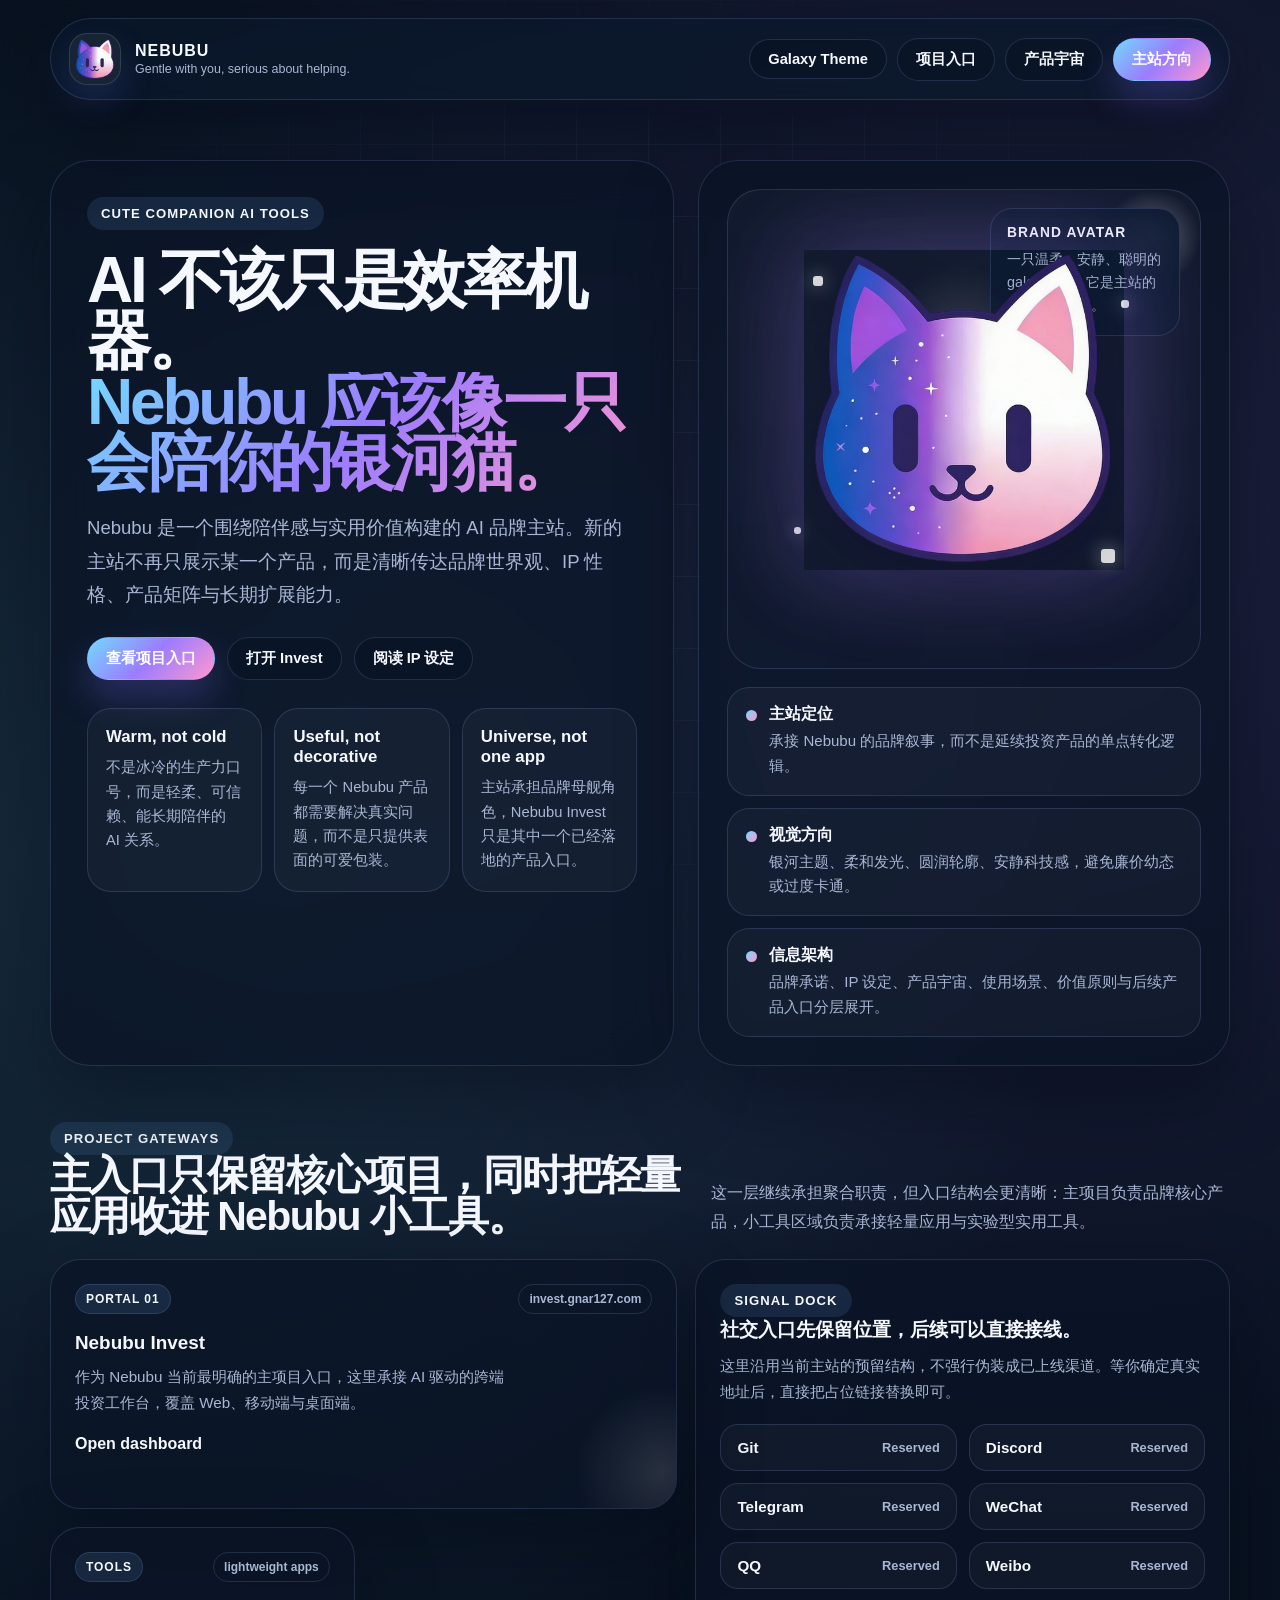
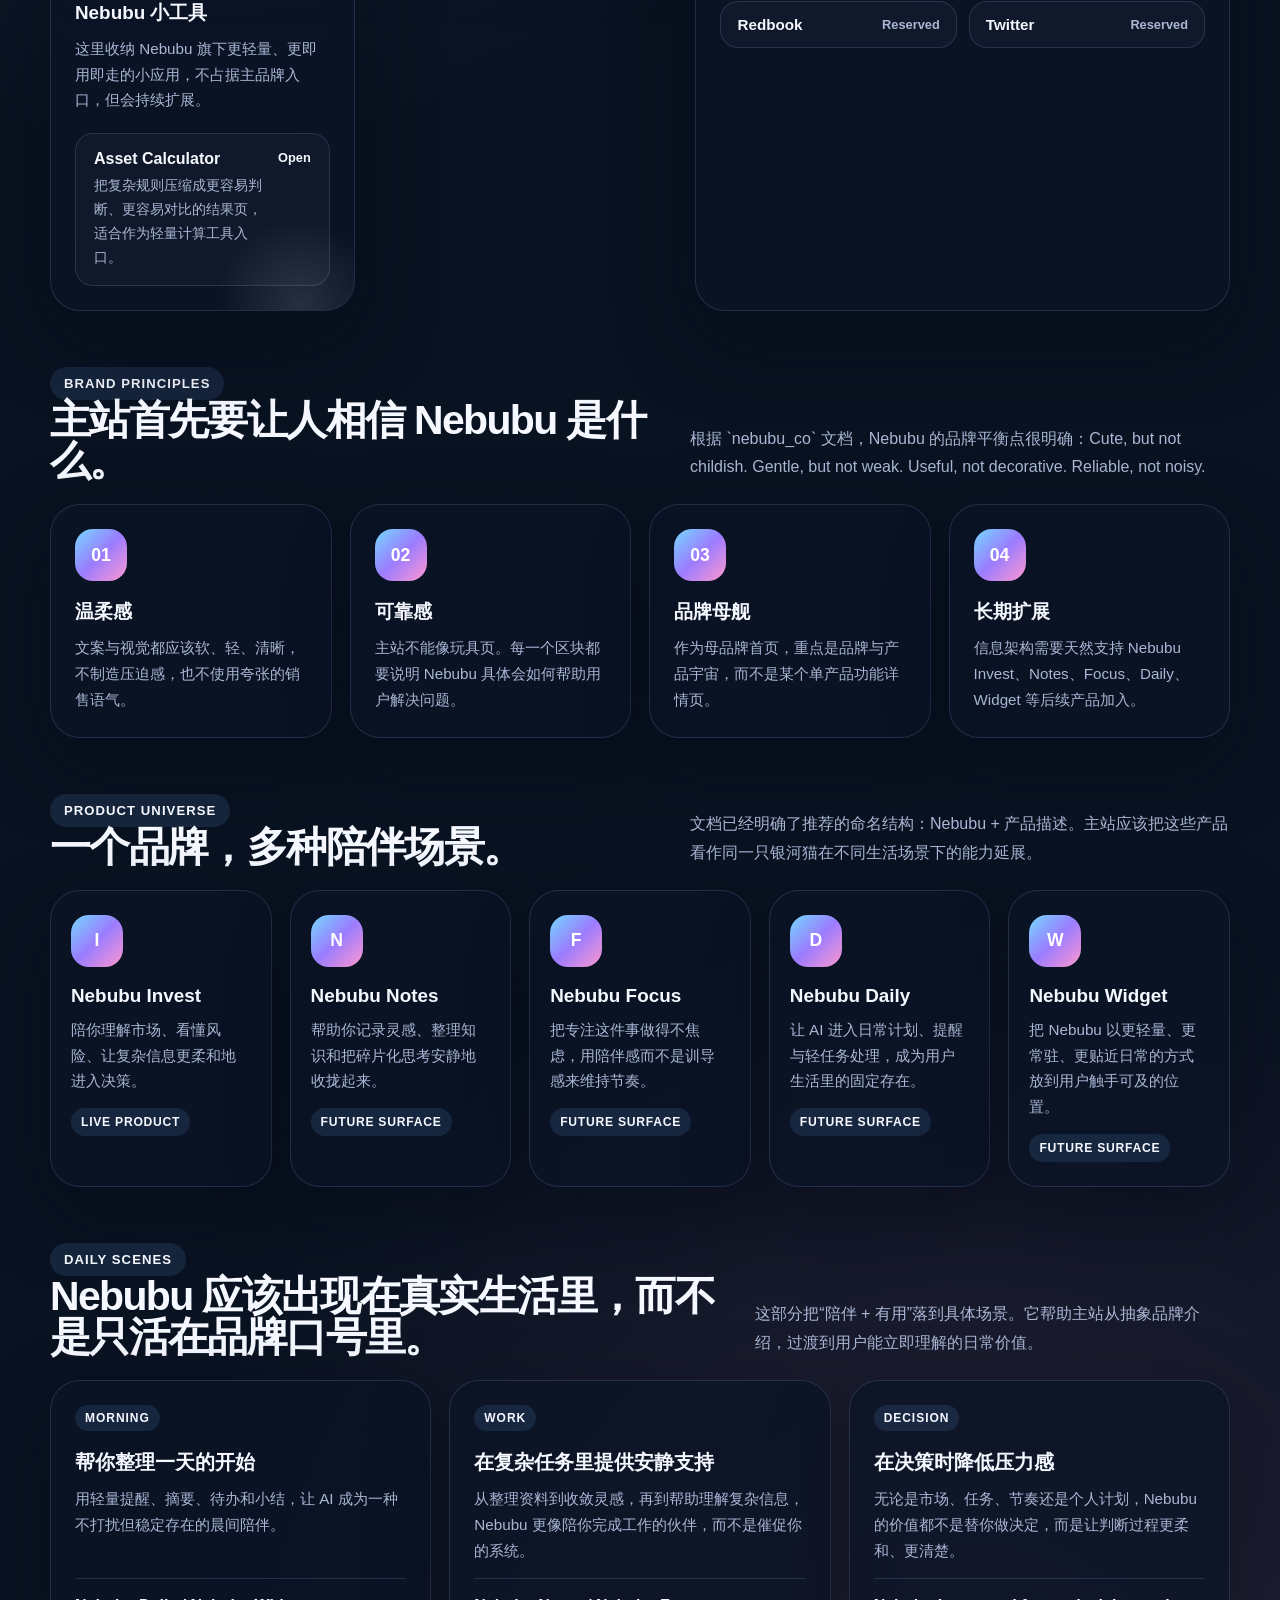
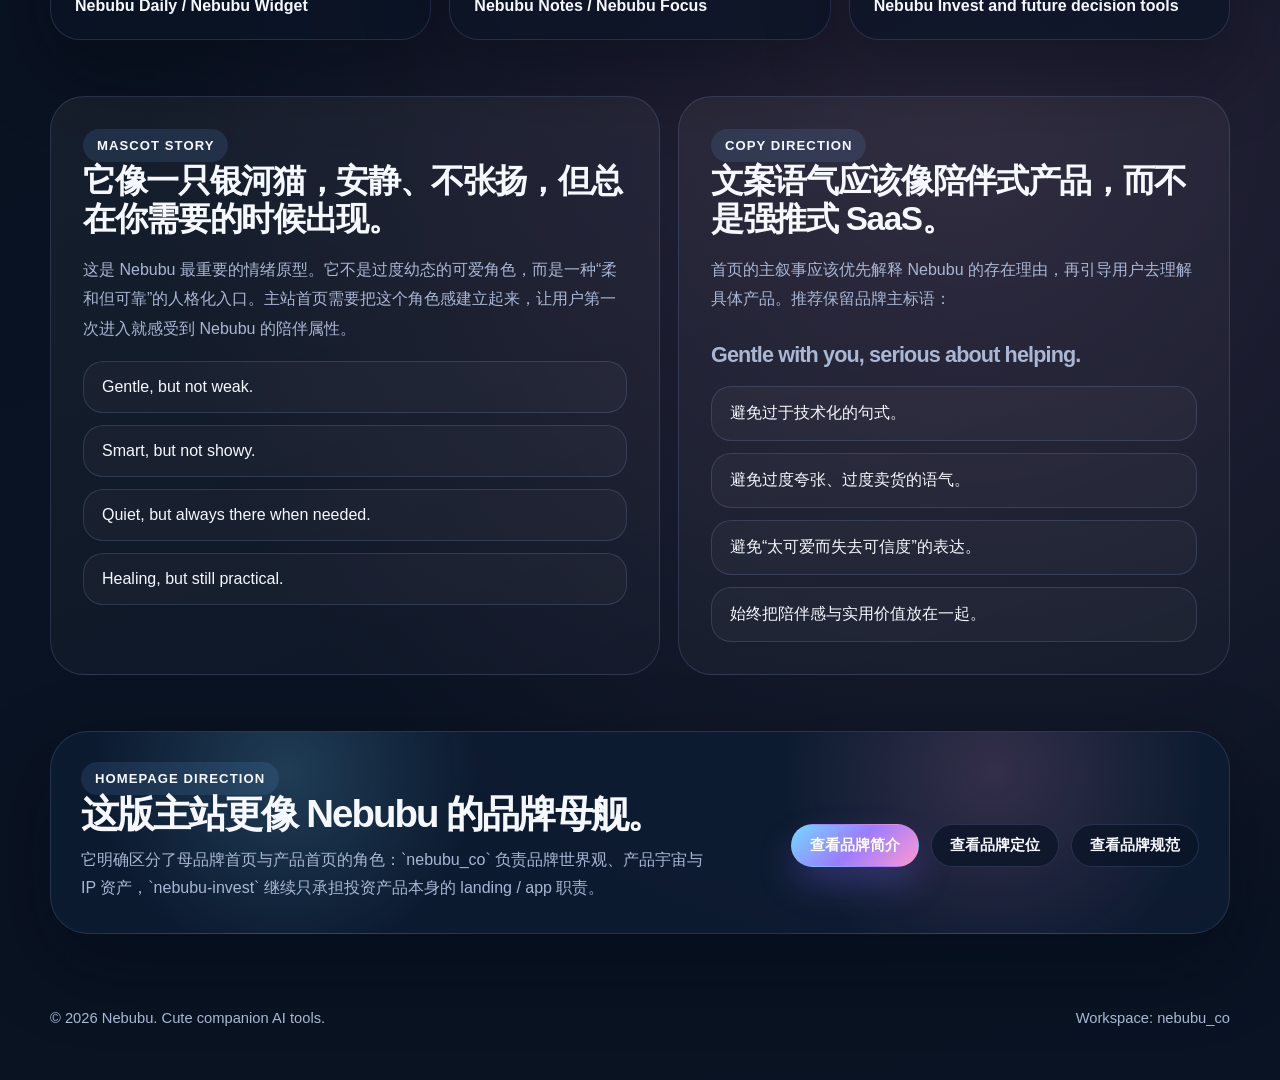
==== index.html @ c93e17b1 "Refine homepage project entry structure" ====
<!doctype html>
<html lang="zh-CN">
  <head>
    <meta charset="UTF-8" />
    <meta name="viewport" content="width=device-width, initial-scale=1.0" />
    <title>Nebubu | Cute Companion AI Tools</title>
    <link rel="icon" type="image/png" href="assets/logo-128.png" />
    <meta
      name="description"
      content="Nebubu 是一个 cute companion AI tools 品牌。我们把温柔、可靠和真正有用的 AI 产品带回日常生活。"
    />
    <style>
      :root {
        --bg: #08111f;
        --bg-soft: rgba(11, 24, 43, 0.72);
        --panel: rgba(10, 20, 38, 0.72);
        --panel-strong: rgba(14, 28, 50, 0.9);
        --text: #f6f8ff;
        --muted: #aab7d4;
        --line: rgba(161, 188, 255, 0.16);
        --accent-a: #74d8ff;
        --accent-b: #9b7cff;
        --accent-c: #ff98cf;
        --accent-d: #7ef0d4;
        --shadow: 0 30px 80px rgba(2, 7, 18, 0.42);
        --hero-grid: rgba(139, 163, 200, 0.09);
        --tag-bg: rgba(117, 179, 255, 0.12);
      }

      body[data-theme="cute"] {
        --bg: #fff7fb;
        --bg-soft: rgba(255, 248, 252, 0.78);
        --panel: rgba(255, 255, 255, 0.78);
        --panel-strong: rgba(255, 255, 255, 0.94);
        --text: #43283d;
        --muted: #7e6681;
        --line: rgba(236, 142, 192, 0.2);
        --accent-a: #ff7fb7;
        --accent-b: #9c73ff;
        --accent-c: #ffb6cf;
        --accent-d: #69ddc2;
        --shadow: 0 24px 60px rgba(223, 150, 201, 0.22);
        --hero-grid: rgba(244, 114, 182, 0.09);
        --tag-bg: rgba(255, 127, 183, 0.12);
      }

      * {
        box-sizing: border-box;
      }

      html {
        scroll-behavior: smooth;
      }

      body {
        margin: 0;
        font-family: "Plus Jakarta Sans", "Noto Sans SC", "Segoe UI", sans-serif;
        background:
          radial-gradient(circle at 15% 20%, rgba(116, 216, 255, 0.14), transparent 25%),
          radial-gradient(circle at 82% 12%, rgba(155, 124, 255, 0.14), transparent 26%),
          radial-gradient(circle at 76% 78%, rgba(255, 152, 207, 0.12), transparent 24%),
          linear-gradient(160deg, var(--bg), color-mix(in srgb, var(--bg) 78%, #0f1b31));
        color: var(--text);
        min-height: 100vh;
      }

      body::before {
        content: "";
        position: fixed;
        inset: 0;
        background-image:
          linear-gradient(var(--hero-grid) 1px, transparent 1px),
          linear-gradient(90deg, var(--hero-grid) 1px, transparent 1px);
        background-size: 72px 72px;
        mask-image: radial-gradient(circle at center, black 30%, transparent 78%);
        pointer-events: none;
        z-index: 0;
      }

      a {
        color: inherit;
        text-decoration: none;
      }

      .page {
        position: relative;
        z-index: 1;
      }

      .container {
        width: min(1180px, calc(100% - 32px));
        margin: 0 auto;
      }

      .topbar {
        position: sticky;
        top: 0;
        z-index: 20;
        padding: 18px 0;
        backdrop-filter: blur(18px);
      }

      .topbar-inner {
        display: flex;
        align-items: center;
        justify-content: space-between;
        gap: 16px;
        padding: 14px 18px;
        border: 1px solid var(--line);
        border-radius: 999px;
        background: var(--bg-soft);
        box-shadow: var(--shadow);
      }

      .brand {
        display: flex;
        align-items: center;
        gap: 14px;
      }

      .brand-mark {
        width: 52px;
        height: 52px;
        border-radius: 18px;
        padding: 4px;
        border: 1px solid rgba(255, 255, 255, 0.12);
        background: rgba(255, 255, 255, 0.06);
        box-shadow: 0 16px 34px rgba(95, 111, 255, 0.18);
        position: relative;
        overflow: hidden;
      }

      .brand-mark img {
        width: 100%;
        height: 100%;
        display: block;
        object-fit: contain;
      }

      .brand-copy strong {
        display: block;
        font-size: 1rem;
        letter-spacing: 0.06em;
      }

      .brand-copy span {
        display: block;
        margin-top: 2px;
        font-size: 0.78rem;
        color: var(--muted);
      }

      .topbar-actions {
        display: flex;
        align-items: center;
        gap: 10px;
      }

      .chip,
      .ghost-btn,
      .primary-btn {
        display: inline-flex;
        align-items: center;
        justify-content: center;
        gap: 8px;
        border-radius: 999px;
        padding: 11px 18px;
        font-size: 0.92rem;
        font-weight: 700;
      }

      .chip,
      .ghost-btn {
        border: 1px solid var(--line);
        background: var(--panel);
        color: var(--text);
      }

      .primary-btn {
        border: 1px solid transparent;
        background: linear-gradient(135deg, var(--accent-a), var(--accent-b), var(--accent-c));
        color: #fff;
        box-shadow: 0 18px 34px rgba(124, 110, 255, 0.26);
      }

      .hero {
        padding: 42px 0 28px;
      }

      .hero-grid {
        display: grid;
        grid-template-columns: minmax(0, 1.08fr) minmax(320px, 0.92fr);
        gap: 24px;
      }

      .hero-card,
      .panel {
        border: 1px solid var(--line);
        background: var(--panel);
        box-shadow: var(--shadow);
        backdrop-filter: blur(20px);
      }

      .hero-card {
        border-radius: 40px;
        padding: 36px;
        position: relative;
        overflow: hidden;
      }

      .hero-card::before {
        content: "";
        position: absolute;
        inset: auto -15% -30% auto;
        width: 280px;
        height: 280px;
        border-radius: 50%;
        background: radial-gradient(circle, rgba(126, 240, 212, 0.22), transparent 66%);
        filter: blur(8px);
      }

      .eyebrow {
        display: inline-flex;
        align-items: center;
        gap: 8px;
        padding: 9px 14px;
        border-radius: 999px;
        background: var(--tag-bg);
        color: var(--text);
        font-size: 0.82rem;
        font-weight: 800;
        letter-spacing: 0.08em;
        text-transform: uppercase;
      }

      h1,
      h2,
      h3,
      p {
        margin: 0;
      }

      .hero-title {
        margin-top: 20px;
        font-size: clamp(2.8rem, 5vw, 5.6rem);
        line-height: 0.95;
        letter-spacing: -0.05em;
      }

      .hero-title .gradient {
        display: block;
        background: linear-gradient(135deg, var(--accent-a), var(--accent-b), var(--accent-c));
        -webkit-background-clip: text;
        background-clip: text;
        color: transparent;
      }

      .hero-subtitle {
        margin-top: 18px;
        max-width: 640px;
        font-size: 1.16rem;
        line-height: 1.8;
        color: var(--muted);
      }

      .hero-actions {
        display: flex;
        flex-wrap: wrap;
        gap: 12px;
        margin-top: 26px;
      }

      .hero-points {
        margin-top: 28px;
        display: grid;
        grid-template-columns: repeat(3, minmax(0, 1fr));
        gap: 12px;
      }

      .mini-card {
        padding: 18px;
        border-radius: 24px;
        border: 1px solid var(--line);
        background: rgba(255, 255, 255, 0.03);
      }

      .mini-card strong {
        display: block;
        font-size: 1.05rem;
        margin-bottom: 8px;
      }

      .mini-card span {
        color: var(--muted);
        font-size: 0.92rem;
        line-height: 1.65;
      }

      .showcase {
        border-radius: 40px;
        padding: 28px;
        position: relative;
        overflow: hidden;
      }

      .showcase::before {
        content: "";
        position: absolute;
        inset: 28px 28px auto auto;
        width: 96px;
        height: 96px;
        border-radius: 50%;
        background: radial-gradient(circle, rgba(255, 255, 255, 0.32), transparent 70%);
      }

      .mascot-zone {
        min-height: 480px;
        border-radius: 34px;
        background:
          radial-gradient(circle at 50% 32%, rgba(255, 255, 255, 0.12), transparent 20%),
          radial-gradient(circle at 50% 60%, rgba(126, 240, 212, 0.18), transparent 24%),
          linear-gradient(180deg, rgba(255, 255, 255, 0.03), rgba(255, 255, 255, 0.01));
        border: 1px solid var(--line);
        position: relative;
        overflow: hidden;
      }

      .hero-logo-wrap {
        position: absolute;
        left: 50%;
        top: 46%;
        width: 320px;
        height: 320px;
        transform: translate(-50%, -50%);
        box-shadow:
          0 0 80px rgba(124, 110, 255, 0.28),
          0 0 120px rgba(255, 152, 207, 0.12);
      }

      .hero-logo-wrap::before {
        content: "";
        position: absolute;
        inset: 8% 8%;
        border-radius: 50%;
        background: radial-gradient(circle, rgba(255, 255, 255, 0.16), transparent 62%);
        filter: blur(12px);
      }

      .hero-logo-wrap img {
        position: absolute;
        inset: 0;
        width: 100%;
        height: 100%;
        object-fit: contain;
        filter: drop-shadow(0 16px 24px rgba(16, 10, 45, 0.32));
      }

      .star {
        position: absolute;
        width: 10px;
        height: 10px;
        border-radius: 3px;
        background: rgba(255, 255, 255, 0.85);
        box-shadow: 0 0 18px rgba(255, 255, 255, 0.5);
      }

      .star.s1 { left: 18%; top: 18%; }
      .star.s2 { right: 15%; top: 23%; width: 8px; height: 8px; }
      .star.s3 { right: 18%; bottom: 22%; width: 14px; height: 14px; }
      .star.s4 { left: 14%; bottom: 28%; width: 7px; height: 7px; }

      .speech {
        position: absolute;
        right: 20px;
        top: 18px;
        width: 190px;
        padding: 16px 16px 18px;
        border-radius: 22px;
        border: 1px solid var(--line);
        background: var(--panel-strong);
      }

      .speech strong {
        display: block;
        font-size: 0.86rem;
        letter-spacing: 0.08em;
        text-transform: uppercase;
        margin-bottom: 8px;
      }

      .speech span {
        color: var(--muted);
        font-size: 0.9rem;
        line-height: 1.6;
      }

      .showcase-notes {
        margin-top: 18px;
        display: grid;
        gap: 12px;
      }

      .showcase-note {
        display: flex;
        gap: 12px;
        align-items: flex-start;
        padding: 16px 18px;
        border-radius: 22px;
        border: 1px solid var(--line);
        background: rgba(255, 255, 255, 0.03);
      }

      .dot {
        width: 11px;
        height: 11px;
        border-radius: 50%;
        margin-top: 6px;
        background: linear-gradient(135deg, var(--accent-a), var(--accent-c));
        flex: 0 0 auto;
      }

      .showcase-note strong {
        display: block;
        margin-bottom: 4px;
      }

      .showcase-note span {
        color: var(--muted);
        line-height: 1.65;
        font-size: 0.94rem;
      }

      .section {
        padding: 28px 0;
      }

      .entry-grid {
        display: grid;
        grid-template-columns: 1.08fr 0.92fr;
        gap: 18px;
      }

      .entry-stack,
      .social-stack {
        display: grid;
        gap: 18px;
      }

      .entry-stack {
        grid-template-columns: repeat(2, minmax(0, 1fr));
      }

      .entry-card {
        min-height: 220px;
        position: relative;
        overflow: hidden;
      }

      .entry-card.featured {
        grid-column: 1 / -1;
        min-height: 250px;
      }

      .entry-card.toolbox {
        min-height: 250px;
      }

      .entry-card::before {
        content: "";
        position: absolute;
        inset: auto -12% -22% auto;
        width: 180px;
        height: 180px;
        border-radius: 50%;
        background: radial-gradient(circle, rgba(255, 255, 255, 0.12), transparent 68%);
      }

      .entry-top {
        display: flex;
        align-items: center;
        justify-content: space-between;
        gap: 12px;
        margin-bottom: 18px;
      }

      .entry-kicker,
      .entry-domain {
        display: inline-flex;
        padding: 7px 10px;
        border-radius: 999px;
        border: 1px solid var(--line);
        font-size: 0.75rem;
        font-weight: 800;
        letter-spacing: 0.08em;
        text-transform: uppercase;
      }

      .entry-kicker {
        background: var(--tag-bg);
      }

      .entry-domain {
        color: var(--muted);
        text-transform: none;
        letter-spacing: 0;
      }

      .entry-card h3 {
        font-size: 1.35rem;
        margin-bottom: 10px;
      }

      .entry-card p {
        max-width: 52ch;
      }

      .entry-cta {
        display: inline-flex;
        margin-top: 20px;
        font-weight: 800;
      }

      .social-panel h3 {
        font-size: 1.3rem;
        margin-bottom: 10px;
      }

      .tool-list {
        display: grid;
        gap: 12px;
        margin-top: 20px;
      }

      .tool-item {
        display: flex;
        align-items: start;
        justify-content: space-between;
        gap: 14px;
        padding: 16px 18px;
        border-radius: 18px;
        border: 1px solid var(--line);
        background: rgba(255, 255, 255, 0.03);
      }

      .tool-item strong {
        display: block;
        margin-bottom: 6px;
      }

      .tool-item span {
        color: var(--muted);
        font-size: 0.9rem;
        line-height: 1.65;
      }

      .tool-item em {
        display: inline-flex;
        align-items: center;
        white-space: nowrap;
        font-style: normal;
        font-size: 0.8rem;
        font-weight: 800;
        color: var(--text);
      }

      .social-grid {
        display: grid;
        grid-template-columns: repeat(2, minmax(0, 1fr));
        gap: 12px;
        margin-top: 20px;
      }

      .social-pill {
        display: flex;
        align-items: center;
        justify-content: space-between;
        gap: 10px;
        padding: 14px 16px;
        border-radius: 18px;
        border: 1px solid var(--line);
        background: rgba(255, 255, 255, 0.03);
      }

      .social-pill strong {
        font-size: 0.95rem;
      }

      .social-pill span {
        color: var(--muted);
        font-size: 0.8rem;
        font-weight: 700;
      }

      .scenario-grid {
        display: grid;
        grid-template-columns: repeat(3, minmax(0, 1fr));
        gap: 18px;
      }

      .scenario-card {
        min-height: 260px;
        display: flex;
        flex-direction: column;
        justify-content: space-between;
        background:
          radial-gradient(circle at top right, rgba(255, 255, 255, 0.08), transparent 26%),
          var(--panel);
      }

      .scenario-tag {
        display: inline-flex;
        width: fit-content;
        padding: 6px 10px;
        border-radius: 999px;
        background: var(--tag-bg);
        font-size: 0.75rem;
        font-weight: 800;
        letter-spacing: 0.08em;
        text-transform: uppercase;
      }

      .scenario-card strong {
        display: block;
        font-size: 1.22rem;
        margin: 18px 0 10px;
      }

      .scenario-footer {
        padding-top: 18px;
        border-top: 1px solid var(--line);
        color: var(--text);
        font-weight: 700;
      }

      .section-head {
        display: flex;
        align-items: end;
        justify-content: space-between;
        gap: 20px;
        margin-bottom: 22px;
      }

      .section-head h2 {
        font-size: clamp(2rem, 3.2vw, 3.3rem);
        line-height: 1;
        letter-spacing: -0.04em;
      }

      .section-head p {
        max-width: 540px;
        color: var(--muted);
        line-height: 1.8;
      }

      .grid-3,
      .grid-4,
      .product-grid {
        display: grid;
        gap: 18px;
      }

      .grid-3 {
        grid-template-columns: repeat(3, minmax(0, 1fr));
      }

      .grid-4 {
        grid-template-columns: repeat(4, minmax(0, 1fr));
      }

      .product-grid {
        grid-template-columns: repeat(5, minmax(0, 1fr));
      }

      .card {
        border-radius: 30px;
        border: 1px solid var(--line);
        background: var(--panel);
        box-shadow: var(--shadow);
        padding: 24px;
      }

      .icon-badge {
        width: 52px;
        height: 52px;
        border-radius: 18px;
        background: linear-gradient(135deg, var(--accent-a), var(--accent-b), var(--accent-c));
        display: grid;
        place-items: center;
        color: #fff;
        font-weight: 900;
        font-size: 1.1rem;
        margin-bottom: 18px;
      }

      .card h3 {
        font-size: 1.18rem;
        margin-bottom: 10px;
      }

      .card p,
      .card li,
      .product-meta {
        color: var(--muted);
        line-height: 1.7;
        font-size: 0.95rem;
      }

      .product-card {
        padding: 24px 20px;
      }

      .product-card .status {
        display: inline-flex;
        margin-top: 14px;
        padding: 7px 10px;
        border-radius: 999px;
        background: var(--tag-bg);
        font-size: 0.76rem;
        font-weight: 800;
        letter-spacing: 0.06em;
        text-transform: uppercase;
      }

      .story-grid {
        display: grid;
        grid-template-columns: 1.05fr 0.95fr;
        gap: 18px;
      }

      .quote {
        padding: 32px;
        border-radius: 34px;
        border: 1px solid var(--line);
        background: linear-gradient(160deg, rgba(255, 255, 255, 0.05), rgba(255, 255, 255, 0.02));
      }

      .quote strong {
        display: block;
        font-size: clamp(1.8rem, 2.6vw, 2.8rem);
        line-height: 1.15;
        letter-spacing: -0.04em;
      }

      .quote p {
        margin-top: 16px;
        color: var(--muted);
        line-height: 1.85;
      }

      .list {
        padding: 0;
        margin: 18px 0 0;
        list-style: none;
        display: grid;
        gap: 12px;
      }

      .list li {
        padding: 16px 18px;
        border-radius: 20px;
        border: 1px solid var(--line);
        background: rgba(255, 255, 255, 0.03);
      }

      .cta {
        padding: 30px;
        border-radius: 38px;
        border: 1px solid var(--line);
        background:
          radial-gradient(circle at 20% 20%, rgba(116, 216, 255, 0.18), transparent 20%),
          radial-gradient(circle at 80% 20%, rgba(255, 152, 207, 0.16), transparent 22%),
          var(--panel-strong);
        box-shadow: var(--shadow);
        display: flex;
        align-items: center;
        justify-content: space-between;
        gap: 24px;
      }

      .cta h2 {
        font-size: clamp(2rem, 3vw, 3.2rem);
        line-height: 1;
        letter-spacing: -0.05em;
        margin-bottom: 12px;
      }

      .cta p {
        color: var(--muted);
        line-height: 1.8;
        max-width: 640px;
      }

      footer {
        padding: 30px 0 54px;
      }

      .footer-box {
        display: flex;
        align-items: center;
        justify-content: space-between;
        gap: 16px;
        padding: 18px 0 0;
        color: var(--muted);
        font-size: 0.92rem;
      }

      @media (max-width: 1080px) {
        .hero-grid,
        .entry-grid,
        .story-grid,
        .scenario-grid,
        .grid-3,
        .grid-4,
        .product-grid,
        .cta {
          grid-template-columns: 1fr;
          display: grid;
        }

        .hero-points {
          grid-template-columns: 1fr;
        }

        .entry-stack,
        .social-grid {
          grid-template-columns: 1fr;
        }

        .section-head,
        .footer-box,
        .cta {
          align-items: start;
          justify-content: start;
        }
      }

      @media (max-width: 720px) {
        .topbar-inner,
        .topbar-actions,
        .hero-actions {
          flex-wrap: wrap;
        }

        .hero-card,
        .showcase,
        .card,
        .quote,
        .cta {
          padding: 22px;
          border-radius: 28px;
        }

        .mascot-zone {
          min-height: 390px;
        }

        .hero-logo-wrap {
          width: 240px;
          height: 240px;
        }

        .speech {
          position: static;
          width: auto;
          margin: 18px;
        }
      }
    </style>
  </head>
  <body data-theme="galaxy">
    <div class="page">
      <header class="topbar">
        <div class="container">
          <div class="topbar-inner">
            <a class="brand" href="#top">
              <div class="brand-mark" aria-hidden="true">
                <img src="assets/logo-128.png" alt="Nebubu logo" />
              </div>
              <div class="brand-copy">
                <strong>NEBUBU</strong>
                <span>Gentle with you, serious about helping.</span>
              </div>
            </a>

            <div class="topbar-actions">
              <button class="chip" id="themeToggle" type="button">Galaxy Theme</button>
              <a class="ghost-btn" href="#entries">项目入口</a>
              <a class="ghost-btn" href="#products">产品宇宙</a>
              <a class="primary-btn" href="#contact">主站方向</a>
            </div>
          </div>
        </div>
      </header>

      <main id="top">
        <section class="hero">
          <div class="container hero-grid">
            <div class="hero-card">
              <div class="eyebrow">Cute Companion AI Tools</div>
              <h1 class="hero-title">
                AI 不该只是效率机器。
                <span class="gradient">Nebubu 应该像一只会陪你的银河猫。</span>
              </h1>
              <p class="hero-subtitle">
                Nebubu 是一个围绕陪伴感与实用价值构建的 AI 品牌主站。新的主站不再只展示某一个产品，而是清晰传达品牌世界观、IP 性格、产品矩阵与长期扩展能力。
              </p>

              <div class="hero-actions">
                <a class="primary-btn" href="#entries">查看项目入口</a>
                <a class="ghost-btn" href="https://invest.gnar127.com/" target="_blank" rel="noreferrer">打开 Invest</a>
                <a class="ghost-btn" href="#story">阅读 IP 设定</a>
              </div>

              <div class="hero-points">
                <div class="mini-card">
                  <strong>Warm, not cold</strong>
                  <span>不是冰冷的生产力口号，而是轻柔、可信赖、能长期陪伴的 AI 关系。</span>
                </div>
                <div class="mini-card">
                  <strong>Useful, not decorative</strong>
                  <span>每一个 Nebubu 产品都需要解决真实问题，而不是只提供表面的可爱包装。</span>
                </div>
                <div class="mini-card">
                  <strong>Universe, not one app</strong>
                  <span>主站承担品牌母舰角色，Nebubu Invest 只是其中一个已经落地的产品入口。</span>
                </div>
              </div>
            </div>

            <aside class="panel showcase">
              <div class="mascot-zone">
                <div class="speech">
                  <strong>Brand Avatar</strong>
                  <span>一只温柔、安静、聪明的 galaxy cat。它是主站的核心情绪锚点。</span>
                </div>
                <div class="star s1"></div>
                <div class="star s2"></div>
                <div class="star s3"></div>
                <div class="star s4"></div>
                <div class="hero-logo-wrap">
                  <img src="assets/logo-full.png" alt="Nebubu galaxy cat logo" />
                </div>
              </div>

              <div class="showcase-notes">
                <div class="showcase-note">
                  <div class="dot"></div>
                  <div>
                    <strong>主站定位</strong>
                    <span>承接 Nebubu 的品牌叙事，而不是延续投资产品的单点转化逻辑。</span>
                  </div>
                </div>
                <div class="showcase-note">
                  <div class="dot"></div>
                  <div>
                    <strong>视觉方向</strong>
                    <span>银河主题、柔和发光、圆润轮廓、安静科技感，避免廉价幼态或过度卡通。</span>
                  </div>
                </div>
                <div class="showcase-note">
                  <div class="dot"></div>
                  <div>
                    <strong>信息架构</strong>
                    <span>品牌承诺、IP 设定、产品宇宙、使用场景、价值原则与后续产品入口分层展开。</span>
                  </div>
                </div>
              </div>
            </aside>
          </div>
        </section>

        <section class="section" id="entries">
          <div class="container">
            <div class="section-head">
              <div>
                <div class="eyebrow">Project Gateways</div>
                <h2>主入口只保留核心项目，同时把轻量应用收进 Nebubu 小工具。</h2>
              </div>
              <p>
                这一层继续承担聚合职责，但入口结构会更清晰：主项目负责品牌核心产品，小工具区域负责承接轻量应用与实验型实用工具。
              </p>
            </div>

            <div class="entry-grid">
              <div class="entry-stack">
                <a class="card entry-card featured" href="https://invest.gnar127.com/" target="_blank" rel="noreferrer">
                  <div class="entry-top">
                    <span class="entry-kicker">Portal 01</span>
                    <span class="entry-domain">invest.gnar127.com</span>
                  </div>
                  <h3>Nebubu Invest</h3>
                  <p>作为 Nebubu 当前最明确的主项目入口，这里承接 AI 驱动的跨端投资工作台，覆盖 Web、移动端与桌面端。</p>
                  <span class="entry-cta">Open dashboard</span>
                </a>

                <div class="card entry-card toolbox">
                  <div class="entry-top">
                    <span class="entry-kicker">Tools</span>
                    <span class="entry-domain">lightweight apps</span>
                  </div>
                  <h3>Nebubu 小工具</h3>
                  <p>这里收纳 Nebubu 旗下更轻量、更即用即走的小应用，不占据主品牌入口，但会持续扩展。</p>
                  <div class="tool-list">
                    <a class="tool-item" href="https://asset.gnar127.com/" target="_blank" rel="noreferrer">
                      <div>
                        <strong>Asset Calculator</strong>
                        <span>把复杂规则压缩成更容易判断、更容易对比的结果页，适合作为轻量计算工具入口。</span>
                      </div>
                      <em>Open</em>
                    </a>
                  </div>
                </div>
              </div>

              <div class="social-stack">
                <div class="card social-panel">
                  <div class="eyebrow">Signal Dock</div>
                  <h3>社交入口先保留位置，后续可以直接接线。</h3>
                  <p>这里沿用当前主站的预留结构，不强行伪装成已上线渠道。等你确定真实地址后，直接把占位链接替换即可。</p>

                  <div class="social-grid">
                    <div class="social-pill"><strong>Git</strong><span>Reserved</span></div>
                    <div class="social-pill"><strong>Discord</strong><span>Reserved</span></div>
                    <div class="social-pill"><strong>Telegram</strong><span>Reserved</span></div>
                    <div class="social-pill"><strong>WeChat</strong><span>Reserved</span></div>
                    <div class="social-pill"><strong>QQ</strong><span>Reserved</span></div>
                    <div class="social-pill"><strong>Weibo</strong><span>Reserved</span></div>
                    <div class="social-pill"><strong>Redbook</strong><span>Reserved</span></div>
                    <div class="social-pill"><strong>Twitter</strong><span>Reserved</span></div>
                  </div>
                </div>
              </div>
            </div>
          </div>
        </section>

        <section class="section" id="principles">
          <div class="container">
            <div class="section-head">
              <div>
                <div class="eyebrow">Brand Principles</div>
                <h2>主站首先要让人相信 Nebubu 是什么。</h2>
              </div>
              <p>
                根据 `nebubu_co` 文档，Nebubu 的品牌平衡点很明确：Cute, but not childish. Gentle, but not weak. Useful, not decorative. Reliable, not noisy.
              </p>
            </div>

            <div class="grid-4">
              <article class="card">
                <div class="icon-badge">01</div>
                <h3>温柔感</h3>
                <p>文案与视觉都应该软、轻、清晰，不制造压迫感，也不使用夸张的销售语气。</p>
              </article>
              <article class="card">
                <div class="icon-badge">02</div>
                <h3>可靠感</h3>
                <p>主站不能像玩具页。每一个区块都要说明 Nebubu 具体会如何帮助用户解决问题。</p>
              </article>
              <article class="card">
                <div class="icon-badge">03</div>
                <h3>品牌母舰</h3>
                <p>作为母品牌首页，重点是品牌与产品宇宙，而不是某个单产品功能详情页。</p>
              </article>
              <article class="card">
                <div class="icon-badge">04</div>
                <h3>长期扩展</h3>
                <p>信息架构需要天然支持 Nebubu Invest、Notes、Focus、Daily、Widget 等后续产品加入。</p>
              </article>
            </div>
          </div>
        </section>

        <section class="section" id="products">
          <div class="container">
            <div class="section-head">
              <div>
                <div class="eyebrow">Product Universe</div>
                <h2>一个品牌，多种陪伴场景。</h2>
              </div>
              <p>
                文档已经明确了推荐的命名结构：Nebubu + 产品描述。主站应该把这些产品看作同一只银河猫在不同生活场景下的能力延展。
              </p>
            </div>

            <div class="product-grid">
              <article class="card product-card">
                <div class="icon-badge">I</div>
                <h3>Nebubu Invest</h3>
                <p class="product-meta">陪你理解市场、看懂风险、让复杂信息更柔和地进入决策。</p>
                <div class="status">Live Product</div>
              </article>
              <article class="card product-card">
                <div class="icon-badge">N</div>
                <h3>Nebubu Notes</h3>
                <p class="product-meta">帮助你记录灵感、整理知识和把碎片化思考安静地收拢起来。</p>
                <div class="status">Future Surface</div>
              </article>
              <article class="card product-card">
                <div class="icon-badge">F</div>
                <h3>Nebubu Focus</h3>
                <p class="product-meta">把专注这件事做得不焦虑，用陪伴感而不是训导感来维持节奏。</p>
                <div class="status">Future Surface</div>
              </article>
              <article class="card product-card">
                <div class="icon-badge">D</div>
                <h3>Nebubu Daily</h3>
                <p class="product-meta">让 AI 进入日常计划、提醒与轻任务处理，成为用户生活里的固定存在。</p>
                <div class="status">Future Surface</div>
              </article>
              <article class="card product-card">
                <div class="icon-badge">W</div>
                <h3>Nebubu Widget</h3>
                <p class="product-meta">把 Nebubu 以更轻量、更常驻、更贴近日常的方式放到用户触手可及的位置。</p>
                <div class="status">Future Surface</div>
              </article>
            </div>
          </div>
        </section>

        <section class="section" id="scenes">
          <div class="container">
            <div class="section-head">
              <div>
                <div class="eyebrow">Daily Scenes</div>
                <h2>Nebubu 应该出现在真实生活里，而不是只活在品牌口号里。</h2>
              </div>
              <p>
                这部分把“陪伴 + 有用”落到具体场景。它帮助主站从抽象品牌介绍，过渡到用户能立即理解的日常价值。
              </p>
            </div>

            <div class="scenario-grid">
              <article class="card scenario-card">
                <div>
                  <span class="scenario-tag">Morning</span>
                  <strong>帮你整理一天的开始</strong>
                  <p>用轻量提醒、摘要、待办和小结，让 AI 成为一种不打扰但稳定存在的晨间陪伴。</p>
                </div>
                <div class="scenario-footer">Nebubu Daily / Nebubu Widget</div>
              </article>
              <article class="card scenario-card">
                <div>
                  <span class="scenario-tag">Work</span>
                  <strong>在复杂任务里提供安静支持</strong>
                  <p>从整理资料到收敛灵感，再到帮助理解复杂信息，Nebubu 更像陪你完成工作的伙伴，而不是催促你的系统。</p>
                </div>
                <div class="scenario-footer">Nebubu Notes / Nebubu Focus</div>
              </article>
              <article class="card scenario-card">
                <div>
                  <span class="scenario-tag">Decision</span>
                  <strong>在决策时降低压力感</strong>
                  <p>无论是市场、任务、节奏还是个人计划，Nebubu 的价值都不是替你做决定，而是让判断过程更柔和、更清楚。</p>
                </div>
                <div class="scenario-footer">Nebubu Invest and future decision tools</div>
              </article>
            </div>
          </div>
        </section>

        <section class="section" id="story">
          <div class="container story-grid">
            <article class="quote">
              <div class="eyebrow">Mascot Story</div>
              <strong>它像一只银河猫，安静、不张扬，但总在你需要的时候出现。</strong>
              <p>
                这是 Nebubu 最重要的情绪原型。它不是过度幼态的可爱角色，而是一种“柔和但可靠”的人格化入口。主站首页需要把这个角色感建立起来，让用户第一次进入就感受到 Nebubu 的陪伴属性。
              </p>
              <ul class="list">
                <li>Gentle, but not weak.</li>
                <li>Smart, but not showy.</li>
                <li>Quiet, but always there when needed.</li>
                <li>Healing, but still practical.</li>
              </ul>
            </article>

            <article class="quote">
              <div class="eyebrow">Copy Direction</div>
              <strong>文案语气应该像陪伴式产品，而不是强推式 SaaS。</strong>
              <p>
                首页的主叙事应该优先解释 Nebubu 的存在理由，再引导用户去理解具体产品。推荐保留品牌主标语：
                <br /><br />
                <strong style="font-size: 1.35rem;">Gentle with you, serious about helping.</strong>
              </p>
              <ul class="list">
                <li>避免过于技术化的句式。</li>
                <li>避免过度夸张、过度卖货的语气。</li>
                <li>避免“太可爱而失去可信度”的表达。</li>
                <li>始终把陪伴感与实用价值放在一起。</li>
              </ul>
            </article>
          </div>
        </section>

        <section class="section" id="contact">
          <div class="container">
            <div class="cta">
              <div>
                <div class="eyebrow">Homepage Direction</div>
                <h2>这版主站更像 Nebubu 的品牌母舰。</h2>
                <p>
                  它明确区分了母品牌首页与产品首页的角色：`nebubu_co` 负责品牌世界观、产品宇宙与 IP 资产，`nebubu-invest` 继续只承担投资产品本身的 landing / app 职责。
                </p>
              </div>
              <div class="hero-actions">
                <a class="primary-btn" href="README.md">查看品牌简介</a>
                <a class="ghost-btn" href="BRAND_POSITIONING.md">查看品牌定位</a>
                <a class="ghost-btn" href="BRAND_GUIDELINES.md">查看品牌规范</a>
              </div>
            </div>
          </div>
        </section>
      </main>

      <footer>
        <div class="container footer-box">
          <span>© 2026 Nebubu. Cute companion AI tools.</span>
          <span>Workspace: nebubu_co</span>
        </div>
      </footer>
    </div>

    <script>
      const themeToggle = document.getElementById("themeToggle");
      const body = document.body;

      themeToggle.addEventListener("click", () => {
        const nextTheme = body.dataset.theme === "galaxy" ? "cute" : "galaxy";
        body.dataset.theme = nextTheme;
        themeToggle.textContent = nextTheme === "galaxy" ? "Galaxy Theme" : "Cute Theme";
      });
    </script>
  </body>
</html>
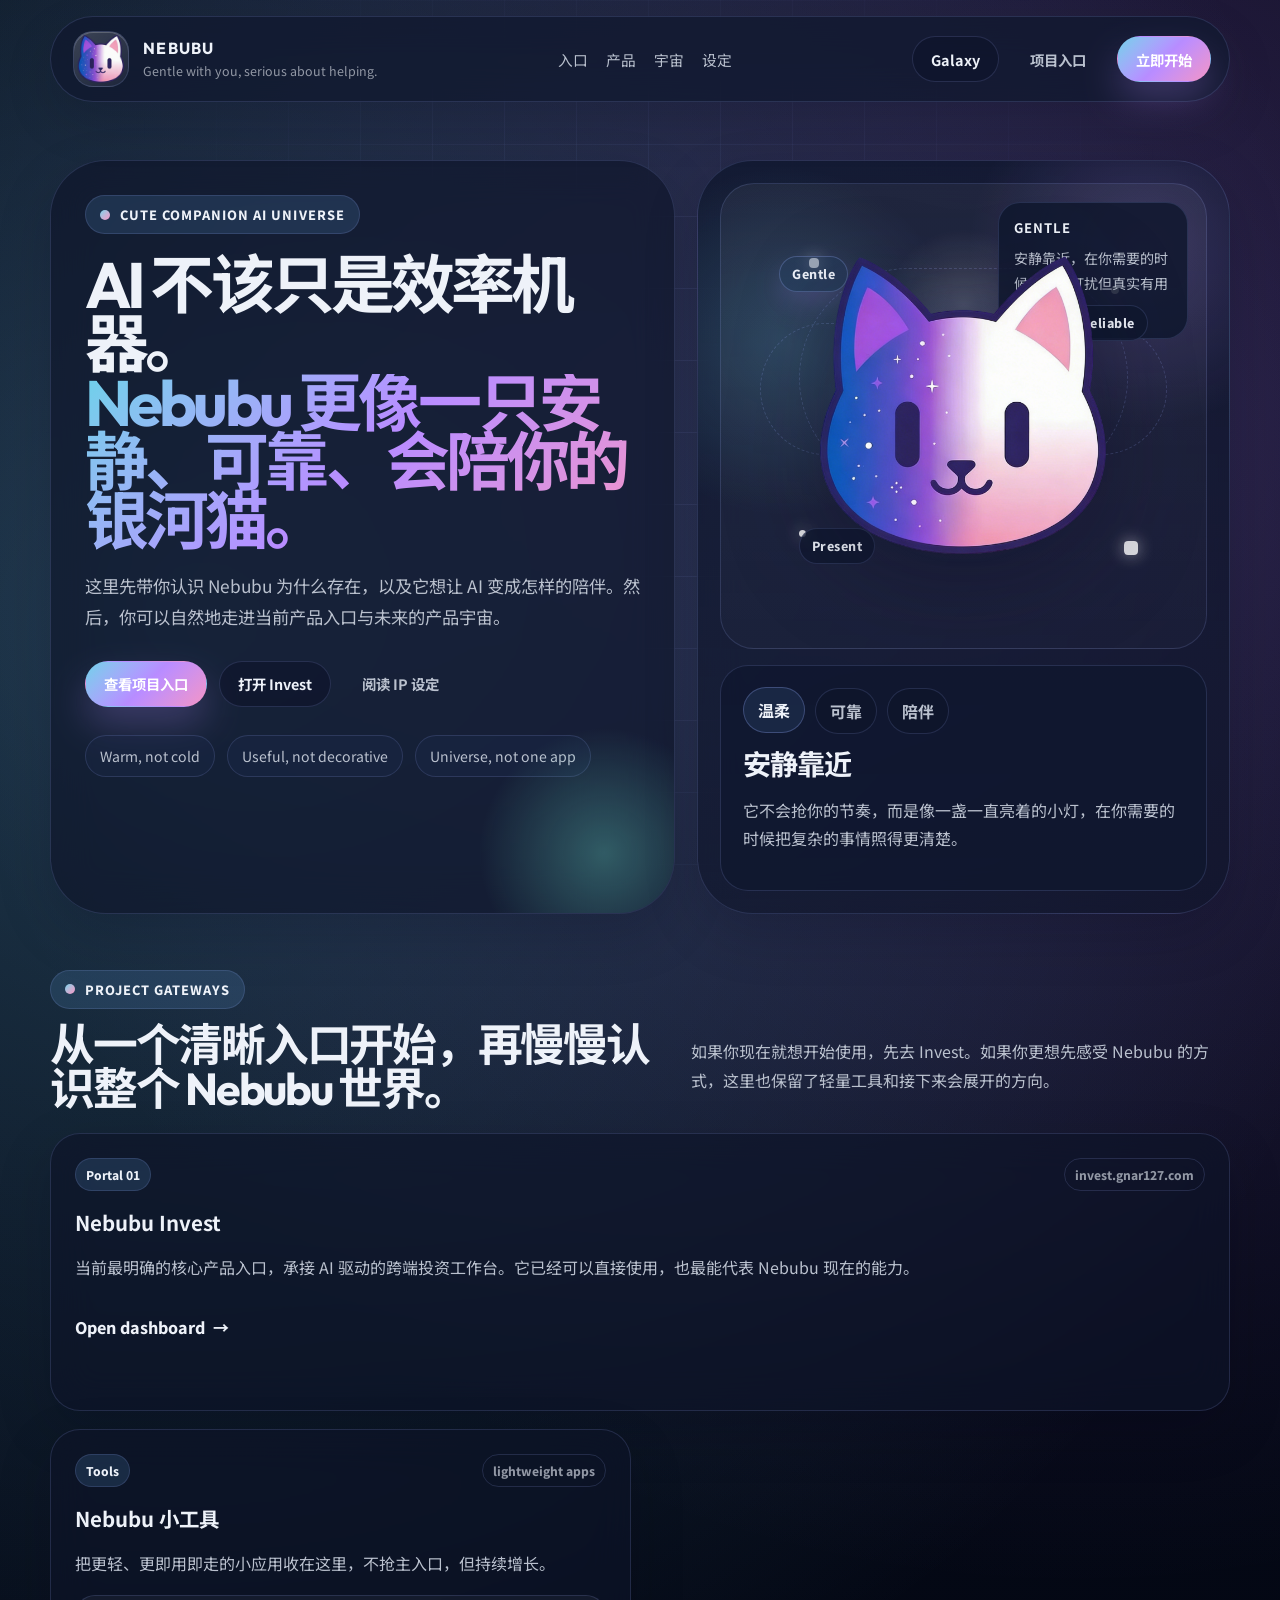
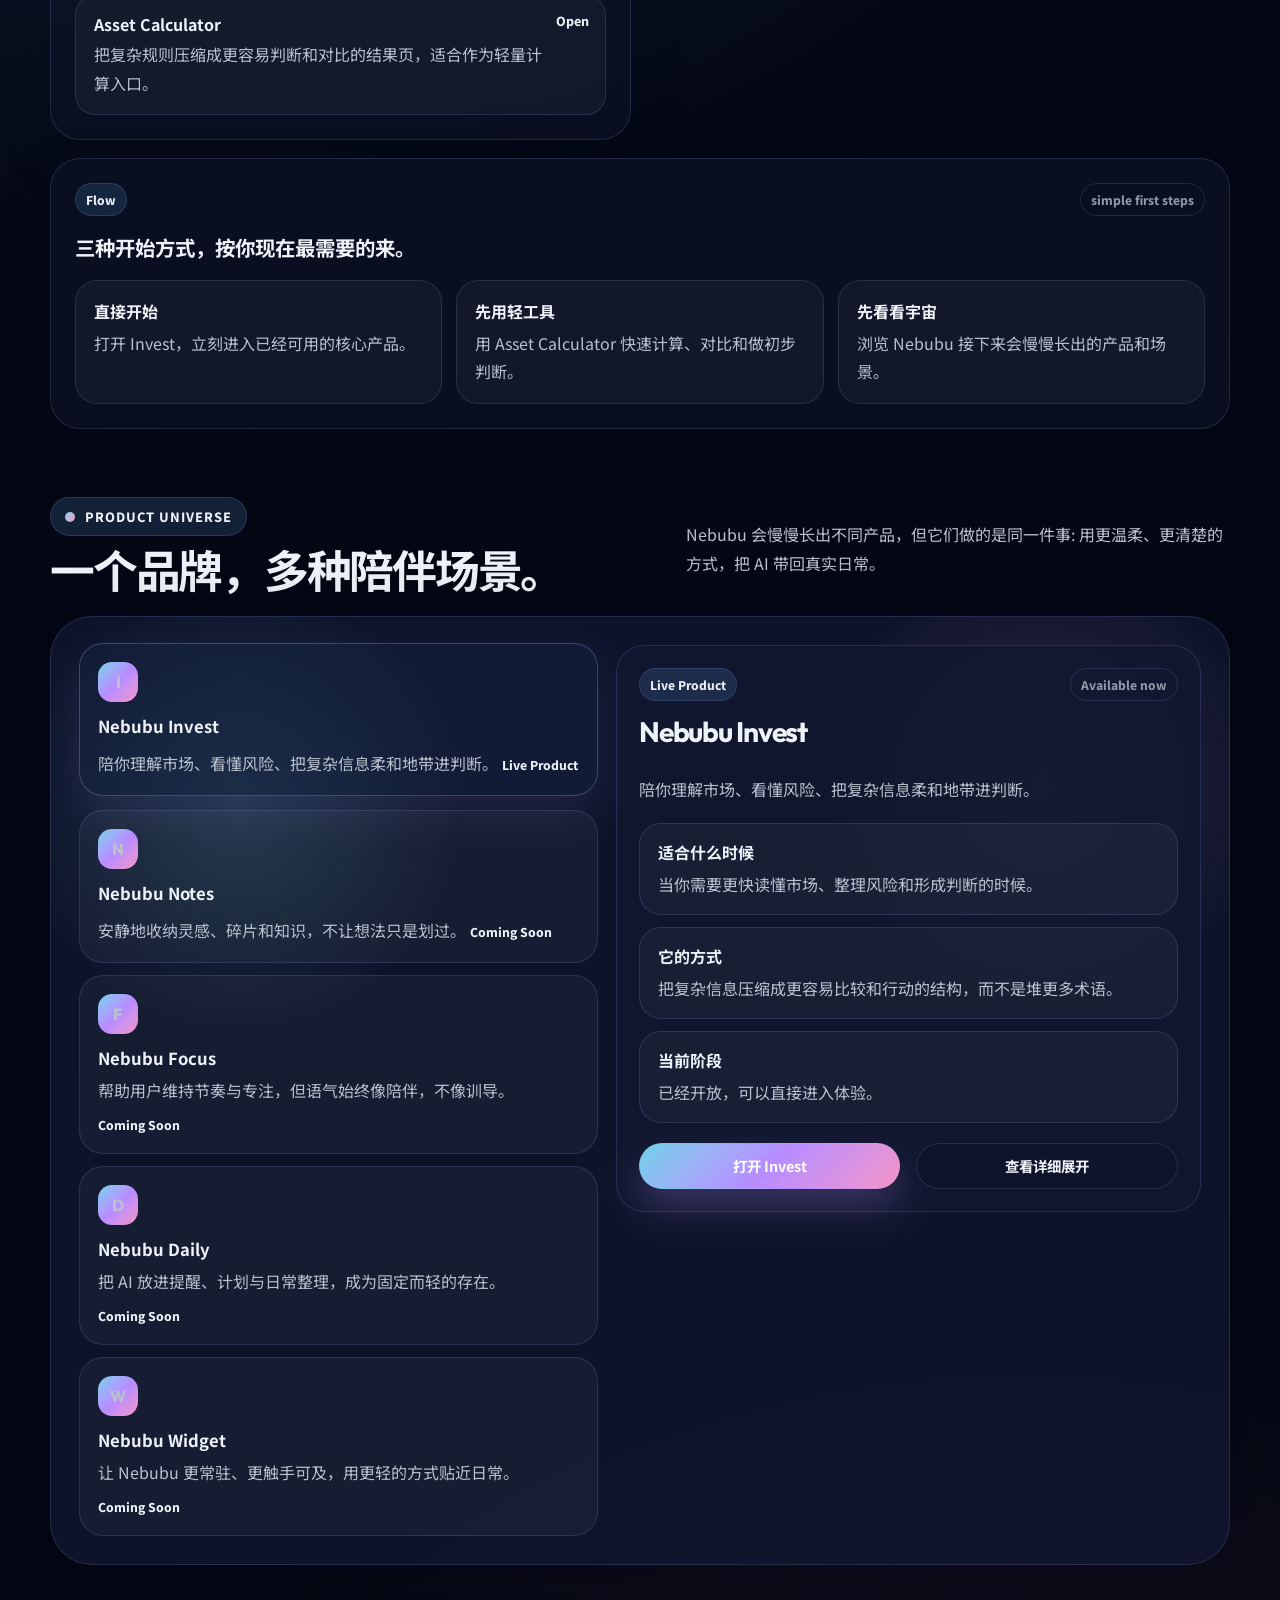
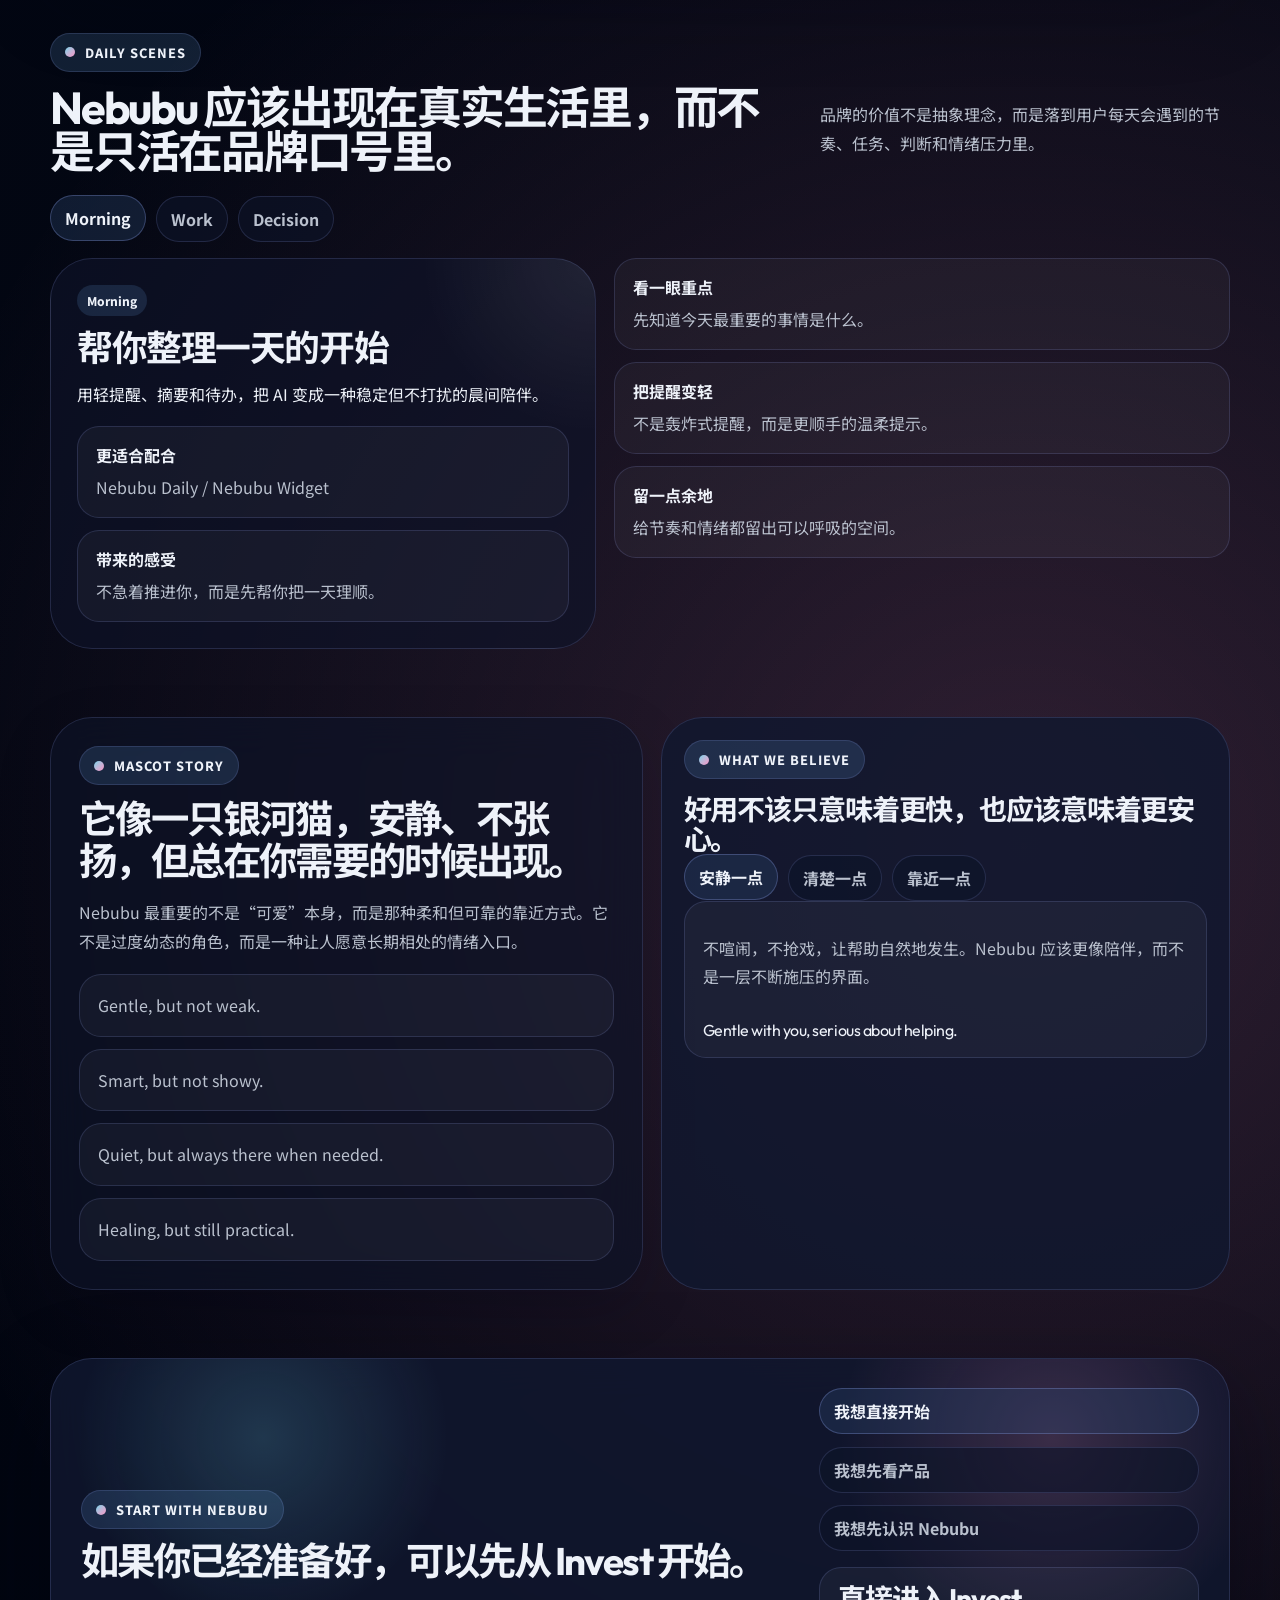
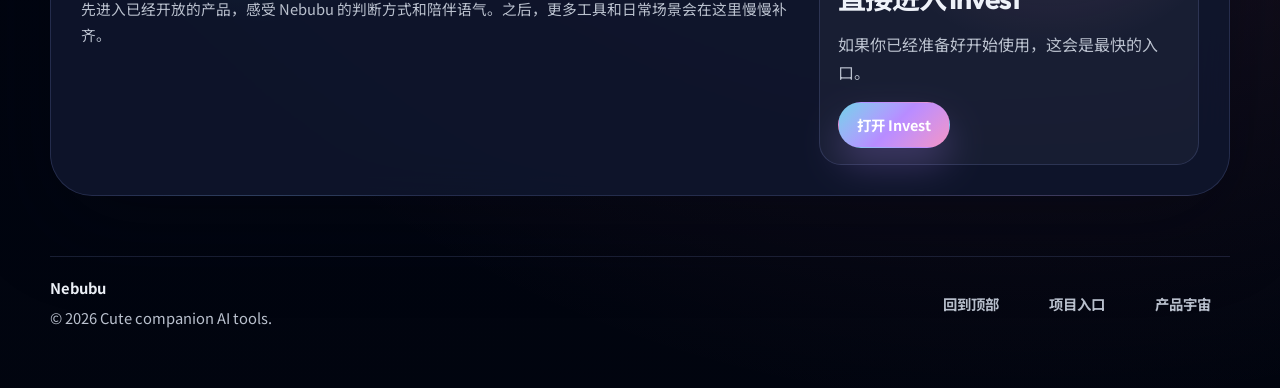
==== commit e4248e2d: "Refine nebubu homepage interactions" ====
--- a/index.html
+++ b/index.html
@@ -1,47 +1,79 @@
 <!doctype html>
-<html lang="zh-CN">
+<html lang="zh-CN" data-theme="galaxy">
   <head>
     <meta charset="UTF-8" />
     <meta name="viewport" content="width=device-width, initial-scale=1.0" />
-    <title>Nebubu | Cute Companion AI Tools</title>
+    <title>Nebubu | Gentle Companion AI Universe</title>
     <link rel="icon" type="image/png" href="assets/logo-128.png" />
     <meta
       name="description"
-      content="Nebubu 是一个 cute companion AI tools 品牌。我们把温柔、可靠和真正有用的 AI 产品带回日常生活。"
+      content="Nebubu 是一个温柔、可靠、带陪伴感的 AI 品牌。在这里认识 Nebubu 的世界，再进入 Invest 与未来产品宇宙。"
+    />
+    <link rel="preconnect" href="https://fonts.googleapis.com" />
+    <link rel="preconnect" href="https://fonts.gstatic.com" crossorigin />
+    <link
+      href="https://fonts.googleapis.com/css2?family=Noto+Sans+SC:wght@400;500;600;700;800&family=Outfit:wght@500;600;700;800&display=swap"
+      rel="stylesheet"
     />
     <style>
       :root {
-        --bg: #08111f;
-        --bg-soft: rgba(11, 24, 43, 0.72);
-        --panel: rgba(10, 20, 38, 0.72);
-        --panel-strong: rgba(14, 28, 50, 0.9);
-        --text: #f6f8ff;
-        --muted: #aab7d4;
-        --line: rgba(161, 188, 255, 0.16);
-        --accent-a: #74d8ff;
-        --accent-b: #9b7cff;
-        --accent-c: #ff98cf;
-        --accent-d: #7ef0d4;
-        --shadow: 0 30px 80px rgba(2, 7, 18, 0.42);
-        --hero-grid: rgba(139, 163, 200, 0.09);
-        --tag-bg: rgba(117, 179, 255, 0.12);
-      }
-
-      body[data-theme="cute"] {
-        --bg: #fff7fb;
-        --bg-soft: rgba(255, 248, 252, 0.78);
-        --panel: rgba(255, 255, 255, 0.78);
-        --panel-strong: rgba(255, 255, 255, 0.94);
-        --text: #43283d;
-        --muted: #7e6681;
-        --line: rgba(236, 142, 192, 0.2);
-        --accent-a: #ff7fb7;
-        --accent-b: #9c73ff;
-        --accent-c: #ffb6cf;
-        --accent-d: #69ddc2;
-        --shadow: 0 24px 60px rgba(223, 150, 201, 0.22);
-        --hero-grid: rgba(244, 114, 182, 0.09);
-        --tag-bg: rgba(255, 127, 183, 0.12);
+        color-scheme: dark;
+        --font-display: "Outfit", "Noto Sans SC", "PingFang SC", sans-serif;
+        --font-body: "Noto Sans SC", "PingFang SC", "Microsoft YaHei", sans-serif;
+        --container: min(1180px, calc(100vw - 28px));
+        --radius-sm: 18px;
+        --radius-md: 30px;
+        --radius-lg: 42px;
+        --radius-xl: 56px;
+        --shadow-hero: 0 28px 90px rgba(5, 7, 20, 0.32);
+        --shadow-card: 0 20px 54px rgba(5, 7, 20, 0.18);
+        --ease: 260ms cubic-bezier(0.16, 1, 0.3, 1);
+        --ease-slow: 620ms cubic-bezier(0.16, 1, 0.3, 1);
+        --cursor-opacity: 0;
+      }
+
+      html[data-theme="galaxy"] {
+        color-scheme: dark;
+        --bg: oklch(0.15 0.03 268);
+        --bg-alt: oklch(0.11 0.03 258);
+        --surface: rgba(14, 20, 41, 0.7);
+        --surface-strong: rgba(16, 24, 47, 0.9);
+        --surface-soft: rgba(30, 41, 74, 0.48);
+        --line: rgba(156, 176, 255, 0.16);
+        --line-strong: rgba(156, 176, 255, 0.28);
+        --text: oklch(0.96 0.01 260);
+        --text-soft: oklch(0.81 0.02 264);
+        --text-mute: oklch(0.68 0.02 264);
+        --accent-a: oklch(0.81 0.1 216);
+        --accent-b: oklch(0.73 0.17 299);
+        --accent-c: oklch(0.78 0.13 348);
+        --accent-d: oklch(0.83 0.11 180);
+        --tag-bg: rgba(117, 185, 255, 0.14);
+        --glow-a: rgba(115, 211, 255, 0.24);
+        --glow-b: rgba(180, 113, 255, 0.22);
+        --glow-c: rgba(255, 147, 202, 0.18);
+      }
+
+      html[data-theme="cute"] {
+        color-scheme: light;
+        --bg: oklch(0.965 0.02 336);
+        --bg-alt: oklch(0.945 0.02 313);
+        --surface: rgba(255, 250, 252, 0.74);
+        --surface-strong: rgba(255, 252, 253, 0.92);
+        --surface-soft: rgba(255, 240, 246, 0.64);
+        --line: rgba(232, 148, 189, 0.22);
+        --line-strong: rgba(226, 115, 175, 0.32);
+        --text: oklch(0.31 0.04 335);
+        --text-soft: oklch(0.47 0.03 332);
+        --text-mute: oklch(0.61 0.02 329);
+        --accent-a: oklch(0.75 0.12 214);
+        --accent-b: oklch(0.71 0.17 317);
+        --accent-c: oklch(0.81 0.1 12);
+        --accent-d: oklch(0.83 0.1 180);
+        --tag-bg: rgba(255, 154, 198, 0.16);
+        --glow-a: rgba(255, 175, 210, 0.24);
+        --glow-b: rgba(146, 194, 255, 0.18);
+        --glow-c: rgba(255, 220, 158, 0.18);
       }
 
       * {
@@ -54,27 +86,46 @@
 
       body {
         margin: 0;
-        font-family: "Plus Jakarta Sans", "Noto Sans SC", "Segoe UI", sans-serif;
+        min-height: 100vh;
+        font-family: var(--font-body);
+        color: var(--text);
         background:
-          radial-gradient(circle at 15% 20%, rgba(116, 216, 255, 0.14), transparent 25%),
-          radial-gradient(circle at 82% 12%, rgba(155, 124, 255, 0.14), transparent 26%),
-          radial-gradient(circle at 76% 78%, rgba(255, 152, 207, 0.12), transparent 24%),
-          linear-gradient(160deg, var(--bg), color-mix(in srgb, var(--bg) 78%, #0f1b31));
-        color: var(--text);
-        min-height: 100vh;
+          radial-gradient(circle at 14% 12%, var(--glow-a), transparent 26%),
+          radial-gradient(circle at 84% 8%, var(--glow-b), transparent 24%),
+          radial-gradient(circle at 80% 78%, var(--glow-c), transparent 28%),
+          linear-gradient(160deg, var(--bg), var(--bg-alt));
+        overflow-x: hidden;
       }
 
       body::before {
         content: "";
         position: fixed;
         inset: 0;
+        z-index: 0;
+        pointer-events: none;
         background-image:
-          linear-gradient(var(--hero-grid) 1px, transparent 1px),
-          linear-gradient(90deg, var(--hero-grid) 1px, transparent 1px);
+          linear-gradient(var(--line) 1px, transparent 1px),
+          linear-gradient(90deg, var(--line) 1px, transparent 1px);
         background-size: 72px 72px;
-        mask-image: radial-gradient(circle at center, black 30%, transparent 78%);
+        mask-image: radial-gradient(circle at center, black 24%, transparent 78%);
+        opacity: 0.55;
+      }
+
+      .cursor-glow-layer {
+        position: fixed;
+        inset: 0;
+        z-index: 4;
         pointer-events: none;
-        z-index: 0;
+        overflow: hidden;
+        opacity: var(--cursor-opacity);
+        transition: opacity var(--ease);
+      }
+
+      .cursor-trail-canvas {
+        width: 100%;
+        height: 100%;
+        display: block;
+        mix-blend-mode: screen;
       }
 
       a {
@@ -82,169 +133,253 @@
         text-decoration: none;
       }
 
+      img {
+        display: block;
+        max-width: 100%;
+      }
+
+      button {
+        font: inherit;
+      }
+
       .page {
         position: relative;
-        z-index: 1;
+        z-index: 3;
       }
 
       .container {
-        width: min(1180px, calc(100% - 32px));
+        width: var(--container);
         margin: 0 auto;
       }
-
       .topbar {
         position: sticky;
         top: 0;
-        z-index: 20;
-        padding: 18px 0;
-        backdrop-filter: blur(18px);
+        z-index: 30;
+        padding: 16px 0;
+        transition: transform var(--ease), padding var(--ease);
+      }
+
+      .topbar.is-scrolled {
+        padding: 10px 0;
       }
 
       .topbar-inner {
         display: flex;
         align-items: center;
         justify-content: space-between;
-        gap: 16px;
-        padding: 14px 18px;
+        gap: 18px;
+        padding: 14px 18px 14px 22px;
+        border-radius: 999px;
         border: 1px solid var(--line);
-        border-radius: 999px;
-        background: var(--bg-soft);
-        box-shadow: var(--shadow);
+        background: color-mix(in srgb, var(--surface-strong) 84%, transparent);
+        backdrop-filter: blur(18px);
+        box-shadow: 0 20px 50px rgba(4, 6, 18, 0.14);
       }
 
       .brand {
         display: flex;
         align-items: center;
         gap: 14px;
+        min-width: 0;
       }
 
       .brand-mark {
-        width: 52px;
-        height: 52px;
-        border-radius: 18px;
-        padding: 4px;
-        border: 1px solid rgba(255, 255, 255, 0.12);
-        background: rgba(255, 255, 255, 0.06);
-        box-shadow: 0 16px 34px rgba(95, 111, 255, 0.18);
         position: relative;
-        overflow: hidden;
+        width: 56px;
+        height: 56px;
+        border-radius: 20px;
+        display: grid;
+        place-items: center;
+        background: linear-gradient(145deg, rgba(255, 255, 255, 0.18), rgba(255, 255, 255, 0.05));
+        border: 1px solid var(--line);
+        box-shadow: inset 0 1px 0 rgba(255, 255, 255, 0.2);
       }
 
       .brand-mark img {
-        width: 100%;
-        height: 100%;
-        display: block;
+        width: 92%;
+        height: 92%;
         object-fit: contain;
       }
 
       .brand-copy strong {
         display: block;
+        font-family: var(--font-display);
         font-size: 1rem;
-        letter-spacing: 0.06em;
+        letter-spacing: 0.08em;
       }
 
       .brand-copy span {
         display: block;
-        margin-top: 2px;
+        margin-top: 4px;
+        color: var(--text-mute);
         font-size: 0.78rem;
-        color: var(--muted);
-      }
-
-      .topbar-actions {
+      }
+
+      .nav-links,
+      .topbar-actions,
+      .hero-actions,
+      .hero-meta,
+      .cta-actions,
+      .footer-links {
         display: flex;
         align-items: center;
-        gap: 10px;
-      }
-
-      .chip,
-      .ghost-btn,
-      .primary-btn {
+        gap: 12px;
+        flex-wrap: wrap;
+      }
+
+      .nav-links {
+        gap: 18px;
+      }
+
+      .nav-links a {
+        position: relative;
+        font-size: 0.92rem;
+        color: var(--text-soft);
+      }
+
+      .nav-links a::after {
+        content: "";
+        position: absolute;
+        left: 0;
+        bottom: -6px;
+        width: 100%;
+        height: 2px;
+        border-radius: 999px;
+        transform: scaleX(0);
+        transform-origin: center;
+        background: linear-gradient(90deg, var(--accent-a), var(--accent-b));
+        transition: transform var(--ease);
+      }
+
+      .nav-links a:hover::after,
+      .nav-links a:focus-visible::after {
+        transform: scaleX(1);
+      }
+
+      .button,
+      .theme-button {
         display: inline-flex;
         align-items: center;
         justify-content: center;
-        gap: 8px;
+        min-height: 46px;
+        padding: 0 18px;
         border-radius: 999px;
-        padding: 11px 18px;
-        font-size: 0.92rem;
+        border: 1px solid transparent;
+        font-size: 0.9rem;
         font-weight: 700;
-      }
-
-      .chip,
-      .ghost-btn {
-        border: 1px solid var(--line);
-        background: var(--panel);
+        cursor: pointer;
+        transition:
+          transform var(--ease),
+          box-shadow var(--ease),
+          border-color var(--ease),
+          background var(--ease),
+          color var(--ease);
+      }
+
+      .button:hover,
+      .theme-button:hover {
+        transform: translateY(-2px);
+      }
+
+      .button.secondary,
+      .theme-button {
+        border-color: var(--line);
+        background: color-mix(in srgb, var(--surface) 84%, transparent);
         color: var(--text);
       }
 
-      .primary-btn {
-        border: 1px solid transparent;
+      .button.primary {
+        color: white;
         background: linear-gradient(135deg, var(--accent-a), var(--accent-b), var(--accent-c));
-        color: #fff;
-        box-shadow: 0 18px 34px rgba(124, 110, 255, 0.26);
+        box-shadow: 0 18px 36px color-mix(in srgb, var(--accent-b) 24%, transparent);
+      }
+
+      .button.ghost {
+        border-color: transparent;
+        background: transparent;
+        color: var(--text-soft);
+      }
+
+      .button.ghost:hover {
+        background: color-mix(in srgb, var(--surface) 72%, transparent);
+        color: var(--text);
       }
 
       .hero {
-        padding: 42px 0 28px;
+        padding: 42px 0 22px;
       }
 
       .hero-grid {
         display: grid;
         grid-template-columns: minmax(0, 1.08fr) minmax(320px, 0.92fr);
-        gap: 24px;
-      }
-
-      .hero-card,
-      .panel {
+        gap: 22px;
+        align-items: stretch;
+      }
+
+      .hero-copy,
+      .hero-visual,
+      .panel,
+      .card,
+      .quote,
+      .cta-shell {
+        position: relative;
         border: 1px solid var(--line);
-        background: var(--panel);
-        box-shadow: var(--shadow);
+        background: color-mix(in srgb, var(--surface) 90%, transparent);
+        box-shadow: var(--shadow-card);
         backdrop-filter: blur(20px);
-      }
-
-      .hero-card {
-        border-radius: 40px;
-        padding: 36px;
-        position: relative;
         overflow: hidden;
       }
 
-      .hero-card::before {
+      .hero-copy,
+      .hero-visual {
+        border-radius: var(--radius-xl);
+      }
+
+      .hero-copy {
+        padding: 34px;
+      }
+
+      .hero-copy::before {
         content: "";
         position: absolute;
-        inset: auto -15% -30% auto;
-        width: 280px;
-        height: 280px;
+        right: -60px;
+        bottom: -70px;
+        width: 260px;
+        height: 260px;
         border-radius: 50%;
-        background: radial-gradient(circle, rgba(126, 240, 212, 0.22), transparent 66%);
-        filter: blur(8px);
+        background: radial-gradient(circle, color-mix(in srgb, var(--accent-d) 38%, transparent), transparent 68%);
+        opacity: 0.85;
       }
 
       .eyebrow {
         display: inline-flex;
         align-items: center;
-        gap: 8px;
+        gap: 10px;
+        width: fit-content;
         padding: 9px 14px;
         border-radius: 999px;
         background: var(--tag-bg);
-        color: var(--text);
-        font-size: 0.82rem;
+        border: 1px solid var(--line);
+        font-size: 0.8rem;
         font-weight: 800;
         letter-spacing: 0.08em;
         text-transform: uppercase;
       }
 
-      h1,
-      h2,
-      h3,
-      p {
-        margin: 0;
+      .eyebrow::before {
+        content: "";
+        width: 10px;
+        height: 10px;
+        border-radius: 50%;
+        background: linear-gradient(135deg, var(--accent-a), var(--accent-c));
       }
 
       .hero-title {
-        margin-top: 20px;
-        font-size: clamp(2.8rem, 5vw, 5.6rem);
-        line-height: 0.95;
-        letter-spacing: -0.05em;
+        margin: 22px 0 0;
+        font-family: var(--font-display);
+        font-size: clamp(3rem, 5vw, 5.8rem);
+        line-height: 0.92;
+        letter-spacing: -0.06em;
       }
 
       .hero-title .gradient {
@@ -255,638 +390,1100 @@
         color: transparent;
       }
 
+      .hero-subtitle,
+      .section-head p,
+      .card p,
+      .quote p,
+      .tool-item span,
+      .social-item span,
+      .product-card p,
+      .scene-card p,
+      .story-list li,
+      .footer-copy {
+        color: var(--text-soft);
+        line-height: 1.8;
+      }
+
       .hero-subtitle {
-        margin-top: 18px;
-        max-width: 640px;
-        font-size: 1.16rem;
-        line-height: 1.8;
-        color: var(--muted);
-      }
-
-      .hero-actions {
-        display: flex;
-        flex-wrap: wrap;
-        gap: 12px;
+        margin-top: 20px;
+        max-width: 40rem;
+        font-size: 1.08rem;
+      }
+
+      .hero-actions,
+      .hero-meta {
+        margin-top: 28px;
+      }
+
+      .meta-pill {
+        padding: 10px 14px;
+        border-radius: 999px;
+        border: 1px solid var(--line);
+        background: color-mix(in srgb, var(--surface-soft) 82%, transparent);
+        color: var(--text-soft);
+        font-size: 0.88rem;
+      }
+      .hero-band {
         margin-top: 26px;
-      }
-
-      .hero-points {
-        margin-top: 28px;
         display: grid;
         grid-template-columns: repeat(3, minmax(0, 1fr));
         gap: 12px;
       }
 
-      .mini-card {
-        padding: 18px;
+      .mini-panel {
+        padding: 16px 16px 18px;
         border-radius: 24px;
         border: 1px solid var(--line);
-        background: rgba(255, 255, 255, 0.03);
-      }
-
-      .mini-card strong {
+        background: rgba(255, 255, 255, 0.04);
+      }
+
+      .mini-panel strong {
         display: block;
-        font-size: 1.05rem;
         margin-bottom: 8px;
-      }
-
-      .mini-card span {
-        color: var(--muted);
-        font-size: 0.92rem;
+        font-size: 1rem;
+      }
+
+      .mini-panel span {
+        color: var(--text-soft);
+        font-size: 0.9rem;
         line-height: 1.65;
       }
 
-      .showcase {
-        border-radius: 40px;
-        padding: 28px;
+      .hero-visual {
+        padding: 22px;
+        display: grid;
+        gap: 16px;
+        background:
+          radial-gradient(circle at 16% 24%, color-mix(in srgb, var(--accent-a) 20%, transparent), transparent 24%),
+          radial-gradient(circle at 84% 12%, color-mix(in srgb, var(--accent-b) 20%, transparent), transparent 22%),
+          linear-gradient(180deg, color-mix(in srgb, var(--surface-strong) 92%, transparent), color-mix(in srgb, var(--surface) 88%, transparent));
+      }
+
+      .visual-stage {
         position: relative;
+        min-height: 466px;
+        border-radius: 34px;
+        border: 1px solid var(--line);
         overflow: hidden;
-      }
-
-      .showcase::before {
-        content: "";
+        background:
+          radial-gradient(circle at 50% 26%, rgba(255, 255, 255, 0.18), transparent 18%),
+          radial-gradient(circle at 50% 60%, color-mix(in srgb, var(--accent-d) 22%, transparent), transparent 24%),
+          linear-gradient(180deg, rgba(255, 255, 255, 0.05), rgba(255, 255, 255, 0.02));
+      }
+
+      .halo {
         position: absolute;
-        inset: 28px 28px auto auto;
-        width: 96px;
-        height: 96px;
+        inset: 50% auto auto 50%;
+        width: 330px;
+        height: 330px;
         border-radius: 50%;
-        background: radial-gradient(circle, rgba(255, 255, 255, 0.32), transparent 70%);
-      }
-
-      .mascot-zone {
-        min-height: 480px;
-        border-radius: 34px;
+        transform: translate(-50%, -50%);
         background:
-          radial-gradient(circle at 50% 32%, rgba(255, 255, 255, 0.12), transparent 20%),
-          radial-gradient(circle at 50% 60%, rgba(126, 240, 212, 0.18), transparent 24%),
-          linear-gradient(180deg, rgba(255, 255, 255, 0.03), rgba(255, 255, 255, 0.01));
-        border: 1px solid var(--line);
-        position: relative;
-        overflow: hidden;
-      }
-
-      .hero-logo-wrap {
+          radial-gradient(circle, color-mix(in srgb, var(--accent-b) 18%, transparent), transparent 58%),
+          radial-gradient(circle, color-mix(in srgb, var(--accent-a) 14%, transparent), transparent 62%);
+        filter: blur(8px);
+      }
+
+      .mascot {
         position: absolute;
         left: 50%;
-        top: 46%;
-        width: 320px;
-        height: 320px;
+        top: 48%;
+        width: min(310px, 78%);
         transform: translate(-50%, -50%);
-        box-shadow:
-          0 0 80px rgba(124, 110, 255, 0.28),
-          0 0 120px rgba(255, 152, 207, 0.12);
-      }
-
-      .hero-logo-wrap::before {
-        content: "";
+        filter: drop-shadow(0 26px 48px rgba(12, 10, 34, 0.34));
+      }
+
+      .orbit {
         position: absolute;
-        inset: 8% 8%;
-        border-radius: 50%;
-        background: radial-gradient(circle, rgba(255, 255, 255, 0.16), transparent 62%);
-        filter: blur(12px);
-      }
-
-      .hero-logo-wrap img {
-        position: absolute;
-        inset: 0;
-        width: 100%;
-        height: 100%;
-        object-fit: contain;
-        filter: drop-shadow(0 16px 24px rgba(16, 10, 45, 0.32));
-      }
-
-      .star {
+        border: 1px dashed color-mix(in srgb, var(--line-strong) 90%, transparent);
+        border-radius: 999px;
+        opacity: 0.8;
+      }
+
+      .orbit.o1 {
+        inset: 18% 16% auto;
+        height: 220px;
+      }
+
+      .orbit.o2 {
+        inset: 30% 8% auto;
+        height: 132px;
+      }
+
+      .spark {
         position: absolute;
         width: 10px;
         height: 10px;
-        border-radius: 3px;
+        border-radius: 4px;
         background: rgba(255, 255, 255, 0.85);
-        box-shadow: 0 0 18px rgba(255, 255, 255, 0.5);
-      }
-
-      .star.s1 { left: 18%; top: 18%; }
-      .star.s2 { right: 15%; top: 23%; width: 8px; height: 8px; }
-      .star.s3 { right: 18%; bottom: 22%; width: 14px; height: 14px; }
-      .star.s4 { left: 14%; bottom: 28%; width: 7px; height: 7px; }
-
-      .speech {
+        box-shadow: 0 0 16px rgba(255, 255, 255, 0.55);
+      }
+
+      .spark.s1 { top: 16%; left: 18%; }
+      .spark.s2 { top: 22%; right: 18%; width: 8px; height: 8px; }
+      .spark.s3 { bottom: 24%; left: 16%; width: 7px; height: 7px; }
+      .spark.s4 { bottom: 20%; right: 14%; width: 14px; height: 14px; }
+
+      .speech-bubble {
         position: absolute;
-        right: 20px;
+        right: 18px;
         top: 18px;
         width: 190px;
-        padding: 16px 16px 18px;
+        padding: 15px 15px 17px;
         border-radius: 22px;
         border: 1px solid var(--line);
-        background: var(--panel-strong);
-      }
-
-      .speech strong {
+        background: color-mix(in srgb, var(--surface-strong) 94%, transparent);
+      }
+
+      .speech-bubble strong {
         display: block;
-        font-size: 0.86rem;
+        margin-bottom: 8px;
+        font-size: 0.82rem;
+        text-transform: uppercase;
         letter-spacing: 0.08em;
-        text-transform: uppercase;
-        margin-bottom: 8px;
-      }
-
-      .speech span {
-        color: var(--muted);
+      }
+
+      .speech-bubble span {
+        color: var(--text-soft);
+        font-size: 0.88rem;
+        line-height: 1.65;
+      }
+
+      .manifest-grid {
+        display: grid;
+        grid-template-columns: repeat(3, minmax(0, 1fr));
+        gap: 12px;
+      }
+
+      .manifest-note {
+        padding: 16px;
+        border-radius: 24px;
+        border: 1px solid var(--line);
+        background: rgba(255, 255, 255, 0.04);
+      }
+
+      .manifest-note strong {
+        display: block;
+        margin-bottom: 6px;
+      }
+
+      .manifest-note span {
+        color: var(--text-soft);
         font-size: 0.9rem;
-        line-height: 1.6;
-      }
-
-      .showcase-notes {
-        margin-top: 18px;
-        display: grid;
-        gap: 12px;
-      }
-
-      .showcase-note {
+        line-height: 1.65;
+      }
+
+      .section {
+        padding: 34px 0;
+      }
+
+      .section-head {
         display: flex;
-        gap: 12px;
-        align-items: flex-start;
-        padding: 16px 18px;
-        border-radius: 22px;
-        border: 1px solid var(--line);
-        background: rgba(255, 255, 255, 0.03);
-      }
-
-      .dot {
-        width: 11px;
-        height: 11px;
-        border-radius: 50%;
-        margin-top: 6px;
-        background: linear-gradient(135deg, var(--accent-a), var(--accent-c));
-        flex: 0 0 auto;
-      }
-
-      .showcase-note strong {
-        display: block;
-        margin-bottom: 4px;
-      }
-
-      .showcase-note span {
-        color: var(--muted);
-        line-height: 1.65;
-        font-size: 0.94rem;
-      }
-
-      .section {
-        padding: 28px 0;
-      }
-
-      .entry-grid {
-        display: grid;
-        grid-template-columns: 1.08fr 0.92fr;
-        gap: 18px;
-      }
-
-      .entry-stack,
-      .social-stack {
+        align-items: end;
+        justify-content: space-between;
+        gap: 24px;
+        margin-bottom: 22px;
+      }
+
+      .section-head h2 {
+        margin: 14px 0 0;
+        font-family: var(--font-display);
+        font-size: clamp(2.1rem, 3.5vw, 3.6rem);
+        line-height: 0.98;
+        letter-spacing: -0.05em;
+      }
+
+      .section-head p {
+        max-width: 34rem;
+      }
+
+      .gateway-grid,
+      .world-grid,
+      .scene-grid,
+      .manifesto-grid {
         display: grid;
         gap: 18px;
       }
 
-      .entry-stack {
-        grid-template-columns: repeat(2, minmax(0, 1fr));
-      }
-
-      .entry-card {
-        min-height: 220px;
-        position: relative;
-        overflow: hidden;
-      }
-
-      .entry-card.featured {
+      .gateway-grid,
+      .world-grid,
+      .manifesto-grid {
+        grid-template-columns: 1.02fr 0.98fr;
+      }
+
+      .gateway-stack,
+      .dock-stack {
+        display: grid;
+        gap: 18px;
+      }
+
+      .gateway-stack {
+        grid-template-columns: 1fr 1fr;
+      }
+
+      .card {
+        border-radius: var(--radius-md);
+        padding: 24px;
+      }
+
+      .card.featured {
         grid-column: 1 / -1;
-        min-height: 250px;
-      }
-
-      .entry-card.toolbox {
-        min-height: 250px;
-      }
-
-      .entry-card::before {
-        content: "";
-        position: absolute;
-        inset: auto -12% -22% auto;
-        width: 180px;
-        height: 180px;
-        border-radius: 50%;
-        background: radial-gradient(circle, rgba(255, 255, 255, 0.12), transparent 68%);
-      }
-
-      .entry-top {
+        min-height: 278px;
+      }
+
+      .card-top {
         display: flex;
         align-items: center;
         justify-content: space-between;
         gap: 12px;
-        margin-bottom: 18px;
-      }
-
-      .entry-kicker,
-      .entry-domain {
+        margin-bottom: 16px;
+      }
+
+      .kicker,
+      .domain,
+      .status-pill {
         display: inline-flex;
+        align-items: center;
         padding: 7px 10px;
         border-radius: 999px;
         border: 1px solid var(--line);
         font-size: 0.75rem;
         font-weight: 800;
-        letter-spacing: 0.08em;
-        text-transform: uppercase;
-      }
-
-      .entry-kicker {
+      }
+
+      .kicker,
+      .status-pill {
         background: var(--tag-bg);
       }
 
-      .entry-domain {
-        color: var(--muted);
-        text-transform: none;
-        letter-spacing: 0;
-      }
-
-      .entry-card h3 {
-        font-size: 1.35rem;
-        margin-bottom: 10px;
-      }
-
-      .entry-card p {
-        max-width: 52ch;
-      }
-
-      .entry-cta {
+      .domain {
+        color: var(--text-mute);
+      }
+
+      .card h3,
+      .product-card h3,
+      .scene-card h3 {
+        margin: 0 0 10px;
+        font-size: 1.28rem;
+      }
+
+      .cta-link {
         display: inline-flex;
-        margin-top: 20px;
+        align-items: center;
+        gap: 8px;
+        margin-top: 18px;
         font-weight: 800;
       }
 
-      .social-panel h3 {
-        font-size: 1.3rem;
-        margin-bottom: 10px;
-      }
-
-      .tool-list {
+      .cta-link::after {
+        content: "→";
+      }
+
+      .tool-list,
+      .social-list,
+      .story-list {
         display: grid;
         gap: 12px;
-        margin-top: 20px;
-      }
-
-      .tool-item {
+        margin-top: 18px;
+      }
+
+      .tool-item,
+      .social-item {
         display: flex;
-        align-items: start;
+        align-items: flex-start;
         justify-content: space-between;
         gap: 14px;
-        padding: 16px 18px;
-        border-radius: 18px;
+        padding: 16px 16px 16px 18px;
+        border-radius: 20px;
         border: 1px solid var(--line);
-        background: rgba(255, 255, 255, 0.03);
-      }
-
-      .tool-item strong {
+        background: rgba(255, 255, 255, 0.04);
+      }
+
+      .tool-item strong,
+      .social-item strong {
         display: block;
-        margin-bottom: 6px;
-      }
-
-      .tool-item span {
-        color: var(--muted);
-        font-size: 0.9rem;
-        line-height: 1.65;
-      }
-
-      .tool-item em {
-        display: inline-flex;
-        align-items: center;
+        margin-bottom: 4px;
+      }
+
+      .tool-item em,
+      .social-item em {
         white-space: nowrap;
         font-style: normal;
-        font-size: 0.8rem;
+        font-size: 0.78rem;
         font-weight: 800;
-        color: var(--text);
-      }
-
-      .social-grid {
+      }
+
+      .quote {
+        border-radius: var(--radius-lg);
+        padding: 28px;
+      }
+
+      .quote strong {
+        display: block;
+        margin-top: 14px;
+        font-family: var(--font-display);
+        font-size: clamp(1.9rem, 3vw, 3rem);
+        line-height: 1.08;
+        letter-spacing: -0.05em;
+      }
+
+      .story-list {
+        margin: 18px 0 0;
+        padding: 0;
+        list-style: none;
+      }
+
+      .story-list li {
+        padding: 16px 18px;
+        border-radius: 22px;
+        border: 1px solid var(--line);
+        background: rgba(255, 255, 255, 0.04);
+      }
+
+      .principle-grid {
         display: grid;
-        grid-template-columns: repeat(2, minmax(0, 1fr));
-        gap: 12px;
-        margin-top: 20px;
-      }
-
-      .social-pill {
-        display: flex;
-        align-items: center;
-        justify-content: space-between;
-        gap: 10px;
-        padding: 14px 16px;
+        grid-template-columns: repeat(4, minmax(0, 1fr));
+        gap: 18px;
+      }
+
+      .principle-card {
+        padding: 22px;
+        border-radius: var(--radius-md);
+        border: 1px solid var(--line);
+        background: color-mix(in srgb, var(--surface-soft) 90%, transparent);
+      }
+
+      .principle-badge,
+      .product-badge {
+        width: 52px;
+        height: 52px;
         border-radius: 18px;
+        display: grid;
+        place-items: center;
+        margin-bottom: 18px;
+        background: linear-gradient(135deg, var(--accent-a), var(--accent-b), var(--accent-c));
+        color: white;
+        font-family: var(--font-display);
+        font-weight: 800;
+      }
+
+      .universe-shell {
+        padding: 28px;
+        border-radius: var(--radius-lg);
         border: 1px solid var(--line);
-        background: rgba(255, 255, 255, 0.03);
-      }
-
-      .social-pill strong {
-        font-size: 0.95rem;
-      }
-
-      .social-pill span {
-        color: var(--muted);
-        font-size: 0.8rem;
-        font-weight: 700;
-      }
-
-      .scenario-grid {
+        background:
+          radial-gradient(circle at 16% 20%, color-mix(in srgb, var(--accent-a) 16%, transparent), transparent 18%),
+          radial-gradient(circle at 84% 18%, color-mix(in srgb, var(--accent-c) 16%, transparent), transparent 18%),
+          color-mix(in srgb, var(--surface-strong) 92%, transparent);
+        box-shadow: var(--shadow-hero);
+      }
+
+      .product-grid {
         display: grid;
+        grid-template-columns: repeat(5, minmax(0, 1fr));
+        gap: 16px;
+        align-items: start;
+      }
+
+      .product-card {
+        padding: 22px 18px;
+        border-radius: 28px;
+        border: 1px solid var(--line);
+        background: rgba(255, 255, 255, 0.05);
+      }
+
+      .product-card:nth-child(2n) {
+        margin-top: 28px;
+      }
+
+      .product-card:nth-child(4) {
+        margin-top: 54px;
+      }
+
+      .status-pill {
+        margin-top: 14px;
+      }
+
+      .scene-grid {
         grid-template-columns: repeat(3, minmax(0, 1fr));
-        gap: 18px;
-      }
-
-      .scenario-card {
-        min-height: 260px;
+      }
+
+      .scene-card {
+        min-height: 310px;
         display: flex;
         flex-direction: column;
         justify-content: space-between;
+        padding: 24px;
+        border-radius: var(--radius-md);
+        border: 1px solid var(--line);
         background:
           radial-gradient(circle at top right, rgba(255, 255, 255, 0.08), transparent 26%),
-          var(--panel);
-      }
-
-      .scenario-tag {
+          color-mix(in srgb, var(--surface) 92%, transparent);
+      }
+
+      .scene-tag {
         display: inline-flex;
         width: fit-content;
-        padding: 6px 10px;
+        padding: 7px 10px;
         border-radius: 999px;
         background: var(--tag-bg);
         font-size: 0.75rem;
         font-weight: 800;
-        letter-spacing: 0.08em;
-        text-transform: uppercase;
-      }
-
-      .scenario-card strong {
-        display: block;
-        font-size: 1.22rem;
-        margin: 18px 0 10px;
-      }
-
-      .scenario-footer {
+      }
+
+      .scene-footer {
         padding-top: 18px;
         border-top: 1px solid var(--line);
         color: var(--text);
         font-weight: 700;
       }
 
-      .section-head {
-        display: flex;
-        align-items: end;
-        justify-content: space-between;
-        gap: 20px;
-        margin-bottom: 22px;
-      }
-
-      .section-head h2 {
-        font-size: clamp(2rem, 3.2vw, 3.3rem);
-        line-height: 1;
-        letter-spacing: -0.04em;
-      }
-
-      .section-head p {
-        max-width: 540px;
-        color: var(--muted);
-        line-height: 1.8;
-      }
-
-      .grid-3,
-      .grid-4,
-      .product-grid {
-        display: grid;
-        gap: 18px;
-      }
-
-      .grid-3 {
-        grid-template-columns: repeat(3, minmax(0, 1fr));
-      }
-
-      .grid-4 {
-        grid-template-columns: repeat(4, minmax(0, 1fr));
-      }
-
-      .product-grid {
-        grid-template-columns: repeat(5, minmax(0, 1fr));
-      }
-
-      .card {
-        border-radius: 30px;
-        border: 1px solid var(--line);
-        background: var(--panel);
-        box-shadow: var(--shadow);
-        padding: 24px;
-      }
-
-      .icon-badge {
-        width: 52px;
-        height: 52px;
-        border-radius: 18px;
-        background: linear-gradient(135deg, var(--accent-a), var(--accent-b), var(--accent-c));
-        display: grid;
-        place-items: center;
-        color: #fff;
-        font-weight: 900;
-        font-size: 1.1rem;
-        margin-bottom: 18px;
-      }
-
-      .card h3 {
-        font-size: 1.18rem;
-        margin-bottom: 10px;
-      }
-
-      .card p,
-      .card li,
-      .product-meta {
-        color: var(--muted);
-        line-height: 1.7;
-        font-size: 0.95rem;
-      }
-
-      .product-card {
-        padding: 24px 20px;
-      }
-
-      .product-card .status {
-        display: inline-flex;
-        margin-top: 14px;
-        padding: 7px 10px;
-        border-radius: 999px;
-        background: var(--tag-bg);
-        font-size: 0.76rem;
-        font-weight: 800;
-        letter-spacing: 0.06em;
-        text-transform: uppercase;
-      }
-
-      .story-grid {
-        display: grid;
-        grid-template-columns: 1.05fr 0.95fr;
-        gap: 18px;
-      }
-
-      .quote {
-        padding: 32px;
-        border-radius: 34px;
-        border: 1px solid var(--line);
-        background: linear-gradient(160deg, rgba(255, 255, 255, 0.05), rgba(255, 255, 255, 0.02));
-      }
-
-      .quote strong {
-        display: block;
-        font-size: clamp(1.8rem, 2.6vw, 2.8rem);
-        line-height: 1.15;
-        letter-spacing: -0.04em;
-      }
-
-      .quote p {
-        margin-top: 16px;
-        color: var(--muted);
-        line-height: 1.85;
-      }
-
-      .list {
-        padding: 0;
-        margin: 18px 0 0;
-        list-style: none;
+      .anti-list {
         display: grid;
         gap: 12px;
-      }
-
-      .list li {
-        padding: 16px 18px;
+        margin-top: 18px;
+      }
+
+      .anti-item {
+        padding: 15px 16px;
         border-radius: 20px;
         border: 1px solid var(--line);
-        background: rgba(255, 255, 255, 0.03);
-      }
-
-      .cta {
+        background: rgba(255, 255, 255, 0.04);
+      }
+
+      .anti-item strong {
+        display: block;
+        margin-bottom: 4px;
+      }
+
+      .cta-shell {
+        border-radius: var(--radius-lg);
         padding: 30px;
-        border-radius: 38px;
-        border: 1px solid var(--line);
         background:
-          radial-gradient(circle at 20% 20%, rgba(116, 216, 255, 0.18), transparent 20%),
-          radial-gradient(circle at 80% 20%, rgba(255, 152, 207, 0.16), transparent 22%),
-          var(--panel-strong);
-        box-shadow: var(--shadow);
+          radial-gradient(circle at 18% 18%, color-mix(in srgb, var(--accent-a) 18%, transparent), transparent 18%),
+          radial-gradient(circle at 85% 18%, color-mix(in srgb, var(--accent-c) 18%, transparent), transparent 20%),
+          color-mix(in srgb, var(--surface-strong) 92%, transparent);
+        box-shadow: var(--shadow-hero);
         display: flex;
         align-items: center;
         justify-content: space-between;
         gap: 24px;
       }
 
-      .cta h2 {
-        font-size: clamp(2rem, 3vw, 3.2rem);
-        line-height: 1;
+      .cta-shell h2 {
+        margin: 14px 0 12px;
+        font-family: var(--font-display);
+        font-size: clamp(2.2rem, 3vw, 3.5rem);
+        line-height: 0.98;
         letter-spacing: -0.05em;
+      }
+
+      .hero-band,
+      .manifest-grid,
+      #principles,
+      #entries .gateway-stack > article.card:last-child,
+      #entries .dock-stack,
+      #products .product-grid,
+      #scenes .scene-grid,
+      #story .world-grid > .quote:last-child,
+      #contact .cta-actions {
+        display: none;
+      }
+
+      #entries .gateway-grid {
+        grid-template-columns: 1fr;
+      }
+
+      .mascot-hotspot {
+        position: absolute;
+        padding: 8px 12px;
+        border-radius: 999px;
+        border: 1px solid var(--line);
+        background: color-mix(in srgb, var(--surface-strong) 88%, transparent);
+        color: var(--text);
+        font: inherit;
+        font-size: 0.78rem;
+        font-weight: 800;
+        letter-spacing: 0.04em;
+        cursor: pointer;
+        transition:
+          transform var(--ease),
+          border-color var(--ease),
+          background var(--ease),
+          box-shadow var(--ease);
+      }
+
+      .mascot-hotspot:hover,
+      .mascot-hotspot[aria-pressed="true"] {
+        transform: translateY(-2px);
+        border-color: var(--line-strong);
+        background: color-mix(in srgb, var(--tag-bg) 70%, var(--surface-strong));
+        box-shadow: 0 12px 26px color-mix(in srgb, var(--accent-b) 18%, transparent);
+      }
+
+      .mascot-hotspot[data-companion="gentle"] {
+        top: 16%;
+        left: 12%;
+      }
+
+      .mascot-hotspot[data-companion="reliable"] {
+        top: 26%;
+        right: 12%;
+      }
+
+      .mascot-hotspot[data-companion="present"] {
+        bottom: 18%;
+        left: 16%;
+      }
+
+      .companion-panel,
+      .belief-panel,
+      .product-panel {
+        padding: 22px;
+        border-radius: 28px;
+        border: 1px solid var(--line);
+        background: color-mix(in srgb, var(--surface-strong) 90%, transparent);
+      }
+
+      .companion-tabs,
+      .belief-pills,
+      .scene-tabs {
+        display: flex;
+        flex-wrap: wrap;
+        gap: 10px;
+      }
+
+      .companion-tab,
+      .belief-pill,
+      .scene-toggle,
+      .cta-choice {
+        border: 1px solid var(--line);
+        background: color-mix(in srgb, var(--surface) 88%, transparent);
+        color: var(--text-soft);
+        border-radius: 999px;
+        padding: 10px 14px;
+        font: inherit;
+        font-weight: 700;
+        cursor: pointer;
+        transition:
+          transform var(--ease),
+          border-color var(--ease),
+          background var(--ease),
+          color var(--ease),
+          box-shadow var(--ease);
+      }
+
+      .companion-tab:hover,
+      .companion-tab.is-active,
+      .belief-pill:hover,
+      .belief-pill.is-active,
+      .scene-toggle:hover,
+      .scene-toggle.is-active,
+      .cta-choice:hover,
+      .cta-choice.is-active {
+        transform: translateY(-1px);
+        border-color: var(--line-strong);
+        background: color-mix(in srgb, var(--tag-bg) 72%, var(--surface-strong));
+        color: var(--text);
+      }
+
+      .companion-panel strong,
+      .belief-panel strong,
+      .product-panel h3,
+      .cta-choice-panel strong {
+        display: block;
+        margin-top: 16px;
+        font-family: var(--font-display);
+        font-size: clamp(1.5rem, 2.2vw, 2.2rem);
+        line-height: 1.06;
+        letter-spacing: -0.04em;
+      }
+
+      .companion-panel p,
+      .belief-stage p,
+      .product-panel p,
+      .cta-choice-panel p,
+      .entry-path span,
+      .product-switch span,
+      .product-panel-item span,
+      .scene-stage-item span,
+      .scene-moment span,
+      .drawer-summary,
+      .drawer-point span {
+        color: var(--text-soft);
+        line-height: 1.75;
+      }
+
+      .entry-guide {
+        margin-top: 18px;
+      }
+
+      .entry-paths {
+        display: grid;
+        grid-template-columns: repeat(3, minmax(0, 1fr));
+        gap: 14px;
+        margin-top: 18px;
+      }
+
+      .entry-path {
+        display: block;
+        padding: 18px;
+        border-radius: 22px;
+        border: 1px solid var(--line);
+        background: rgba(255, 255, 255, 0.04);
+        transition:
+          transform var(--ease),
+          border-color var(--ease),
+          background var(--ease);
+      }
+
+      .entry-path:hover {
+        transform: translateY(-3px);
+        border-color: var(--line-strong);
+        background: color-mix(in srgb, var(--surface-soft) 78%, transparent);
+      }
+
+      .entry-path strong,
+      .product-panel-item strong,
+      .scene-stage-item strong,
+      .scene-moment strong,
+      .drawer-point strong {
+        display: block;
+        margin-bottom: 6px;
+      }
+
+      .product-showcase,
+      .scene-stage {
+        display: grid;
+        grid-template-columns: minmax(0, 0.94fr) minmax(320px, 1.06fr);
+        gap: 18px;
+        align-items: start;
+      }
+
+      .product-selector {
+        display: grid;
+        gap: 12px;
+      }
+
+      .product-switch {
+        width: 100%;
+        padding: 18px;
+        text-align: left;
+        font: inherit;
+        color: inherit;
+        border-radius: 24px;
+        border: 1px solid var(--line);
+        background: rgba(255, 255, 255, 0.04);
+        cursor: pointer;
+        transition:
+          transform var(--ease),
+          border-color var(--ease),
+          background var(--ease),
+          box-shadow var(--ease);
+      }
+
+      .product-switch:hover,
+      .product-switch.is-active {
+        transform: translateY(-2px);
+        border-color: var(--line-strong);
+        background: color-mix(in srgb, var(--surface-soft) 82%, transparent);
+        box-shadow: 0 18px 36px color-mix(in srgb, var(--accent-b) 10%, transparent);
+      }
+
+      .product-switch-badge {
+        width: 40px;
+        height: 40px;
+        display: grid;
+        place-items: center;
+        border-radius: 14px;
         margin-bottom: 12px;
-      }
-
-      .cta p {
-        color: var(--muted);
-        line-height: 1.8;
-        max-width: 640px;
-      }
-
-      footer {
-        padding: 30px 0 54px;
-      }
-
-      .footer-box {
+        background: linear-gradient(135deg, var(--accent-a), var(--accent-b), var(--accent-c));
+        color: white;
+        font-family: var(--font-display);
+        font-weight: 800;
+      }
+
+      .product-switch strong {
+        display: block;
+        margin-bottom: 6px;
+        font-size: 1.04rem;
+        color: var(--text);
+      }
+
+      .product-switch em {
+        display: inline-flex;
+        margin-top: 12px;
+        font-style: normal;
+        font-size: 0.76rem;
+        font-weight: 800;
+        color: var(--text);
+      }
+
+      .product-panel-grid,
+      .scene-stage-list,
+      .drawer-points {
+        display: grid;
+        gap: 12px;
+        margin-top: 20px;
+      }
+
+      .product-panel-item,
+      .scene-stage-item,
+      .scene-moment,
+      .drawer-point,
+      .cta-choice-panel,
+      .belief-stage {
+        padding: 16px 18px;
+        border-radius: 22px;
+        border: 1px solid var(--line);
+        background: rgba(255, 255, 255, 0.04);
+      }
+
+      .product-panel-actions,
+      .cta-interact {
+        display: grid;
+        gap: 16px;
+      }
+
+      .product-panel-actions {
+        margin-top: 20px;
+        grid-template-columns: repeat(2, minmax(0, 1fr));
+      }
+
+      .scene-experience {
+        display: grid;
+        gap: 16px;
+      }
+
+      .scene-stage-copy {
+        padding: 26px;
+        border-radius: var(--radius-lg);
+        border: 1px solid var(--line);
+        background:
+          radial-gradient(circle at top right, rgba(255, 255, 255, 0.08), transparent 26%),
+          color-mix(in srgb, var(--surface) 92%, transparent);
+      }
+
+      .scene-stage-copy h3 {
+        margin: 14px 0 12px;
+        font-family: var(--font-display);
+        font-size: clamp(2rem, 2.8vw, 3rem);
+        line-height: 1.02;
+        letter-spacing: -0.04em;
+      }
+
+      .scene-moments {
+        display: grid;
+        gap: 12px;
+      }
+
+      .belief-panel {
+        border-radius: var(--radius-lg);
+      }
+
+      .belief-signature {
+        display: inline-block;
+        margin-top: 14px;
+        font-family: var(--font-display);
+        letter-spacing: -0.03em;
+        color: var(--text);
+      }
+
+      .cta-interact {
+        min-width: min(380px, 100%);
+      }
+
+      .cta-choice-list {
+        display: grid;
+        gap: 12px;
+      }
+
+      .cta-choice {
+        text-align: left;
+      }
+
+      .cta-choice-panel strong {
+        margin-top: 0;
+      }
+
+      .drawer-scrim {
+        position: fixed;
+        inset: 0;
+        z-index: 36;
+        background: rgba(10, 14, 28, 0.42);
+        backdrop-filter: blur(8px);
+      }
+
+      .product-drawer {
+        position: fixed;
+        top: 18px;
+        right: 18px;
+        bottom: 18px;
+        z-index: 40;
+        width: min(480px, calc(100vw - 36px));
+        padding: 22px;
+        border-radius: 32px;
+        border: 1px solid var(--line);
+        background: color-mix(in srgb, var(--surface-strong) 94%, transparent);
+        box-shadow: var(--shadow-hero);
+        transform: translateX(calc(100% + 40px));
+        opacity: 0;
+        pointer-events: none;
+        transition:
+          transform var(--ease-slow),
+          opacity var(--ease);
+        overflow-y: auto;
+      }
+
+      .product-drawer.is-open {
+        transform: translateX(0);
+        opacity: 1;
+        pointer-events: auto;
+      }
+
+      .drawer-top,
+      .drawer-meta {
         display: flex;
         align-items: center;
         justify-content: space-between;
-        gap: 16px;
-        padding: 18px 0 0;
-        color: var(--muted);
+        gap: 14px;
+      }
+
+      .drawer-top strong {
+        display: block;
+        margin-top: 14px;
+        font-family: var(--font-display);
+        font-size: clamp(1.8rem, 2.6vw, 2.6rem);
+        line-height: 1.04;
+      }
+
+      .drawer-close {
+        width: 42px;
+        height: 42px;
+        border: 1px solid var(--line);
+        border-radius: 999px;
+        background: rgba(255, 255, 255, 0.04);
+        color: var(--text);
+        cursor: pointer;
+      }
+
+      .drawer-summary,
+      .drawer-meta,
+      .drawer-points,
+      .product-drawer .button {
+        margin-top: 18px;
+      }
+
+      footer {
+        padding: 26px 0 56px;
+      }
+
+      .footer-shell {
+        display: flex;
+        align-items: center;
+        justify-content: space-between;
+        gap: 18px;
+        padding-top: 18px;
+        border-top: 1px solid var(--line);
+      }
+
+      .footer-copy {
         font-size: 0.92rem;
       }
 
-      @media (max-width: 1080px) {
+      [data-reveal] {
+        opacity: 0;
+        transform: translateY(28px) scale(0.98);
+        transition:
+          opacity var(--ease-slow),
+          transform var(--ease-slow);
+        transition-delay: var(--delay, 0ms);
+      }
+
+      [data-reveal].is-visible {
+        opacity: 1;
+        transform: translateY(0) scale(1);
+      }
+      @media (max-width: 1120px) {
         .hero-grid,
-        .entry-grid,
-        .story-grid,
-        .scenario-grid,
-        .grid-3,
-        .grid-4,
+        .gateway-grid,
+        .world-grid,
+        .manifesto-grid,
+        .product-showcase,
+        .scene-stage {
+          grid-template-columns: 1fr;
+        }
+
+        .product-grid {
+          grid-template-columns: repeat(3, minmax(0, 1fr));
+        }
+
+        .principle-grid,
+        .scene-grid {
+          grid-template-columns: repeat(2, minmax(0, 1fr));
+        }
+      }
+
+      @media (max-width: 860px) {
+        .topbar-inner {
+          flex-wrap: wrap;
+          justify-content: center;
+          border-radius: 28px;
+        }
+
+        .nav-links,
+        .topbar-actions {
+          justify-content: center;
+        }
+
+        .hero-band,
+        .manifest-grid,
+        .gateway-stack,
+        .principle-grid,
         .product-grid,
-        .cta {
+        .scene-grid,
+        .entry-paths,
+        .product-panel-actions {
           grid-template-columns: 1fr;
+        }
+
+        .product-card:nth-child(2n),
+        .product-card:nth-child(4) {
+          margin-top: 0;
+        }
+
+        .cta-shell,
+        .footer-shell {
+          flex-direction: column;
+          align-items: flex-start;
+        }
+
+        .mascot-hotspot[data-companion="gentle"] {
+          top: 12%;
+          left: 10%;
+        }
+
+        .mascot-hotspot[data-companion="reliable"] {
+          top: 18%;
+          right: 10%;
+        }
+      }
+
+      @media (max-width: 560px) {
+        .container {
+          width: min(100vw - 20px, 1180px);
+        }
+
+        .hero-copy,
+        .hero-visual,
+        .quote,
+        .cta-shell,
+        .universe-shell,
+        .card {
+          padding: 20px;
+        }
+
+        .hero-title,
+        .section-head h2,
+        .cta-shell h2,
+        .quote strong {
+          word-break: break-word;
+        }
+
+        .button,
+        .theme-button {
+          width: 100%;
+        }
+
+        .hero-actions,
+        .cta-actions,
+        .footer-links {
           display: grid;
-        }
-
-        .hero-points {
+          width: 100%;
           grid-template-columns: 1fr;
         }
 
-        .entry-stack,
-        .social-grid {
+        .scene-tabs,
+        .companion-tabs,
+        .belief-pills {
+          display: grid;
           grid-template-columns: 1fr;
         }
 
-        .section-head,
-        .footer-box,
-        .cta {
-          align-items: start;
-          justify-content: start;
-        }
-      }
-
-      @media (max-width: 720px) {
-        .topbar-inner,
-        .topbar-actions,
-        .hero-actions {
-          flex-wrap: wrap;
-        }
-
-        .hero-card,
-        .showcase,
-        .card,
-        .quote,
-        .cta {
-          padding: 22px;
-          border-radius: 28px;
-        }
-
-        .mascot-zone {
+        .product-drawer {
+          inset: 12px;
+          width: auto;
+        }
+
+        .visual-stage {
           min-height: 390px;
         }
 
-        .hero-logo-wrap {
-          width: 240px;
-          height: 240px;
-        }
-
-        .speech {
-          position: static;
-          width: auto;
-          margin: 18px;
+        .speech-bubble {
+          width: 150px;
+        }
+      }
+
+      @media (hover: none), (pointer: coarse) {
+        .cursor-glow-layer {
+          display: none;
+        }
+      }
+
+      @media (prefers-reduced-motion: reduce) {
+        html {
+          scroll-behavior: auto;
+        }
+
+        *,
+        *::before,
+        *::after {
+          animation-duration: 0.01ms !important;
+          animation-iteration-count: 1 !important;
+          transition-duration: 0.01ms !important;
+          scroll-behavior: auto !important;
+        }
+
+        [data-reveal] {
+          opacity: 1;
+          transform: none;
+        }
+
+        .cursor-glow-layer {
+          display: none;
         }
       }
     </style>
   </head>
-  <body data-theme="galaxy">
+  <body>
+    <div class="cursor-glow-layer" aria-hidden="true">
+      <canvas class="cursor-trail-canvas" id="cursorTrailCanvas"></canvas>
+    </div>
     <div class="page">
-      <header class="topbar">
+      <header class="topbar" id="topbar">
         <div class="container">
           <div class="topbar-inner">
             <a class="brand" href="#top">
-              <div class="brand-mark" aria-hidden="true">
+              <span class="brand-mark" aria-hidden="true">
                 <img src="assets/logo-128.png" alt="Nebubu logo" />
-              </div>
-              <div class="brand-copy">
+              </span>
+              <span class="brand-copy">
                 <strong>NEBUBU</strong>
                 <span>Gentle with you, serious about helping.</span>
-              </div>
+              </span>
             </a>
 
+            <nav class="nav-links" aria-label="主导航">
+              <a href="#entries">入口</a>
+              <a href="#products">产品</a>
+              <a href="#products">宇宙</a>
+              <a href="#story">设定</a>
+            </nav>
+
             <div class="topbar-actions">
-              <button class="chip" id="themeToggle" type="button">Galaxy Theme</button>
-              <a class="ghost-btn" href="#entries">项目入口</a>
-              <a class="ghost-btn" href="#products">产品宇宙</a>
-              <a class="primary-btn" href="#contact">主站方向</a>
+              <button class="theme-button" id="themeToggle" type="button">Galaxy</button>
+              <a class="button ghost" href="#entries">项目入口</a>
+              <a class="button primary" href="#contact">立即开始</a>
             </div>
           </div>
         </div>
@@ -895,74 +1492,85 @@
       <main id="top">
         <section class="hero">
           <div class="container hero-grid">
-            <div class="hero-card">
-              <div class="eyebrow">Cute Companion AI Tools</div>
+            <article class="hero-copy" data-reveal>
+              <div class="eyebrow">Cute Companion AI Universe</div>
               <h1 class="hero-title">
                 AI 不该只是效率机器。
-                <span class="gradient">Nebubu 应该像一只会陪你的银河猫。</span>
+                <span class="gradient">Nebubu 更像一只安静、可靠、会陪你的银河猫。</span>
               </h1>
               <p class="hero-subtitle">
-                Nebubu 是一个围绕陪伴感与实用价值构建的 AI 品牌主站。新的主站不再只展示某一个产品，而是清晰传达品牌世界观、IP 性格、产品矩阵与长期扩展能力。
+                这里先带你认识 Nebubu 为什么存在，以及它想让 AI 变成怎样的陪伴。然后，你可以自然地走进当前产品入口与未来的产品宇宙。
               </p>
 
               <div class="hero-actions">
-                <a class="primary-btn" href="#entries">查看项目入口</a>
-                <a class="ghost-btn" href="https://invest.gnar127.com/" target="_blank" rel="noreferrer">打开 Invest</a>
-                <a class="ghost-btn" href="#story">阅读 IP 设定</a>
+                <a class="button primary" href="#entries">查看项目入口</a>
+                <a class="button secondary" href="https://invest.gnar127.com/" target="_blank" rel="noreferrer">打开 Invest</a>
+                <a class="button ghost" href="#story">阅读 IP 设定</a>
               </div>
 
-              <div class="hero-points">
-                <div class="mini-card">
-                  <strong>Warm, not cold</strong>
-                  <span>不是冰冷的生产力口号，而是轻柔、可信赖、能长期陪伴的 AI 关系。</span>
+              <div class="hero-meta">
+                <span class="meta-pill">Warm, not cold</span>
+                <span class="meta-pill">Useful, not decorative</span>
+                <span class="meta-pill">Universe, not one app</span>
+              </div>
+
+              <div class="hero-band">
+                <div class="mini-panel">
+                  <strong>陪伴方式</strong>
+                  <span>不催促，不命令，让 AI 像一个安静但可靠的存在，陪你一起处理真实问题。</span>
                 </div>
-                <div class="mini-card">
-                  <strong>Useful, not decorative</strong>
-                  <span>每一个 Nebubu 产品都需要解决真实问题，而不是只提供表面的可爱包装。</span>
+                <div class="mini-panel">
+                  <strong>使用感受</strong>
+                  <span>温柔、清楚、可信赖。先让你感到被理解，再给出真正有用的帮助。</span>
                 </div>
-                <div class="mini-card">
-                  <strong>Universe, not one app</strong>
-                  <span>主站承担品牌母舰角色，Nebubu Invest 只是其中一个已经落地的产品入口。</span>
+                <div class="mini-panel">
+                  <strong>你会在这里找到</strong>
+                  <span>核心产品入口、轻量工具，以及正在慢慢展开的 Nebubu 产品宇宙。</span>
                 </div>
               </div>
-            </div>
-
-            <aside class="panel showcase">
-              <div class="mascot-zone">
-                <div class="speech">
-                  <strong>Brand Avatar</strong>
-                  <span>一只温柔、安静、聪明的 galaxy cat。它是主站的核心情绪锚点。</span>
+            </article>
+
+            <aside class="hero-visual" data-reveal>
+              <div class="visual-stage">
+                <div class="halo"></div>
+                <div class="orbit o1"></div>
+                <div class="orbit o2"></div>
+                <div class="spark s1"></div>
+                <div class="spark s2"></div>
+                <div class="spark s3"></div>
+                <div class="spark s4"></div>
+                <div class="speech-bubble">
+                  <strong id="companionSpeechLabel">Gentle</strong>
+                  <span id="companionSpeechText">安静靠近，在你需要的时候给出不打扰但真实有用的帮助。</span>
                 </div>
-                <div class="star s1"></div>
-                <div class="star s2"></div>
-                <div class="star s3"></div>
-                <div class="star s4"></div>
-                <div class="hero-logo-wrap">
-                  <img src="assets/logo-full.png" alt="Nebubu galaxy cat logo" />
+                <button class="mascot-hotspot" type="button" data-companion="gentle" aria-pressed="true">Gentle</button>
+                <button class="mascot-hotspot" type="button" data-companion="reliable" aria-pressed="false">Reliable</button>
+                <button class="mascot-hotspot" type="button" data-companion="present" aria-pressed="false">Present</button>
+                <img class="mascot" src="assets/logo-full.png" alt="Nebubu galaxy cat logo" />
+              </div>
+
+              <div class="companion-panel">
+                <div class="companion-tabs" role="tablist" aria-label="Nebubu traits">
+                  <button class="companion-tab is-active" type="button" data-companion-tab="gentle">温柔</button>
+                  <button class="companion-tab" type="button" data-companion-tab="reliable">可靠</button>
+                  <button class="companion-tab" type="button" data-companion-tab="present">陪伴</button>
                 </div>
+                <strong id="companionTitle">安静靠近</strong>
+                <p id="companionBody">它不会抢你的节奏，而是像一盏一直亮着的小灯，在你需要的时候把复杂的事情照得更清楚。</p>
               </div>
 
-              <div class="showcase-notes">
-                <div class="showcase-note">
-                  <div class="dot"></div>
-                  <div>
-                    <strong>主站定位</strong>
-                    <span>承接 Nebubu 的品牌叙事，而不是延续投资产品的单点转化逻辑。</span>
-                  </div>
+              <div class="manifest-grid">
+                <div class="manifest-note">
+                  <strong>现在开始</strong>
+                  <span>从 Invest 出发，先进入已经可以直接使用的核心产品。</span>
                 </div>
-                <div class="showcase-note">
-                  <div class="dot"></div>
-                  <div>
-                    <strong>视觉方向</strong>
-                    <span>银河主题、柔和发光、圆润轮廓、安静科技感，避免廉价幼态或过度卡通。</span>
-                  </div>
+                <div class="manifest-note">
+                  <strong>品牌气质</strong>
+                  <span>柔和、发光、圆润，但始终保持清楚与可信赖，不幼态，也不冷硬。</span>
                 </div>
-                <div class="showcase-note">
-                  <div class="dot"></div>
-                  <div>
-                    <strong>信息架构</strong>
-                    <span>品牌承诺、IP 设定、产品宇宙、使用场景、价值原则与后续产品入口分层展开。</span>
-                  </div>
+                <div class="manifest-note">
+                  <strong>接下来</strong>
+                  <span>Notes、Focus、Daily、Widget 会在同一个世界里继续展开，慢慢长成完整陪伴体系。</span>
                 </div>
               </div>
             </aside>
@@ -971,101 +1579,132 @@
 
         <section class="section" id="entries">
           <div class="container">
-            <div class="section-head">
+            <div class="section-head" data-reveal>
               <div>
                 <div class="eyebrow">Project Gateways</div>
-                <h2>主入口只保留核心项目，同时把轻量应用收进 Nebubu 小工具。</h2>
+                <h2>从一个清晰入口开始，再慢慢认识整个 Nebubu 世界。</h2>
               </div>
               <p>
-                这一层继续承担聚合职责，但入口结构会更清晰：主项目负责品牌核心产品，小工具区域负责承接轻量应用与实验型实用工具。
+                如果你现在就想开始使用，先去 Invest。如果你更想先感受 Nebubu 的方式，这里也保留了轻量工具和接下来会展开的方向。
               </p>
             </div>
 
-            <div class="entry-grid">
-              <div class="entry-stack">
-                <a class="card entry-card featured" href="https://invest.gnar127.com/" target="_blank" rel="noreferrer">
-                  <div class="entry-top">
-                    <span class="entry-kicker">Portal 01</span>
-                    <span class="entry-domain">invest.gnar127.com</span>
+            <div class="gateway-grid">
+              <div class="gateway-stack">
+                <a class="card featured" href="https://invest.gnar127.com/" target="_blank" rel="noreferrer" data-reveal>
+                  <div class="card-top">
+                    <span class="kicker">Portal 01</span>
+                    <span class="domain">invest.gnar127.com</span>
                   </div>
                   <h3>Nebubu Invest</h3>
-                  <p>作为 Nebubu 当前最明确的主项目入口，这里承接 AI 驱动的跨端投资工作台，覆盖 Web、移动端与桌面端。</p>
-                  <span class="entry-cta">Open dashboard</span>
+                  <p>
+                    当前最明确的核心产品入口，承接 AI 驱动的跨端投资工作台。它已经可以直接使用，也最能代表 Nebubu 现在的能力。
+                  </p>
+                  <span class="cta-link">Open dashboard</span>
                 </a>
 
-                <div class="card entry-card toolbox">
-                  <div class="entry-top">
-                    <span class="entry-kicker">Tools</span>
-                    <span class="entry-domain">lightweight apps</span>
+                <article class="card" data-reveal>
+                  <div class="card-top">
+                    <span class="kicker">Tools</span>
+                    <span class="domain">lightweight apps</span>
                   </div>
                   <h3>Nebubu 小工具</h3>
-                  <p>这里收纳 Nebubu 旗下更轻量、更即用即走的小应用，不占据主品牌入口，但会持续扩展。</p>
+                  <p>把更轻、更即用即走的小应用收在这里，不抢主入口，但持续增长。</p>
                   <div class="tool-list">
                     <a class="tool-item" href="https://asset.gnar127.com/" target="_blank" rel="noreferrer">
                       <div>
                         <strong>Asset Calculator</strong>
-                        <span>把复杂规则压缩成更容易判断、更容易对比的结果页，适合作为轻量计算工具入口。</span>
+                        <span>把复杂规则压缩成更容易判断和对比的结果页，适合作为轻量计算入口。</span>
                       </div>
                       <em>Open</em>
                     </a>
                   </div>
-                </div>
+                </article>
+
+                <article class="card" data-reveal>
+                  <div class="card-top">
+                    <span class="kicker">Start Here</span>
+                  </div>
+                  <h3>先从一个已经可用的产品开始，再慢慢认识这个品牌。</h3>
+                  <p>我们不想一上来就把所有东西塞给你。先从清楚的入口开始，等你熟悉之后，再走进更多工具、场景和产品。</p>
+                </article>
               </div>
 
-              <div class="social-stack">
-                <div class="card social-panel">
-                  <div class="eyebrow">Signal Dock</div>
-                  <h3>社交入口先保留位置，后续可以直接接线。</h3>
-                  <p>这里沿用当前主站的预留结构，不强行伪装成已上线渠道。等你确定真实地址后，直接把占位链接替换即可。</p>
-
-                  <div class="social-grid">
-                    <div class="social-pill"><strong>Git</strong><span>Reserved</span></div>
-                    <div class="social-pill"><strong>Discord</strong><span>Reserved</span></div>
-                    <div class="social-pill"><strong>Telegram</strong><span>Reserved</span></div>
-                    <div class="social-pill"><strong>WeChat</strong><span>Reserved</span></div>
-                    <div class="social-pill"><strong>QQ</strong><span>Reserved</span></div>
-                    <div class="social-pill"><strong>Weibo</strong><span>Reserved</span></div>
-                    <div class="social-pill"><strong>Redbook</strong><span>Reserved</span></div>
-                    <div class="social-pill"><strong>Twitter</strong><span>Reserved</span></div>
+              <div class="dock-stack">
+                <article class="card" data-reveal>
+                  <div class="card-top">
+                    <span class="kicker">Next Up</span>
+                    <span class="domain">growing with you</span>
                   </div>
-                </div>
+                  <h3>Nebubu 还在继续长大，但方向已经很清楚。</h3>
+                  <p>你现在可以先使用已经开放的入口，也可以先看看接下来会有哪些能力慢慢加入你的日常。</p>
+
+                  <div class="social-list">
+                    <div class="social-item"><div><strong>Invest</strong><span>已经开放，适合直接开始体验 Nebubu 的判断与陪伴方式。</span></div><em>Now</em></div>
+                    <div class="social-item"><div><strong>Asset Calculator</strong><span>更轻量的工具入口，适合快速计算、对比和做初步判断。</span></div><em>Open</em></div>
+                    <div class="social-item"><div><strong>Notes / Focus</strong><span>会把整理、收纳和专注带进同一个温柔但清楚的工作流里。</span></div><em>Soon</em></div>
+                    <div class="social-item"><div><strong>Daily / Widget</strong><span>会让 Nebubu 更常驻、更贴近日常，变成更轻但更稳定的陪伴。</span></div><em>Soon</em></div>
+                  </div>
+                </article>
               </div>
             </div>
+
+            <article class="card entry-guide" data-reveal>
+              <div class="card-top">
+                <span class="kicker">Flow</span>
+                <span class="domain">simple first steps</span>
+              </div>
+              <h3>三种开始方式，按你现在最需要的来。</h3>
+              <div class="entry-paths">
+                <a class="entry-path" href="https://invest.gnar127.com/" target="_blank" rel="noreferrer">
+                  <strong>直接开始</strong>
+                  <span>打开 Invest，立刻进入已经可用的核心产品。</span>
+                </a>
+                <a class="entry-path" href="https://asset.gnar127.com/" target="_blank" rel="noreferrer">
+                  <strong>先用轻工具</strong>
+                  <span>用 Asset Calculator 快速计算、对比和做初步判断。</span>
+                </a>
+                <a class="entry-path" href="#products">
+                  <strong>先看看宇宙</strong>
+                  <span>浏览 Nebubu 接下来会慢慢长出的产品和场景。</span>
+                </a>
+              </div>
+            </article>
           </div>
         </section>
 
         <section class="section" id="principles">
           <div class="container">
-            <div class="section-head">
+            <div class="section-head" data-reveal>
               <div>
                 <div class="eyebrow">Brand Principles</div>
-                <h2>主站首先要让人相信 Nebubu 是什么。</h2>
+                <h2>先感受到 Nebubu 是什么，再决定从哪里开始。</h2>
               </div>
               <p>
-                根据 `nebubu_co` 文档，Nebubu 的品牌平衡点很明确：Cute, but not childish. Gentle, but not weak. Useful, not decorative. Reliable, not noisy.
+                我们希望每个产品都保持同一套平衡: Cute, but not childish. Gentle, but not weak. Useful, not decorative. Reliable, not noisy.
               </p>
             </div>
 
-            <div class="grid-4">
-              <article class="card">
-                <div class="icon-badge">01</div>
+            <div class="principle-grid">
+              <article class="principle-card" data-reveal>
+                <div class="principle-badge">01</div>
                 <h3>温柔感</h3>
-                <p>文案与视觉都应该软、轻、清晰，不制造压迫感，也不使用夸张的销售语气。</p>
+                <p>不制造焦虑，不用压迫式提示抢注意力，而是用更平静的方式陪你理解问题。</p>
               </article>
-              <article class="card">
-                <div class="icon-badge">02</div>
+              <article class="principle-card" data-reveal>
+                <div class="principle-badge">02</div>
                 <h3>可靠感</h3>
-                <p>主站不能像玩具页。每一个区块都要说明 Nebubu 具体会如何帮助用户解决问题。</p>
+                <p>可爱只是入口，不是全部。真正留下你的，应该是清楚、稳定、能落到日常里的帮助。</p>
               </article>
-              <article class="card">
-                <div class="icon-badge">03</div>
-                <h3>品牌母舰</h3>
-                <p>作为母品牌首页，重点是品牌与产品宇宙，而不是某个单产品功能详情页。</p>
+              <article class="principle-card" data-reveal>
+                <div class="principle-badge">03</div>
+                <h3>母品牌视角</h3>
+                <p>Nebubu 不只是一款工具，而是一整套会逐步展开的陪伴式产品体验。</p>
               </article>
-              <article class="card">
-                <div class="icon-badge">04</div>
+              <article class="principle-card" data-reveal>
+                <div class="principle-badge">04</div>
                 <h3>长期扩展</h3>
-                <p>信息架构需要天然支持 Nebubu Invest、Notes、Focus、Daily、Widget 等后续产品加入。</p>
+                <p>从 Invest 到未来的 Notes、Focus、Daily、Widget，每一步都应该属于同一个世界。</p>
               </article>
             </div>
           </div>
@@ -1073,101 +1712,207 @@
 
         <section class="section" id="products">
           <div class="container">
-            <div class="section-head">
+            <div class="section-head" data-reveal>
               <div>
                 <div class="eyebrow">Product Universe</div>
                 <h2>一个品牌，多种陪伴场景。</h2>
               </div>
               <p>
-                文档已经明确了推荐的命名结构：Nebubu + 产品描述。主站应该把这些产品看作同一只银河猫在不同生活场景下的能力延展。
+                Nebubu 会慢慢长出不同产品，但它们做的是同一件事: 用更温柔、更清楚的方式，把 AI 带回真实日常。
               </p>
             </div>
 
-            <div class="product-grid">
-              <article class="card product-card">
-                <div class="icon-badge">I</div>
-                <h3>Nebubu Invest</h3>
-                <p class="product-meta">陪你理解市场、看懂风险、让复杂信息更柔和地进入决策。</p>
-                <div class="status">Live Product</div>
+            <div class="universe-shell" data-reveal>
+              <div class="product-showcase">
+                <div class="product-selector" role="tablist" aria-label="Nebubu products">
+                  <button class="product-switch is-active" type="button" data-product-key="invest">
+                    <span class="product-switch-badge">I</span>
+                    <strong>Nebubu Invest</strong>
+                    <span>陪你理解市场、看懂风险、把复杂信息柔和地带进判断。</span>
+                    <em>Live Product</em>
+                  </button>
+                  <button class="product-switch" type="button" data-product-key="notes">
+                    <span class="product-switch-badge">N</span>
+                    <strong>Nebubu Notes</strong>
+                    <span>安静地收纳灵感、碎片和知识，不让想法只是划过。</span>
+                    <em>Coming Soon</em>
+                  </button>
+                  <button class="product-switch" type="button" data-product-key="focus">
+                    <span class="product-switch-badge">F</span>
+                    <strong>Nebubu Focus</strong>
+                    <span>帮助用户维持节奏与专注，但语气始终像陪伴，不像训导。</span>
+                    <em>Coming Soon</em>
+                  </button>
+                  <button class="product-switch" type="button" data-product-key="daily">
+                    <span class="product-switch-badge">D</span>
+                    <strong>Nebubu Daily</strong>
+                    <span>把 AI 放进提醒、计划与日常整理，成为固定而轻的存在。</span>
+                    <em>Coming Soon</em>
+                  </button>
+                  <button class="product-switch" type="button" data-product-key="widget">
+                    <span class="product-switch-badge">W</span>
+                    <strong>Nebubu Widget</strong>
+                    <span>让 Nebubu 更常驻、更触手可及，用更轻的方式贴近日常。</span>
+                    <em>Coming Soon</em>
+                  </button>
+                </div>
+
+                <article class="product-panel">
+                  <div class="card-top">
+                    <span class="kicker" id="productPanelState">Live Product</span>
+                    <span class="domain" id="productPanelTime">Available now</span>
+                  </div>
+                  <h3 id="productPanelTitle">Nebubu Invest</h3>
+                  <p id="productPanelSummary">陪你理解市场、看懂风险、把复杂信息柔和地带进判断。</p>
+
+                  <div class="product-panel-grid">
+                    <div class="product-panel-item">
+                      <strong>适合什么时候</strong>
+                      <span id="productPanelUse">当你需要更快读懂市场、整理风险和形成判断的时候。</span>
+                    </div>
+                    <div class="product-panel-item">
+                      <strong>它的方式</strong>
+                      <span id="productPanelMode">把复杂信息压缩成更容易比较和行动的结构，而不是堆更多术语。</span>
+                    </div>
+                    <div class="product-panel-item">
+                      <strong>当前阶段</strong>
+                      <span id="productPanelStage">已经开放，可以直接进入体验。</span>
+                    </div>
+                  </div>
+
+                  <div class="product-panel-actions">
+                    <a class="button primary" id="productPrimaryAction" href="https://invest.gnar127.com/" target="_blank" rel="noreferrer">打开 Invest</a>
+                    <button class="button secondary" id="productDrawerTrigger" type="button">查看详细展开</button>
+                  </div>
+                </article>
+              </div>
+
+              <div class="product-grid">
+                <article class="product-card">
+                  <div class="product-badge">I</div>
+                  <h3>Nebubu Invest</h3>
+                  <p>陪你理解市场、看懂风险、把复杂信息柔和地带进判断。</p>
+                  <div class="status-pill">Live Product</div>
+                </article>
+                <article class="product-card">
+                  <div class="product-badge">N</div>
+                  <h3>Nebubu Notes</h3>
+                  <p>安静地收纳灵感、碎片和知识，不让想法只是划过。</p>
+                  <div class="status-pill">Coming Soon</div>
+                </article>
+                <article class="product-card">
+                  <div class="product-badge">F</div>
+                  <h3>Nebubu Focus</h3>
+                  <p>帮助用户维持节奏与专注，但语气始终像陪伴，不像训导。</p>
+                  <div class="status-pill">Coming Soon</div>
+                </article>
+                <article class="product-card">
+                  <div class="product-badge">D</div>
+                  <h3>Nebubu Daily</h3>
+                  <p>把 AI 放进提醒、计划与日常整理，成为固定而轻的存在。</p>
+                  <div class="status-pill">Coming Soon</div>
+                </article>
+                <article class="product-card">
+                  <div class="product-badge">W</div>
+                  <h3>Nebubu Widget</h3>
+                  <p>让 Nebubu 更常驻、更触手可及，用更轻的方式贴近日常。</p>
+                  <div class="status-pill">Coming Soon</div>
+                </article>
+              </div>
+            </div>
+          </div>
+        </section>
+
+        <section class="section" id="scenes">
+          <div class="container">
+            <div class="section-head" data-reveal>
+              <div>
+                <div class="eyebrow">Daily Scenes</div>
+                <h2>Nebubu 应该出现在真实生活里，而不是只活在品牌口号里。</h2>
+              </div>
+              <p>品牌的价值不是抽象理念，而是落到用户每天会遇到的节奏、任务、判断和情绪压力里。</p>
+            </div>
+
+            <div class="scene-experience" data-reveal>
+              <div class="scene-tabs" role="tablist" aria-label="Daily scenes">
+                <button class="scene-toggle is-active" type="button" data-scene-key="morning">Morning</button>
+                <button class="scene-toggle" type="button" data-scene-key="work">Work</button>
+                <button class="scene-toggle" type="button" data-scene-key="decision">Decision</button>
+              </div>
+
+              <div class="scene-stage">
+                <div class="scene-stage-copy">
+                  <span class="scene-tag" id="sceneStageTag">Morning</span>
+                  <h3 id="sceneStageTitle">帮你整理一天的开始</h3>
+                  <p id="sceneStageBody">用轻提醒、摘要和待办，把 AI 变成一种稳定但不打扰的晨间陪伴。</p>
+
+                  <div class="scene-stage-list">
+                    <div class="scene-stage-item">
+                      <strong>更适合配合</strong>
+                      <span id="sceneStageProducts">Nebubu Daily / Nebubu Widget</span>
+                    </div>
+                    <div class="scene-stage-item">
+                      <strong>带来的感受</strong>
+                      <span id="sceneStageFeeling">不急着推进你，而是先帮你把一天理顺。</span>
+                    </div>
+                  </div>
+                </div>
+
+                <div class="scene-moments" id="sceneMoments">
+                  <div class="scene-moment">
+                    <strong>看一眼重点</strong>
+                    <span>先知道今天最重要的事情是什么。</span>
+                  </div>
+                  <div class="scene-moment">
+                    <strong>把提醒变轻</strong>
+                    <span>不是轰炸式提醒，而是更顺手的温柔提示。</span>
+                  </div>
+                  <div class="scene-moment">
+                    <strong>留一点余地</strong>
+                    <span>给节奏和情绪都留出可以呼吸的空间。</span>
+                  </div>
+                </div>
+              </div>
+            </div>
+
+            <div class="scene-grid">
+              <article class="scene-card" data-reveal>
+                <div>
+                  <span class="scene-tag">Morning</span>
+                  <h3>帮你整理一天的开始</h3>
+                  <p>用轻提醒、摘要和待办，把 AI 变成一种稳定但不打扰的晨间陪伴。</p>
+                </div>
+                <div class="scene-footer">Nebubu Daily / Nebubu Widget</div>
               </article>
-              <article class="card product-card">
-                <div class="icon-badge">N</div>
-                <h3>Nebubu Notes</h3>
-                <p class="product-meta">帮助你记录灵感、整理知识和把碎片化思考安静地收拢起来。</p>
-                <div class="status">Future Surface</div>
+              <article class="scene-card" data-reveal>
+                <div>
+                  <span class="scene-tag">Work</span>
+                  <h3>在复杂任务里提供安静支持</h3>
+                  <p>从整理资料到收纳灵感，再到帮你理解复杂信息，Nebubu 更像同伴，而不是催促系统。</p>
+                </div>
+                <div class="scene-footer">Nebubu Notes / Nebubu Focus</div>
               </article>
-              <article class="card product-card">
-                <div class="icon-badge">F</div>
-                <h3>Nebubu Focus</h3>
-                <p class="product-meta">把专注这件事做得不焦虑，用陪伴感而不是训导感来维持节奏。</p>
-                <div class="status">Future Surface</div>
-              </article>
-              <article class="card product-card">
-                <div class="icon-badge">D</div>
-                <h3>Nebubu Daily</h3>
-                <p class="product-meta">让 AI 进入日常计划、提醒与轻任务处理，成为用户生活里的固定存在。</p>
-                <div class="status">Future Surface</div>
-              </article>
-              <article class="card product-card">
-                <div class="icon-badge">W</div>
-                <h3>Nebubu Widget</h3>
-                <p class="product-meta">把 Nebubu 以更轻量、更常驻、更贴近日常的方式放到用户触手可及的位置。</p>
-                <div class="status">Future Surface</div>
+              <article class="scene-card" data-reveal>
+                <div>
+                  <span class="scene-tag">Decision</span>
+                  <h3>在决策时降低压力感</h3>
+                  <p>无论是市场、计划还是个人节奏，Nebubu 的价值都不是替你决定，而是让判断更柔和、更清楚。</p>
+                </div>
+                <div class="scene-footer">Nebubu Invest and future decision tools</div>
               </article>
             </div>
           </div>
         </section>
 
-        <section class="section" id="scenes">
-          <div class="container">
-            <div class="section-head">
-              <div>
-                <div class="eyebrow">Daily Scenes</div>
-                <h2>Nebubu 应该出现在真实生活里，而不是只活在品牌口号里。</h2>
-              </div>
-              <p>
-                这部分把“陪伴 + 有用”落到具体场景。它帮助主站从抽象品牌介绍，过渡到用户能立即理解的日常价值。
-              </p>
-            </div>
-
-            <div class="scenario-grid">
-              <article class="card scenario-card">
-                <div>
-                  <span class="scenario-tag">Morning</span>
-                  <strong>帮你整理一天的开始</strong>
-                  <p>用轻量提醒、摘要、待办和小结，让 AI 成为一种不打扰但稳定存在的晨间陪伴。</p>
-                </div>
-                <div class="scenario-footer">Nebubu Daily / Nebubu Widget</div>
-              </article>
-              <article class="card scenario-card">
-                <div>
-                  <span class="scenario-tag">Work</span>
-                  <strong>在复杂任务里提供安静支持</strong>
-                  <p>从整理资料到收敛灵感，再到帮助理解复杂信息，Nebubu 更像陪你完成工作的伙伴，而不是催促你的系统。</p>
-                </div>
-                <div class="scenario-footer">Nebubu Notes / Nebubu Focus</div>
-              </article>
-              <article class="card scenario-card">
-                <div>
-                  <span class="scenario-tag">Decision</span>
-                  <strong>在决策时降低压力感</strong>
-                  <p>无论是市场、任务、节奏还是个人计划，Nebubu 的价值都不是替你做决定，而是让判断过程更柔和、更清楚。</p>
-                </div>
-                <div class="scenario-footer">Nebubu Invest and future decision tools</div>
-              </article>
-            </div>
-          </div>
-        </section>
-
         <section class="section" id="story">
-          <div class="container story-grid">
-            <article class="quote">
+          <div class="container world-grid">
+            <article class="quote" data-reveal>
               <div class="eyebrow">Mascot Story</div>
               <strong>它像一只银河猫，安静、不张扬，但总在你需要的时候出现。</strong>
               <p>
-                这是 Nebubu 最重要的情绪原型。它不是过度幼态的可爱角色，而是一种“柔和但可靠”的人格化入口。主站首页需要把这个角色感建立起来，让用户第一次进入就感受到 Nebubu 的陪伴属性。
+                Nebubu 最重要的不是“可爱”本身，而是那种柔和但可靠的靠近方式。它不是过度幼态的角色，而是一种让人愿意长期相处的情绪入口。
               </p>
-              <ul class="list">
+              <ul class="story-list">
                 <li>Gentle, but not weak.</li>
                 <li>Smart, but not showy.</li>
                 <li>Quiet, but always there when needed.</li>
@@ -1175,61 +1920,820 @@
               </ul>
             </article>
 
-            <article class="quote">
-              <div class="eyebrow">Copy Direction</div>
-              <strong>文案语气应该像陪伴式产品，而不是强推式 SaaS。</strong>
+            <article class="belief-panel" data-reveal>
+              <div class="eyebrow">What We Believe</div>
+              <strong>好用不该只意味着更快，也应该意味着更安心。</strong>
+              <div class="belief-pills" role="tablist" aria-label="Nebubu beliefs">
+                <button class="belief-pill is-active" type="button" data-belief-key="quiet">安静一点</button>
+                <button class="belief-pill" type="button" data-belief-key="clear">清楚一点</button>
+                <button class="belief-pill" type="button" data-belief-key="near">靠近一点</button>
+              </div>
+              <div class="belief-stage">
+                <p id="beliefBody">不喧闹，不抢戏，让帮助自然地发生。Nebubu 应该更像陪伴，而不是一层不断施压的界面。</p>
+                <span class="belief-signature">Gentle with you, serious about helping.</span>
+              </div>
+            </article>
+
+            <article class="quote" data-reveal>
+              <div class="eyebrow">What We Believe</div>
+              <strong>好用不该只意味着更快，也应该意味着更安心。</strong>
               <p>
-                首页的主叙事应该优先解释 Nebubu 的存在理由，再引导用户去理解具体产品。推荐保留品牌主标语：
+                我们希望 Nebubu 带来的不是压迫式效率，而是一种更轻、更稳、更愿意每天使用的帮助。它可以聪明，但不必炫耀; 可以可爱，但一定要可靠。
                 <br /><br />
-                <strong style="font-size: 1.35rem;">Gentle with you, serious about helping.</strong>
+                <span style="font-family: var(--font-display); font-size: 1.4rem; letter-spacing: -0.03em; color: var(--text);">
+                  Gentle with you, serious about helping.
+                </span>
               </p>
-              <ul class="list">
-                <li>避免过于技术化的句式。</li>
-                <li>避免过度夸张、过度卖货的语气。</li>
-                <li>避免“太可爱而失去可信度”的表达。</li>
-                <li>始终把陪伴感与实用价值放在一起。</li>
-              </ul>
+              <div class="anti-list">
+                <div class="anti-item">
+                  <strong>安静一点</strong>
+                  <span>不喧闹，不抢戏，让帮助自然地发生。</span>
+                </div>
+                <div class="anti-item">
+                  <strong>清楚一点</strong>
+                  <span>复杂的事情可以被解释得更容易理解，而不是更像黑箱。</span>
+                </div>
+                <div class="anti-item">
+                  <strong>靠近一点</strong>
+                  <span>产品不是冷冰冰的命令界面，而是愿意长期待在你身边的工具。</span>
+                </div>
+              </div>
             </article>
           </div>
         </section>
 
         <section class="section" id="contact">
           <div class="container">
-            <div class="cta">
+            <div class="cta-shell" data-reveal>
               <div>
-                <div class="eyebrow">Homepage Direction</div>
-                <h2>这版主站更像 Nebubu 的品牌母舰。</h2>
-                <p>
-                  它明确区分了母品牌首页与产品首页的角色：`nebubu_co` 负责品牌世界观、产品宇宙与 IP 资产，`nebubu-invest` 继续只承担投资产品本身的 landing / app 职责。
+                <div class="eyebrow">Start With Nebubu</div>
+                <h2 id="ctaHeadline">如果你已经准备好，可以先从 Invest 开始。</h2>
+                <p class="footer-copy" id="ctaBody">
+                  先进入已经开放的产品，感受 Nebubu 的判断方式和陪伴语气。之后，更多工具和日常场景会在这里慢慢补齐。
                 </p>
               </div>
-              <div class="hero-actions">
-                <a class="primary-btn" href="README.md">查看品牌简介</a>
-                <a class="ghost-btn" href="BRAND_POSITIONING.md">查看品牌定位</a>
-                <a class="ghost-btn" href="BRAND_GUIDELINES.md">查看品牌规范</a>
+              <div class="cta-interact">
+                <div class="cta-choice-list" role="tablist" aria-label="Start choices">
+                  <button class="cta-choice is-active" type="button" data-cta-key="start">我想直接开始</button>
+                  <button class="cta-choice" type="button" data-cta-key="products">我想先看产品</button>
+                  <button class="cta-choice" type="button" data-cta-key="story">我想先认识 Nebubu</button>
+                </div>
+
+                <div class="cta-choice-panel">
+                  <strong id="ctaChoiceTitle">直接进入 Invest</strong>
+                  <p id="ctaChoiceBody">如果你已经准备好开始使用，这会是最快的入口。</p>
+                  <a class="button primary" id="ctaChoiceAction" href="https://invest.gnar127.com/" target="_blank" rel="noreferrer">打开 Invest</a>
+                </div>
+              </div>
+              <div class="cta-actions">
+                <a class="button primary" href="https://invest.gnar127.com/" target="_blank" rel="noreferrer">打开 Invest</a>
+                <a class="button secondary" href="#products">查看产品宇宙</a>
+                <a class="button secondary" href="#story">阅读 Nebubu 设定</a>
               </div>
             </div>
           </div>
         </section>
       </main>
 
+      <div class="drawer-scrim" id="drawerScrim" hidden></div>
+      <aside class="product-drawer" id="productDrawer" aria-hidden="true">
+        <div class="drawer-top">
+          <div>
+            <div class="eyebrow">Product Detail</div>
+            <strong id="drawerTitle">Nebubu Invest</strong>
+          </div>
+          <button class="drawer-close" id="drawerClose" type="button" aria-label="Close product detail">Close</button>
+        </div>
+        <p class="drawer-summary" id="drawerSummary">陪你理解市场、看懂风险、把复杂信息柔和地带进判断。</p>
+        <div class="drawer-meta">
+          <span class="status-pill" id="drawerState">Live Product</span>
+          <span class="domain" id="drawerTime">Available now</span>
+        </div>
+        <div class="drawer-points" id="drawerPoints">
+          <div class="drawer-point">
+            <strong>读懂信息</strong>
+            <span>把复杂市场信息整理成更容易比较和判断的结构。</span>
+          </div>
+        </div>
+        <a class="button primary" id="drawerAction" href="https://invest.gnar127.com/" target="_blank" rel="noreferrer">打开 Invest</a>
+      </aside>
+
       <footer>
-        <div class="container footer-box">
-          <span>© 2026 Nebubu. Cute companion AI tools.</span>
-          <span>Workspace: nebubu_co</span>
+        <div class="container footer-shell">
+          <div class="footer-copy">
+            <strong style="display: block; color: var(--text); margin-bottom: 4px;">Nebubu</strong>
+            <span>© <span id="year"></span> Cute companion AI tools.</span>
+          </div>
+          <div class="footer-links">
+            <a class="button ghost" href="#top">回到顶部</a>
+            <a class="button ghost" href="#entries">项目入口</a>
+            <a class="button ghost" href="#products">产品宇宙</a>
+          </div>
         </div>
       </footer>
     </div>
 
     <script>
+      const root = document.documentElement;
+      const topbar = document.getElementById("topbar");
       const themeToggle = document.getElementById("themeToggle");
-      const body = document.body;
-
-      themeToggle.addEventListener("click", () => {
-        const nextTheme = body.dataset.theme === "galaxy" ? "cute" : "galaxy";
-        body.dataset.theme = nextTheme;
-        themeToggle.textContent = nextTheme === "galaxy" ? "Galaxy Theme" : "Cute Theme";
-      });
+      const yearEl = document.getElementById("year");
+      const revealTargets = document.querySelectorAll("[data-reveal]");
+      const storageKey = "nebubu-home-theme";
+      const reduceMotion = window.matchMedia("(prefers-reduced-motion: reduce)").matches;
+      const finePointer = window.matchMedia("(hover: hover) and (pointer: fine)").matches;
+      const cursorLayer = document.querySelector(".cursor-glow-layer");
+      const cursorTrailCanvas = document.getElementById("cursorTrailCanvas");
+      const companionSpeechLabel = document.getElementById("companionSpeechLabel");
+      const companionSpeechText = document.getElementById("companionSpeechText");
+      const companionTitle = document.getElementById("companionTitle");
+      const companionBody = document.getElementById("companionBody");
+      const companionHotspots = document.querySelectorAll("[data-companion]");
+      const companionTabs = document.querySelectorAll("[data-companion-tab]");
+      const productSwitches = document.querySelectorAll("[data-product-key]");
+      const productPanelState = document.getElementById("productPanelState");
+      const productPanelTime = document.getElementById("productPanelTime");
+      const productPanelTitle = document.getElementById("productPanelTitle");
+      const productPanelSummary = document.getElementById("productPanelSummary");
+      const productPanelUse = document.getElementById("productPanelUse");
+      const productPanelMode = document.getElementById("productPanelMode");
+      const productPanelStage = document.getElementById("productPanelStage");
+      const productPrimaryAction = document.getElementById("productPrimaryAction");
+      const productDrawerTrigger = document.getElementById("productDrawerTrigger");
+      const drawerScrim = document.getElementById("drawerScrim");
+      const productDrawer = document.getElementById("productDrawer");
+      const drawerTitle = document.getElementById("drawerTitle");
+      const drawerSummary = document.getElementById("drawerSummary");
+      const drawerState = document.getElementById("drawerState");
+      const drawerTime = document.getElementById("drawerTime");
+      const drawerPoints = document.getElementById("drawerPoints");
+      const drawerAction = document.getElementById("drawerAction");
+      const drawerClose = document.getElementById("drawerClose");
+      const sceneToggles = document.querySelectorAll("[data-scene-key]");
+      const sceneStageTag = document.getElementById("sceneStageTag");
+      const sceneStageTitle = document.getElementById("sceneStageTitle");
+      const sceneStageBody = document.getElementById("sceneStageBody");
+      const sceneStageProducts = document.getElementById("sceneStageProducts");
+      const sceneStageFeeling = document.getElementById("sceneStageFeeling");
+      const sceneMoments = document.getElementById("sceneMoments");
+      const beliefPills = document.querySelectorAll("[data-belief-key]");
+      const beliefBody = document.getElementById("beliefBody");
+      const ctaChoices = document.querySelectorAll("[data-cta-key]");
+      const ctaHeadline = document.getElementById("ctaHeadline");
+      const ctaBody = document.getElementById("ctaBody");
+      const ctaChoiceTitle = document.getElementById("ctaChoiceTitle");
+      const ctaChoiceBody = document.getElementById("ctaChoiceBody");
+      const ctaChoiceAction = document.getElementById("ctaChoiceAction");
+
+      const companionStates = {
+        gentle: {
+          speechLabel: "Gentle",
+          speechText: "安静靠近，在你需要的时候给出不打扰但真实有用的帮助。",
+          title: "安静靠近",
+          body: "它不会抢你的节奏，而是像一盏一直亮着的小灯，在你需要的时候把复杂的事情照得更清楚。"
+        },
+        reliable: {
+          speechLabel: "Reliable",
+          speechText: "可爱只是入口，真正留下你的应该是清楚、稳定和可信赖。",
+          title: "清楚而稳定",
+          body: "Nebubu 不靠大声证明自己，而是用更稳定的反馈、更容易理解的结构和更长期的陪伴感建立信任。"
+        },
+        present: {
+          speechLabel: "Present",
+          speechText: "不是偶尔闪现的工具，而是能慢慢贴近日常的一种存在。",
+          title: "始终在身边",
+          body: "从 Invest 到未来的 Daily 和 Widget，Nebubu 想成为一种更轻但更常驻的陪伴，而不是一次性的炫技界面。"
+        }
+      };
+
+      const productData = {
+        invest: {
+          state: "Live Product",
+          time: "Available now",
+          title: "Nebubu Invest",
+          summary: "陪你理解市场、看懂风险、把复杂信息柔和地带进判断。",
+          use: "当你需要更快读懂市场、整理风险和形成判断的时候。",
+          mode: "把复杂信息压缩成更容易比较和行动的结构，而不是堆更多术语。",
+          stage: "已经开放，可以直接进入体验。",
+          actionLabel: "打开 Invest",
+          actionHref: "https://invest.gnar127.com/",
+          actionExternal: true,
+          details: [
+            { title: "读懂信息", body: "把复杂市场信息整理成更容易比较和判断的结构。" },
+            { title: "降低压力", body: "不替你做决定，而是让判断过程更柔和、更清楚。" },
+            { title: "直接开始", body: "现在就可以进入，是整个 Nebubu 宇宙最成熟的入口。" }
+          ]
+        },
+        notes: {
+          state: "Coming Soon",
+          time: "In progress",
+          title: "Nebubu Notes",
+          summary: "安静地收纳灵感、碎片和知识，不让想法只是划过。",
+          use: "当你的灵感、阅读和想法需要一个更轻、更舒服的收纳空间时。",
+          mode: "先把信息安静地放好，再慢慢帮助你看见结构和连接。",
+          stage: "正在形成中，会作为日常记录与整理的核心入口出现。",
+          actionLabel: "先看品牌故事",
+          actionHref: "#story",
+          actionExternal: false,
+          details: [
+            { title: "收纳碎片", body: "让零散灵感和笔记不再只是在屏幕上划过。" },
+            { title: "保留上下文", body: "重要的不是记住一条信息，而是知道它为什么值得留下。" },
+            { title: "更轻的记录感", body: "不会把记录变成负担，而是变成更自然的日常动作。" }
+          ]
+        },
+        focus: {
+          state: "Coming Soon",
+          time: "In progress",
+          title: "Nebubu Focus",
+          summary: "帮助用户维持节奏与专注，但语气始终像陪伴，不像训导。",
+          use: "当你需要回到当前任务，而不是被更多通知和焦虑牵着走的时候。",
+          mode: "不靠强压式倒计时，而是用更温柔的方式帮你重新回到节奏里。",
+          stage: "处于规划与成形阶段，会优先服务于工作和学习场景。",
+          actionLabel: "查看产品宇宙",
+          actionHref: "#products",
+          actionExternal: false,
+          details: [
+            { title: "找回节奏", body: "帮助你知道现在最值得做的是什么，而不是逼你全都做。" },
+            { title: "减少噪声", body: "把注意力从外部噪音里拉回来，而不是再叠一层压力。" },
+            { title: "陪伴式专注", body: "专注可以被温柔地维持，而不是被命令式地管理。" }
+          ]
+        },
+        daily: {
+          state: "Coming Soon",
+          time: "Future surface",
+          title: "Nebubu Daily",
+          summary: "把 AI 放进提醒、计划与日常整理，成为固定而轻的存在。",
+          use: "适合每天反复出现的提醒、整理、节奏安排和生活管理。",
+          mode: "把提醒做得更轻，把计划做得更顺手，让它更像一种陪伴而不是督促。",
+          stage: "会是 Nebubu 走向高频日常使用的重要一环。",
+          actionLabel: "看看日常场景",
+          actionHref: "#scenes",
+          actionExternal: false,
+          details: [
+            { title: "晨间节奏", body: "用更平静的方式帮助你整理一天的开始。" },
+            { title: "日常轻整理", body: "让提醒、计划和待办变得更自然，不那么打扰。" },
+            { title: "长期陪伴", body: "它应该是你每天会遇到的小帮手，而不是偶尔才打开的工具。" }
+          ]
+        },
+        widget: {
+          state: "Coming Soon",
+          time: "Future surface",
+          title: "Nebubu Widget",
+          summary: "让 Nebubu 更常驻、更触手可及，用更轻的方式贴近日常。",
+          use: "当你希望帮助更快出现，不用每次都完整打开一套产品的时候。",
+          mode: "把陪伴感拆成更轻的小入口，随时可见，但不过度打扰。",
+          stage: "会和 Daily 一起，承担 Nebubu 更高频、更轻量的常驻体验。",
+          actionLabel: "认识 Nebubu",
+          actionHref: "#contact",
+          actionExternal: false,
+          details: [
+            { title: "常驻但轻", body: "更像贴在生活边缘的一层柔和提示，而不是新的负担。" },
+            { title: "更快触达", body: "不需要切换完整工作流，也能拿到当下最需要的帮助。" },
+            { title: "保持存在感", body: "让 Nebubu 真正走进日常，而不是只停留在产品页面里。" }
+          ]
+        }
+      };
+
+      const sceneData = {
+        morning: {
+          tag: "Morning",
+          title: "帮你整理一天的开始",
+          body: "用轻提醒、摘要和待办，把 AI 变成一种稳定但不打扰的晨间陪伴。",
+          products: "Nebubu Daily / Nebubu Widget",
+          feeling: "不急着推进你，而是先帮你把一天理顺。",
+          moments: [
+            { title: "看一眼重点", body: "先知道今天最重要的事情是什么。" },
+            { title: "把提醒变轻", body: "不是轰炸式提醒，而是更顺手的温柔提示。" },
+            { title: "留一点余地", body: "给节奏和情绪都留出可以呼吸的空间。" }
+          ]
+        },
+        work: {
+          tag: "Work",
+          title: "在复杂任务里提供安静支持",
+          body: "从整理资料到收纳灵感，再到帮你理解复杂信息，Nebubu 更像同伴，而不是催促系统。",
+          products: "Nebubu Notes / Nebubu Focus",
+          feeling: "不是继续加速，而是先让复杂的事变得更容易处理。",
+          moments: [
+            { title: "收住信息", body: "先把散乱的资料和想法放到更容易理解的位置。" },
+            { title: "帮你看清", body: "把复杂内容压成能快速比较和行动的结构。" },
+            { title: "把节奏扶稳", body: "不大声催促，只在你要偏离的时候轻轻拉回来。" }
+          ]
+        },
+        decision: {
+          tag: "Decision",
+          title: "在决策时降低压力感",
+          body: "无论是市场、计划还是个人节奏，Nebubu 的价值都不是替你决定，而是让判断更柔和、更清楚。",
+          products: "Nebubu Invest and future decision tools",
+          feeling: "把压力从你身上拿掉一点，让你更容易看见真正重要的事情。",
+          moments: [
+            { title: "先看清局面", body: "把变量摊开，而不是把焦虑继续叠高。" },
+            { title: "再形成判断", body: "让信息、风险和选择之间的关系更容易理解。" },
+            { title: "最后才行动", body: "Nebubu 想陪你判断，而不是替你下命令。" }
+          ]
+        }
+      };
+
+      const beliefData = {
+        quiet: "不喧闹，不抢戏，让帮助自然地发生。Nebubu 应该更像陪伴，而不是一层不断施压的界面。",
+        clear: "复杂的事情可以被解释得更容易理解，而不是被包装成更像黑箱的聪明感。",
+        near: "产品不应该像冷冰冰的命令系统，而应该像愿意长期待在你身边的工具。"
+      };
+
+      const ctaData = {
+        start: {
+          headline: "如果你已经准备好，可以先从 Invest 开始。",
+          body: "先进入已经开放的产品，感受 Nebubu 的判断方式和陪伴语气。之后，更多工具和日常场景会在这里慢慢补齐。",
+          choiceTitle: "直接进入 Invest",
+          choiceBody: "如果你已经准备好开始使用，这会是最快的入口。",
+          actionLabel: "打开 Invest",
+          actionHref: "https://invest.gnar127.com/",
+          actionExternal: true
+        },
+        products: {
+          headline: "如果你更想先看全貌，就先浏览产品宇宙。",
+          body: "Nebubu 不只是一款工具。先看产品方向，再决定从哪个入口进入，会更适合想先理解整体的人。",
+          choiceTitle: "先看产品宇宙",
+          choiceBody: "从 Invest、Notes、Focus、Daily、Widget 的关系开始，理解这个世界会长成什么样。",
+          actionLabel: "查看产品宇宙",
+          actionHref: "#products",
+          actionExternal: false
+        },
+        story: {
+          headline: "如果你想先认识 Nebubu，就先从它的故事开始。",
+          body: "比起参数和术语，Nebubu 更想先让你感受到它的气质: 温柔、可靠、安静，但总在身边。",
+          choiceTitle: "阅读 Nebubu 设定",
+          choiceBody: "去看看这只银河猫为什么会成为整个品牌最重要的情绪入口。",
+          actionLabel: "阅读 IP 设定",
+          actionHref: "#story",
+          actionExternal: false
+        }
+      };
+
+      let trailCtx = null;
+      let trailParticles = [];
+      let lastPointer = null;
+      let pointerActive = false;
+      let trailFrame = null;
+      let pointerDistance = 0;
+
+      const maxTrailParticles = 180;
+      const maxTrailDistance = 240;
+      const trailSampleDistance = 18;
+
+      function syncThemeLabel(theme) {
+        themeToggle.textContent = theme === "cute" ? "Cute" : "Galaxy";
+      }
+
+      function applyTheme(theme) {
+        const nextTheme = theme === "cute" ? "cute" : "galaxy";
+        root.dataset.theme = nextTheme;
+        syncThemeLabel(nextTheme);
+        try {
+          localStorage.setItem(storageKey, nextTheme);
+        } catch (error) {
+          void error;
+        }
+      }
+
+      function initTheme() {
+        let storedTheme = "galaxy";
+        try {
+          storedTheme = localStorage.getItem(storageKey) || storedTheme;
+        } catch (error) {
+          void error;
+        }
+        applyTheme(storedTheme);
+        themeToggle.addEventListener("click", () => {
+          applyTheme(root.dataset.theme === "galaxy" ? "cute" : "galaxy");
+        });
+      }
+
+      function initScrollState() {
+        const sync = () => {
+          topbar.classList.toggle("is-scrolled", window.scrollY > 16);
+        };
+        sync();
+        window.addEventListener("scroll", sync, { passive: true });
+      }
+
+      function initReveal() {
+        if (reduceMotion) {
+          revealTargets.forEach((el) => el.classList.add("is-visible"));
+          return;
+        }
+
+        const observer = new IntersectionObserver(
+          (entries) => {
+            entries.forEach((entry) => {
+              if (entry.isIntersecting) {
+                entry.target.classList.add("is-visible");
+                observer.unobserve(entry.target);
+              }
+            });
+          },
+          {
+            threshold: 0.16,
+            rootMargin: "0px 0px -8% 0px"
+          }
+        );
+
+        revealTargets.forEach((el, index) => {
+          el.style.setProperty("--delay", `${Math.min(index * 55, 320)}ms`);
+          observer.observe(el);
+        });
+      }
+
+      function syncActionLink(link, href, label, external = false) {
+        if (!link) return;
+        link.textContent = label;
+        link.href = href;
+        if (external) {
+          link.target = "_blank";
+          link.rel = "noreferrer";
+        } else {
+          link.removeAttribute("target");
+          link.removeAttribute("rel");
+        }
+      }
+
+      function setCompanionState(key) {
+        const next = companionStates[key] || companionStates.gentle;
+        if (companionSpeechLabel) companionSpeechLabel.textContent = next.speechLabel;
+        if (companionSpeechText) companionSpeechText.textContent = next.speechText;
+        if (companionTitle) companionTitle.textContent = next.title;
+        if (companionBody) companionBody.textContent = next.body;
+
+        companionHotspots.forEach((button) => {
+          const active = button.dataset.companion === key;
+          button.setAttribute("aria-pressed", String(active));
+        });
+
+        companionTabs.forEach((button) => {
+          button.classList.toggle("is-active", button.dataset.companionTab === key);
+        });
+      }
+
+      let activeProductKey = "invest";
+
+      function renderDrawerDetails(details) {
+        if (!drawerPoints) return;
+        drawerPoints.innerHTML = details
+          .map(
+            (item) => `
+              <div class="drawer-point">
+                <strong>${item.title}</strong>
+                <span>${item.body}</span>
+              </div>
+            `
+          )
+          .join("");
+      }
+
+      function setProductState(key) {
+        const next = productData[key] || productData.invest;
+        activeProductKey = key in productData ? key : "invest";
+
+        productSwitches.forEach((button) => {
+          button.classList.toggle("is-active", button.dataset.productKey === activeProductKey);
+        });
+
+        if (productPanelState) productPanelState.textContent = next.state;
+        if (productPanelTime) productPanelTime.textContent = next.time;
+        if (productPanelTitle) productPanelTitle.textContent = next.title;
+        if (productPanelSummary) productPanelSummary.textContent = next.summary;
+        if (productPanelUse) productPanelUse.textContent = next.use;
+        if (productPanelMode) productPanelMode.textContent = next.mode;
+        if (productPanelStage) productPanelStage.textContent = next.stage;
+        syncActionLink(productPrimaryAction, next.actionHref, next.actionLabel, next.actionExternal);
+
+        if (drawerTitle) drawerTitle.textContent = next.title;
+        if (drawerSummary) drawerSummary.textContent = next.summary;
+        if (drawerState) drawerState.textContent = next.state;
+        if (drawerTime) drawerTime.textContent = next.time;
+        syncActionLink(drawerAction, next.actionHref, next.actionLabel, next.actionExternal);
+        renderDrawerDetails(next.details);
+      }
+
+      function openDrawer() {
+        if (!productDrawer || !drawerScrim) return;
+        productDrawer.classList.add("is-open");
+        productDrawer.setAttribute("aria-hidden", "false");
+        drawerScrim.hidden = false;
+        document.body.style.overflow = "hidden";
+      }
+
+      function closeDrawer() {
+        if (!productDrawer || !drawerScrim) return;
+        productDrawer.classList.remove("is-open");
+        productDrawer.setAttribute("aria-hidden", "true");
+        drawerScrim.hidden = true;
+        document.body.style.overflow = "";
+      }
+
+      function setSceneState(key) {
+        const next = sceneData[key] || sceneData.morning;
+
+        sceneToggles.forEach((button) => {
+          button.classList.toggle("is-active", button.dataset.sceneKey === key);
+        });
+
+        if (sceneStageTag) sceneStageTag.textContent = next.tag;
+        if (sceneStageTitle) sceneStageTitle.textContent = next.title;
+        if (sceneStageBody) sceneStageBody.textContent = next.body;
+        if (sceneStageProducts) sceneStageProducts.textContent = next.products;
+        if (sceneStageFeeling) sceneStageFeeling.textContent = next.feeling;
+
+        if (sceneMoments) {
+          sceneMoments.innerHTML = next.moments
+            .map(
+              (item) => `
+                <div class="scene-moment">
+                  <strong>${item.title}</strong>
+                  <span>${item.body}</span>
+                </div>
+              `
+            )
+            .join("");
+        }
+      }
+
+      function setBeliefState(key) {
+        const next = beliefData[key] || beliefData.quiet;
+        if (beliefBody) beliefBody.textContent = next;
+        beliefPills.forEach((button) => {
+          button.classList.toggle("is-active", button.dataset.beliefKey === key);
+        });
+      }
+
+      function setCtaState(key) {
+        const next = ctaData[key] || ctaData.start;
+        if (ctaHeadline) ctaHeadline.textContent = next.headline;
+        if (ctaBody) ctaBody.textContent = next.body;
+        if (ctaChoiceTitle) ctaChoiceTitle.textContent = next.choiceTitle;
+        if (ctaChoiceBody) ctaChoiceBody.textContent = next.choiceBody;
+        syncActionLink(ctaChoiceAction, next.actionHref, next.actionLabel, next.actionExternal);
+        ctaChoices.forEach((button) => {
+          button.classList.toggle("is-active", button.dataset.ctaKey === key);
+        });
+      }
+
+      function initInteractivePanels() {
+        companionHotspots.forEach((button) => {
+          button.addEventListener("click", () => setCompanionState(button.dataset.companion));
+        });
+
+        companionTabs.forEach((button) => {
+          button.addEventListener("click", () => setCompanionState(button.dataset.companionTab));
+        });
+
+        productSwitches.forEach((button) => {
+          button.addEventListener("click", () => setProductState(button.dataset.productKey));
+        });
+
+        if (productDrawerTrigger) {
+          productDrawerTrigger.addEventListener("click", openDrawer);
+        }
+
+        if (drawerClose) {
+          drawerClose.addEventListener("click", closeDrawer);
+        }
+
+        if (drawerScrim) {
+          drawerScrim.addEventListener("click", closeDrawer);
+        }
+
+        window.addEventListener("keydown", (event) => {
+          if (event.key === "Escape") {
+            closeDrawer();
+          }
+        });
+
+        sceneToggles.forEach((button) => {
+          button.addEventListener("click", () => setSceneState(button.dataset.sceneKey));
+        });
+
+        beliefPills.forEach((button) => {
+          button.addEventListener("click", () => setBeliefState(button.dataset.beliefKey));
+        });
+
+        ctaChoices.forEach((button) => {
+          button.addEventListener("click", () => setCtaState(button.dataset.ctaKey));
+        });
+
+        setCompanionState("gentle");
+        setProductState(activeProductKey);
+        setSceneState("morning");
+        setBeliefState("quiet");
+        setCtaState("start");
+      }
+
+      function ensureTrailCanvasSize() {
+        if (!cursorTrailCanvas) return;
+        const dpr = window.devicePixelRatio || 1;
+        const width = window.innerWidth;
+        const height = window.innerHeight;
+
+        cursorTrailCanvas.width = Math.floor(width * dpr);
+        cursorTrailCanvas.height = Math.floor(height * dpr);
+        cursorTrailCanvas.style.width = `${width}px`;
+        cursorTrailCanvas.style.height = `${height}px`;
+
+        trailCtx = cursorTrailCanvas.getContext("2d");
+        trailCtx.setTransform(dpr, 0, 0, dpr, 0, 0);
+      }
+
+      function getTrailStyle() {
+        return root.dataset.theme === "cute"
+          ? {
+              fill: "255, 236, 245",
+              glow: "255, 173, 209",
+              stroke: "255, 252, 255",
+              fragmentStroke: "255, 214, 231",
+              fragmentStrokeAlpha: 0.38
+            }
+          : {
+              fill: "232, 228, 255",
+              glow: "160, 173, 255",
+              stroke: "244, 240, 255",
+              fragmentStroke: "205, 216, 255",
+              fragmentStrokeAlpha: 0.16
+            };
+      }
+
+      function pushTrailParticle(particle) {
+        trailParticles.push(particle);
+        if (trailParticles.length > maxTrailParticles) {
+          trailParticles.splice(0, trailParticles.length - maxTrailParticles);
+        }
+      }
+
+      function emitParticleCluster(x, y, intensity = 1, pathDistance = pointerDistance) {
+        const baseSize = 7.4 + Math.random() * 3.6 * intensity;
+        pushTrailParticle({
+          x,
+          y,
+          vx: (Math.random() - 0.5) * 0.22,
+          vy: (Math.random() - 0.5) * 0.22,
+          size: baseSize,
+          rotation: Math.random() * Math.PI * 2,
+          spin: (Math.random() - 0.5) * 0.02,
+          life: 1,
+          decay: 0.944 + Math.random() * 0.012,
+          opacity: 0.21 + Math.random() * 0.05,
+          glowOpacity: 0.11 + Math.random() * 0.04,
+          pathDistance,
+          isFragment: false
+        });
+
+        const fragmentCount = intensity > 1.15 ? 4 : 3;
+        for (let index = 0; index < fragmentCount; index += 1) {
+          const angle = Math.random() * Math.PI * 2;
+          const speed = 0.28 + Math.random() * (0.5 + intensity * 0.18);
+          pushTrailParticle({
+            x,
+            y,
+            vx: Math.cos(angle) * speed,
+            vy: Math.sin(angle) * speed,
+            size: 2.8 + Math.random() * 4.2,
+            rotation: Math.random() * Math.PI * 2,
+            spin: (Math.random() - 0.5) * 0.06,
+            life: 0.92 + Math.random() * 0.08,
+            decay: 0.914 + Math.random() * 0.024,
+            opacity: 0.16 + Math.random() * 0.05,
+            glowOpacity: 0.07 + Math.random() * 0.03,
+            pathDistance,
+            isFragment: true
+          });
+        }
+      }
+
+      function addTrailParticles(from, to, startDistance) {
+        const dx = to.x - from.x;
+        const dy = to.y - from.y;
+        const distance = Math.hypot(dx, dy);
+        const steps = Math.min(5, Math.max(1, Math.ceil(distance / trailSampleDistance)));
+        const intensity = Math.min(1.4, 0.92 + distance / 140);
+
+        for (let index = 1; index <= steps; index += 1) {
+          const ratio = index / steps;
+          emitParticleCluster(
+            from.x + dx * ratio,
+            from.y + dy * ratio,
+            intensity,
+            startDistance + distance * ratio
+          );
+        }
+      }
+
+      function drawTrail() {
+        if (!trailCtx || !cursorTrailCanvas) return;
+
+        trailCtx.clearRect(0, 0, window.innerWidth, window.innerHeight);
+
+        trailParticles = trailParticles
+          .map((particle) => ({
+            ...particle,
+            x: particle.x + particle.vx,
+            y: particle.y + particle.vy,
+            vx: particle.vx * 0.987,
+            vy: particle.vy * 0.987,
+            rotation: particle.rotation + particle.spin,
+            life: particle.life * particle.decay
+          }))
+          .filter((particle) => particle.life > 0.035 && pointerDistance - particle.pathDistance <= maxTrailDistance);
+
+        if (trailParticles.length > 0) {
+          const { fill, glow, stroke, fragmentStroke, fragmentStrokeAlpha } = getTrailStyle();
+
+          trailCtx.save();
+          trailCtx.globalCompositeOperation = "screen";
+
+          for (const particle of trailParticles) {
+            const size = particle.size * (0.82 + particle.life * 0.22);
+            const glowSize = size * (particle.isFragment ? 1.28 : 1.62);
+            const alpha = particle.opacity * particle.life;
+            const glowAlpha = particle.glowOpacity * particle.life;
+
+            trailCtx.save();
+            trailCtx.translate(particle.x, particle.y);
+            trailCtx.rotate(particle.rotation);
+            trailCtx.shadowBlur = particle.isFragment ? size * 0.95 : size * 1.3;
+            trailCtx.shadowColor = `rgba(${glow}, ${glowAlpha})`;
+
+            trailCtx.fillStyle = `rgba(${glow}, ${glowAlpha * 0.7})`;
+            trailCtx.fillRect(-glowSize / 2, -glowSize / 2, glowSize, glowSize);
+
+            trailCtx.fillStyle = `rgba(${fill}, ${alpha})`;
+            trailCtx.fillRect(-size / 2, -size / 2, size, size);
+
+            if (particle.isFragment) {
+              trailCtx.lineWidth = 1;
+              trailCtx.strokeStyle = `rgba(${fragmentStroke}, ${particle.life * fragmentStrokeAlpha})`;
+              trailCtx.strokeRect(-size / 2, -size / 2, size, size);
+            } else {
+              trailCtx.lineWidth = 0.8;
+              trailCtx.strokeStyle = `rgba(${stroke}, ${particle.life * 0.08})`;
+              trailCtx.strokeRect(-size / 2, -size / 2, size, size);
+            }
+            trailCtx.restore();
+          }
+
+          trailCtx.restore();
+        }
+
+        if (trailParticles.length > 0 || pointerActive) {
+          trailFrame = window.requestAnimationFrame(drawTrail);
+        } else {
+          root.style.setProperty("--cursor-opacity", "0");
+          trailFrame = null;
+        }
+      }
+
+      function wakeTrailLoop() {
+        if (trailFrame !== null) return;
+        trailFrame = window.requestAnimationFrame(drawTrail);
+      }
+
+      function initCursorGlow() {
+        if (!cursorLayer || reduceMotion || !finePointer) return;
+        ensureTrailCanvasSize();
+
+        const showGlow = () => {
+          root.style.setProperty("--cursor-opacity", "1");
+          pointerActive = true;
+          wakeTrailLoop();
+        };
+
+        const hideGlow = () => {
+          pointerActive = false;
+          lastPointer = null;
+        };
+
+        window.addEventListener("mousemove", (event) => {
+          const nextPoint = { x: event.clientX, y: event.clientY };
+          if (lastPointer) {
+            const segmentDistance = Math.hypot(nextPoint.x - lastPointer.x, nextPoint.y - lastPointer.y);
+            const startDistance = pointerDistance;
+            pointerDistance += segmentDistance;
+            addTrailParticles(lastPointer, nextPoint, startDistance);
+          } else {
+            emitParticleCluster(nextPoint.x, nextPoint.y, 1, pointerDistance);
+          }
+          lastPointer = nextPoint;
+          showGlow();
+        }, { passive: true });
+
+        window.addEventListener("mouseleave", hideGlow);
+        window.addEventListener("blur", hideGlow);
+        window.addEventListener("resize", ensureTrailCanvasSize, { passive: true });
+      }
+
+      yearEl.textContent = String(new Date().getFullYear());
+      initTheme();
+      initScrollState();
+      initReveal();
+      initInteractivePanels();
+      initCursorGlow();
     </script>
   </body>
 </html>
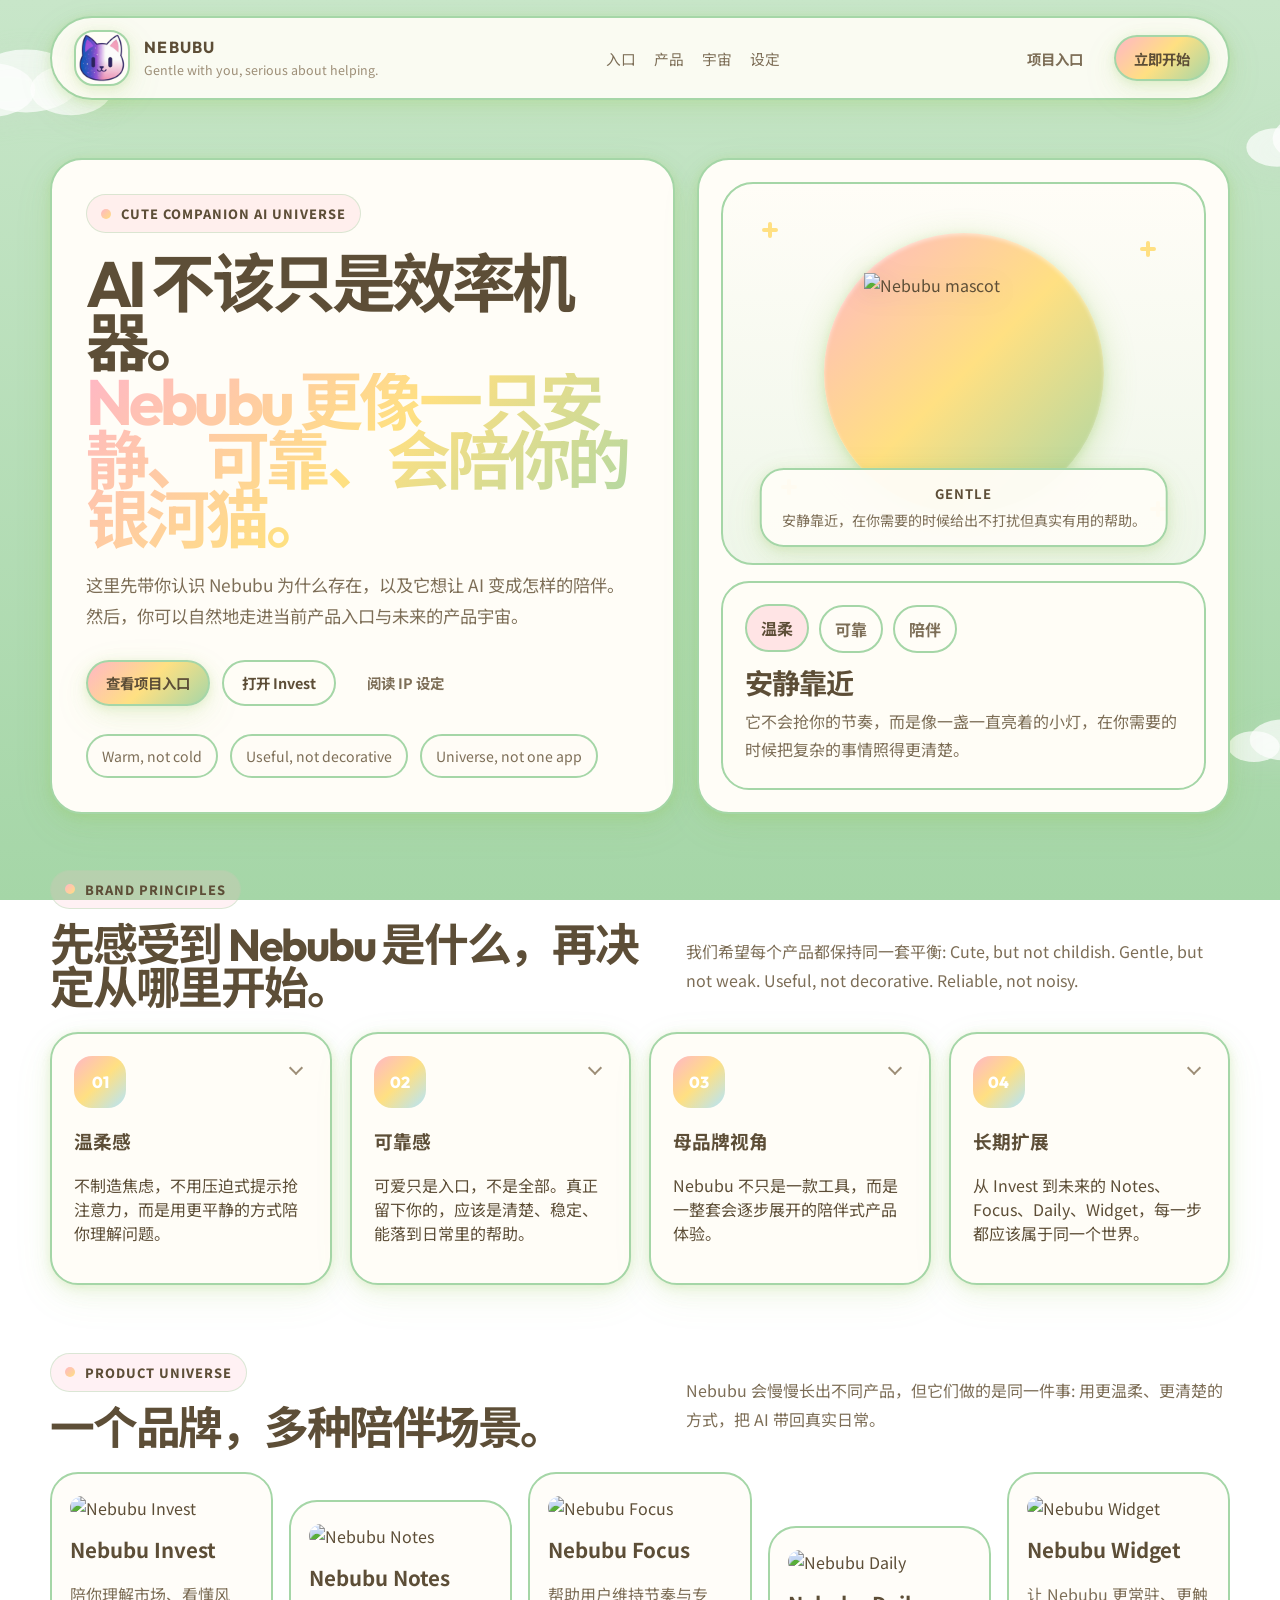
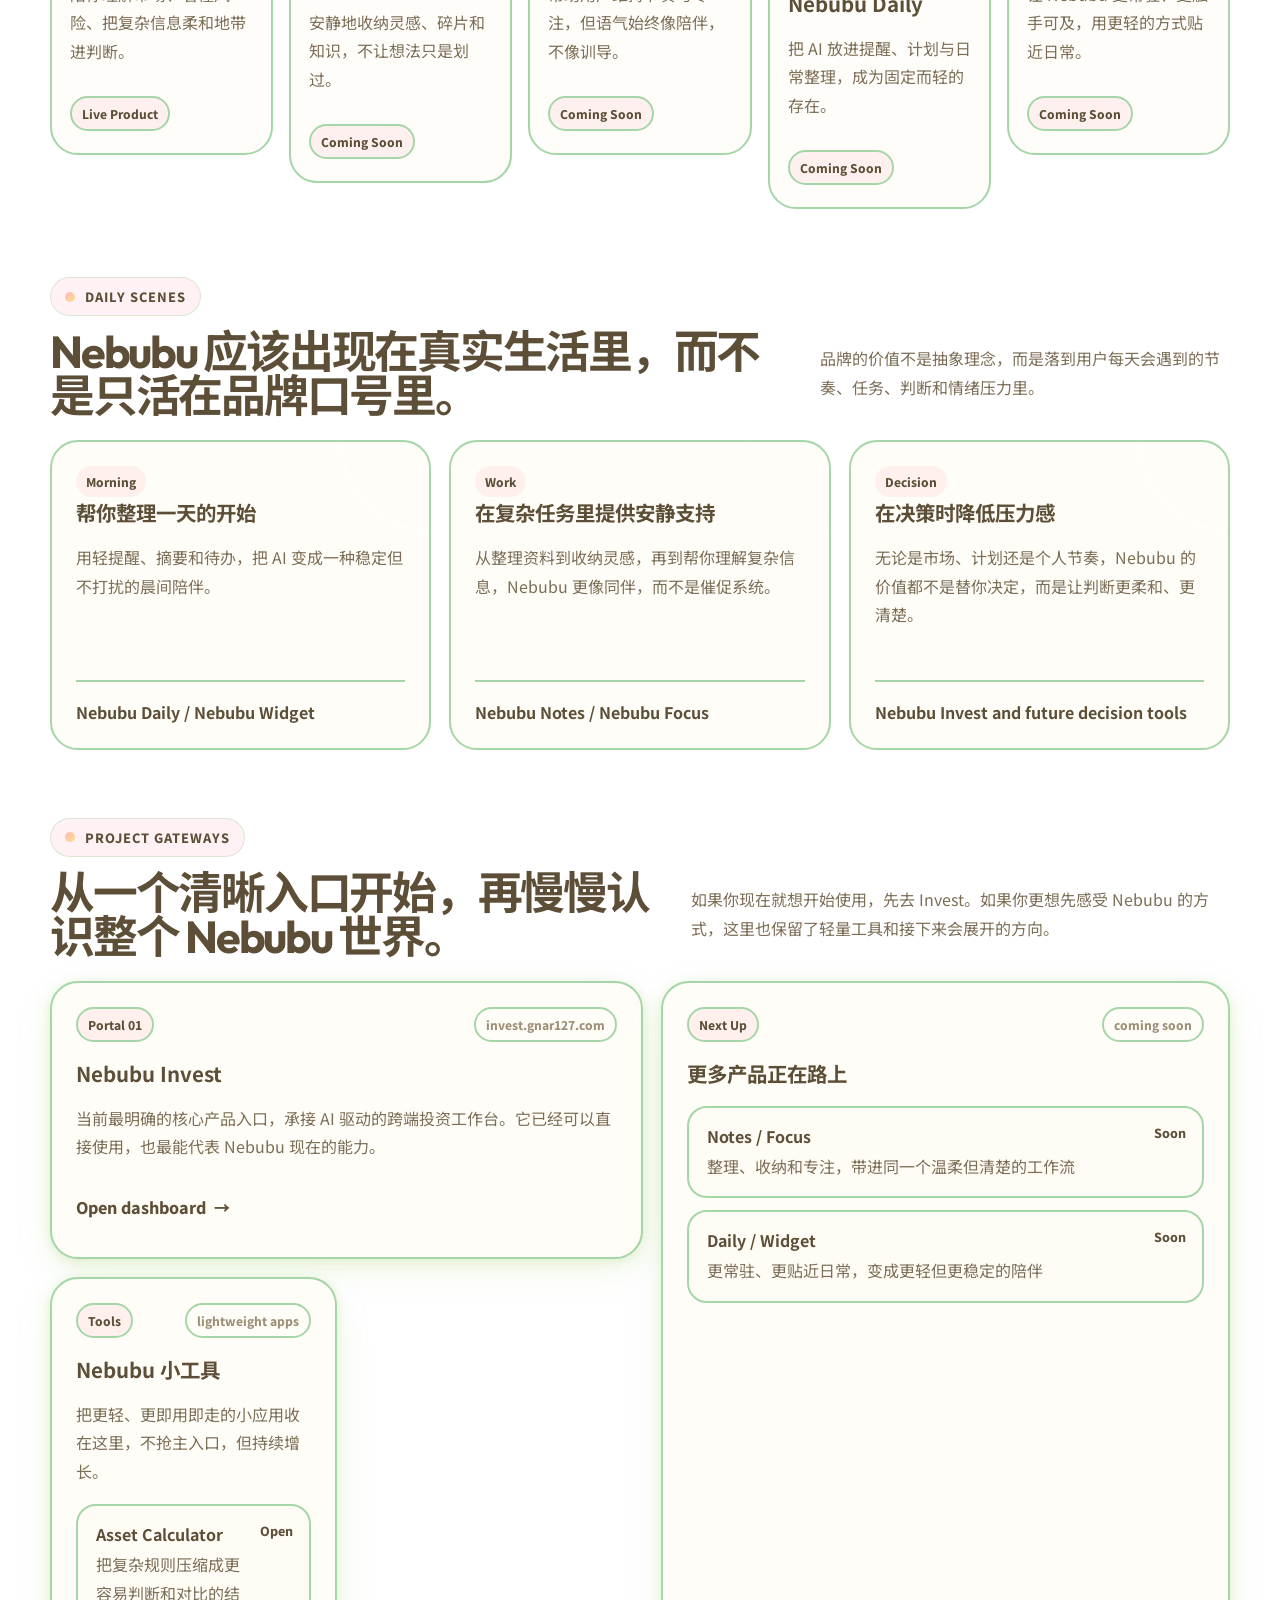
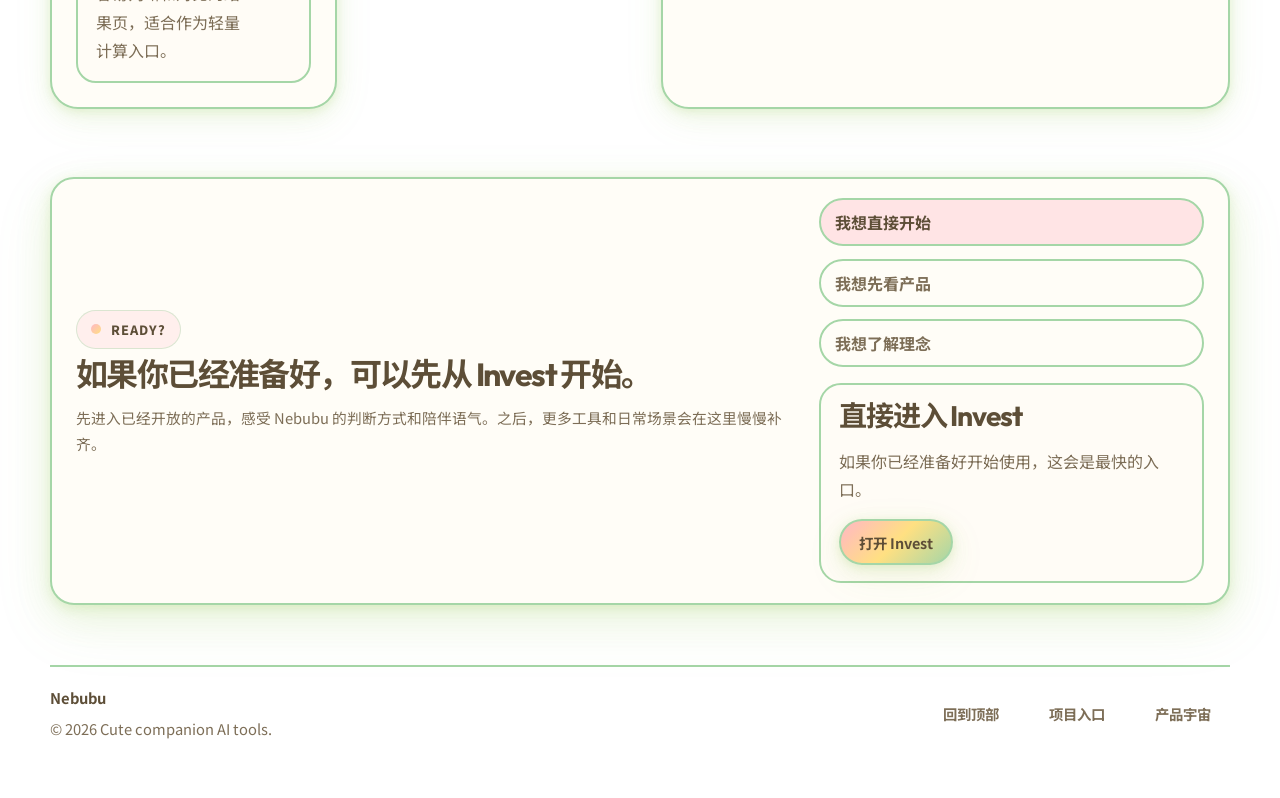
==== commit 264b74e5: "Animal Crossing style redesign - Nebubu Co brand page" ====
--- a/index.html
+++ b/index.html
@@ -1,5 +1,5 @@
 <!doctype html>
-<html lang="zh-CN" data-theme="galaxy">
+<html lang="zh-CN">
   <head>
     <meta charset="UTF-8" />
     <meta name="viewport" content="width=device-width, initial-scale=1.0" />
@@ -17,63 +17,45 @@
     />
     <style>
       :root {
-        color-scheme: dark;
+        color-scheme: light;
         --font-display: "Outfit", "Noto Sans SC", "PingFang SC", sans-serif;
         --font-body: "Noto Sans SC", "PingFang SC", "Microsoft YaHei", sans-serif;
         --container: min(1180px, calc(100vw - 28px));
-        --radius-sm: 18px;
-        --radius-md: 30px;
-        --radius-lg: 42px;
-        --radius-xl: 56px;
-        --shadow-hero: 0 28px 90px rgba(5, 7, 20, 0.32);
-        --shadow-card: 0 20px 54px rgba(5, 7, 20, 0.18);
-        --ease: 260ms cubic-bezier(0.16, 1, 0.3, 1);
-        --ease-slow: 620ms cubic-bezier(0.16, 1, 0.3, 1);
-        --cursor-opacity: 0;
-      }
-
-      html[data-theme="galaxy"] {
-        color-scheme: dark;
-        --bg: oklch(0.15 0.03 268);
-        --bg-alt: oklch(0.11 0.03 258);
-        --surface: rgba(14, 20, 41, 0.7);
-        --surface-strong: rgba(16, 24, 47, 0.9);
-        --surface-soft: rgba(30, 41, 74, 0.48);
-        --line: rgba(156, 176, 255, 0.16);
-        --line-strong: rgba(156, 176, 255, 0.28);
-        --text: oklch(0.96 0.01 260);
-        --text-soft: oklch(0.81 0.02 264);
-        --text-mute: oklch(0.68 0.02 264);
-        --accent-a: oklch(0.81 0.1 216);
-        --accent-b: oklch(0.73 0.17 299);
-        --accent-c: oklch(0.78 0.13 348);
-        --accent-d: oklch(0.83 0.11 180);
-        --tag-bg: rgba(117, 185, 255, 0.14);
-        --glow-a: rgba(115, 211, 255, 0.24);
-        --glow-b: rgba(180, 113, 255, 0.22);
-        --glow-c: rgba(255, 147, 202, 0.18);
-      }
-
-      html[data-theme="cute"] {
-        color-scheme: light;
-        --bg: oklch(0.965 0.02 336);
-        --bg-alt: oklch(0.945 0.02 313);
-        --surface: rgba(255, 250, 252, 0.74);
-        --surface-strong: rgba(255, 252, 253, 0.92);
-        --surface-soft: rgba(255, 240, 246, 0.64);
-        --line: rgba(232, 148, 189, 0.22);
-        --line-strong: rgba(226, 115, 175, 0.32);
-        --text: oklch(0.31 0.04 335);
-        --text-soft: oklch(0.47 0.03 332);
-        --text-mute: oklch(0.61 0.02 329);
-        --accent-a: oklch(0.75 0.12 214);
-        --accent-b: oklch(0.71 0.17 317);
-        --accent-c: oklch(0.81 0.1 12);
-        --accent-d: oklch(0.83 0.1 180);
-        --tag-bg: rgba(255, 154, 198, 0.16);
-        --glow-a: rgba(255, 175, 210, 0.24);
-        --glow-b: rgba(146, 194, 255, 0.18);
-        --glow-c: rgba(255, 220, 158, 0.18);
+        --radius-sm: 24px;
+        --radius-md: 28px;
+        --radius-lg: 32px;
+        --bg-top: #C8E6C9;
+        --bg-bottom: #A5D6A7;
+        --bg: linear-gradient(180deg, var(--bg-top) 0%, var(--bg-bottom) 100%);
+        --card-bg: #FFFDF7;
+        --card-border: #A5D6A7;
+        --card-border-width: 2px;
+        --text: #5D4E37;
+        --text-soft: #7D6E57;
+        --text-mute: #9D8E77;
+        --accent-pink: #FFB7C5;
+        --accent-yellow: #FFE082;
+        --accent-blue: #B3E5FC;
+        --accent-green: #A5D6A7;
+        --accent-orange: #FFCC80;
+        --tag-bg: rgba(255, 183, 197, 0.2);
+        --tag-border: rgba(165, 214, 169, 0.4);
+        --shadow-card:
+          0 2px 8px rgba(139, 195, 74, 0.15),
+          0 6px 20px rgba(139, 195, 74, 0.12),
+          0 12px 40px rgba(139, 195, 74, 0.08);
+        --shadow-card-hover:
+          0 4px 12px rgba(139, 195, 74, 0.2),
+          0 10px 30px rgba(139, 195, 74, 0.15),
+          0 18px 50px rgba(139, 195, 74, 0.1);
+        --shadow-hero:
+          0 4px 12px rgba(139, 195, 74, 0.18),
+          0 10px 36px rgba(139, 195, 74, 0.14),
+          0 20px 60px rgba(139, 195, 74, 0.1);
+        --ease: 300ms cubic-bezier(0.34, 1.56, 0.64, 1);
+        --ease-slow: 500ms cubic-bezier(0.16, 1, 0.3, 1);
+        --cloud-color: rgba(255, 255, 255, 0.7);
+        --cloud-shadow: rgba(200, 220, 200, 0.3);
       }
 
       * {
@@ -89,43 +71,34 @@
         min-height: 100vh;
         font-family: var(--font-body);
         color: var(--text);
-        background:
-          radial-gradient(circle at 14% 12%, var(--glow-a), transparent 26%),
-          radial-gradient(circle at 84% 8%, var(--glow-b), transparent 24%),
-          radial-gradient(circle at 80% 78%, var(--glow-c), transparent 28%),
-          linear-gradient(160deg, var(--bg), var(--bg-alt));
+        background: var(--bg);
+        background-attachment: fixed;
         overflow-x: hidden;
       }
 
-      body::before {
-        content: "";
+      .clouds-layer {
         position: fixed;
         inset: 0;
+        pointer-events: none;
         z-index: 0;
-        pointer-events: none;
-        background-image:
-          linear-gradient(var(--line) 1px, transparent 1px),
-          linear-gradient(90deg, var(--line) 1px, transparent 1px);
-        background-size: 72px 72px;
-        mask-image: radial-gradient(circle at center, black 24%, transparent 78%);
-        opacity: 0.55;
-      }
-
-      .cursor-glow-layer {
-        position: fixed;
-        inset: 0;
-        z-index: 4;
-        pointer-events: none;
         overflow: hidden;
-        opacity: var(--cursor-opacity);
-        transition: opacity var(--ease);
-      }
-
-      .cursor-trail-canvas {
-        width: 100%;
-        height: 100%;
-        display: block;
-        mix-blend-mode: screen;
+      }
+
+      .cloud {
+        position: absolute;
+        filter: drop-shadow(0 4px 12px var(--cloud-shadow));
+      }
+
+      .cloud-1 { top: 5%; left: -5%; animation: cloud-drift 25s ease-in-out infinite; }
+      .cloud-2 { top: 12%; right: -8%; animation: cloud-drift 30s ease-in-out infinite 5s; }
+      .cloud-3 { top: 35%; left: 30%; opacity: 0.5; animation: cloud-drift 35s ease-in-out infinite 10s; }
+      .cloud-4 { bottom: 15%; right: -5%; animation: cloud-drift 22s ease-in-out infinite 3s; }
+
+      @keyframes cloud-drift {
+        0%, 100% { transform: translateX(0) translateY(0); }
+        25% { transform: translateX(15px) translateY(-8px); }
+        50% { transform: translateX(8px) translateY(-12px); }
+        75% { transform: translateX(20px) translateY(-5px); }
       }
 
       a {
@@ -144,7 +117,7 @@
 
       .page {
         position: relative;
-        z-index: 3;
+        z-index: 1;
       }
 
       .container {
@@ -160,7 +133,7 @@
       }
 
       .topbar.is-scrolled {
-        padding: 10px 0;
+        padding: 8px 0;
       }
 
       .topbar-inner {
@@ -168,12 +141,12 @@
         align-items: center;
         justify-content: space-between;
         gap: 18px;
-        padding: 14px 18px 14px 22px;
+        padding: 12px 18px 12px 22px;
         border-radius: 999px;
-        border: 1px solid var(--line);
-        background: color-mix(in srgb, var(--surface-strong) 84%, transparent);
-        backdrop-filter: blur(18px);
-        box-shadow: 0 20px 50px rgba(4, 6, 18, 0.14);
+        border: 2px solid var(--card-border);
+        background: rgba(255, 253, 247, 0.9);
+        backdrop-filter: blur(16px);
+        box-shadow: var(--shadow-card);
       }
 
       .brand {
@@ -190,9 +163,9 @@
         border-radius: 20px;
         display: grid;
         place-items: center;
-        background: linear-gradient(145deg, rgba(255, 255, 255, 0.18), rgba(255, 255, 255, 0.05));
-        border: 1px solid var(--line);
-        box-shadow: inset 0 1px 0 rgba(255, 255, 255, 0.2);
+        background: var(--card-bg);
+        border: 2px solid var(--card-border);
+        box-shadow: var(--shadow-card);
       }
 
       .brand-mark img {
@@ -247,7 +220,7 @@
         border-radius: 999px;
         transform: scaleX(0);
         transform-origin: center;
-        background: linear-gradient(90deg, var(--accent-a), var(--accent-b));
+        background: linear-gradient(90deg, var(--accent-pink), var(--accent-yellow), var(--accent-green));
         transition: transform var(--ease);
       }
 
@@ -278,20 +251,26 @@
 
       .button:hover,
       .theme-button:hover {
-        transform: translateY(-2px);
-      }
-
-      .button.secondary,
-      .theme-button {
-        border-color: var(--line);
-        background: color-mix(in srgb, var(--surface) 84%, transparent);
+        transform: translateY(-3px) scale(1.02);
+        box-shadow: var(--shadow-card-hover);
+      }
+
+      .button:active,
+      .theme-button:active {
+        transform: translateY(-1px) scale(0.98);
+      }
+
+      .button.primary {
         color: var(--text);
-      }
-
-      .button.primary {
-        color: white;
-        background: linear-gradient(135deg, var(--accent-a), var(--accent-b), var(--accent-c));
-        box-shadow: 0 18px 36px color-mix(in srgb, var(--accent-b) 24%, transparent);
+        background: linear-gradient(135deg, var(--accent-pink), var(--accent-yellow), var(--accent-green));
+        border: 2px solid var(--card-border);
+        box-shadow: var(--shadow-card);
+      }
+
+      .button.secondary {
+        border: 2px solid var(--card-border);
+        background: rgba(255, 253, 247, 0.9);
+        color: var(--text);
       }
 
       .button.ghost {
@@ -301,7 +280,7 @@
       }
 
       .button.ghost:hover {
-        background: color-mix(in srgb, var(--surface) 72%, transparent);
+        background: rgba(255, 253, 247, 0.7);
         color: var(--text);
       }
 
@@ -323,32 +302,19 @@
       .quote,
       .cta-shell {
         position: relative;
-        border: 1px solid var(--line);
-        background: color-mix(in srgb, var(--surface) 90%, transparent);
+        border: var(--card-border-width) solid var(--card-border);
+        background: var(--card-bg);
         box-shadow: var(--shadow-card);
-        backdrop-filter: blur(20px);
         overflow: hidden;
       }
 
       .hero-copy,
       .hero-visual {
-        border-radius: var(--radius-xl);
+        border-radius: var(--radius-lg);
       }
 
       .hero-copy {
         padding: 34px;
-      }
-
-      .hero-copy::before {
-        content: "";
-        position: absolute;
-        right: -60px;
-        bottom: -70px;
-        width: 260px;
-        height: 260px;
-        border-radius: 50%;
-        background: radial-gradient(circle, color-mix(in srgb, var(--accent-d) 38%, transparent), transparent 68%);
-        opacity: 0.85;
       }
 
       .eyebrow {
@@ -359,7 +325,7 @@
         padding: 9px 14px;
         border-radius: 999px;
         background: var(--tag-bg);
-        border: 1px solid var(--line);
+        border: 1px solid var(--tag-border);
         font-size: 0.8rem;
         font-weight: 800;
         letter-spacing: 0.08em;
@@ -371,7 +337,7 @@
         width: 10px;
         height: 10px;
         border-radius: 50%;
-        background: linear-gradient(135deg, var(--accent-a), var(--accent-c));
+        background: linear-gradient(135deg, var(--accent-pink), var(--accent-yellow));
       }
 
       .hero-title {
@@ -384,7 +350,7 @@
 
       .hero-title .gradient {
         display: block;
-        background: linear-gradient(135deg, var(--accent-a), var(--accent-b), var(--accent-c));
+        background: linear-gradient(135deg, var(--accent-pink), var(--accent-yellow), var(--accent-green));
         -webkit-background-clip: text;
         background-clip: text;
         color: transparent;
@@ -418,11 +384,12 @@
       .meta-pill {
         padding: 10px 14px;
         border-radius: 999px;
-        border: 1px solid var(--line);
-        background: color-mix(in srgb, var(--surface-soft) 82%, transparent);
+        border: 2px solid var(--card-border);
+        background: rgba(255, 253, 247, 0.8);
         color: var(--text-soft);
         font-size: 0.88rem;
       }
+
       .hero-band {
         margin-top: 26px;
         display: grid;
@@ -432,9 +399,9 @@
 
       .mini-panel {
         padding: 16px 16px 18px;
-        border-radius: 24px;
-        border: 1px solid var(--line);
-        background: rgba(255, 255, 255, 0.04);
+        border-radius: var(--radius-sm);
+        border: var(--card-border-width) solid var(--card-border);
+        background: rgba(255, 253, 247, 0.7);
       }
 
       .mini-panel strong {
@@ -453,100 +420,161 @@
         padding: 22px;
         display: grid;
         gap: 16px;
-        background:
-          radial-gradient(circle at 16% 24%, color-mix(in srgb, var(--accent-a) 20%, transparent), transparent 24%),
-          radial-gradient(circle at 84% 12%, color-mix(in srgb, var(--accent-b) 20%, transparent), transparent 22%),
-          linear-gradient(180deg, color-mix(in srgb, var(--surface-strong) 92%, transparent), color-mix(in srgb, var(--surface) 88%, transparent));
+        background: var(--card-bg);
       }
 
       .visual-stage {
         position: relative;
-        min-height: 466px;
-        border-radius: 34px;
-        border: 1px solid var(--line);
+        min-height: 380px;
+        border-radius: var(--radius-lg);
+        border: var(--card-border-width) solid var(--card-border);
         overflow: hidden;
-        background:
-          radial-gradient(circle at 50% 26%, rgba(255, 255, 255, 0.18), transparent 18%),
-          radial-gradient(circle at 50% 60%, color-mix(in srgb, var(--accent-d) 22%, transparent), transparent 24%),
-          linear-gradient(180deg, rgba(255, 255, 255, 0.05), rgba(255, 255, 255, 0.02));
-      }
-
-      .halo {
+        background: linear-gradient(180deg, rgba(255, 253, 247, 0.9), rgba(200, 230, 201, 0.3));
+        display: flex;
+        align-items: center;
+        justify-content: center;
+      }
+
+      .mascot-circle {
+        position: relative;
+        width: 280px;
+        height: 280px;
+        border-radius: 50%;
+        background: linear-gradient(135deg, var(--accent-pink), var(--accent-yellow), var(--accent-green));
+        display: flex;
+        align-items: center;
+        justify-content: center;
+        box-shadow:
+          0 8px 32px rgba(139, 195, 74, 0.3),
+          0 2px 8px rgba(139, 195, 74, 0.2),
+          inset 0 2px 4px rgba(255, 255, 255, 0.5);
+        animation: gentle-bounce 4s ease-in-out infinite;
+      }
+
+      @keyframes gentle-bounce {
+        0%, 100% { transform: translateY(0); }
+        50% { transform: translateY(-8px); }
+      }
+
+      .mascot-circle img {
+        width: 200px;
+        height: 200px;
+        object-fit: contain;
+        filter: drop-shadow(0 4px 12px rgba(93, 78, 55, 0.15));
+      }
+
+      .sparkle {
         position: absolute;
-        inset: 50% auto auto 50%;
-        width: 330px;
-        height: 330px;
-        border-radius: 50%;
-        transform: translate(-50%, -50%);
-        background:
-          radial-gradient(circle, color-mix(in srgb, var(--accent-b) 18%, transparent), transparent 58%),
-          radial-gradient(circle, color-mix(in srgb, var(--accent-a) 14%, transparent), transparent 62%);
-        filter: blur(8px);
-      }
-
-      .mascot {
+        width: 16px;
+        height: 16px;
+        animation: sparkle-twinkle 3s ease-in-out infinite;
+      }
+
+      .sparkle::before,
+      .sparkle::after {
+        content: "";
         position: absolute;
+        background: var(--accent-yellow);
+      }
+
+      .sparkle::before {
+        width: 4px;
+        height: 16px;
+        left: 6px;
+        border-radius: 2px;
+      }
+
+      .sparkle::after {
+        width: 16px;
+        height: 4px;
+        top: 6px;
+        border-radius: 2px;
+      }
+
+      .sparkle.sp1 { top: 10%; left: 8%; animation-delay: 0s; }
+      .sparkle.sp2 { top: 15%; right: 10%; animation-delay: 0.8s; }
+      .sparkle.sp3 { bottom: 18%; left: 12%; animation-delay: 1.5s; }
+      .sparkle.sp4 { bottom: 12%; right: 8%; animation-delay: 2.2s; }
+
+      @keyframes sparkle-twinkle {
+        0%, 100% { opacity: 0.4; transform: scale(0.8) rotate(0deg); }
+        50% { opacity: 1; transform: scale(1.2) rotate(45deg); }
+      }
+
+      .hero-speech {
+        position: absolute;
+        bottom: 16px;
         left: 50%;
-        top: 48%;
-        width: min(310px, 78%);
-        transform: translate(-50%, -50%);
-        filter: drop-shadow(0 26px 48px rgba(12, 10, 34, 0.34));
-      }
-
-      .orbit {
-        position: absolute;
-        border: 1px dashed color-mix(in srgb, var(--line-strong) 90%, transparent);
-        border-radius: 999px;
-        opacity: 0.8;
-      }
-
-      .orbit.o1 {
-        inset: 18% 16% auto;
-        height: 220px;
-      }
-
-      .orbit.o2 {
-        inset: 30% 8% auto;
-        height: 132px;
-      }
-
-      .spark {
-        position: absolute;
-        width: 10px;
-        height: 10px;
-        border-radius: 4px;
-        background: rgba(255, 255, 255, 0.85);
-        box-shadow: 0 0 16px rgba(255, 255, 255, 0.55);
-      }
-
-      .spark.s1 { top: 16%; left: 18%; }
-      .spark.s2 { top: 22%; right: 18%; width: 8px; height: 8px; }
-      .spark.s3 { bottom: 24%; left: 16%; width: 7px; height: 7px; }
-      .spark.s4 { bottom: 20%; right: 14%; width: 14px; height: 14px; }
-
-      .speech-bubble {
-        position: absolute;
-        right: 18px;
-        top: 18px;
-        width: 190px;
-        padding: 15px 15px 17px;
-        border-radius: 22px;
-        border: 1px solid var(--line);
-        background: color-mix(in srgb, var(--surface-strong) 94%, transparent);
-      }
-
-      .speech-bubble strong {
+        transform: translateX(-50%);
+        width: 85%;
+        padding: 14px 18px;
+        border-radius: var(--radius-sm);
+        border: var(--card-border-width) solid var(--card-border);
+        background: rgba(255, 253, 247, 0.95);
+        text-align: center;
+        box-shadow: var(--shadow-card);
+      }
+
+      .hero-speech strong {
         display: block;
-        margin-bottom: 8px;
+        margin-bottom: 4px;
         font-size: 0.82rem;
         text-transform: uppercase;
         letter-spacing: 0.08em;
       }
 
-      .speech-bubble span {
+      .hero-speech span {
         color: var(--text-soft);
         font-size: 0.88rem;
-        line-height: 1.65;
+        line-height: 1.5;
+      }
+
+      .companion-panel {
+        padding: 22px;
+        border-radius: var(--radius-md);
+        border: var(--card-border-width) solid var(--card-border);
+        background: var(--card-bg);
+      }
+
+      .companion-tabs {
+        display: flex;
+        flex-wrap: wrap;
+        gap: 10px;
+      }
+
+      .companion-tab {
+        border: var(--card-border-width) solid var(--card-border);
+        background: rgba(255, 253, 247, 0.8);
+        color: var(--text-soft);
+        border-radius: 999px;
+        padding: 10px 14px;
+        font: inherit;
+        font-weight: 700;
+        cursor: pointer;
+        transition: transform var(--ease), border-color var(--ease), background var(--ease), color var(--ease);
+      }
+
+      .companion-tab:hover,
+      .companion-tab.is-active {
+        transform: translateY(-1px);
+        border-color: var(--accent-pink);
+        background: rgba(255, 183, 197, 0.2);
+        color: var(--text);
+      }
+
+      .companion-panel strong {
+        display: block;
+        margin-top: 16px;
+        font-family: var(--font-display);
+        font-size: 1.4rem;
+        letter-spacing: -0.03em;
+        color: var(--text);
+      }
+
+      .companion-panel p {
+        color: var(--text-soft);
+        line-height: 1.75;
+        margin: 8px 0 0;
       }
 
       .manifest-grid {
@@ -557,9 +585,9 @@
 
       .manifest-note {
         padding: 16px;
-        border-radius: 24px;
-        border: 1px solid var(--line);
-        background: rgba(255, 255, 255, 0.04);
+        border-radius: var(--radius-sm);
+        border: var(--card-border-width) solid var(--card-border);
+        background: rgba(255, 253, 247, 0.7);
       }
 
       .manifest-note strong {
@@ -571,6 +599,14 @@
         color: var(--text-soft);
         font-size: 0.9rem;
         line-height: 1.65;
+      }
+
+      .mascot-hotspot {
+        display: none;
+      }
+
+      .orbit {
+        display: none;
       }
 
       .section {
@@ -646,7 +682,7 @@
         align-items: center;
         padding: 7px 10px;
         border-radius: 999px;
-        border: 1px solid var(--line);
+        border: var(--card-border-width) solid var(--card-border);
         font-size: 0.75rem;
         font-weight: 800;
       }
@@ -695,8 +731,8 @@
         gap: 14px;
         padding: 16px 16px 16px 18px;
         border-radius: 20px;
-        border: 1px solid var(--line);
-        background: rgba(255, 255, 255, 0.04);
+        border: var(--card-border-width) solid var(--card-border);
+        background: rgba(255, 253, 247, 0.7);
       }
 
       .tool-item strong,
@@ -736,8 +772,8 @@
       .story-list li {
         padding: 16px 18px;
         border-radius: 22px;
-        border: 1px solid var(--line);
-        background: rgba(255, 255, 255, 0.04);
+        border: var(--card-border-width) solid var(--card-border);
+        background: rgba(255, 253, 247, 0.7);
       }
 
       .principle-grid {
@@ -747,10 +783,76 @@
       }
 
       .principle-card {
+        position: relative;
         padding: 22px;
         border-radius: var(--radius-md);
-        border: 1px solid var(--line);
-        background: color-mix(in srgb, var(--surface-soft) 90%, transparent);
+        border: var(--card-border-width) solid var(--card-border);
+        background: var(--card-bg);
+        box-shadow: var(--shadow-card);
+        cursor: pointer;
+        overflow: hidden;
+        transition: box-shadow var(--ease), transform var(--ease);
+      }
+
+      .principle-card:hover {
+        box-shadow: var(--shadow-card-hover);
+        transform: translateY(-2px);
+      }
+
+      .principle-card[data-expanded="true"] {
+        grid-column: span 2;
+      }
+
+      .principle-preview {
+        transition: opacity var(--ease);
+      }
+
+      .principle-card:not([data-expanded="true"]) .principle-full {
+        display: none;
+      }
+
+      .principle-card[data-expanded="true"] .principle-preview {
+        opacity: 0.6;
+      }
+
+      .principle-full {
+        margin-top: 14px;
+        padding-top: 14px;
+        border-top: var(--card-border-width) solid var(--card-border);
+        opacity: 0;
+        max-height: 0;
+        overflow: hidden;
+        transition: opacity var(--ease-slow), max-height var(--ease-slow);
+      }
+
+      .principle-card[data-expanded="true"] .principle-full {
+        opacity: 1;
+        max-height: 300px;
+      }
+
+      .principle-arrow {
+        position: absolute;
+        top: 22px;
+        right: 22px;
+        width: 24px;
+        height: 24px;
+        display: flex;
+        align-items: center;
+        justify-content: center;
+        transition: transform var(--ease);
+      }
+
+      .principle-arrow::before {
+        content: "";
+        width: 8px;
+        height: 8px;
+        border-right: 2px solid var(--text-mute);
+        border-bottom: 2px solid var(--text-mute);
+        transform: rotate(45deg);
+      }
+
+      .principle-card[data-expanded="true"] .principle-arrow {
+        transform: rotate(180deg);
       }
 
       .principle-badge,
@@ -761,21 +863,10 @@
         display: grid;
         place-items: center;
         margin-bottom: 18px;
-        background: linear-gradient(135deg, var(--accent-a), var(--accent-b), var(--accent-c));
+        background: linear-gradient(135deg, var(--accent-pink), var(--accent-yellow), var(--accent-blue));
         color: white;
         font-family: var(--font-display);
         font-weight: 800;
-      }
-
-      .universe-shell {
-        padding: 28px;
-        border-radius: var(--radius-lg);
-        border: 1px solid var(--line);
-        background:
-          radial-gradient(circle at 16% 20%, color-mix(in srgb, var(--accent-a) 16%, transparent), transparent 18%),
-          radial-gradient(circle at 84% 18%, color-mix(in srgb, var(--accent-c) 16%, transparent), transparent 18%),
-          color-mix(in srgb, var(--surface-strong) 92%, transparent);
-        box-shadow: var(--shadow-hero);
       }
 
       .product-grid {
@@ -788,8 +879,8 @@
       .product-card {
         padding: 22px 18px;
         border-radius: 28px;
-        border: 1px solid var(--line);
-        background: rgba(255, 255, 255, 0.05);
+        border: var(--card-border-width) solid var(--card-border);
+        background: rgba(255, 253, 247, 0.7);
       }
 
       .product-card:nth-child(2n) {
@@ -798,6 +889,14 @@
 
       .product-card:nth-child(4) {
         margin-top: 54px;
+      }
+
+      .product-art {
+        width: 100%;
+        height: auto;
+        border-radius: var(--radius-sm);
+        margin-bottom: 14px;
+        object-fit: contain;
       }
 
       .status-pill {
@@ -815,10 +914,10 @@
         justify-content: space-between;
         padding: 24px;
         border-radius: var(--radius-md);
-        border: 1px solid var(--line);
+        border: var(--card-border-width) solid var(--card-border);
         background:
           radial-gradient(circle at top right, rgba(255, 255, 255, 0.08), transparent 26%),
-          color-mix(in srgb, var(--surface) 92%, transparent);
+          rgba(255, 253, 247, 0.92);
       }
 
       .scene-tag {
@@ -833,7 +932,7 @@
 
       .scene-footer {
         padding-top: 18px;
-        border-top: 1px solid var(--line);
+        border-top: var(--card-border-width) solid var(--card-border);
         color: var(--text);
         font-weight: 700;
       }
@@ -847,8 +946,8 @@
       .anti-item {
         padding: 15px 16px;
         border-radius: 20px;
-        border: 1px solid var(--line);
-        background: rgba(255, 255, 255, 0.04);
+        border: var(--card-border-width) solid var(--card-border);
+        background: rgba(255, 253, 247, 0.7);
       }
 
       .anti-item strong {
@@ -857,49 +956,38 @@
       }
 
       .cta-shell {
-        border-radius: var(--radius-lg);
-        padding: 30px;
-        background:
-          radial-gradient(circle at 18% 18%, color-mix(in srgb, var(--accent-a) 18%, transparent), transparent 18%),
-          radial-gradient(circle at 85% 18%, color-mix(in srgb, var(--accent-c) 18%, transparent), transparent 20%),
-          color-mix(in srgb, var(--surface-strong) 92%, transparent);
-        box-shadow: var(--shadow-hero);
+        border-radius: 24px;
+        padding: 20px 24px;
+        border: 2px solid #A5D6A7;
+        background-color: #FFFDF7;
+        background-image: none;
+        box-shadow: 0 4px 12px rgba(139, 195, 74, 0.18), 0 10px 36px rgba(139, 195, 74, 0.14), 0 20px 60px rgba(139, 195, 74, 0.1);
         display: flex;
         align-items: center;
         justify-content: space-between;
-        gap: 24px;
+        gap: 20px;
       }
 
       .cta-shell h2 {
-        margin: 14px 0 12px;
+        margin: 10px 0 8px;
         font-family: var(--font-display);
-        font-size: clamp(2.2rem, 3vw, 3.5rem);
+        font-size: clamp(1.6rem, 2.5vw, 2.4rem);
         line-height: 0.98;
         letter-spacing: -0.05em;
       }
 
       .hero-band,
       .manifest-grid,
-      #principles,
-      #entries .gateway-stack > article.card:last-child,
-      #entries .dock-stack,
-      #products .product-grid,
-      #scenes .scene-grid,
-      #story .world-grid > .quote:last-child,
       #contact .cta-actions {
         display: none;
-      }
-
-      #entries .gateway-grid {
-        grid-template-columns: 1fr;
       }
 
       .mascot-hotspot {
         position: absolute;
         padding: 8px 12px;
         border-radius: 999px;
-        border: 1px solid var(--line);
-        background: color-mix(in srgb, var(--surface-strong) 88%, transparent);
+        border: var(--card-border-width) solid var(--card-border);
+        background: rgba(255, 253, 247, 0.88);
         color: var(--text);
         font: inherit;
         font-size: 0.78rem;
@@ -915,10 +1003,10 @@
 
       .mascot-hotspot:hover,
       .mascot-hotspot[aria-pressed="true"] {
-        transform: translateY(-2px);
-        border-color: var(--line-strong);
-        background: color-mix(in srgb, var(--tag-bg) 70%, var(--surface-strong));
-        box-shadow: 0 12px 26px color-mix(in srgb, var(--accent-b) 18%, transparent);
+        transform: translateY(-3px) scale(1.05);
+        border-color: var(--card-border);
+        background: rgba(255, 183, 197, 0.35);
+        box-shadow: 0 12px 28px rgba(139, 195, 74, 0.22);
       }
 
       .mascot-hotspot[data-companion="gentle"] {
@@ -941,13 +1029,12 @@
       .product-panel {
         padding: 22px;
         border-radius: 28px;
-        border: 1px solid var(--line);
-        background: color-mix(in srgb, var(--surface-strong) 90%, transparent);
+        border: var(--card-border-width) solid var(--card-border);
+        background: rgba(255, 253, 247, 0.9);
       }
 
       .companion-tabs,
-      .belief-pills,
-      .scene-tabs {
+      .belief-pills {
         display: flex;
         flex-wrap: wrap;
         gap: 10px;
@@ -957,8 +1044,8 @@
       .belief-pill,
       .scene-toggle,
       .cta-choice {
-        border: 1px solid var(--line);
-        background: color-mix(in srgb, var(--surface) 88%, transparent);
+        border: var(--card-border-width) solid var(--card-border);
+        background: rgba(255, 253, 247, 0.88);
         color: var(--text-soft);
         border-radius: 999px;
         padding: 10px 14px;
@@ -982,8 +1069,8 @@
       .cta-choice:hover,
       .cta-choice.is-active {
         transform: translateY(-1px);
-        border-color: var(--line-strong);
-        background: color-mix(in srgb, var(--tag-bg) 72%, var(--surface-strong));
+        border-color: var(--card-border);
+        background: rgba(255, 183, 197, 0.36);
         color: var(--text);
       }
 
@@ -1004,10 +1091,7 @@
       .product-panel p,
       .cta-choice-panel p,
       .entry-path span,
-      .product-switch span,
       .product-panel-item span,
-      .scene-stage-item span,
-      .scene-moment span,
       .drawer-summary,
       .drawer-point span {
         color: var(--text-soft);
@@ -1029,8 +1113,8 @@
         display: block;
         padding: 18px;
         border-radius: 22px;
-        border: 1px solid var(--line);
-        background: rgba(255, 255, 255, 0.04);
+        border: var(--card-border-width) solid var(--card-border);
+        background: rgba(255, 253, 247, 0.7);
         transition:
           transform var(--ease),
           border-color var(--ease),
@@ -1038,105 +1122,106 @@
       }
 
       .entry-path:hover {
-        transform: translateY(-3px);
-        border-color: var(--line-strong);
-        background: color-mix(in srgb, var(--surface-soft) 78%, transparent);
+        transform: translateY(-4px) scale(1.01);
+        border-color: var(--card-border);
+        background: rgba(255, 253, 247, 0.78);
+        box-shadow: 0 12px 32px rgba(139, 195, 74, 0.15);
       }
 
       .entry-path strong,
       .product-panel-item strong,
-      .scene-stage-item strong,
-      .scene-moment strong,
       .drawer-point strong {
         display: block;
         margin-bottom: 6px;
       }
 
-      .product-showcase,
-      .scene-stage {
-        display: grid;
-        grid-template-columns: minmax(0, 0.94fr) minmax(320px, 1.06fr);
-        gap: 18px;
-        align-items: start;
-      }
-
-      .product-selector {
-        display: grid;
-        gap: 12px;
-      }
-
-      .product-switch {
-        width: 100%;
-        padding: 18px;
-        text-align: left;
-        font: inherit;
-        color: inherit;
-        border-radius: 24px;
-        border: 1px solid var(--line);
-        background: rgba(255, 255, 255, 0.04);
-        cursor: pointer;
-        transition:
-          transform var(--ease),
-          border-color var(--ease),
-          background var(--ease),
-          box-shadow var(--ease);
-      }
-
-      .product-switch:hover,
-      .product-switch.is-active {
-        transform: translateY(-2px);
-        border-color: var(--line-strong);
-        background: color-mix(in srgb, var(--surface-soft) 82%, transparent);
-        box-shadow: 0 18px 36px color-mix(in srgb, var(--accent-b) 10%, transparent);
-      }
-
-      .product-switch-badge {
-        width: 40px;
-        height: 40px;
-        display: grid;
-        place-items: center;
-        border-radius: 14px;
-        margin-bottom: 12px;
-        background: linear-gradient(135deg, var(--accent-a), var(--accent-b), var(--accent-c));
-        color: white;
-        font-family: var(--font-display);
-        font-weight: 800;
-      }
-
-      .product-switch strong {
-        display: block;
-        margin-bottom: 6px;
-        font-size: 1.04rem;
-        color: var(--text);
-      }
-
-      .product-switch em {
-        display: inline-flex;
-        margin-top: 12px;
-        font-style: normal;
-        font-size: 0.76rem;
-        font-weight: 800;
-        color: var(--text);
-      }
-
       .product-panel-grid,
-      .scene-stage-list,
       .drawer-points {
         display: grid;
         gap: 12px;
         margin-top: 20px;
       }
 
+      .product-panel {
+        display: grid;
+        gap: 18px;
+      }
+
+      .product-art-shell {
+        display: grid;
+        gap: 0;
+      }
+
+      .product-art-stage {
+        --product-glow-a: rgba(255, 183, 197, 0.28);
+        --product-glow-b: rgba(179, 229, 252, 0.22);
+        position: relative;
+        min-height: 340px;
+        padding: 10px 14px 0;
+        border-radius: 30px;
+        overflow: hidden;
+        background:
+          radial-gradient(circle at 24% 24%, var(--product-glow-a), transparent 30%),
+          radial-gradient(circle at 78% 18%, var(--product-glow-b), transparent 26%),
+          linear-gradient(180deg, rgba(255, 255, 255, 0.06), rgba(255, 255, 255, 0));
+      }
+
+      .product-art-stage::after {
+        content: "";
+        position: absolute;
+        inset: auto 16% 4% 16%;
+        height: 18%;
+        border-radius: 999px;
+        background: radial-gradient(circle, rgba(139, 195, 74, 0.3), transparent 72%);
+        filter: blur(20px);
+      }
+
+      .product-panel-art {
+        position: relative;
+        z-index: 1;
+        width: 100%;
+        max-height: 320px;
+        margin: 0 auto;
+        object-fit: contain;
+        transform: translateY(12px);
+        filter: drop-shadow(0 30px 54px rgba(139, 195, 74, 0.25));
+      }
+
+      .product-art-meta {
+        position: absolute;
+        left: 16px;
+        right: 16px;
+        top: 14px;
+        display: flex;
+        align-items: center;
+        justify-content: space-between;
+        gap: 12px;
+        flex-wrap: wrap;
+        z-index: 2;
+      }
+
+      .product-art-tag,
+      .product-art-palette {
+        display: inline-flex;
+        align-items: center;
+        min-height: 34px;
+        padding: 8px 12px;
+        border-radius: 999px;
+        border: 1px solid rgba(165, 214, 169, 0.92);
+        background: rgba(255, 253, 247, 0.74);
+        color: var(--text);
+        font-size: 0.8rem;
+        backdrop-filter: blur(14px);
+      }
+
       .product-panel-item,
-      .scene-stage-item,
-      .scene-moment,
       .drawer-point,
       .cta-choice-panel,
       .belief-stage {
         padding: 16px 18px;
         border-radius: 22px;
-        border: 1px solid var(--line);
-        background: rgba(255, 255, 255, 0.04);
+        border: var(--card-border-width) solid var(--card-border);
+        background: rgba(255, 253, 247, 0.7);
       }
 
       .product-panel-actions,
@@ -1148,33 +1233,6 @@
       .product-panel-actions {
         margin-top: 20px;
         grid-template-columns: repeat(2, minmax(0, 1fr));
-      }
-
-      .scene-experience {
-        display: grid;
-        gap: 16px;
-      }
-
-      .scene-stage-copy {
-        padding: 26px;
-        border-radius: var(--radius-lg);
-        border: 1px solid var(--line);
-        background:
-          radial-gradient(circle at top right, rgba(255, 255, 255, 0.08), transparent 26%),
-          color-mix(in srgb, var(--surface) 92%, transparent);
-      }
-
-      .scene-stage-copy h3 {
-        margin: 14px 0 12px;
-        font-family: var(--font-display);
-        font-size: clamp(2rem, 2.8vw, 3rem);
-        line-height: 1.02;
-        letter-spacing: -0.04em;
-      }
-
-      .scene-moments {
-        display: grid;
-        gap: 12px;
       }
 
       .belief-panel {
@@ -1195,11 +1253,16 @@
 
       .cta-choice-list {
         display: grid;
+        grid-template-columns: 1fr;
         gap: 12px;
       }
 
       .cta-choice {
         text-align: left;
+        width: 100%;
+        display: block;
+        box-sizing: border-box;
+        white-space: nowrap;
       }
 
       .cta-choice-panel strong {
@@ -1210,7 +1273,7 @@
         position: fixed;
         inset: 0;
         z-index: 36;
-        background: rgba(10, 14, 28, 0.42);
+        background: rgba(139, 195, 74, 0.35);
         backdrop-filter: blur(8px);
       }
 
@@ -1223,8 +1286,8 @@
         width: min(480px, calc(100vw - 36px));
         padding: 22px;
         border-radius: 32px;
-        border: 1px solid var(--line);
-        background: color-mix(in srgb, var(--surface-strong) 94%, transparent);
+        border: var(--card-border-width) solid var(--card-border);
+        background: rgba(255, 253, 247, 0.94);
         box-shadow: var(--shadow-hero);
         transform: translateX(calc(100% + 40px));
         opacity: 0;
@@ -1260,9 +1323,9 @@
       .drawer-close {
         width: 42px;
         height: 42px;
-        border: 1px solid var(--line);
+        border: var(--card-border-width) solid var(--card-border);
         border-radius: 999px;
-        background: rgba(255, 255, 255, 0.04);
+        background: rgba(255, 253, 247, 0.7);
         color: var(--text);
         cursor: pointer;
       }
@@ -1284,7 +1347,7 @@
         justify-content: space-between;
         gap: 18px;
         padding-top: 18px;
-        border-top: 1px solid var(--line);
+        border-top: var(--card-border-width) solid var(--card-border);
       }
 
       .footer-copy {
@@ -1308,9 +1371,7 @@
         .hero-grid,
         .gateway-grid,
         .world-grid,
-        .manifesto-grid,
-        .product-showcase,
-        .scene-stage {
+        .manifesto-grid {
           grid-template-columns: 1fr;
         }
 
@@ -1357,16 +1418,6 @@
           flex-direction: column;
           align-items: flex-start;
         }
-
-        .mascot-hotspot[data-companion="gentle"] {
-          top: 12%;
-          left: 10%;
-        }
-
-        .mascot-hotspot[data-companion="reliable"] {
-          top: 18%;
-          right: 10%;
-        }
       }
 
       @media (max-width: 560px) {
@@ -1378,7 +1429,6 @@
         .hero-visual,
         .quote,
         .cta-shell,
-        .universe-shell,
         .card {
           padding: 20px;
         }
@@ -1403,8 +1453,7 @@
           grid-template-columns: 1fr;
         }
 
-        .scene-tabs,
-        .companion-tabs,
+          .companion-tabs,
         .belief-pills {
           display: grid;
           grid-template-columns: 1fr;
@@ -1416,17 +1465,15 @@
         }
 
         .visual-stage {
-          min-height: 390px;
-        }
-
-        .speech-bubble {
-          width: 150px;
-        }
-      }
-
-      @media (hover: none), (pointer: coarse) {
-        .cursor-glow-layer {
-          display: none;
+          min-height: 320px;
+        }
+
+        .product-art-stage {
+          min-height: 260px;
+        }
+
+        .product-panel-art {
+          max-height: 220px;
         }
       }
 
@@ -1448,16 +1495,32 @@
           opacity: 1;
           transform: none;
         }
-
-        .cursor-glow-layer {
-          display: none;
-        }
       }
     </style>
   </head>
   <body>
-    <div class="cursor-glow-layer" aria-hidden="true">
-      <canvas class="cursor-trail-canvas" id="cursorTrailCanvas"></canvas>
+    <!-- Cloud Layer -->
+    <div class="clouds-layer" aria-hidden="true">
+      <svg class="cloud cloud-1" viewBox="0 0 200 80" width="180">
+        <ellipse cx="60" cy="50" rx="50" ry="30" fill="var(--cloud-color)"/>
+        <ellipse cx="100" cy="40" rx="60" ry="35" fill="var(--cloud-color)"/>
+        <ellipse cx="150" cy="50" rx="45" ry="28" fill="var(--cloud-color)"/>
+      </svg>
+      <svg class="cloud cloud-2" viewBox="0 0 160 70" width="140">
+        <ellipse cx="40" cy="45" rx="35" ry="22" fill="var(--cloud-color)"/>
+        <ellipse cx="80" cy="35" rx="45" ry="28" fill="var(--cloud-color)"/>
+        <ellipse cx="120" cy="45" rx="38" ry="24" fill="var(--cloud-color)"/>
+      </svg>
+      <svg class="cloud cloud-3" viewBox="0 0 220 90" width="200">
+        <ellipse cx="70" cy="55" rx="55" ry="32" fill="var(--cloud-color)" opacity="0.6"/>
+        <ellipse cx="120" cy="42" rx="65" ry="38" fill="var(--cloud-color)" opacity="0.6"/>
+        <ellipse cx="175" cy="55" rx="50" ry="30" fill="var(--cloud-color)" opacity="0.6"/>
+      </svg>
+      <svg class="cloud cloud-4" viewBox="0 0 140 60" width="120">
+        <ellipse cx="35" cy="38" rx="30" ry="18" fill="var(--cloud-color)"/>
+        <ellipse cx="70" cy="30" rx="40" ry="24" fill="var(--cloud-color)"/>
+        <ellipse cx="105" cy="38" rx="32" ry="20" fill="var(--cloud-color)"/>
+      </svg>
     </div>
     <div class="page">
       <header class="topbar" id="topbar">
@@ -1481,7 +1544,6 @@
             </nav>
 
             <div class="topbar-actions">
-              <button class="theme-button" id="themeToggle" type="button">Galaxy</button>
               <a class="button ghost" href="#entries">项目入口</a>
               <a class="button primary" href="#contact">立即开始</a>
             </div>
@@ -1532,21 +1594,17 @@
 
             <aside class="hero-visual" data-reveal>
               <div class="visual-stage">
-                <div class="halo"></div>
-                <div class="orbit o1"></div>
-                <div class="orbit o2"></div>
-                <div class="spark s1"></div>
-                <div class="spark s2"></div>
-                <div class="spark s3"></div>
-                <div class="spark s4"></div>
-                <div class="speech-bubble">
+                <div class="mascot-circle">
+                  <img src="nebubu-animate/main.png" alt="Nebubu mascot" />
+                </div>
+                <div class="sparkle sp1"></div>
+                <div class="sparkle sp2"></div>
+                <div class="sparkle sp3"></div>
+                <div class="sparkle sp4"></div>
+                <div class="hero-speech">
                   <strong id="companionSpeechLabel">Gentle</strong>
                   <span id="companionSpeechText">安静靠近，在你需要的时候给出不打扰但真实有用的帮助。</span>
                 </div>
-                <button class="mascot-hotspot" type="button" data-companion="gentle" aria-pressed="true">Gentle</button>
-                <button class="mascot-hotspot" type="button" data-companion="reliable" aria-pressed="false">Reliable</button>
-                <button class="mascot-hotspot" type="button" data-companion="present" aria-pressed="false">Present</button>
-                <img class="mascot" src="assets/logo-full.png" alt="Nebubu galaxy cat logo" />
               </div>
 
               <div class="companion-panel">
@@ -1577,102 +1635,6 @@
           </div>
         </section>
 
-        <section class="section" id="entries">
-          <div class="container">
-            <div class="section-head" data-reveal>
-              <div>
-                <div class="eyebrow">Project Gateways</div>
-                <h2>从一个清晰入口开始，再慢慢认识整个 Nebubu 世界。</h2>
-              </div>
-              <p>
-                如果你现在就想开始使用，先去 Invest。如果你更想先感受 Nebubu 的方式，这里也保留了轻量工具和接下来会展开的方向。
-              </p>
-            </div>
-
-            <div class="gateway-grid">
-              <div class="gateway-stack">
-                <a class="card featured" href="https://invest.gnar127.com/" target="_blank" rel="noreferrer" data-reveal>
-                  <div class="card-top">
-                    <span class="kicker">Portal 01</span>
-                    <span class="domain">invest.gnar127.com</span>
-                  </div>
-                  <h3>Nebubu Invest</h3>
-                  <p>
-                    当前最明确的核心产品入口，承接 AI 驱动的跨端投资工作台。它已经可以直接使用，也最能代表 Nebubu 现在的能力。
-                  </p>
-                  <span class="cta-link">Open dashboard</span>
-                </a>
-
-                <article class="card" data-reveal>
-                  <div class="card-top">
-                    <span class="kicker">Tools</span>
-                    <span class="domain">lightweight apps</span>
-                  </div>
-                  <h3>Nebubu 小工具</h3>
-                  <p>把更轻、更即用即走的小应用收在这里，不抢主入口，但持续增长。</p>
-                  <div class="tool-list">
-                    <a class="tool-item" href="https://asset.gnar127.com/" target="_blank" rel="noreferrer">
-                      <div>
-                        <strong>Asset Calculator</strong>
-                        <span>把复杂规则压缩成更容易判断和对比的结果页，适合作为轻量计算入口。</span>
-                      </div>
-                      <em>Open</em>
-                    </a>
-                  </div>
-                </article>
-
-                <article class="card" data-reveal>
-                  <div class="card-top">
-                    <span class="kicker">Start Here</span>
-                  </div>
-                  <h3>先从一个已经可用的产品开始，再慢慢认识这个品牌。</h3>
-                  <p>我们不想一上来就把所有东西塞给你。先从清楚的入口开始，等你熟悉之后，再走进更多工具、场景和产品。</p>
-                </article>
-              </div>
-
-              <div class="dock-stack">
-                <article class="card" data-reveal>
-                  <div class="card-top">
-                    <span class="kicker">Next Up</span>
-                    <span class="domain">growing with you</span>
-                  </div>
-                  <h3>Nebubu 还在继续长大，但方向已经很清楚。</h3>
-                  <p>你现在可以先使用已经开放的入口，也可以先看看接下来会有哪些能力慢慢加入你的日常。</p>
-
-                  <div class="social-list">
-                    <div class="social-item"><div><strong>Invest</strong><span>已经开放，适合直接开始体验 Nebubu 的判断与陪伴方式。</span></div><em>Now</em></div>
-                    <div class="social-item"><div><strong>Asset Calculator</strong><span>更轻量的工具入口，适合快速计算、对比和做初步判断。</span></div><em>Open</em></div>
-                    <div class="social-item"><div><strong>Notes / Focus</strong><span>会把整理、收纳和专注带进同一个温柔但清楚的工作流里。</span></div><em>Soon</em></div>
-                    <div class="social-item"><div><strong>Daily / Widget</strong><span>会让 Nebubu 更常驻、更贴近日常，变成更轻但更稳定的陪伴。</span></div><em>Soon</em></div>
-                  </div>
-                </article>
-              </div>
-            </div>
-
-            <article class="card entry-guide" data-reveal>
-              <div class="card-top">
-                <span class="kicker">Flow</span>
-                <span class="domain">simple first steps</span>
-              </div>
-              <h3>三种开始方式，按你现在最需要的来。</h3>
-              <div class="entry-paths">
-                <a class="entry-path" href="https://invest.gnar127.com/" target="_blank" rel="noreferrer">
-                  <strong>直接开始</strong>
-                  <span>打开 Invest，立刻进入已经可用的核心产品。</span>
-                </a>
-                <a class="entry-path" href="https://asset.gnar127.com/" target="_blank" rel="noreferrer">
-                  <strong>先用轻工具</strong>
-                  <span>用 Asset Calculator 快速计算、对比和做初步判断。</span>
-                </a>
-                <a class="entry-path" href="#products">
-                  <strong>先看看宇宙</strong>
-                  <span>浏览 Nebubu 接下来会慢慢长出的产品和场景。</span>
-                </a>
-              </div>
-            </article>
-          </div>
-        </section>
-
         <section class="section" id="principles">
           <div class="container">
             <div class="section-head" data-reveal>
@@ -1686,25 +1648,49 @@
             </div>
 
             <div class="principle-grid">
-              <article class="principle-card" data-reveal>
+              <article class="principle-card" data-reveal data-expanded="false">
                 <div class="principle-badge">01</div>
-                <h3>温柔感</h3>
-                <p>不制造焦虑，不用压迫式提示抢注意力，而是用更平静的方式陪你理解问题。</p>
+                <div class="principle-preview">
+                  <h3>温柔感</h3>
+                  <p>不制造焦虑，不用压迫式提示抢注意力，而是用更平静的方式陪你理解问题。</p>
+                </div>
+                <div class="principle-full">
+                  <p>在每个产品的细节里，我们选择用更安静的方式呈现帮助——不催促，不施压，让用户感受到被理解而不是被驱动。</p>
+                </div>
+                <div class="principle-arrow"></div>
               </article>
-              <article class="principle-card" data-reveal>
+              <article class="principle-card" data-reveal data-expanded="false">
                 <div class="principle-badge">02</div>
-                <h3>可靠感</h3>
-                <p>可爱只是入口，不是全部。真正留下你的，应该是清楚、稳定、能落到日常里的帮助。</p>
+                <div class="principle-preview">
+                  <h3>可靠感</h3>
+                  <p>可爱只是入口，不是全部。真正留下你的，应该是清楚、稳定、能落到日常里的帮助。</p>
+                </div>
+                <div class="principle-full">
+                  <p>Nebubu 的可靠感来自于稳定的反馈、长期一致的品牌体验，以及每个功能都认真对待的设计态度。可靠不是口号，而是每天都在发生的事实。</p>
+                </div>
+                <div class="principle-arrow"></div>
               </article>
-              <article class="principle-card" data-reveal>
+              <article class="principle-card" data-reveal data-expanded="false">
                 <div class="principle-badge">03</div>
-                <h3>母品牌视角</h3>
-                <p>Nebubu 不只是一款工具，而是一整套会逐步展开的陪伴式产品体验。</p>
+                <div class="principle-preview">
+                  <h3>母品牌视角</h3>
+                  <p>Nebubu 不只是一款工具，而是一整套会逐步展开的陪伴式产品体验。</p>
+                </div>
+                <div class="principle-full">
+                  <p>从 Invest 到 Notes、Focus、Daily、Widget，每一步都是在同一个世界观下的自然延伸。我们不是在做一个工具，而是在构建一个会长期陪伴你的世界。</p>
+                </div>
+                <div class="principle-arrow"></div>
               </article>
-              <article class="principle-card" data-reveal>
+              <article class="principle-card" data-reveal data-expanded="false">
                 <div class="principle-badge">04</div>
-                <h3>长期扩展</h3>
-                <p>从 Invest 到未来的 Notes、Focus、Daily、Widget，每一步都应该属于同一个世界。</p>
+                <div class="principle-preview">
+                  <h3>长期扩展</h3>
+                  <p>从 Invest 到未来的 Notes、Focus、Daily、Widget，每一步都应该属于同一个世界。</p>
+                </div>
+                <div class="principle-full">
+                  <p>我们不追求一次性发布所有产品，而是让每个产品都先在自己的场景里打磨好，再自然地与已有产品产生连接，形成更大的使用体验网络。</p>
+                </div>
+                <div class="principle-arrow"></div>
               </article>
             </div>
           </div>
@@ -1722,103 +1708,37 @@
               </p>
             </div>
 
-            <div class="universe-shell" data-reveal>
-              <div class="product-showcase">
-                <div class="product-selector" role="tablist" aria-label="Nebubu products">
-                  <button class="product-switch is-active" type="button" data-product-key="invest">
-                    <span class="product-switch-badge">I</span>
-                    <strong>Nebubu Invest</strong>
-                    <span>陪你理解市场、看懂风险、把复杂信息柔和地带进判断。</span>
-                    <em>Live Product</em>
-                  </button>
-                  <button class="product-switch" type="button" data-product-key="notes">
-                    <span class="product-switch-badge">N</span>
-                    <strong>Nebubu Notes</strong>
-                    <span>安静地收纳灵感、碎片和知识，不让想法只是划过。</span>
-                    <em>Coming Soon</em>
-                  </button>
-                  <button class="product-switch" type="button" data-product-key="focus">
-                    <span class="product-switch-badge">F</span>
-                    <strong>Nebubu Focus</strong>
-                    <span>帮助用户维持节奏与专注，但语气始终像陪伴，不像训导。</span>
-                    <em>Coming Soon</em>
-                  </button>
-                  <button class="product-switch" type="button" data-product-key="daily">
-                    <span class="product-switch-badge">D</span>
-                    <strong>Nebubu Daily</strong>
-                    <span>把 AI 放进提醒、计划与日常整理，成为固定而轻的存在。</span>
-                    <em>Coming Soon</em>
-                  </button>
-                  <button class="product-switch" type="button" data-product-key="widget">
-                    <span class="product-switch-badge">W</span>
-                    <strong>Nebubu Widget</strong>
-                    <span>让 Nebubu 更常驻、更触手可及，用更轻的方式贴近日常。</span>
-                    <em>Coming Soon</em>
-                  </button>
-                </div>
-
-                <article class="product-panel">
-                  <div class="card-top">
-                    <span class="kicker" id="productPanelState">Live Product</span>
-                    <span class="domain" id="productPanelTime">Available now</span>
-                  </div>
-                  <h3 id="productPanelTitle">Nebubu Invest</h3>
-                  <p id="productPanelSummary">陪你理解市场、看懂风险、把复杂信息柔和地带进判断。</p>
-
-                  <div class="product-panel-grid">
-                    <div class="product-panel-item">
-                      <strong>适合什么时候</strong>
-                      <span id="productPanelUse">当你需要更快读懂市场、整理风险和形成判断的时候。</span>
-                    </div>
-                    <div class="product-panel-item">
-                      <strong>它的方式</strong>
-                      <span id="productPanelMode">把复杂信息压缩成更容易比较和行动的结构，而不是堆更多术语。</span>
-                    </div>
-                    <div class="product-panel-item">
-                      <strong>当前阶段</strong>
-                      <span id="productPanelStage">已经开放，可以直接进入体验。</span>
-                    </div>
-                  </div>
-
-                  <div class="product-panel-actions">
-                    <a class="button primary" id="productPrimaryAction" href="https://invest.gnar127.com/" target="_blank" rel="noreferrer">打开 Invest</a>
-                    <button class="button secondary" id="productDrawerTrigger" type="button">查看详细展开</button>
-                  </div>
-                </article>
-              </div>
-
-              <div class="product-grid">
-                <article class="product-card">
-                  <div class="product-badge">I</div>
-                  <h3>Nebubu Invest</h3>
-                  <p>陪你理解市场、看懂风险、把复杂信息柔和地带进判断。</p>
-                  <div class="status-pill">Live Product</div>
-                </article>
-                <article class="product-card">
-                  <div class="product-badge">N</div>
-                  <h3>Nebubu Notes</h3>
-                  <p>安静地收纳灵感、碎片和知识，不让想法只是划过。</p>
-                  <div class="status-pill">Coming Soon</div>
-                </article>
-                <article class="product-card">
-                  <div class="product-badge">F</div>
-                  <h3>Nebubu Focus</h3>
-                  <p>帮助用户维持节奏与专注，但语气始终像陪伴，不像训导。</p>
-                  <div class="status-pill">Coming Soon</div>
-                </article>
-                <article class="product-card">
-                  <div class="product-badge">D</div>
-                  <h3>Nebubu Daily</h3>
-                  <p>把 AI 放进提醒、计划与日常整理，成为固定而轻的存在。</p>
-                  <div class="status-pill">Coming Soon</div>
-                </article>
-                <article class="product-card">
-                  <div class="product-badge">W</div>
-                  <h3>Nebubu Widget</h3>
-                  <p>让 Nebubu 更常驻、更触手可及，用更轻的方式贴近日常。</p>
-                  <div class="status-pill">Coming Soon</div>
-                </article>
-              </div>
+            <div class="product-grid" data-reveal>
+              <article class="product-card">
+                <img class="product-art" src="nebubu-animate/nebubu-invest-key.png" alt="Nebubu Invest" />
+                <h3>Nebubu Invest</h3>
+                <p>陪你理解市场、看懂风险、把复杂信息柔和地带进判断。</p>
+                <div class="status-pill">Live Product</div>
+              </article>
+              <article class="product-card">
+                <img class="product-art" src="nebubu-animate/nebubu-notes-key.png" alt="Nebubu Notes" />
+                <h3>Nebubu Notes</h3>
+                <p>安静地收纳灵感、碎片和知识，不让想法只是划过。</p>
+                <div class="status-pill">Coming Soon</div>
+              </article>
+              <article class="product-card">
+                <img class="product-art" src="nebubu-animate/nebubu-focus-key.png" alt="Nebubu Focus" />
+                <h3>Nebubu Focus</h3>
+                <p>帮助用户维持节奏与专注，但语气始终像陪伴，不像训导。</p>
+                <div class="status-pill">Coming Soon</div>
+              </article>
+              <article class="product-card">
+                <img class="product-art" src="nebubu-animate/nebubu-daily-key.png" alt="Nebubu Daily" />
+                <h3>Nebubu Daily</h3>
+                <p>把 AI 放进提醒、计划与日常整理，成为固定而轻的存在。</p>
+                <div class="status-pill">Coming Soon</div>
+              </article>
+              <article class="product-card">
+                <img class="product-art" src="nebubu-animate/nebubu-widget-key.png" alt="Nebubu Widget" />
+                <h3>Nebubu Widget</h3>
+                <p>让 Nebubu 更常驻、更触手可及，用更轻的方式贴近日常。</p>
+                <div class="status-pill">Coming Soon</div>
+              </article>
             </div>
           </div>
         </section>
@@ -1831,48 +1751,6 @@
                 <h2>Nebubu 应该出现在真实生活里，而不是只活在品牌口号里。</h2>
               </div>
               <p>品牌的价值不是抽象理念，而是落到用户每天会遇到的节奏、任务、判断和情绪压力里。</p>
-            </div>
-
-            <div class="scene-experience" data-reveal>
-              <div class="scene-tabs" role="tablist" aria-label="Daily scenes">
-                <button class="scene-toggle is-active" type="button" data-scene-key="morning">Morning</button>
-                <button class="scene-toggle" type="button" data-scene-key="work">Work</button>
-                <button class="scene-toggle" type="button" data-scene-key="decision">Decision</button>
-              </div>
-
-              <div class="scene-stage">
-                <div class="scene-stage-copy">
-                  <span class="scene-tag" id="sceneStageTag">Morning</span>
-                  <h3 id="sceneStageTitle">帮你整理一天的开始</h3>
-                  <p id="sceneStageBody">用轻提醒、摘要和待办，把 AI 变成一种稳定但不打扰的晨间陪伴。</p>
-
-                  <div class="scene-stage-list">
-                    <div class="scene-stage-item">
-                      <strong>更适合配合</strong>
-                      <span id="sceneStageProducts">Nebubu Daily / Nebubu Widget</span>
-                    </div>
-                    <div class="scene-stage-item">
-                      <strong>带来的感受</strong>
-                      <span id="sceneStageFeeling">不急着推进你，而是先帮你把一天理顺。</span>
-                    </div>
-                  </div>
-                </div>
-
-                <div class="scene-moments" id="sceneMoments">
-                  <div class="scene-moment">
-                    <strong>看一眼重点</strong>
-                    <span>先知道今天最重要的事情是什么。</span>
-                  </div>
-                  <div class="scene-moment">
-                    <strong>把提醒变轻</strong>
-                    <span>不是轰炸式提醒，而是更顺手的温柔提示。</span>
-                  </div>
-                  <div class="scene-moment">
-                    <strong>留一点余地</strong>
-                    <span>给节奏和情绪都留出可以呼吸的空间。</span>
-                  </div>
-                </div>
-              </div>
             </div>
 
             <div class="scene-grid">
@@ -1904,69 +1782,73 @@
           </div>
         </section>
 
-        <section class="section" id="story">
-          <div class="container world-grid">
-            <article class="quote" data-reveal>
-              <div class="eyebrow">Mascot Story</div>
-              <strong>它像一只银河猫，安静、不张扬，但总在你需要的时候出现。</strong>
+        <section class="section" id="entries">
+          <div class="container">
+            <div class="section-head" data-reveal>
+              <div>
+                <div class="eyebrow">Project Gateways</div>
+                <h2>从一个清晰入口开始，再慢慢认识整个 Nebubu 世界。</h2>
+              </div>
               <p>
-                Nebubu 最重要的不是“可爱”本身，而是那种柔和但可靠的靠近方式。它不是过度幼态的角色，而是一种让人愿意长期相处的情绪入口。
+                如果你现在就想开始使用，先去 Invest。如果你更想先感受 Nebubu 的方式，这里也保留了轻量工具和接下来会展开的方向。
               </p>
-              <ul class="story-list">
-                <li>Gentle, but not weak.</li>
-                <li>Smart, but not showy.</li>
-                <li>Quiet, but always there when needed.</li>
-                <li>Healing, but still practical.</li>
-              </ul>
-            </article>
-
-            <article class="belief-panel" data-reveal>
-              <div class="eyebrow">What We Believe</div>
-              <strong>好用不该只意味着更快，也应该意味着更安心。</strong>
-              <div class="belief-pills" role="tablist" aria-label="Nebubu beliefs">
-                <button class="belief-pill is-active" type="button" data-belief-key="quiet">安静一点</button>
-                <button class="belief-pill" type="button" data-belief-key="clear">清楚一点</button>
-                <button class="belief-pill" type="button" data-belief-key="near">靠近一点</button>
+            </div>
+
+            <div class="gateway-grid">
+              <div class="gateway-stack">
+                <a class="card featured" href="https://invest.gnar127.com/" target="_blank" rel="noreferrer" data-reveal>
+                  <div class="card-top">
+                    <span class="kicker">Portal 01</span>
+                    <span class="domain">invest.gnar127.com</span>
+                  </div>
+                  <h3>Nebubu Invest</h3>
+                  <p>
+                    当前最明确的核心产品入口，承接 AI 驱动的跨端投资工作台。它已经可以直接使用，也最能代表 Nebubu 现在的能力。
+                  </p>
+                  <span class="cta-link">Open dashboard</span>
+                </a>
+
+                <article class="card" data-reveal>
+                  <div class="card-top">
+                    <span class="kicker">Tools</span>
+                    <span class="domain">lightweight apps</span>
+                  </div>
+                  <h3>Nebubu 小工具</h3>
+                  <p>把更轻、更即用即走的小应用收在这里，不抢主入口，但持续增长。</p>
+                  <div class="tool-list">
+                    <a class="tool-item" href="https://asset.gnar127.com/" target="_blank" rel="noreferrer">
+                      <div>
+                        <strong>Asset Calculator</strong>
+                        <span>把复杂规则压缩成更容易判断和对比的结果页，适合作为轻量计算入口。</span>
+                      </div>
+                      <em>Open</em>
+                    </a>
+                  </div>
+                </article>
               </div>
-              <div class="belief-stage">
-                <p id="beliefBody">不喧闹，不抢戏，让帮助自然地发生。Nebubu 应该更像陪伴，而不是一层不断施压的界面。</p>
-                <span class="belief-signature">Gentle with you, serious about helping.</span>
+
+              <div class="dock-stack">
+                <article class="card" data-reveal>
+                  <div class="card-top">
+                    <span class="kicker">Next Up</span>
+                    <span class="domain">coming soon</span>
+                  </div>
+                  <h3>更多产品正在路上</h3>
+                  <div class="social-list">
+                    <div class="social-item"><div><strong>Notes / Focus</strong><span>整理、收纳和专注，带进同一个温柔但清楚的工作流</span></div><em>Soon</em></div>
+                    <div class="social-item"><div><strong>Daily / Widget</strong><span>更常驻、更贴近日常，变成更轻但更稳定的陪伴</span></div><em>Soon</em></div>
+                  </div>
+                </article>
               </div>
-            </article>
-
-            <article class="quote" data-reveal>
-              <div class="eyebrow">What We Believe</div>
-              <strong>好用不该只意味着更快，也应该意味着更安心。</strong>
-              <p>
-                我们希望 Nebubu 带来的不是压迫式效率，而是一种更轻、更稳、更愿意每天使用的帮助。它可以聪明，但不必炫耀; 可以可爱，但一定要可靠。
-                <br /><br />
-                <span style="font-family: var(--font-display); font-size: 1.4rem; letter-spacing: -0.03em; color: var(--text);">
-                  Gentle with you, serious about helping.
-                </span>
-              </p>
-              <div class="anti-list">
-                <div class="anti-item">
-                  <strong>安静一点</strong>
-                  <span>不喧闹，不抢戏，让帮助自然地发生。</span>
-                </div>
-                <div class="anti-item">
-                  <strong>清楚一点</strong>
-                  <span>复杂的事情可以被解释得更容易理解，而不是更像黑箱。</span>
-                </div>
-                <div class="anti-item">
-                  <strong>靠近一点</strong>
-                  <span>产品不是冷冰冰的命令界面，而是愿意长期待在你身边的工具。</span>
-                </div>
-              </div>
-            </article>
+            </div>
           </div>
         </section>
 
         <section class="section" id="contact">
           <div class="container">
-            <div class="cta-shell" data-reveal>
+            <div class="cta-shell">
               <div>
-                <div class="eyebrow">Start With Nebubu</div>
+                <div class="eyebrow">Ready?</div>
                 <h2 id="ctaHeadline">如果你已经准备好，可以先从 Invest 开始。</h2>
                 <p class="footer-copy" id="ctaBody">
                   先进入已经开放的产品，感受 Nebubu 的判断方式和陪伴语气。之后，更多工具和日常场景会在这里慢慢补齐。
@@ -1976,7 +1858,7 @@
                 <div class="cta-choice-list" role="tablist" aria-label="Start choices">
                   <button class="cta-choice is-active" type="button" data-cta-key="start">我想直接开始</button>
                   <button class="cta-choice" type="button" data-cta-key="products">我想先看产品</button>
-                  <button class="cta-choice" type="button" data-cta-key="story">我想先认识 Nebubu</button>
+                  <button class="cta-choice" type="button" data-cta-key="principles">我想了解理念</button>
                 </div>
 
                 <div class="cta-choice-panel">
@@ -1987,8 +1869,8 @@
               </div>
               <div class="cta-actions">
                 <a class="button primary" href="https://invest.gnar127.com/" target="_blank" rel="noreferrer">打开 Invest</a>
-                <a class="button secondary" href="#products">查看产品宇宙</a>
-                <a class="button secondary" href="#story">阅读 Nebubu 设定</a>
+                <a class="button secondary" href="#products">查看产品</a>
+                <a class="button secondary" href="#principles">了解理念</a>
               </div>
             </div>
           </div>
@@ -2036,10 +1918,8 @@
     <script>
       const root = document.documentElement;
       const topbar = document.getElementById("topbar");
-      const themeToggle = document.getElementById("themeToggle");
       const yearEl = document.getElementById("year");
       const revealTargets = document.querySelectorAll("[data-reveal]");
-      const storageKey = "nebubu-home-theme";
       const reduceMotion = window.matchMedia("(prefers-reduced-motion: reduce)").matches;
       const finePointer = window.matchMedia("(hover: hover) and (pointer: fine)").matches;
       const cursorLayer = document.querySelector(".cursor-glow-layer");
@@ -2048,7 +1928,6 @@
       const companionSpeechText = document.getElementById("companionSpeechText");
       const companionTitle = document.getElementById("companionTitle");
       const companionBody = document.getElementById("companionBody");
-      const companionHotspots = document.querySelectorAll("[data-companion]");
       const companionTabs = document.querySelectorAll("[data-companion-tab]");
       const productSwitches = document.querySelectorAll("[data-product-key]");
       const productPanelState = document.getElementById("productPanelState");
@@ -2058,6 +1937,10 @@
       const productPanelUse = document.getElementById("productPanelUse");
       const productPanelMode = document.getElementById("productPanelMode");
       const productPanelStage = document.getElementById("productPanelStage");
+      const productArtStage = document.getElementById("productArtStage");
+      const productPanelArt = document.getElementById("productPanelArt");
+      const productArtTag = document.getElementById("productArtTag");
+      const productArtPalette = document.getElementById("productArtPalette");
       const productPrimaryAction = document.getElementById("productPrimaryAction");
       const productDrawerTrigger = document.getElementById("productDrawerTrigger");
       const drawerScrim = document.getElementById("drawerScrim");
@@ -2069,13 +1952,6 @@
       const drawerPoints = document.getElementById("drawerPoints");
       const drawerAction = document.getElementById("drawerAction");
       const drawerClose = document.getElementById("drawerClose");
-      const sceneToggles = document.querySelectorAll("[data-scene-key]");
-      const sceneStageTag = document.getElementById("sceneStageTag");
-      const sceneStageTitle = document.getElementById("sceneStageTitle");
-      const sceneStageBody = document.getElementById("sceneStageBody");
-      const sceneStageProducts = document.getElementById("sceneStageProducts");
-      const sceneStageFeeling = document.getElementById("sceneStageFeeling");
-      const sceneMoments = document.getElementById("sceneMoments");
       const beliefPills = document.querySelectorAll("[data-belief-key]");
       const beliefBody = document.getElementById("beliefBody");
       const ctaChoices = document.querySelectorAll("[data-cta-key]");
@@ -2084,6 +1960,7 @@
       const ctaChoiceTitle = document.getElementById("ctaChoiceTitle");
       const ctaChoiceBody = document.getElementById("ctaChoiceBody");
       const ctaChoiceAction = document.getElementById("ctaChoiceAction");
+      const principleCards = document.querySelectorAll(".principle-card");
 
       const companionStates = {
         gentle: {
@@ -2118,6 +1995,12 @@
           actionLabel: "打开 Invest",
           actionHref: "https://invest.gnar127.com/",
           actionExternal: true,
+          artSrc: "nebubu-animate/nebubu-invest-key.png",
+          artAlt: "Nebubu Invest product mascot",
+          artTag: "Invest 形态",
+          artPalette: "Deep navy / silver / ice blue",
+          artGlowA: "rgba(125, 169, 255, 0.28)",
+          artGlowB: "rgba(191, 229, 255, 0.18)",
           details: [
             { title: "读懂信息", body: "把复杂市场信息整理成更容易比较和判断的结构。" },
             { title: "降低压力", body: "不替你做决定，而是让判断过程更柔和、更清楚。" },
@@ -2135,6 +2018,12 @@
           actionLabel: "先看品牌故事",
           actionHref: "#story",
           actionExternal: false,
+          artSrc: "nebubu-animate/nebubu-notes-key.png",
+          artAlt: "Nebubu Notes product mascot",
+          artTag: "Notes 形态",
+          artPalette: "Paper white / sky blue / soft yellow",
+          artGlowA: "rgba(164, 217, 255, 0.26)",
+          artGlowB: "rgba(255, 228, 162, 0.18)",
           details: [
             { title: "收纳碎片", body: "让零散灵感和笔记不再只是在屏幕上划过。" },
             { title: "保留上下文", body: "重要的不是记住一条信息，而是知道它为什么值得留下。" },
@@ -2152,6 +2041,12 @@
           actionLabel: "查看产品宇宙",
           actionHref: "#products",
           actionExternal: false,
+          artSrc: "nebubu-animate/nebubu-focus-key.png",
+          artAlt: "Nebubu Focus product mascot",
+          artTag: "Focus 形态",
+          artPalette: "Midnight blue / muted teal / soft cyan",
+          artGlowA: "rgba(105, 177, 196, 0.24)",
+          artGlowB: "rgba(114, 222, 230, 0.16)",
           details: [
             { title: "找回节奏", body: "帮助你知道现在最值得做的是什么，而不是逼你全都做。" },
             { title: "减少噪声", body: "把注意力从外部噪音里拉回来，而不是再叠一层压力。" },
@@ -2169,6 +2064,12 @@
           actionLabel: "看看日常场景",
           actionHref: "#scenes",
           actionExternal: false,
+          artSrc: "nebubu-animate/nebubu-daily-key.png",
+          artAlt: "Nebubu Daily product mascot",
+          artTag: "Daily 形态",
+          artPalette: "Warm cream / sunrise peach / pale blue",
+          artGlowA: "rgba(255, 191, 166, 0.24)",
+          artGlowB: "rgba(255, 229, 169, 0.18)",
           details: [
             { title: "晨间节奏", body: "用更平静的方式帮助你整理一天的开始。" },
             { title: "日常轻整理", body: "让提醒、计划和待办变得更自然，不那么打扰。" },
@@ -2186,49 +2087,16 @@
           actionLabel: "认识 Nebubu",
           actionHref: "#contact",
           actionExternal: false,
+          artSrc: "nebubu-animate/nebubu-widget-key.png",
+          artAlt: "Nebubu Widget product mascot",
+          artTag: "Widget 形态",
+          artPalette: "Clean white / crisp blue / mint",
+          artGlowA: "rgba(162, 220, 255, 0.22)",
+          artGlowB: "rgba(166, 249, 232, 0.16)",
           details: [
             { title: "常驻但轻", body: "更像贴在生活边缘的一层柔和提示，而不是新的负担。" },
             { title: "更快触达", body: "不需要切换完整工作流，也能拿到当下最需要的帮助。" },
             { title: "保持存在感", body: "让 Nebubu 真正走进日常，而不是只停留在产品页面里。" }
-          ]
-        }
-      };
-
-      const sceneData = {
-        morning: {
-          tag: "Morning",
-          title: "帮你整理一天的开始",
-          body: "用轻提醒、摘要和待办，把 AI 变成一种稳定但不打扰的晨间陪伴。",
-          products: "Nebubu Daily / Nebubu Widget",
-          feeling: "不急着推进你，而是先帮你把一天理顺。",
-          moments: [
-            { title: "看一眼重点", body: "先知道今天最重要的事情是什么。" },
-            { title: "把提醒变轻", body: "不是轰炸式提醒，而是更顺手的温柔提示。" },
-            { title: "留一点余地", body: "给节奏和情绪都留出可以呼吸的空间。" }
-          ]
-        },
-        work: {
-          tag: "Work",
-          title: "在复杂任务里提供安静支持",
-          body: "从整理资料到收纳灵感，再到帮你理解复杂信息，Nebubu 更像同伴，而不是催促系统。",
-          products: "Nebubu Notes / Nebubu Focus",
-          feeling: "不是继续加速，而是先让复杂的事变得更容易处理。",
-          moments: [
-            { title: "收住信息", body: "先把散乱的资料和想法放到更容易理解的位置。" },
-            { title: "帮你看清", body: "把复杂内容压成能快速比较和行动的结构。" },
-            { title: "把节奏扶稳", body: "不大声催促，只在你要偏离的时候轻轻拉回来。" }
-          ]
-        },
-        decision: {
-          tag: "Decision",
-          title: "在决策时降低压力感",
-          body: "无论是市场、计划还是个人节奏，Nebubu 的价值都不是替你决定，而是让判断更柔和、更清楚。",
-          products: "Nebubu Invest and future decision tools",
-          feeling: "把压力从你身上拿掉一点，让你更容易看见真正重要的事情。",
-          moments: [
-            { title: "先看清局面", body: "把变量摊开，而不是把焦虑继续叠高。" },
-            { title: "再形成判断", body: "让信息、风险和选择之间的关系更容易理解。" },
-            { title: "最后才行动", body: "Nebubu 想陪你判断，而不是替你下命令。" }
           ]
         }
       };
@@ -2258,13 +2126,13 @@
           actionHref: "#products",
           actionExternal: false
         },
-        story: {
-          headline: "如果你想先认识 Nebubu，就先从它的故事开始。",
-          body: "比起参数和术语，Nebubu 更想先让你感受到它的气质: 温柔、可靠、安静，但总在身边。",
-          choiceTitle: "阅读 Nebubu 设定",
-          choiceBody: "去看看这只银河猫为什么会成为整个品牌最重要的情绪入口。",
-          actionLabel: "阅读 IP 设定",
-          actionHref: "#story",
+        principles: {
+          headline: "如果你想先了解 Nebubu 的理念，就先看看 Brand Principles。",
+          body: "Nebubu 的核心价值: 安静一点、清楚一点、靠近一点、温暖陪伴。",
+          choiceTitle: "了解 Brand Principles",
+          choiceBody: "先感受 Nebubu 是什么，再决定从哪里开始。",
+          actionLabel: "查看理念",
+          actionHref: "#principles",
           actionExternal: false
         }
       };
@@ -2279,34 +2147,6 @@
       const maxTrailParticles = 180;
       const maxTrailDistance = 240;
       const trailSampleDistance = 18;
-
-      function syncThemeLabel(theme) {
-        themeToggle.textContent = theme === "cute" ? "Cute" : "Galaxy";
-      }
-
-      function applyTheme(theme) {
-        const nextTheme = theme === "cute" ? "cute" : "galaxy";
-        root.dataset.theme = nextTheme;
-        syncThemeLabel(nextTheme);
-        try {
-          localStorage.setItem(storageKey, nextTheme);
-        } catch (error) {
-          void error;
-        }
-      }
-
-      function initTheme() {
-        let storedTheme = "galaxy";
-        try {
-          storedTheme = localStorage.getItem(storageKey) || storedTheme;
-        } catch (error) {
-          void error;
-        }
-        applyTheme(storedTheme);
-        themeToggle.addEventListener("click", () => {
-          applyTheme(root.dataset.theme === "galaxy" ? "cute" : "galaxy");
-        });
-      }
 
       function initScrollState() {
         const sync = () => {
@@ -2363,11 +2203,6 @@
         if (companionTitle) companionTitle.textContent = next.title;
         if (companionBody) companionBody.textContent = next.body;
 
-        companionHotspots.forEach((button) => {
-          const active = button.dataset.companion === key;
-          button.setAttribute("aria-pressed", String(active));
-        });
-
         companionTabs.forEach((button) => {
           button.classList.toggle("is-active", button.dataset.companionTab === key);
         });
@@ -2404,6 +2239,16 @@
         if (productPanelUse) productPanelUse.textContent = next.use;
         if (productPanelMode) productPanelMode.textContent = next.mode;
         if (productPanelStage) productPanelStage.textContent = next.stage;
+        if (productPanelArt) {
+          productPanelArt.src = next.artSrc;
+          productPanelArt.alt = next.artAlt;
+        }
+        if (productArtTag) productArtTag.textContent = next.artTag;
+        if (productArtPalette) productArtPalette.textContent = next.artPalette;
+        if (productArtStage) {
+          productArtStage.style.setProperty("--product-glow-a", next.artGlowA);
+          productArtStage.style.setProperty("--product-glow-b", next.artGlowB);
+        }
         syncActionLink(productPrimaryAction, next.actionHref, next.actionLabel, next.actionExternal);
 
         if (drawerTitle) drawerTitle.textContent = next.title;
@@ -2428,33 +2273,6 @@
         productDrawer.setAttribute("aria-hidden", "true");
         drawerScrim.hidden = true;
         document.body.style.overflow = "";
-      }
-
-      function setSceneState(key) {
-        const next = sceneData[key] || sceneData.morning;
-
-        sceneToggles.forEach((button) => {
-          button.classList.toggle("is-active", button.dataset.sceneKey === key);
-        });
-
-        if (sceneStageTag) sceneStageTag.textContent = next.tag;
-        if (sceneStageTitle) sceneStageTitle.textContent = next.title;
-        if (sceneStageBody) sceneStageBody.textContent = next.body;
-        if (sceneStageProducts) sceneStageProducts.textContent = next.products;
-        if (sceneStageFeeling) sceneStageFeeling.textContent = next.feeling;
-
-        if (sceneMoments) {
-          sceneMoments.innerHTML = next.moments
-            .map(
-              (item) => `
-                <div class="scene-moment">
-                  <strong>${item.title}</strong>
-                  <span>${item.body}</span>
-                </div>
-              `
-            )
-            .join("");
-        }
       }
 
       function setBeliefState(key) {
@@ -2478,8 +2296,14 @@
       }
 
       function initInteractivePanels() {
-        companionHotspots.forEach((button) => {
-          button.addEventListener("click", () => setCompanionState(button.dataset.companion));
+        principleCards.forEach((card) => {
+          card.addEventListener("click", () => {
+            const expanded = card.dataset.expanded === "true";
+            principleCards.forEach((c) => (c.dataset.expanded = "false"));
+            if (!expanded) {
+              card.dataset.expanded = "true";
+            }
+          });
         });
 
         companionTabs.forEach((button) => {
@@ -2508,10 +2332,6 @@
           }
         });
 
-        sceneToggles.forEach((button) => {
-          button.addEventListener("click", () => setSceneState(button.dataset.sceneKey));
-        });
-
         beliefPills.forEach((button) => {
           button.addEventListener("click", () => setBeliefState(button.dataset.beliefKey));
         });
@@ -2522,7 +2342,6 @@
 
         setCompanionState("gentle");
         setProductState(activeProductKey);
-        setSceneState("morning");
         setBeliefState("quiet");
         setCtaState("start");
       }
@@ -2543,21 +2362,13 @@
       }
 
       function getTrailStyle() {
-        return root.dataset.theme === "cute"
-          ? {
-              fill: "255, 236, 245",
-              glow: "255, 173, 209",
-              stroke: "255, 252, 255",
-              fragmentStroke: "255, 214, 231",
-              fragmentStrokeAlpha: 0.38
-            }
-          : {
-              fill: "232, 228, 255",
-              glow: "160, 173, 255",
-              stroke: "244, 240, 255",
-              fragmentStroke: "205, 216, 255",
-              fragmentStrokeAlpha: 0.16
-            };
+        return {
+          fill: "255, 236, 245",
+          glow: "255, 173, 209",
+          stroke: "255, 252, 255",
+          fragmentStroke: "255, 214, 231",
+          fragmentStrokeAlpha: 0.38
+        };
       }
 
       function pushTrailParticle(particle) {
@@ -2729,11 +2540,9 @@
       }
 
       yearEl.textContent = String(new Date().getFullYear());
-      initTheme();
       initScrollState();
       initReveal();
       initInteractivePanels();
-      initCursorGlow();
     </script>
   </body>
 </html>
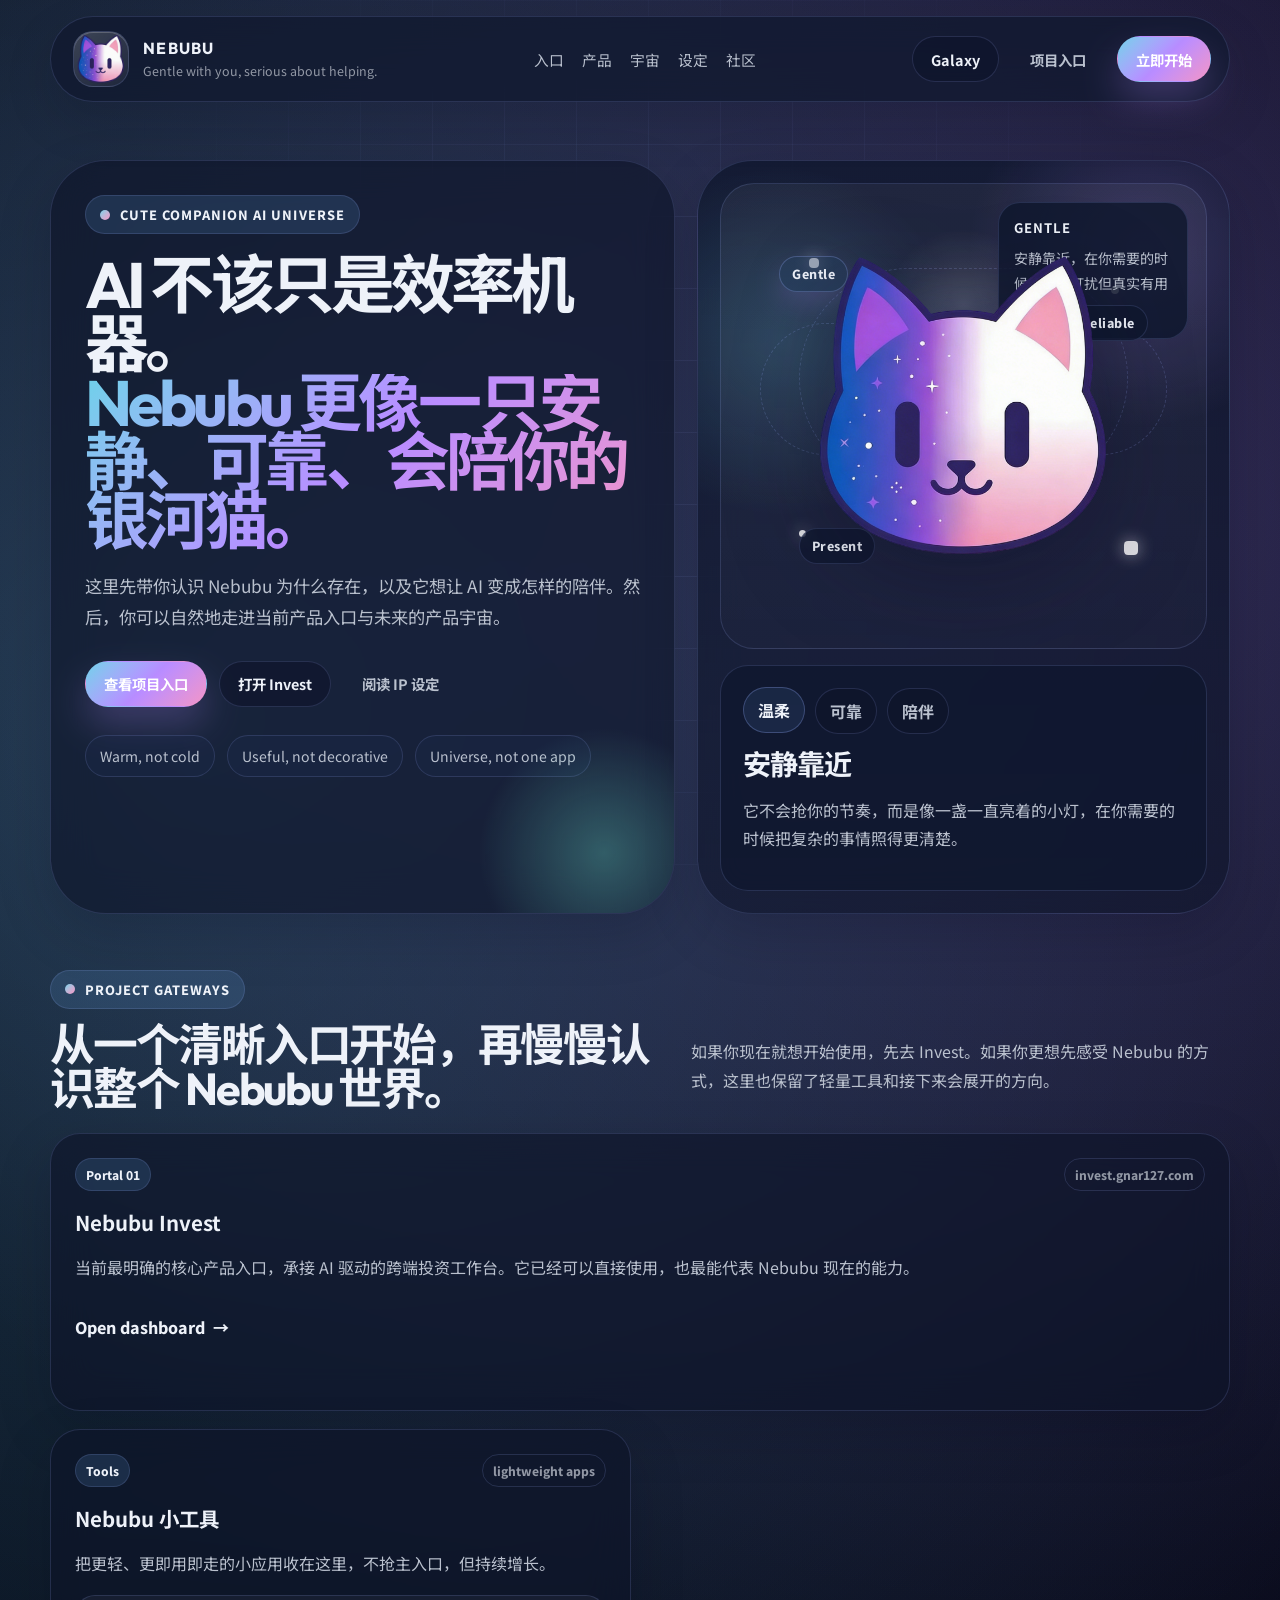
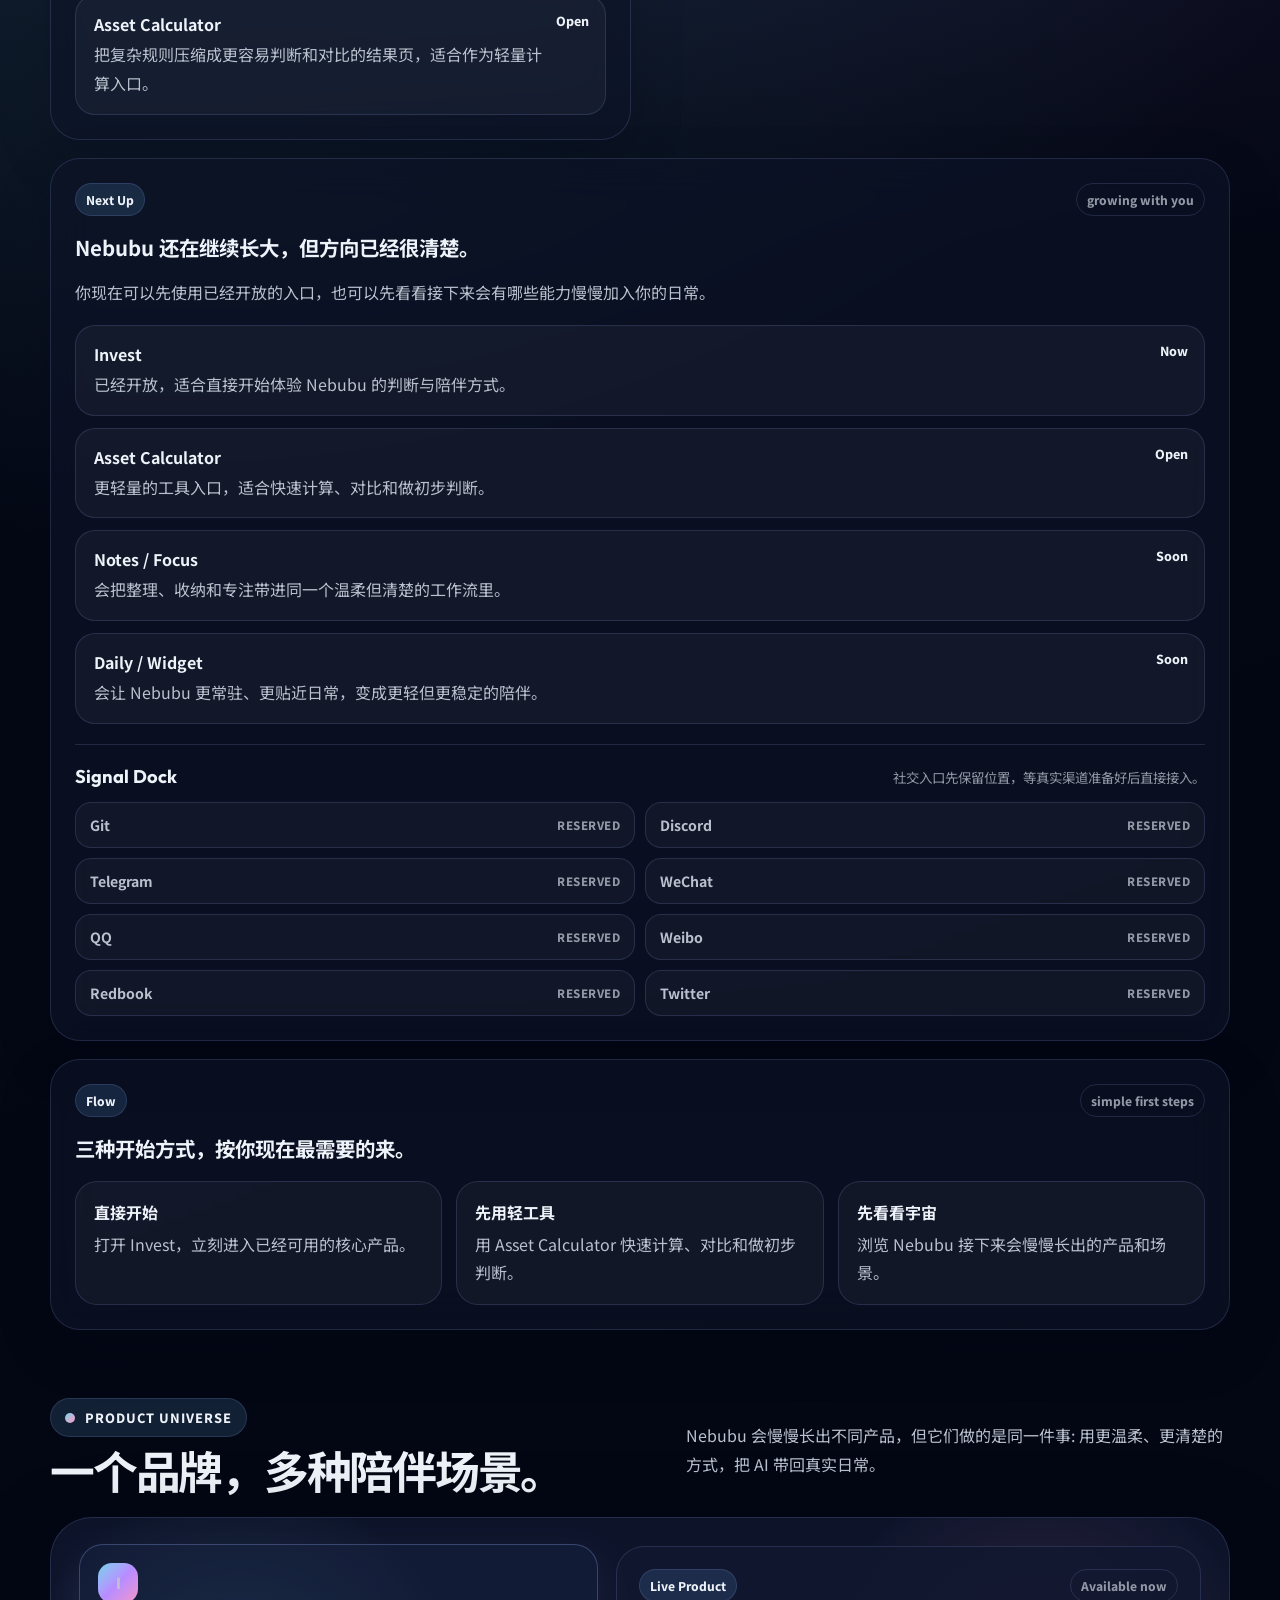
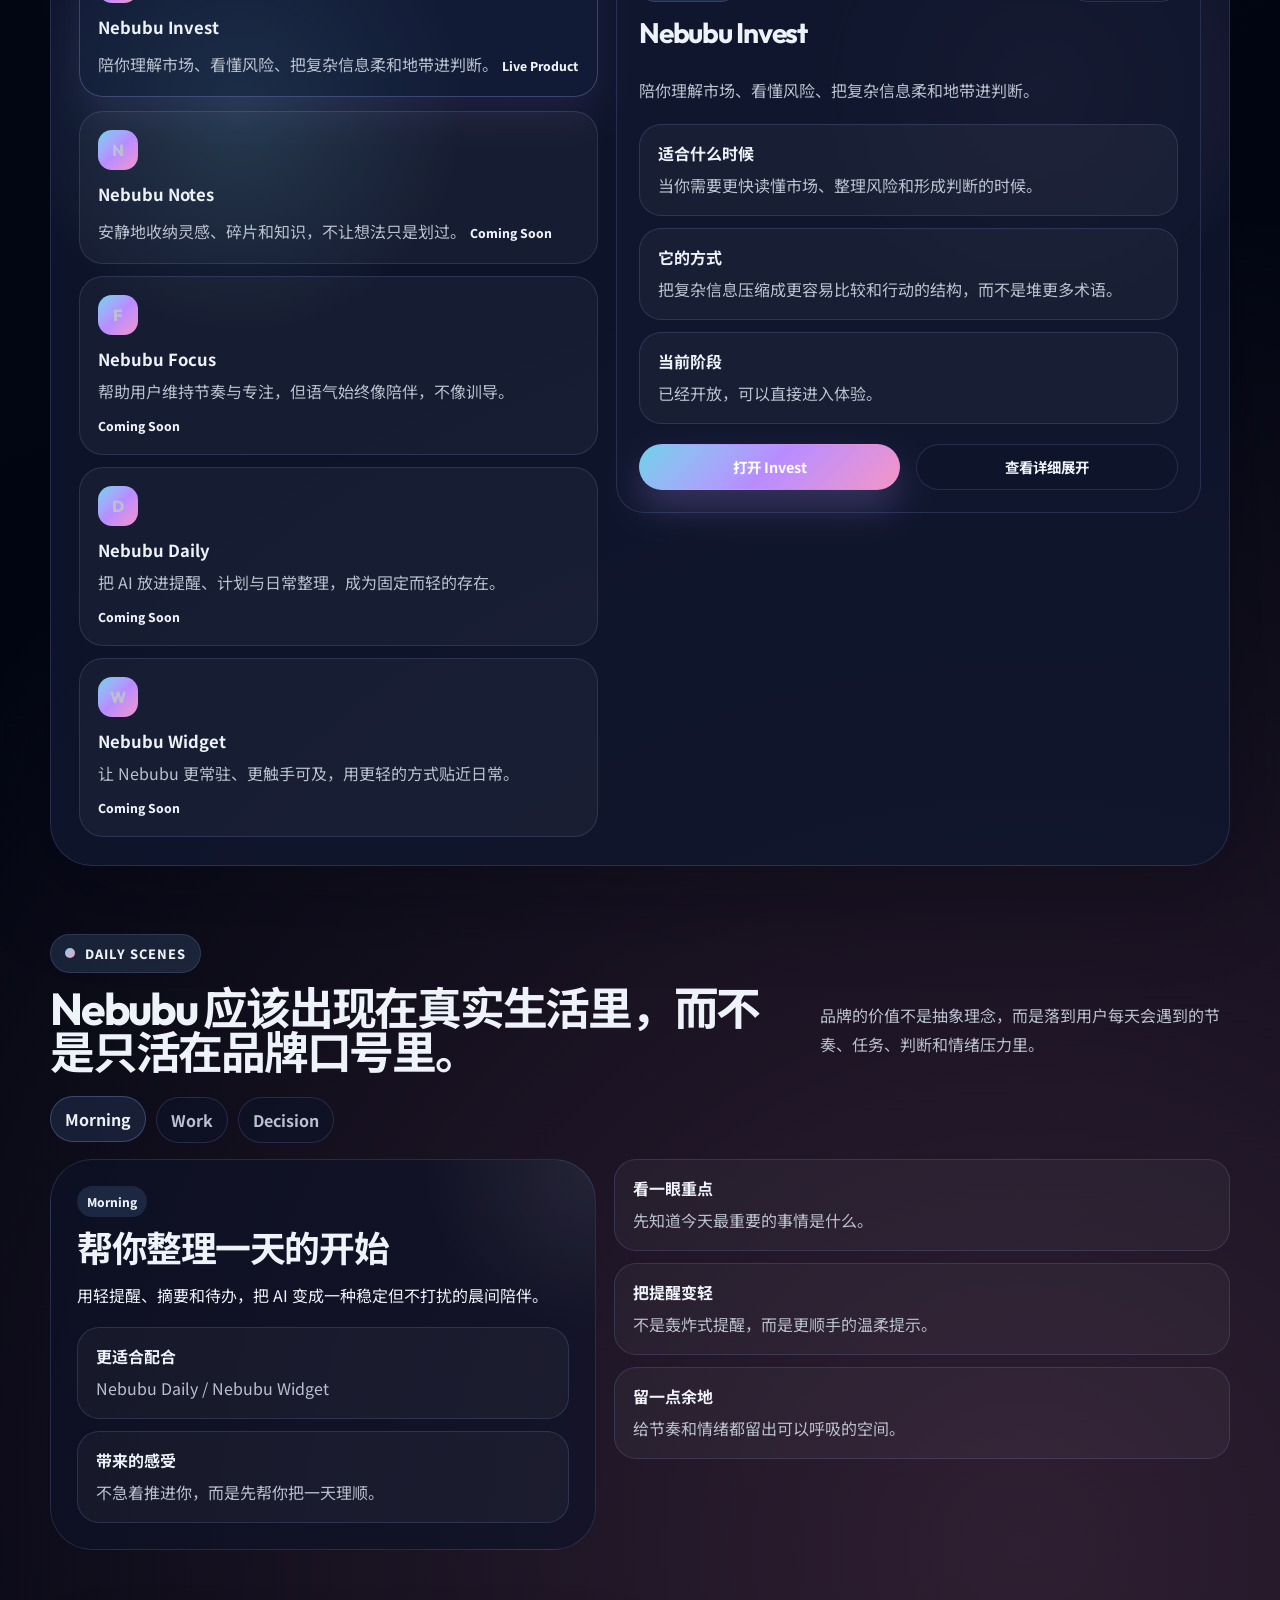
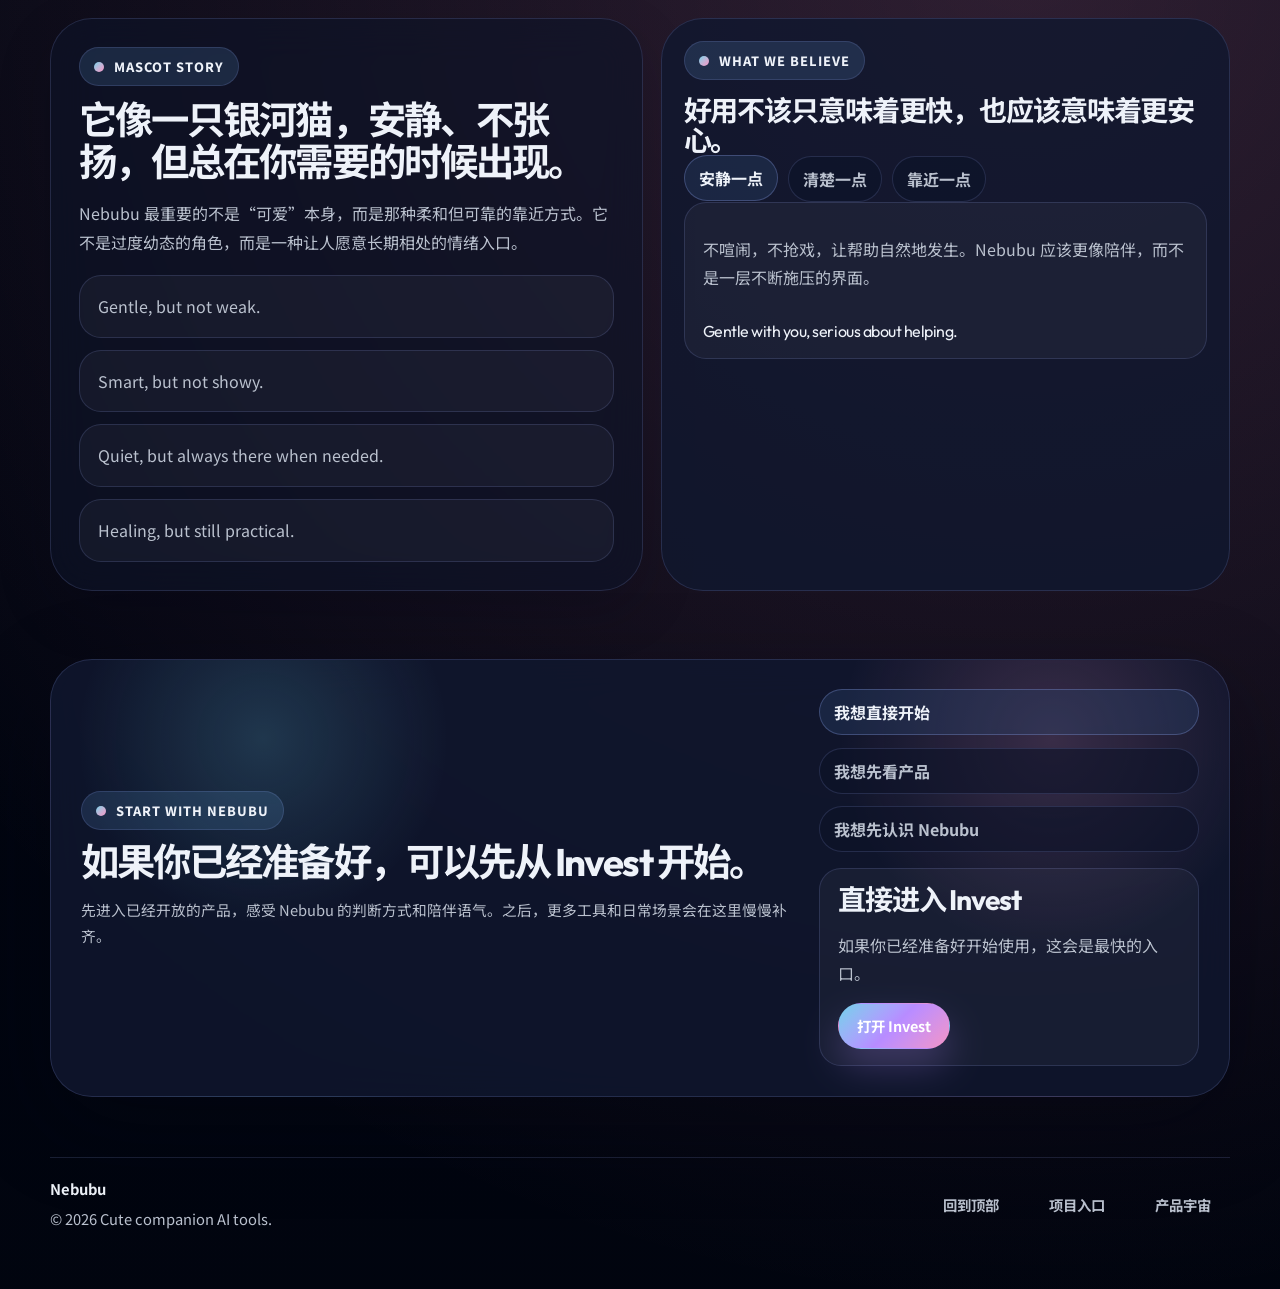
==== commit 87d7cd46: "Polish responsive navigation and social dock" ====
--- a/index.html
+++ b/index.html
@@ -1,5 +1,5 @@
 <!doctype html>
-<html lang="zh-CN">
+<html lang="zh-CN" data-theme="galaxy">
   <head>
     <meta charset="UTF-8" />
     <meta name="viewport" content="width=device-width, initial-scale=1.0" />
@@ -17,45 +17,63 @@
     />
     <style>
       :root {
-        color-scheme: light;
+        color-scheme: dark;
         --font-display: "Outfit", "Noto Sans SC", "PingFang SC", sans-serif;
         --font-body: "Noto Sans SC", "PingFang SC", "Microsoft YaHei", sans-serif;
         --container: min(1180px, calc(100vw - 28px));
-        --radius-sm: 24px;
-        --radius-md: 28px;
-        --radius-lg: 32px;
-        --bg-top: #C8E6C9;
-        --bg-bottom: #A5D6A7;
-        --bg: linear-gradient(180deg, var(--bg-top) 0%, var(--bg-bottom) 100%);
-        --card-bg: #FFFDF7;
-        --card-border: #A5D6A7;
-        --card-border-width: 2px;
-        --text: #5D4E37;
-        --text-soft: #7D6E57;
-        --text-mute: #9D8E77;
-        --accent-pink: #FFB7C5;
-        --accent-yellow: #FFE082;
-        --accent-blue: #B3E5FC;
-        --accent-green: #A5D6A7;
-        --accent-orange: #FFCC80;
-        --tag-bg: rgba(255, 183, 197, 0.2);
-        --tag-border: rgba(165, 214, 169, 0.4);
-        --shadow-card:
-          0 2px 8px rgba(139, 195, 74, 0.15),
-          0 6px 20px rgba(139, 195, 74, 0.12),
-          0 12px 40px rgba(139, 195, 74, 0.08);
-        --shadow-card-hover:
-          0 4px 12px rgba(139, 195, 74, 0.2),
-          0 10px 30px rgba(139, 195, 74, 0.15),
-          0 18px 50px rgba(139, 195, 74, 0.1);
-        --shadow-hero:
-          0 4px 12px rgba(139, 195, 74, 0.18),
-          0 10px 36px rgba(139, 195, 74, 0.14),
-          0 20px 60px rgba(139, 195, 74, 0.1);
-        --ease: 300ms cubic-bezier(0.34, 1.56, 0.64, 1);
-        --ease-slow: 500ms cubic-bezier(0.16, 1, 0.3, 1);
-        --cloud-color: rgba(255, 255, 255, 0.7);
-        --cloud-shadow: rgba(200, 220, 200, 0.3);
+        --radius-sm: 18px;
+        --radius-md: 30px;
+        --radius-lg: 42px;
+        --radius-xl: 56px;
+        --shadow-hero: 0 28px 90px rgba(5, 7, 20, 0.32);
+        --shadow-card: 0 20px 54px rgba(5, 7, 20, 0.18);
+        --ease: 260ms cubic-bezier(0.16, 1, 0.3, 1);
+        --ease-slow: 620ms cubic-bezier(0.16, 1, 0.3, 1);
+        --cursor-opacity: 0;
+      }
+
+      html[data-theme="galaxy"] {
+        color-scheme: dark;
+        --bg: oklch(0.15 0.03 268);
+        --bg-alt: oklch(0.11 0.03 258);
+        --surface: rgba(14, 20, 41, 0.7);
+        --surface-strong: rgba(16, 24, 47, 0.9);
+        --surface-soft: rgba(30, 41, 74, 0.48);
+        --line: rgba(156, 176, 255, 0.16);
+        --line-strong: rgba(156, 176, 255, 0.28);
+        --text: oklch(0.96 0.01 260);
+        --text-soft: oklch(0.81 0.02 264);
+        --text-mute: oklch(0.68 0.02 264);
+        --accent-a: oklch(0.81 0.1 216);
+        --accent-b: oklch(0.73 0.17 299);
+        --accent-c: oklch(0.78 0.13 348);
+        --accent-d: oklch(0.83 0.11 180);
+        --tag-bg: rgba(117, 185, 255, 0.14);
+        --glow-a: rgba(115, 211, 255, 0.24);
+        --glow-b: rgba(180, 113, 255, 0.22);
+        --glow-c: rgba(255, 147, 202, 0.18);
+      }
+
+      html[data-theme="cute"] {
+        color-scheme: light;
+        --bg: oklch(0.965 0.02 336);
+        --bg-alt: oklch(0.945 0.02 313);
+        --surface: rgba(255, 250, 252, 0.74);
+        --surface-strong: rgba(255, 252, 253, 0.92);
+        --surface-soft: rgba(255, 240, 246, 0.64);
+        --line: rgba(232, 148, 189, 0.22);
+        --line-strong: rgba(226, 115, 175, 0.32);
+        --text: oklch(0.31 0.04 335);
+        --text-soft: oklch(0.47 0.03 332);
+        --text-mute: oklch(0.61 0.02 329);
+        --accent-a: oklch(0.75 0.12 214);
+        --accent-b: oklch(0.71 0.17 317);
+        --accent-c: oklch(0.81 0.1 12);
+        --accent-d: oklch(0.83 0.1 180);
+        --tag-bg: rgba(255, 154, 198, 0.16);
+        --glow-a: rgba(255, 175, 210, 0.24);
+        --glow-b: rgba(146, 194, 255, 0.18);
+        --glow-c: rgba(255, 220, 158, 0.18);
       }
 
       * {
@@ -71,34 +89,43 @@
         min-height: 100vh;
         font-family: var(--font-body);
         color: var(--text);
-        background: var(--bg);
-        background-attachment: fixed;
+        background:
+          radial-gradient(circle at 14% 12%, var(--glow-a), transparent 26%),
+          radial-gradient(circle at 84% 8%, var(--glow-b), transparent 24%),
+          radial-gradient(circle at 80% 78%, var(--glow-c), transparent 28%),
+          linear-gradient(160deg, var(--bg), var(--bg-alt));
         overflow-x: hidden;
       }
 
-      .clouds-layer {
+      body::before {
+        content: "";
         position: fixed;
         inset: 0;
+        z-index: 0;
         pointer-events: none;
-        z-index: 0;
+        background-image:
+          linear-gradient(var(--line) 1px, transparent 1px),
+          linear-gradient(90deg, var(--line) 1px, transparent 1px);
+        background-size: 72px 72px;
+        mask-image: radial-gradient(circle at center, black 24%, transparent 78%);
+        opacity: 0.55;
+      }
+
+      .cursor-glow-layer {
+        position: fixed;
+        inset: 0;
+        z-index: 4;
+        pointer-events: none;
         overflow: hidden;
-      }
-
-      .cloud {
-        position: absolute;
-        filter: drop-shadow(0 4px 12px var(--cloud-shadow));
-      }
-
-      .cloud-1 { top: 5%; left: -5%; animation: cloud-drift 25s ease-in-out infinite; }
-      .cloud-2 { top: 12%; right: -8%; animation: cloud-drift 30s ease-in-out infinite 5s; }
-      .cloud-3 { top: 35%; left: 30%; opacity: 0.5; animation: cloud-drift 35s ease-in-out infinite 10s; }
-      .cloud-4 { bottom: 15%; right: -5%; animation: cloud-drift 22s ease-in-out infinite 3s; }
-
-      @keyframes cloud-drift {
-        0%, 100% { transform: translateX(0) translateY(0); }
-        25% { transform: translateX(15px) translateY(-8px); }
-        50% { transform: translateX(8px) translateY(-12px); }
-        75% { transform: translateX(20px) translateY(-5px); }
+        opacity: var(--cursor-opacity);
+        transition: opacity var(--ease);
+      }
+
+      .cursor-trail-canvas {
+        width: 100%;
+        height: 100%;
+        display: block;
+        mix-blend-mode: screen;
       }
 
       a {
@@ -117,7 +144,7 @@
 
       .page {
         position: relative;
-        z-index: 1;
+        z-index: 3;
       }
 
       .container {
@@ -133,7 +160,7 @@
       }
 
       .topbar.is-scrolled {
-        padding: 8px 0;
+        padding: 10px 0;
       }
 
       .topbar-inner {
@@ -141,12 +168,12 @@
         align-items: center;
         justify-content: space-between;
         gap: 18px;
-        padding: 12px 18px 12px 22px;
+        padding: 14px 18px 14px 22px;
         border-radius: 999px;
-        border: 2px solid var(--card-border);
-        background: rgba(255, 253, 247, 0.9);
-        backdrop-filter: blur(16px);
-        box-shadow: var(--shadow-card);
+        border: 1px solid var(--line);
+        background: color-mix(in srgb, var(--surface-strong) 84%, transparent);
+        backdrop-filter: blur(18px);
+        box-shadow: 0 20px 50px rgba(4, 6, 18, 0.14);
       }
 
       .brand {
@@ -163,9 +190,9 @@
         border-radius: 20px;
         display: grid;
         place-items: center;
-        background: var(--card-bg);
-        border: 2px solid var(--card-border);
-        box-shadow: var(--shadow-card);
+        background: linear-gradient(145deg, rgba(255, 255, 255, 0.18), rgba(255, 255, 255, 0.05));
+        border: 1px solid var(--line);
+        box-shadow: inset 0 1px 0 rgba(255, 255, 255, 0.2);
       }
 
       .brand-mark img {
@@ -220,7 +247,7 @@
         border-radius: 999px;
         transform: scaleX(0);
         transform-origin: center;
-        background: linear-gradient(90deg, var(--accent-pink), var(--accent-yellow), var(--accent-green));
+        background: linear-gradient(90deg, var(--accent-a), var(--accent-b));
         transition: transform var(--ease);
       }
 
@@ -251,26 +278,20 @@
 
       .button:hover,
       .theme-button:hover {
-        transform: translateY(-3px) scale(1.02);
-        box-shadow: var(--shadow-card-hover);
-      }
-
-      .button:active,
-      .theme-button:active {
-        transform: translateY(-1px) scale(0.98);
+        transform: translateY(-2px);
+      }
+
+      .button.secondary,
+      .theme-button {
+        border-color: var(--line);
+        background: color-mix(in srgb, var(--surface) 84%, transparent);
+        color: var(--text);
       }
 
       .button.primary {
-        color: var(--text);
-        background: linear-gradient(135deg, var(--accent-pink), var(--accent-yellow), var(--accent-green));
-        border: 2px solid var(--card-border);
-        box-shadow: var(--shadow-card);
-      }
-
-      .button.secondary {
-        border: 2px solid var(--card-border);
-        background: rgba(255, 253, 247, 0.9);
-        color: var(--text);
+        color: white;
+        background: linear-gradient(135deg, var(--accent-a), var(--accent-b), var(--accent-c));
+        box-shadow: 0 18px 36px color-mix(in srgb, var(--accent-b) 24%, transparent);
       }
 
       .button.ghost {
@@ -280,7 +301,7 @@
       }
 
       .button.ghost:hover {
-        background: rgba(255, 253, 247, 0.7);
+        background: color-mix(in srgb, var(--surface) 72%, transparent);
         color: var(--text);
       }
 
@@ -302,19 +323,32 @@
       .quote,
       .cta-shell {
         position: relative;
-        border: var(--card-border-width) solid var(--card-border);
-        background: var(--card-bg);
+        border: 1px solid var(--line);
+        background: color-mix(in srgb, var(--surface) 90%, transparent);
         box-shadow: var(--shadow-card);
+        backdrop-filter: blur(20px);
         overflow: hidden;
       }
 
       .hero-copy,
       .hero-visual {
-        border-radius: var(--radius-lg);
+        border-radius: var(--radius-xl);
       }
 
       .hero-copy {
         padding: 34px;
+      }
+
+      .hero-copy::before {
+        content: "";
+        position: absolute;
+        right: -60px;
+        bottom: -70px;
+        width: 260px;
+        height: 260px;
+        border-radius: 50%;
+        background: radial-gradient(circle, color-mix(in srgb, var(--accent-d) 38%, transparent), transparent 68%);
+        opacity: 0.85;
       }
 
       .eyebrow {
@@ -325,7 +359,7 @@
         padding: 9px 14px;
         border-radius: 999px;
         background: var(--tag-bg);
-        border: 1px solid var(--tag-border);
+        border: 1px solid var(--line);
         font-size: 0.8rem;
         font-weight: 800;
         letter-spacing: 0.08em;
@@ -337,7 +371,7 @@
         width: 10px;
         height: 10px;
         border-radius: 50%;
-        background: linear-gradient(135deg, var(--accent-pink), var(--accent-yellow));
+        background: linear-gradient(135deg, var(--accent-a), var(--accent-c));
       }
 
       .hero-title {
@@ -350,7 +384,7 @@
 
       .hero-title .gradient {
         display: block;
-        background: linear-gradient(135deg, var(--accent-pink), var(--accent-yellow), var(--accent-green));
+        background: linear-gradient(135deg, var(--accent-a), var(--accent-b), var(--accent-c));
         -webkit-background-clip: text;
         background-clip: text;
         color: transparent;
@@ -384,12 +418,11 @@
       .meta-pill {
         padding: 10px 14px;
         border-radius: 999px;
-        border: 2px solid var(--card-border);
-        background: rgba(255, 253, 247, 0.8);
+        border: 1px solid var(--line);
+        background: color-mix(in srgb, var(--surface-soft) 82%, transparent);
         color: var(--text-soft);
         font-size: 0.88rem;
       }
-
       .hero-band {
         margin-top: 26px;
         display: grid;
@@ -399,9 +432,9 @@
 
       .mini-panel {
         padding: 16px 16px 18px;
-        border-radius: var(--radius-sm);
-        border: var(--card-border-width) solid var(--card-border);
-        background: rgba(255, 253, 247, 0.7);
+        border-radius: 24px;
+        border: 1px solid var(--line);
+        background: rgba(255, 255, 255, 0.04);
       }
 
       .mini-panel strong {
@@ -420,161 +453,100 @@
         padding: 22px;
         display: grid;
         gap: 16px;
-        background: var(--card-bg);
+        background:
+          radial-gradient(circle at 16% 24%, color-mix(in srgb, var(--accent-a) 20%, transparent), transparent 24%),
+          radial-gradient(circle at 84% 12%, color-mix(in srgb, var(--accent-b) 20%, transparent), transparent 22%),
+          linear-gradient(180deg, color-mix(in srgb, var(--surface-strong) 92%, transparent), color-mix(in srgb, var(--surface) 88%, transparent));
       }
 
       .visual-stage {
         position: relative;
-        min-height: 380px;
-        border-radius: var(--radius-lg);
-        border: var(--card-border-width) solid var(--card-border);
+        min-height: 466px;
+        border-radius: 34px;
+        border: 1px solid var(--line);
         overflow: hidden;
-        background: linear-gradient(180deg, rgba(255, 253, 247, 0.9), rgba(200, 230, 201, 0.3));
-        display: flex;
-        align-items: center;
-        justify-content: center;
-      }
-
-      .mascot-circle {
-        position: relative;
-        width: 280px;
-        height: 280px;
+        background:
+          radial-gradient(circle at 50% 26%, rgba(255, 255, 255, 0.18), transparent 18%),
+          radial-gradient(circle at 50% 60%, color-mix(in srgb, var(--accent-d) 22%, transparent), transparent 24%),
+          linear-gradient(180deg, rgba(255, 255, 255, 0.05), rgba(255, 255, 255, 0.02));
+      }
+
+      .halo {
+        position: absolute;
+        inset: 50% auto auto 50%;
+        width: 330px;
+        height: 330px;
         border-radius: 50%;
-        background: linear-gradient(135deg, var(--accent-pink), var(--accent-yellow), var(--accent-green));
-        display: flex;
-        align-items: center;
-        justify-content: center;
-        box-shadow:
-          0 8px 32px rgba(139, 195, 74, 0.3),
-          0 2px 8px rgba(139, 195, 74, 0.2),
-          inset 0 2px 4px rgba(255, 255, 255, 0.5);
-        animation: gentle-bounce 4s ease-in-out infinite;
-      }
-
-      @keyframes gentle-bounce {
-        0%, 100% { transform: translateY(0); }
-        50% { transform: translateY(-8px); }
-      }
-
-      .mascot-circle img {
-        width: 200px;
-        height: 200px;
-        object-fit: contain;
-        filter: drop-shadow(0 4px 12px rgba(93, 78, 55, 0.15));
-      }
-
-      .sparkle {
+        transform: translate(-50%, -50%);
+        background:
+          radial-gradient(circle, color-mix(in srgb, var(--accent-b) 18%, transparent), transparent 58%),
+          radial-gradient(circle, color-mix(in srgb, var(--accent-a) 14%, transparent), transparent 62%);
+        filter: blur(8px);
+      }
+
+      .mascot {
         position: absolute;
-        width: 16px;
-        height: 16px;
-        animation: sparkle-twinkle 3s ease-in-out infinite;
-      }
-
-      .sparkle::before,
-      .sparkle::after {
-        content: "";
+        left: 50%;
+        top: 48%;
+        width: min(310px, 78%);
+        transform: translate(-50%, -50%);
+        filter: drop-shadow(0 26px 48px rgba(12, 10, 34, 0.34));
+      }
+
+      .orbit {
         position: absolute;
-        background: var(--accent-yellow);
-      }
-
-      .sparkle::before {
-        width: 4px;
-        height: 16px;
-        left: 6px;
-        border-radius: 2px;
-      }
-
-      .sparkle::after {
-        width: 16px;
-        height: 4px;
-        top: 6px;
-        border-radius: 2px;
-      }
-
-      .sparkle.sp1 { top: 10%; left: 8%; animation-delay: 0s; }
-      .sparkle.sp2 { top: 15%; right: 10%; animation-delay: 0.8s; }
-      .sparkle.sp3 { bottom: 18%; left: 12%; animation-delay: 1.5s; }
-      .sparkle.sp4 { bottom: 12%; right: 8%; animation-delay: 2.2s; }
-
-      @keyframes sparkle-twinkle {
-        0%, 100% { opacity: 0.4; transform: scale(0.8) rotate(0deg); }
-        50% { opacity: 1; transform: scale(1.2) rotate(45deg); }
-      }
-
-      .hero-speech {
+        border: 1px dashed color-mix(in srgb, var(--line-strong) 90%, transparent);
+        border-radius: 999px;
+        opacity: 0.8;
+      }
+
+      .orbit.o1 {
+        inset: 18% 16% auto;
+        height: 220px;
+      }
+
+      .orbit.o2 {
+        inset: 30% 8% auto;
+        height: 132px;
+      }
+
+      .spark {
         position: absolute;
-        bottom: 16px;
-        left: 50%;
-        transform: translateX(-50%);
-        width: 85%;
-        padding: 14px 18px;
-        border-radius: var(--radius-sm);
-        border: var(--card-border-width) solid var(--card-border);
-        background: rgba(255, 253, 247, 0.95);
-        text-align: center;
-        box-shadow: var(--shadow-card);
-      }
-
-      .hero-speech strong {
+        width: 10px;
+        height: 10px;
+        border-radius: 4px;
+        background: rgba(255, 255, 255, 0.85);
+        box-shadow: 0 0 16px rgba(255, 255, 255, 0.55);
+      }
+
+      .spark.s1 { top: 16%; left: 18%; }
+      .spark.s2 { top: 22%; right: 18%; width: 8px; height: 8px; }
+      .spark.s3 { bottom: 24%; left: 16%; width: 7px; height: 7px; }
+      .spark.s4 { bottom: 20%; right: 14%; width: 14px; height: 14px; }
+
+      .speech-bubble {
+        position: absolute;
+        right: 18px;
+        top: 18px;
+        width: 190px;
+        padding: 15px 15px 17px;
+        border-radius: 22px;
+        border: 1px solid var(--line);
+        background: color-mix(in srgb, var(--surface-strong) 94%, transparent);
+      }
+
+      .speech-bubble strong {
         display: block;
-        margin-bottom: 4px;
+        margin-bottom: 8px;
         font-size: 0.82rem;
         text-transform: uppercase;
         letter-spacing: 0.08em;
       }
 
-      .hero-speech span {
+      .speech-bubble span {
         color: var(--text-soft);
         font-size: 0.88rem;
-        line-height: 1.5;
-      }
-
-      .companion-panel {
-        padding: 22px;
-        border-radius: var(--radius-md);
-        border: var(--card-border-width) solid var(--card-border);
-        background: var(--card-bg);
-      }
-
-      .companion-tabs {
-        display: flex;
-        flex-wrap: wrap;
-        gap: 10px;
-      }
-
-      .companion-tab {
-        border: var(--card-border-width) solid var(--card-border);
-        background: rgba(255, 253, 247, 0.8);
-        color: var(--text-soft);
-        border-radius: 999px;
-        padding: 10px 14px;
-        font: inherit;
-        font-weight: 700;
-        cursor: pointer;
-        transition: transform var(--ease), border-color var(--ease), background var(--ease), color var(--ease);
-      }
-
-      .companion-tab:hover,
-      .companion-tab.is-active {
-        transform: translateY(-1px);
-        border-color: var(--accent-pink);
-        background: rgba(255, 183, 197, 0.2);
-        color: var(--text);
-      }
-
-      .companion-panel strong {
-        display: block;
-        margin-top: 16px;
-        font-family: var(--font-display);
-        font-size: 1.4rem;
-        letter-spacing: -0.03em;
-        color: var(--text);
-      }
-
-      .companion-panel p {
-        color: var(--text-soft);
-        line-height: 1.75;
-        margin: 8px 0 0;
+        line-height: 1.65;
       }
 
       .manifest-grid {
@@ -585,9 +557,9 @@
 
       .manifest-note {
         padding: 16px;
-        border-radius: var(--radius-sm);
-        border: var(--card-border-width) solid var(--card-border);
-        background: rgba(255, 253, 247, 0.7);
+        border-radius: 24px;
+        border: 1px solid var(--line);
+        background: rgba(255, 255, 255, 0.04);
       }
 
       .manifest-note strong {
@@ -599,14 +571,6 @@
         color: var(--text-soft);
         font-size: 0.9rem;
         line-height: 1.65;
-      }
-
-      .mascot-hotspot {
-        display: none;
-      }
-
-      .orbit {
-        display: none;
       }
 
       .section {
@@ -682,7 +646,7 @@
         align-items: center;
         padding: 7px 10px;
         border-radius: 999px;
-        border: var(--card-border-width) solid var(--card-border);
+        border: 1px solid var(--line);
         font-size: 0.75rem;
         font-weight: 800;
       }
@@ -731,8 +695,8 @@
         gap: 14px;
         padding: 16px 16px 16px 18px;
         border-radius: 20px;
-        border: var(--card-border-width) solid var(--card-border);
-        background: rgba(255, 253, 247, 0.7);
+        border: 1px solid var(--line);
+        background: rgba(255, 255, 255, 0.04);
       }
 
       .tool-item strong,
@@ -747,6 +711,61 @@
         font-style: normal;
         font-size: 0.78rem;
         font-weight: 800;
+      }
+
+      .signal-dock {
+        margin-top: 20px;
+        padding-top: 20px;
+        border-top: 1px solid var(--line);
+      }
+
+      .signal-dock-head {
+        display: flex;
+        align-items: end;
+        justify-content: space-between;
+        gap: 14px;
+      }
+
+      .signal-dock-head strong {
+        font-family: var(--font-display);
+        font-size: 1.15rem;
+      }
+
+      .signal-dock-head span {
+        max-width: 22rem;
+        color: var(--text-mute);
+        font-size: 0.84rem;
+        line-height: 1.6;
+        text-align: right;
+      }
+
+      .signal-grid {
+        display: grid;
+        grid-template-columns: repeat(2, minmax(0, 1fr));
+        gap: 10px;
+        margin-top: 14px;
+      }
+
+      .signal-item {
+        display: flex;
+        align-items: center;
+        justify-content: space-between;
+        gap: 10px;
+        padding: 12px 14px;
+        border: 1px solid var(--line);
+        border-radius: 16px;
+        background: rgba(255, 255, 255, 0.035);
+        color: var(--text-soft);
+        font-size: 0.88rem;
+      }
+
+      .signal-item em {
+        color: var(--text-mute);
+        font-size: 0.72rem;
+        font-style: normal;
+        font-weight: 800;
+        letter-spacing: 0.04em;
+        text-transform: uppercase;
       }
 
       .quote {
@@ -772,8 +791,8 @@
       .story-list li {
         padding: 16px 18px;
         border-radius: 22px;
-        border: var(--card-border-width) solid var(--card-border);
-        background: rgba(255, 253, 247, 0.7);
+        border: 1px solid var(--line);
+        background: rgba(255, 255, 255, 0.04);
       }
 
       .principle-grid {
@@ -783,76 +802,10 @@
       }
 
       .principle-card {
-        position: relative;
         padding: 22px;
         border-radius: var(--radius-md);
-        border: var(--card-border-width) solid var(--card-border);
-        background: var(--card-bg);
-        box-shadow: var(--shadow-card);
-        cursor: pointer;
-        overflow: hidden;
-        transition: box-shadow var(--ease), transform var(--ease);
-      }
-
-      .principle-card:hover {
-        box-shadow: var(--shadow-card-hover);
-        transform: translateY(-2px);
-      }
-
-      .principle-card[data-expanded="true"] {
-        grid-column: span 2;
-      }
-
-      .principle-preview {
-        transition: opacity var(--ease);
-      }
-
-      .principle-card:not([data-expanded="true"]) .principle-full {
-        display: none;
-      }
-
-      .principle-card[data-expanded="true"] .principle-preview {
-        opacity: 0.6;
-      }
-
-      .principle-full {
-        margin-top: 14px;
-        padding-top: 14px;
-        border-top: var(--card-border-width) solid var(--card-border);
-        opacity: 0;
-        max-height: 0;
-        overflow: hidden;
-        transition: opacity var(--ease-slow), max-height var(--ease-slow);
-      }
-
-      .principle-card[data-expanded="true"] .principle-full {
-        opacity: 1;
-        max-height: 300px;
-      }
-
-      .principle-arrow {
-        position: absolute;
-        top: 22px;
-        right: 22px;
-        width: 24px;
-        height: 24px;
-        display: flex;
-        align-items: center;
-        justify-content: center;
-        transition: transform var(--ease);
-      }
-
-      .principle-arrow::before {
-        content: "";
-        width: 8px;
-        height: 8px;
-        border-right: 2px solid var(--text-mute);
-        border-bottom: 2px solid var(--text-mute);
-        transform: rotate(45deg);
-      }
-
-      .principle-card[data-expanded="true"] .principle-arrow {
-        transform: rotate(180deg);
+        border: 1px solid var(--line);
+        background: color-mix(in srgb, var(--surface-soft) 90%, transparent);
       }
 
       .principle-badge,
@@ -863,10 +816,21 @@
         display: grid;
         place-items: center;
         margin-bottom: 18px;
-        background: linear-gradient(135deg, var(--accent-pink), var(--accent-yellow), var(--accent-blue));
+        background: linear-gradient(135deg, var(--accent-a), var(--accent-b), var(--accent-c));
         color: white;
         font-family: var(--font-display);
         font-weight: 800;
+      }
+
+      .universe-shell {
+        padding: 28px;
+        border-radius: var(--radius-lg);
+        border: 1px solid var(--line);
+        background:
+          radial-gradient(circle at 16% 20%, color-mix(in srgb, var(--accent-a) 16%, transparent), transparent 18%),
+          radial-gradient(circle at 84% 18%, color-mix(in srgb, var(--accent-c) 16%, transparent), transparent 18%),
+          color-mix(in srgb, var(--surface-strong) 92%, transparent);
+        box-shadow: var(--shadow-hero);
       }
 
       .product-grid {
@@ -879,8 +843,8 @@
       .product-card {
         padding: 22px 18px;
         border-radius: 28px;
-        border: var(--card-border-width) solid var(--card-border);
-        background: rgba(255, 253, 247, 0.7);
+        border: 1px solid var(--line);
+        background: rgba(255, 255, 255, 0.05);
       }
 
       .product-card:nth-child(2n) {
@@ -889,14 +853,6 @@
 
       .product-card:nth-child(4) {
         margin-top: 54px;
-      }
-
-      .product-art {
-        width: 100%;
-        height: auto;
-        border-radius: var(--radius-sm);
-        margin-bottom: 14px;
-        object-fit: contain;
       }
 
       .status-pill {
@@ -914,10 +870,10 @@
         justify-content: space-between;
         padding: 24px;
         border-radius: var(--radius-md);
-        border: var(--card-border-width) solid var(--card-border);
+        border: 1px solid var(--line);
         background:
           radial-gradient(circle at top right, rgba(255, 255, 255, 0.08), transparent 26%),
-          rgba(255, 253, 247, 0.92);
+          color-mix(in srgb, var(--surface) 92%, transparent);
       }
 
       .scene-tag {
@@ -932,7 +888,7 @@
 
       .scene-footer {
         padding-top: 18px;
-        border-top: var(--card-border-width) solid var(--card-border);
+        border-top: 1px solid var(--line);
         color: var(--text);
         font-weight: 700;
       }
@@ -946,8 +902,8 @@
       .anti-item {
         padding: 15px 16px;
         border-radius: 20px;
-        border: var(--card-border-width) solid var(--card-border);
-        background: rgba(255, 253, 247, 0.7);
+        border: 1px solid var(--line);
+        background: rgba(255, 255, 255, 0.04);
       }
 
       .anti-item strong {
@@ -956,38 +912,48 @@
       }
 
       .cta-shell {
-        border-radius: 24px;
-        padding: 20px 24px;
-        border: 2px solid #A5D6A7;
-        background-color: #FFFDF7;
-        background-image: none;
-        box-shadow: 0 4px 12px rgba(139, 195, 74, 0.18), 0 10px 36px rgba(139, 195, 74, 0.14), 0 20px 60px rgba(139, 195, 74, 0.1);
+        border-radius: var(--radius-lg);
+        padding: 30px;
+        background:
+          radial-gradient(circle at 18% 18%, color-mix(in srgb, var(--accent-a) 18%, transparent), transparent 18%),
+          radial-gradient(circle at 85% 18%, color-mix(in srgb, var(--accent-c) 18%, transparent), transparent 20%),
+          color-mix(in srgb, var(--surface-strong) 92%, transparent);
+        box-shadow: var(--shadow-hero);
         display: flex;
         align-items: center;
         justify-content: space-between;
-        gap: 20px;
+        gap: 24px;
       }
 
       .cta-shell h2 {
-        margin: 10px 0 8px;
+        margin: 14px 0 12px;
         font-family: var(--font-display);
-        font-size: clamp(1.6rem, 2.5vw, 2.4rem);
+        font-size: clamp(2.2rem, 3vw, 3.5rem);
         line-height: 0.98;
         letter-spacing: -0.05em;
       }
 
       .hero-band,
       .manifest-grid,
+      #principles,
+      #entries .gateway-stack > article.card:last-child,
+      #products .product-grid,
+      #scenes .scene-grid,
+      #story .world-grid > .quote:last-child,
       #contact .cta-actions {
         display: none;
+      }
+
+      #entries .gateway-grid {
+        grid-template-columns: 1fr;
       }
 
       .mascot-hotspot {
         position: absolute;
         padding: 8px 12px;
         border-radius: 999px;
-        border: var(--card-border-width) solid var(--card-border);
-        background: rgba(255, 253, 247, 0.88);
+        border: 1px solid var(--line);
+        background: color-mix(in srgb, var(--surface-strong) 88%, transparent);
         color: var(--text);
         font: inherit;
         font-size: 0.78rem;
@@ -1003,10 +969,10 @@
 
       .mascot-hotspot:hover,
       .mascot-hotspot[aria-pressed="true"] {
-        transform: translateY(-3px) scale(1.05);
-        border-color: var(--card-border);
-        background: rgba(255, 183, 197, 0.35);
-        box-shadow: 0 12px 28px rgba(139, 195, 74, 0.22);
+        transform: translateY(-2px);
+        border-color: var(--line-strong);
+        background: color-mix(in srgb, var(--tag-bg) 70%, var(--surface-strong));
+        box-shadow: 0 12px 26px color-mix(in srgb, var(--accent-b) 18%, transparent);
       }
 
       .mascot-hotspot[data-companion="gentle"] {
@@ -1029,12 +995,13 @@
       .product-panel {
         padding: 22px;
         border-radius: 28px;
-        border: var(--card-border-width) solid var(--card-border);
-        background: rgba(255, 253, 247, 0.9);
+        border: 1px solid var(--line);
+        background: color-mix(in srgb, var(--surface-strong) 90%, transparent);
       }
 
       .companion-tabs,
-      .belief-pills {
+      .belief-pills,
+      .scene-tabs {
         display: flex;
         flex-wrap: wrap;
         gap: 10px;
@@ -1044,8 +1011,8 @@
       .belief-pill,
       .scene-toggle,
       .cta-choice {
-        border: var(--card-border-width) solid var(--card-border);
-        background: rgba(255, 253, 247, 0.88);
+        border: 1px solid var(--line);
+        background: color-mix(in srgb, var(--surface) 88%, transparent);
         color: var(--text-soft);
         border-radius: 999px;
         padding: 10px 14px;
@@ -1069,8 +1036,8 @@
       .cta-choice:hover,
       .cta-choice.is-active {
         transform: translateY(-1px);
-        border-color: var(--card-border);
-        background: rgba(255, 183, 197, 0.36);
+        border-color: var(--line-strong);
+        background: color-mix(in srgb, var(--tag-bg) 72%, var(--surface-strong));
         color: var(--text);
       }
 
@@ -1091,7 +1058,10 @@
       .product-panel p,
       .cta-choice-panel p,
       .entry-path span,
+      .product-switch span,
       .product-panel-item span,
+      .scene-stage-item span,
+      .scene-moment span,
       .drawer-summary,
       .drawer-point span {
         color: var(--text-soft);
@@ -1113,8 +1083,8 @@
         display: block;
         padding: 18px;
         border-radius: 22px;
-        border: var(--card-border-width) solid var(--card-border);
-        background: rgba(255, 253, 247, 0.7);
+        border: 1px solid var(--line);
+        background: rgba(255, 255, 255, 0.04);
         transition:
           transform var(--ease),
           border-color var(--ease),
@@ -1122,106 +1092,105 @@
       }
 
       .entry-path:hover {
-        transform: translateY(-4px) scale(1.01);
-        border-color: var(--card-border);
-        background: rgba(255, 253, 247, 0.78);
-        box-shadow: 0 12px 32px rgba(139, 195, 74, 0.15);
+        transform: translateY(-3px);
+        border-color: var(--line-strong);
+        background: color-mix(in srgb, var(--surface-soft) 78%, transparent);
       }
 
       .entry-path strong,
       .product-panel-item strong,
+      .scene-stage-item strong,
+      .scene-moment strong,
       .drawer-point strong {
         display: block;
         margin-bottom: 6px;
       }
 
+      .product-showcase,
+      .scene-stage {
+        display: grid;
+        grid-template-columns: minmax(0, 0.94fr) minmax(320px, 1.06fr);
+        gap: 18px;
+        align-items: start;
+      }
+
+      .product-selector {
+        display: grid;
+        gap: 12px;
+      }
+
+      .product-switch {
+        width: 100%;
+        padding: 18px;
+        text-align: left;
+        font: inherit;
+        color: inherit;
+        border-radius: 24px;
+        border: 1px solid var(--line);
+        background: rgba(255, 255, 255, 0.04);
+        cursor: pointer;
+        transition:
+          transform var(--ease),
+          border-color var(--ease),
+          background var(--ease),
+          box-shadow var(--ease);
+      }
+
+      .product-switch:hover,
+      .product-switch.is-active {
+        transform: translateY(-2px);
+        border-color: var(--line-strong);
+        background: color-mix(in srgb, var(--surface-soft) 82%, transparent);
+        box-shadow: 0 18px 36px color-mix(in srgb, var(--accent-b) 10%, transparent);
+      }
+
+      .product-switch-badge {
+        width: 40px;
+        height: 40px;
+        display: grid;
+        place-items: center;
+        border-radius: 14px;
+        margin-bottom: 12px;
+        background: linear-gradient(135deg, var(--accent-a), var(--accent-b), var(--accent-c));
+        color: white;
+        font-family: var(--font-display);
+        font-weight: 800;
+      }
+
+      .product-switch strong {
+        display: block;
+        margin-bottom: 6px;
+        font-size: 1.04rem;
+        color: var(--text);
+      }
+
+      .product-switch em {
+        display: inline-flex;
+        margin-top: 12px;
+        font-style: normal;
+        font-size: 0.76rem;
+        font-weight: 800;
+        color: var(--text);
+      }
+
       .product-panel-grid,
+      .scene-stage-list,
       .drawer-points {
         display: grid;
         gap: 12px;
         margin-top: 20px;
       }
 
-      .product-panel {
-        display: grid;
-        gap: 18px;
-      }
-
-      .product-art-shell {
-        display: grid;
-        gap: 0;
-      }
-
-      .product-art-stage {
-        --product-glow-a: rgba(255, 183, 197, 0.28);
-        --product-glow-b: rgba(179, 229, 252, 0.22);
-        position: relative;
-        min-height: 340px;
-        padding: 10px 14px 0;
-        border-radius: 30px;
-        overflow: hidden;
-        background:
-          radial-gradient(circle at 24% 24%, var(--product-glow-a), transparent 30%),
-          radial-gradient(circle at 78% 18%, var(--product-glow-b), transparent 26%),
-          linear-gradient(180deg, rgba(255, 255, 255, 0.06), rgba(255, 255, 255, 0));
-      }
-
-      .product-art-stage::after {
-        content: "";
-        position: absolute;
-        inset: auto 16% 4% 16%;
-        height: 18%;
-        border-radius: 999px;
-        background: radial-gradient(circle, rgba(139, 195, 74, 0.3), transparent 72%);
-        filter: blur(20px);
-      }
-
-      .product-panel-art {
-        position: relative;
-        z-index: 1;
-        width: 100%;
-        max-height: 320px;
-        margin: 0 auto;
-        object-fit: contain;
-        transform: translateY(12px);
-        filter: drop-shadow(0 30px 54px rgba(139, 195, 74, 0.25));
-      }
-
-      .product-art-meta {
-        position: absolute;
-        left: 16px;
-        right: 16px;
-        top: 14px;
-        display: flex;
-        align-items: center;
-        justify-content: space-between;
-        gap: 12px;
-        flex-wrap: wrap;
-        z-index: 2;
-      }
-
-      .product-art-tag,
-      .product-art-palette {
-        display: inline-flex;
-        align-items: center;
-        min-height: 34px;
-        padding: 8px 12px;
-        border-radius: 999px;
-        border: 1px solid rgba(165, 214, 169, 0.92);
-        background: rgba(255, 253, 247, 0.74);
-        color: var(--text);
-        font-size: 0.8rem;
-        backdrop-filter: blur(14px);
-      }
-
       .product-panel-item,
+      .scene-stage-item,
+      .scene-moment,
       .drawer-point,
       .cta-choice-panel,
       .belief-stage {
         padding: 16px 18px;
         border-radius: 22px;
-        border: var(--card-border-width) solid var(--card-border);
-        background: rgba(255, 253, 247, 0.7);
+        border: 1px solid var(--line);
+        background: rgba(255, 255, 255, 0.04);
       }
 
       .product-panel-actions,
@@ -1233,6 +1202,33 @@
       .product-panel-actions {
         margin-top: 20px;
         grid-template-columns: repeat(2, minmax(0, 1fr));
+      }
+
+      .scene-experience {
+        display: grid;
+        gap: 16px;
+      }
+
+      .scene-stage-copy {
+        padding: 26px;
+        border-radius: var(--radius-lg);
+        border: 1px solid var(--line);
+        background:
+          radial-gradient(circle at top right, rgba(255, 255, 255, 0.08), transparent 26%),
+          color-mix(in srgb, var(--surface) 92%, transparent);
+      }
+
+      .scene-stage-copy h3 {
+        margin: 14px 0 12px;
+        font-family: var(--font-display);
+        font-size: clamp(2rem, 2.8vw, 3rem);
+        line-height: 1.02;
+        letter-spacing: -0.04em;
+      }
+
+      .scene-moments {
+        display: grid;
+        gap: 12px;
       }
 
       .belief-panel {
@@ -1253,16 +1249,11 @@
 
       .cta-choice-list {
         display: grid;
-        grid-template-columns: 1fr;
         gap: 12px;
       }
 
       .cta-choice {
         text-align: left;
-        width: 100%;
-        display: block;
-        box-sizing: border-box;
-        white-space: nowrap;
       }
 
       .cta-choice-panel strong {
@@ -1273,7 +1264,7 @@
         position: fixed;
         inset: 0;
         z-index: 36;
-        background: rgba(139, 195, 74, 0.35);
+        background: rgba(10, 14, 28, 0.42);
         backdrop-filter: blur(8px);
       }
 
@@ -1286,8 +1277,8 @@
         width: min(480px, calc(100vw - 36px));
         padding: 22px;
         border-radius: 32px;
-        border: var(--card-border-width) solid var(--card-border);
-        background: rgba(255, 253, 247, 0.94);
+        border: 1px solid var(--line);
+        background: color-mix(in srgb, var(--surface-strong) 94%, transparent);
         box-shadow: var(--shadow-hero);
         transform: translateX(calc(100% + 40px));
         opacity: 0;
@@ -1323,9 +1314,9 @@
       .drawer-close {
         width: 42px;
         height: 42px;
-        border: var(--card-border-width) solid var(--card-border);
+        border: 1px solid var(--line);
         border-radius: 999px;
-        background: rgba(255, 253, 247, 0.7);
+        background: rgba(255, 255, 255, 0.04);
         color: var(--text);
         cursor: pointer;
       }
@@ -1347,7 +1338,7 @@
         justify-content: space-between;
         gap: 18px;
         padding-top: 18px;
-        border-top: var(--card-border-width) solid var(--card-border);
+        border-top: 1px solid var(--line);
       }
 
       .footer-copy {
@@ -1371,7 +1362,9 @@
         .hero-grid,
         .gateway-grid,
         .world-grid,
-        .manifesto-grid {
+        .manifesto-grid,
+        .product-showcase,
+        .scene-stage {
           grid-template-columns: 1fr;
         }
 
@@ -1387,14 +1380,22 @@
 
       @media (max-width: 860px) {
         .topbar-inner {
-          flex-wrap: wrap;
-          justify-content: center;
+          flex-wrap: nowrap;
+          justify-content: space-between;
           border-radius: 28px;
         }
 
-        .nav-links,
+        .nav-links {
+          display: none;
+        }
+
         .topbar-actions {
-          justify-content: center;
+          justify-content: flex-end;
+          margin-left: auto;
+        }
+
+        .topbar-actions .button.ghost {
+          display: none;
         }
 
         .hero-band,
@@ -1418,6 +1419,16 @@
           flex-direction: column;
           align-items: flex-start;
         }
+
+        .mascot-hotspot[data-companion="gentle"] {
+          top: 12%;
+          left: 10%;
+        }
+
+        .mascot-hotspot[data-companion="reliable"] {
+          top: 18%;
+          right: 10%;
+        }
       }
 
       @media (max-width: 560px) {
@@ -1429,8 +1440,48 @@
         .hero-visual,
         .quote,
         .cta-shell,
+        .universe-shell,
         .card {
           padding: 20px;
+        }
+
+        .topbar {
+          padding: 10px 0;
+        }
+
+        .topbar-inner {
+          gap: 8px;
+          padding: 10px 12px;
+        }
+
+        .brand {
+          gap: 8px;
+        }
+
+        .brand-mark {
+          width: 44px;
+          height: 44px;
+          border-radius: 15px;
+        }
+
+        .brand-copy strong {
+          font-size: 0.9rem;
+        }
+
+        .brand-copy span {
+          display: none;
+        }
+
+        .topbar-actions {
+          gap: 6px;
+        }
+
+        .topbar-actions .theme-button,
+        .topbar-actions .button.primary {
+          width: auto;
+          min-height: 38px;
+          padding: 0 12px;
+          font-size: 0.78rem;
         }
 
         .hero-title,
@@ -1443,6 +1494,11 @@
         .button,
         .theme-button {
           width: 100%;
+        }
+
+        .topbar-actions .button,
+        .topbar-actions .theme-button {
+          width: auto;
         }
 
         .hero-actions,
@@ -1453,7 +1509,8 @@
           grid-template-columns: 1fr;
         }
 
-          .companion-tabs,
+        .scene-tabs,
+        .companion-tabs,
         .belief-pills {
           display: grid;
           grid-template-columns: 1fr;
@@ -1465,15 +1522,31 @@
         }
 
         .visual-stage {
-          min-height: 320px;
-        }
-
-        .product-art-stage {
-          min-height: 260px;
-        }
-
-        .product-panel-art {
-          max-height: 220px;
+          min-height: 390px;
+        }
+
+        .speech-bubble {
+          width: 150px;
+        }
+
+        .signal-dock-head {
+          display: block;
+        }
+
+        .signal-dock-head span {
+          display: block;
+          margin-top: 6px;
+          text-align: left;
+        }
+
+        .signal-grid {
+          grid-template-columns: 1fr;
+        }
+      }
+
+      @media (hover: none), (pointer: coarse) {
+        .cursor-glow-layer {
+          display: none;
         }
       }
 
@@ -1495,32 +1568,16 @@
           opacity: 1;
           transform: none;
         }
+
+        .cursor-glow-layer {
+          display: none;
+        }
       }
     </style>
   </head>
   <body>
-    <!-- Cloud Layer -->
-    <div class="clouds-layer" aria-hidden="true">
-      <svg class="cloud cloud-1" viewBox="0 0 200 80" width="180">
-        <ellipse cx="60" cy="50" rx="50" ry="30" fill="var(--cloud-color)"/>
-        <ellipse cx="100" cy="40" rx="60" ry="35" fill="var(--cloud-color)"/>
-        <ellipse cx="150" cy="50" rx="45" ry="28" fill="var(--cloud-color)"/>
-      </svg>
-      <svg class="cloud cloud-2" viewBox="0 0 160 70" width="140">
-        <ellipse cx="40" cy="45" rx="35" ry="22" fill="var(--cloud-color)"/>
-        <ellipse cx="80" cy="35" rx="45" ry="28" fill="var(--cloud-color)"/>
-        <ellipse cx="120" cy="45" rx="38" ry="24" fill="var(--cloud-color)"/>
-      </svg>
-      <svg class="cloud cloud-3" viewBox="0 0 220 90" width="200">
-        <ellipse cx="70" cy="55" rx="55" ry="32" fill="var(--cloud-color)" opacity="0.6"/>
-        <ellipse cx="120" cy="42" rx="65" ry="38" fill="var(--cloud-color)" opacity="0.6"/>
-        <ellipse cx="175" cy="55" rx="50" ry="30" fill="var(--cloud-color)" opacity="0.6"/>
-      </svg>
-      <svg class="cloud cloud-4" viewBox="0 0 140 60" width="120">
-        <ellipse cx="35" cy="38" rx="30" ry="18" fill="var(--cloud-color)"/>
-        <ellipse cx="70" cy="30" rx="40" ry="24" fill="var(--cloud-color)"/>
-        <ellipse cx="105" cy="38" rx="32" ry="20" fill="var(--cloud-color)"/>
-      </svg>
+    <div class="cursor-glow-layer" aria-hidden="true">
+      <canvas class="cursor-trail-canvas" id="cursorTrailCanvas"></canvas>
     </div>
     <div class="page">
       <header class="topbar" id="topbar">
@@ -1541,9 +1598,11 @@
               <a href="#products">产品</a>
               <a href="#products">宇宙</a>
               <a href="#story">设定</a>
+              <a href="#social">社区</a>
             </nav>
 
             <div class="topbar-actions">
+              <button class="theme-button" id="themeToggle" type="button">Galaxy</button>
               <a class="button ghost" href="#entries">项目入口</a>
               <a class="button primary" href="#contact">立即开始</a>
             </div>
@@ -1594,17 +1653,21 @@
 
             <aside class="hero-visual" data-reveal>
               <div class="visual-stage">
-                <div class="mascot-circle">
-                  <img src="nebubu-animate/main.png" alt="Nebubu mascot" />
-                </div>
-                <div class="sparkle sp1"></div>
-                <div class="sparkle sp2"></div>
-                <div class="sparkle sp3"></div>
-                <div class="sparkle sp4"></div>
-                <div class="hero-speech">
+                <div class="halo"></div>
+                <div class="orbit o1"></div>
+                <div class="orbit o2"></div>
+                <div class="spark s1"></div>
+                <div class="spark s2"></div>
+                <div class="spark s3"></div>
+                <div class="spark s4"></div>
+                <div class="speech-bubble">
                   <strong id="companionSpeechLabel">Gentle</strong>
                   <span id="companionSpeechText">安静靠近，在你需要的时候给出不打扰但真实有用的帮助。</span>
                 </div>
+                <button class="mascot-hotspot" type="button" data-companion="gentle" aria-pressed="true">Gentle</button>
+                <button class="mascot-hotspot" type="button" data-companion="reliable" aria-pressed="false">Reliable</button>
+                <button class="mascot-hotspot" type="button" data-companion="present" aria-pressed="false">Present</button>
+                <img class="mascot" src="assets/logo-full.png" alt="Nebubu galaxy cat logo" />
               </div>
 
               <div class="companion-panel">
@@ -1635,6 +1698,119 @@
           </div>
         </section>
 
+        <section class="section" id="entries">
+          <div class="container">
+            <div class="section-head" data-reveal>
+              <div>
+                <div class="eyebrow">Project Gateways</div>
+                <h2>从一个清晰入口开始，再慢慢认识整个 Nebubu 世界。</h2>
+              </div>
+              <p>
+                如果你现在就想开始使用，先去 Invest。如果你更想先感受 Nebubu 的方式，这里也保留了轻量工具和接下来会展开的方向。
+              </p>
+            </div>
+
+            <div class="gateway-grid">
+              <div class="gateway-stack">
+                <a class="card featured" href="https://invest.gnar127.com/" target="_blank" rel="noreferrer" data-reveal>
+                  <div class="card-top">
+                    <span class="kicker">Portal 01</span>
+                    <span class="domain">invest.gnar127.com</span>
+                  </div>
+                  <h3>Nebubu Invest</h3>
+                  <p>
+                    当前最明确的核心产品入口，承接 AI 驱动的跨端投资工作台。它已经可以直接使用，也最能代表 Nebubu 现在的能力。
+                  </p>
+                  <span class="cta-link">Open dashboard</span>
+                </a>
+
+                <article class="card" data-reveal>
+                  <div class="card-top">
+                    <span class="kicker">Tools</span>
+                    <span class="domain">lightweight apps</span>
+                  </div>
+                  <h3>Nebubu 小工具</h3>
+                  <p>把更轻、更即用即走的小应用收在这里，不抢主入口，但持续增长。</p>
+                  <div class="tool-list">
+                    <a class="tool-item" href="https://asset.gnar127.com/" target="_blank" rel="noreferrer">
+                      <div>
+                        <strong>Asset Calculator</strong>
+                        <span>把复杂规则压缩成更容易判断和对比的结果页，适合作为轻量计算入口。</span>
+                      </div>
+                      <em>Open</em>
+                    </a>
+                  </div>
+                </article>
+
+                <article class="card" data-reveal>
+                  <div class="card-top">
+                    <span class="kicker">Start Here</span>
+                  </div>
+                  <h3>先从一个已经可用的产品开始，再慢慢认识这个品牌。</h3>
+                  <p>我们不想一上来就把所有东西塞给你。先从清楚的入口开始，等你熟悉之后，再走进更多工具、场景和产品。</p>
+                </article>
+              </div>
+
+              <div class="dock-stack">
+                <article class="card" data-reveal>
+                  <div class="card-top">
+                    <span class="kicker">Next Up</span>
+                    <span class="domain">growing with you</span>
+                  </div>
+                  <h3>Nebubu 还在继续长大，但方向已经很清楚。</h3>
+                  <p>你现在可以先使用已经开放的入口，也可以先看看接下来会有哪些能力慢慢加入你的日常。</p>
+
+                  <div class="social-list">
+                    <div class="social-item"><div><strong>Invest</strong><span>已经开放，适合直接开始体验 Nebubu 的判断与陪伴方式。</span></div><em>Now</em></div>
+                    <div class="social-item"><div><strong>Asset Calculator</strong><span>更轻量的工具入口，适合快速计算、对比和做初步判断。</span></div><em>Open</em></div>
+                    <div class="social-item"><div><strong>Notes / Focus</strong><span>会把整理、收纳和专注带进同一个温柔但清楚的工作流里。</span></div><em>Soon</em></div>
+                    <div class="social-item"><div><strong>Daily / Widget</strong><span>会让 Nebubu 更常驻、更贴近日常，变成更轻但更稳定的陪伴。</span></div><em>Soon</em></div>
+                  </div>
+
+                  <div class="signal-dock" id="social">
+                    <div class="signal-dock-head">
+                      <strong>Signal Dock</strong>
+                      <span>社交入口先保留位置，等真实渠道准备好后直接接入。</span>
+                    </div>
+                    <div class="signal-grid" aria-label="社交入口预留位">
+                      <div class="signal-item"><strong>Git</strong><em>Reserved</em></div>
+                      <div class="signal-item"><strong>Discord</strong><em>Reserved</em></div>
+                      <div class="signal-item"><strong>Telegram</strong><em>Reserved</em></div>
+                      <div class="signal-item"><strong>WeChat</strong><em>Reserved</em></div>
+                      <div class="signal-item"><strong>QQ</strong><em>Reserved</em></div>
+                      <div class="signal-item"><strong>Weibo</strong><em>Reserved</em></div>
+                      <div class="signal-item"><strong>Redbook</strong><em>Reserved</em></div>
+                      <div class="signal-item"><strong>Twitter</strong><em>Reserved</em></div>
+                    </div>
+                  </div>
+                </article>
+              </div>
+            </div>
+
+            <article class="card entry-guide" data-reveal>
+              <div class="card-top">
+                <span class="kicker">Flow</span>
+                <span class="domain">simple first steps</span>
+              </div>
+              <h3>三种开始方式，按你现在最需要的来。</h3>
+              <div class="entry-paths">
+                <a class="entry-path" href="https://invest.gnar127.com/" target="_blank" rel="noreferrer">
+                  <strong>直接开始</strong>
+                  <span>打开 Invest，立刻进入已经可用的核心产品。</span>
+                </a>
+                <a class="entry-path" href="https://asset.gnar127.com/" target="_blank" rel="noreferrer">
+                  <strong>先用轻工具</strong>
+                  <span>用 Asset Calculator 快速计算、对比和做初步判断。</span>
+                </a>
+                <a class="entry-path" href="#products">
+                  <strong>先看看宇宙</strong>
+                  <span>浏览 Nebubu 接下来会慢慢长出的产品和场景。</span>
+                </a>
+              </div>
+            </article>
+          </div>
+        </section>
+
         <section class="section" id="principles">
           <div class="container">
             <div class="section-head" data-reveal>
@@ -1648,49 +1824,25 @@
             </div>
 
             <div class="principle-grid">
-              <article class="principle-card" data-reveal data-expanded="false">
+              <article class="principle-card" data-reveal>
                 <div class="principle-badge">01</div>
-                <div class="principle-preview">
-                  <h3>温柔感</h3>
-                  <p>不制造焦虑，不用压迫式提示抢注意力，而是用更平静的方式陪你理解问题。</p>
-                </div>
-                <div class="principle-full">
-                  <p>在每个产品的细节里，我们选择用更安静的方式呈现帮助——不催促，不施压，让用户感受到被理解而不是被驱动。</p>
-                </div>
-                <div class="principle-arrow"></div>
+                <h3>温柔感</h3>
+                <p>不制造焦虑，不用压迫式提示抢注意力，而是用更平静的方式陪你理解问题。</p>
               </article>
-              <article class="principle-card" data-reveal data-expanded="false">
+              <article class="principle-card" data-reveal>
                 <div class="principle-badge">02</div>
-                <div class="principle-preview">
-                  <h3>可靠感</h3>
-                  <p>可爱只是入口，不是全部。真正留下你的，应该是清楚、稳定、能落到日常里的帮助。</p>
-                </div>
-                <div class="principle-full">
-                  <p>Nebubu 的可靠感来自于稳定的反馈、长期一致的品牌体验，以及每个功能都认真对待的设计态度。可靠不是口号，而是每天都在发生的事实。</p>
-                </div>
-                <div class="principle-arrow"></div>
+                <h3>可靠感</h3>
+                <p>可爱只是入口，不是全部。真正留下你的，应该是清楚、稳定、能落到日常里的帮助。</p>
               </article>
-              <article class="principle-card" data-reveal data-expanded="false">
+              <article class="principle-card" data-reveal>
                 <div class="principle-badge">03</div>
-                <div class="principle-preview">
-                  <h3>母品牌视角</h3>
-                  <p>Nebubu 不只是一款工具，而是一整套会逐步展开的陪伴式产品体验。</p>
-                </div>
-                <div class="principle-full">
-                  <p>从 Invest 到 Notes、Focus、Daily、Widget，每一步都是在同一个世界观下的自然延伸。我们不是在做一个工具，而是在构建一个会长期陪伴你的世界。</p>
-                </div>
-                <div class="principle-arrow"></div>
+                <h3>母品牌视角</h3>
+                <p>Nebubu 不只是一款工具，而是一整套会逐步展开的陪伴式产品体验。</p>
               </article>
-              <article class="principle-card" data-reveal data-expanded="false">
+              <article class="principle-card" data-reveal>
                 <div class="principle-badge">04</div>
-                <div class="principle-preview">
-                  <h3>长期扩展</h3>
-                  <p>从 Invest 到未来的 Notes、Focus、Daily、Widget，每一步都应该属于同一个世界。</p>
-                </div>
-                <div class="principle-full">
-                  <p>我们不追求一次性发布所有产品，而是让每个产品都先在自己的场景里打磨好，再自然地与已有产品产生连接，形成更大的使用体验网络。</p>
-                </div>
-                <div class="principle-arrow"></div>
+                <h3>长期扩展</h3>
+                <p>从 Invest 到未来的 Notes、Focus、Daily、Widget，每一步都应该属于同一个世界。</p>
               </article>
             </div>
           </div>
@@ -1708,37 +1860,103 @@
               </p>
             </div>
 
-            <div class="product-grid" data-reveal>
-              <article class="product-card">
-                <img class="product-art" src="nebubu-animate/nebubu-invest-key.png" alt="Nebubu Invest" />
-                <h3>Nebubu Invest</h3>
-                <p>陪你理解市场、看懂风险、把复杂信息柔和地带进判断。</p>
-                <div class="status-pill">Live Product</div>
-              </article>
-              <article class="product-card">
-                <img class="product-art" src="nebubu-animate/nebubu-notes-key.png" alt="Nebubu Notes" />
-                <h3>Nebubu Notes</h3>
-                <p>安静地收纳灵感、碎片和知识，不让想法只是划过。</p>
-                <div class="status-pill">Coming Soon</div>
-              </article>
-              <article class="product-card">
-                <img class="product-art" src="nebubu-animate/nebubu-focus-key.png" alt="Nebubu Focus" />
-                <h3>Nebubu Focus</h3>
-                <p>帮助用户维持节奏与专注，但语气始终像陪伴，不像训导。</p>
-                <div class="status-pill">Coming Soon</div>
-              </article>
-              <article class="product-card">
-                <img class="product-art" src="nebubu-animate/nebubu-daily-key.png" alt="Nebubu Daily" />
-                <h3>Nebubu Daily</h3>
-                <p>把 AI 放进提醒、计划与日常整理，成为固定而轻的存在。</p>
-                <div class="status-pill">Coming Soon</div>
-              </article>
-              <article class="product-card">
-                <img class="product-art" src="nebubu-animate/nebubu-widget-key.png" alt="Nebubu Widget" />
-                <h3>Nebubu Widget</h3>
-                <p>让 Nebubu 更常驻、更触手可及，用更轻的方式贴近日常。</p>
-                <div class="status-pill">Coming Soon</div>
-              </article>
+            <div class="universe-shell" data-reveal>
+              <div class="product-showcase">
+                <div class="product-selector" role="tablist" aria-label="Nebubu products">
+                  <button class="product-switch is-active" type="button" data-product-key="invest">
+                    <span class="product-switch-badge">I</span>
+                    <strong>Nebubu Invest</strong>
+                    <span>陪你理解市场、看懂风险、把复杂信息柔和地带进判断。</span>
+                    <em>Live Product</em>
+                  </button>
+                  <button class="product-switch" type="button" data-product-key="notes">
+                    <span class="product-switch-badge">N</span>
+                    <strong>Nebubu Notes</strong>
+                    <span>安静地收纳灵感、碎片和知识，不让想法只是划过。</span>
+                    <em>Coming Soon</em>
+                  </button>
+                  <button class="product-switch" type="button" data-product-key="focus">
+                    <span class="product-switch-badge">F</span>
+                    <strong>Nebubu Focus</strong>
+                    <span>帮助用户维持节奏与专注，但语气始终像陪伴，不像训导。</span>
+                    <em>Coming Soon</em>
+                  </button>
+                  <button class="product-switch" type="button" data-product-key="daily">
+                    <span class="product-switch-badge">D</span>
+                    <strong>Nebubu Daily</strong>
+                    <span>把 AI 放进提醒、计划与日常整理，成为固定而轻的存在。</span>
+                    <em>Coming Soon</em>
+                  </button>
+                  <button class="product-switch" type="button" data-product-key="widget">
+                    <span class="product-switch-badge">W</span>
+                    <strong>Nebubu Widget</strong>
+                    <span>让 Nebubu 更常驻、更触手可及，用更轻的方式贴近日常。</span>
+                    <em>Coming Soon</em>
+                  </button>
+                </div>
+
+                <article class="product-panel">
+                  <div class="card-top">
+                    <span class="kicker" id="productPanelState">Live Product</span>
+                    <span class="domain" id="productPanelTime">Available now</span>
+                  </div>
+                  <h3 id="productPanelTitle">Nebubu Invest</h3>
+                  <p id="productPanelSummary">陪你理解市场、看懂风险、把复杂信息柔和地带进判断。</p>
+
+                  <div class="product-panel-grid">
+                    <div class="product-panel-item">
+                      <strong>适合什么时候</strong>
+                      <span id="productPanelUse">当你需要更快读懂市场、整理风险和形成判断的时候。</span>
+                    </div>
+                    <div class="product-panel-item">
+                      <strong>它的方式</strong>
+                      <span id="productPanelMode">把复杂信息压缩成更容易比较和行动的结构，而不是堆更多术语。</span>
+                    </div>
+                    <div class="product-panel-item">
+                      <strong>当前阶段</strong>
+                      <span id="productPanelStage">已经开放，可以直接进入体验。</span>
+                    </div>
+                  </div>
+
+                  <div class="product-panel-actions">
+                    <a class="button primary" id="productPrimaryAction" href="https://invest.gnar127.com/" target="_blank" rel="noreferrer">打开 Invest</a>
+                    <button class="button secondary" id="productDrawerTrigger" type="button">查看详细展开</button>
+                  </div>
+                </article>
+              </div>
+
+              <div class="product-grid">
+                <article class="product-card">
+                  <div class="product-badge">I</div>
+                  <h3>Nebubu Invest</h3>
+                  <p>陪你理解市场、看懂风险、把复杂信息柔和地带进判断。</p>
+                  <div class="status-pill">Live Product</div>
+                </article>
+                <article class="product-card">
+                  <div class="product-badge">N</div>
+                  <h3>Nebubu Notes</h3>
+                  <p>安静地收纳灵感、碎片和知识，不让想法只是划过。</p>
+                  <div class="status-pill">Coming Soon</div>
+                </article>
+                <article class="product-card">
+                  <div class="product-badge">F</div>
+                  <h3>Nebubu Focus</h3>
+                  <p>帮助用户维持节奏与专注，但语气始终像陪伴，不像训导。</p>
+                  <div class="status-pill">Coming Soon</div>
+                </article>
+                <article class="product-card">
+                  <div class="product-badge">D</div>
+                  <h3>Nebubu Daily</h3>
+                  <p>把 AI 放进提醒、计划与日常整理，成为固定而轻的存在。</p>
+                  <div class="status-pill">Coming Soon</div>
+                </article>
+                <article class="product-card">
+                  <div class="product-badge">W</div>
+                  <h3>Nebubu Widget</h3>
+                  <p>让 Nebubu 更常驻、更触手可及，用更轻的方式贴近日常。</p>
+                  <div class="status-pill">Coming Soon</div>
+                </article>
+              </div>
             </div>
           </div>
         </section>
@@ -1751,6 +1969,48 @@
                 <h2>Nebubu 应该出现在真实生活里，而不是只活在品牌口号里。</h2>
               </div>
               <p>品牌的价值不是抽象理念，而是落到用户每天会遇到的节奏、任务、判断和情绪压力里。</p>
+            </div>
+
+            <div class="scene-experience" data-reveal>
+              <div class="scene-tabs" role="tablist" aria-label="Daily scenes">
+                <button class="scene-toggle is-active" type="button" data-scene-key="morning">Morning</button>
+                <button class="scene-toggle" type="button" data-scene-key="work">Work</button>
+                <button class="scene-toggle" type="button" data-scene-key="decision">Decision</button>
+              </div>
+
+              <div class="scene-stage">
+                <div class="scene-stage-copy">
+                  <span class="scene-tag" id="sceneStageTag">Morning</span>
+                  <h3 id="sceneStageTitle">帮你整理一天的开始</h3>
+                  <p id="sceneStageBody">用轻提醒、摘要和待办，把 AI 变成一种稳定但不打扰的晨间陪伴。</p>
+
+                  <div class="scene-stage-list">
+                    <div class="scene-stage-item">
+                      <strong>更适合配合</strong>
+                      <span id="sceneStageProducts">Nebubu Daily / Nebubu Widget</span>
+                    </div>
+                    <div class="scene-stage-item">
+                      <strong>带来的感受</strong>
+                      <span id="sceneStageFeeling">不急着推进你，而是先帮你把一天理顺。</span>
+                    </div>
+                  </div>
+                </div>
+
+                <div class="scene-moments" id="sceneMoments">
+                  <div class="scene-moment">
+                    <strong>看一眼重点</strong>
+                    <span>先知道今天最重要的事情是什么。</span>
+                  </div>
+                  <div class="scene-moment">
+                    <strong>把提醒变轻</strong>
+                    <span>不是轰炸式提醒，而是更顺手的温柔提示。</span>
+                  </div>
+                  <div class="scene-moment">
+                    <strong>留一点余地</strong>
+                    <span>给节奏和情绪都留出可以呼吸的空间。</span>
+                  </div>
+                </div>
+              </div>
             </div>
 
             <div class="scene-grid">
@@ -1782,73 +2042,69 @@
           </div>
         </section>
 
-        <section class="section" id="entries">
-          <div class="container">
-            <div class="section-head" data-reveal>
-              <div>
-                <div class="eyebrow">Project Gateways</div>
-                <h2>从一个清晰入口开始，再慢慢认识整个 Nebubu 世界。</h2>
+        <section class="section" id="story">
+          <div class="container world-grid">
+            <article class="quote" data-reveal>
+              <div class="eyebrow">Mascot Story</div>
+              <strong>它像一只银河猫，安静、不张扬，但总在你需要的时候出现。</strong>
+              <p>
+                Nebubu 最重要的不是“可爱”本身，而是那种柔和但可靠的靠近方式。它不是过度幼态的角色，而是一种让人愿意长期相处的情绪入口。
+              </p>
+              <ul class="story-list">
+                <li>Gentle, but not weak.</li>
+                <li>Smart, but not showy.</li>
+                <li>Quiet, but always there when needed.</li>
+                <li>Healing, but still practical.</li>
+              </ul>
+            </article>
+
+            <article class="belief-panel" data-reveal>
+              <div class="eyebrow">What We Believe</div>
+              <strong>好用不该只意味着更快，也应该意味着更安心。</strong>
+              <div class="belief-pills" role="tablist" aria-label="Nebubu beliefs">
+                <button class="belief-pill is-active" type="button" data-belief-key="quiet">安静一点</button>
+                <button class="belief-pill" type="button" data-belief-key="clear">清楚一点</button>
+                <button class="belief-pill" type="button" data-belief-key="near">靠近一点</button>
               </div>
+              <div class="belief-stage">
+                <p id="beliefBody">不喧闹，不抢戏，让帮助自然地发生。Nebubu 应该更像陪伴，而不是一层不断施压的界面。</p>
+                <span class="belief-signature">Gentle with you, serious about helping.</span>
+              </div>
+            </article>
+
+            <article class="quote" data-reveal>
+              <div class="eyebrow">What We Believe</div>
+              <strong>好用不该只意味着更快，也应该意味着更安心。</strong>
               <p>
-                如果你现在就想开始使用，先去 Invest。如果你更想先感受 Nebubu 的方式，这里也保留了轻量工具和接下来会展开的方向。
+                我们希望 Nebubu 带来的不是压迫式效率，而是一种更轻、更稳、更愿意每天使用的帮助。它可以聪明，但不必炫耀; 可以可爱，但一定要可靠。
+                <br /><br />
+                <span style="font-family: var(--font-display); font-size: 1.4rem; letter-spacing: -0.03em; color: var(--text);">
+                  Gentle with you, serious about helping.
+                </span>
               </p>
-            </div>
-
-            <div class="gateway-grid">
-              <div class="gateway-stack">
-                <a class="card featured" href="https://invest.gnar127.com/" target="_blank" rel="noreferrer" data-reveal>
-                  <div class="card-top">
-                    <span class="kicker">Portal 01</span>
-                    <span class="domain">invest.gnar127.com</span>
-                  </div>
-                  <h3>Nebubu Invest</h3>
-                  <p>
-                    当前最明确的核心产品入口，承接 AI 驱动的跨端投资工作台。它已经可以直接使用，也最能代表 Nebubu 现在的能力。
-                  </p>
-                  <span class="cta-link">Open dashboard</span>
-                </a>
-
-                <article class="card" data-reveal>
-                  <div class="card-top">
-                    <span class="kicker">Tools</span>
-                    <span class="domain">lightweight apps</span>
-                  </div>
-                  <h3>Nebubu 小工具</h3>
-                  <p>把更轻、更即用即走的小应用收在这里，不抢主入口，但持续增长。</p>
-                  <div class="tool-list">
-                    <a class="tool-item" href="https://asset.gnar127.com/" target="_blank" rel="noreferrer">
-                      <div>
-                        <strong>Asset Calculator</strong>
-                        <span>把复杂规则压缩成更容易判断和对比的结果页，适合作为轻量计算入口。</span>
-                      </div>
-                      <em>Open</em>
-                    </a>
-                  </div>
-                </article>
+              <div class="anti-list">
+                <div class="anti-item">
+                  <strong>安静一点</strong>
+                  <span>不喧闹，不抢戏，让帮助自然地发生。</span>
+                </div>
+                <div class="anti-item">
+                  <strong>清楚一点</strong>
+                  <span>复杂的事情可以被解释得更容易理解，而不是更像黑箱。</span>
+                </div>
+                <div class="anti-item">
+                  <strong>靠近一点</strong>
+                  <span>产品不是冷冰冰的命令界面，而是愿意长期待在你身边的工具。</span>
+                </div>
               </div>
-
-              <div class="dock-stack">
-                <article class="card" data-reveal>
-                  <div class="card-top">
-                    <span class="kicker">Next Up</span>
-                    <span class="domain">coming soon</span>
-                  </div>
-                  <h3>更多产品正在路上</h3>
-                  <div class="social-list">
-                    <div class="social-item"><div><strong>Notes / Focus</strong><span>整理、收纳和专注，带进同一个温柔但清楚的工作流</span></div><em>Soon</em></div>
-                    <div class="social-item"><div><strong>Daily / Widget</strong><span>更常驻、更贴近日常，变成更轻但更稳定的陪伴</span></div><em>Soon</em></div>
-                  </div>
-                </article>
-              </div>
-            </div>
+            </article>
           </div>
         </section>
 
         <section class="section" id="contact">
           <div class="container">
-            <div class="cta-shell">
+            <div class="cta-shell" data-reveal>
               <div>
-                <div class="eyebrow">Ready?</div>
+                <div class="eyebrow">Start With Nebubu</div>
                 <h2 id="ctaHeadline">如果你已经准备好，可以先从 Invest 开始。</h2>
                 <p class="footer-copy" id="ctaBody">
                   先进入已经开放的产品，感受 Nebubu 的判断方式和陪伴语气。之后，更多工具和日常场景会在这里慢慢补齐。
@@ -1858,7 +2114,7 @@
                 <div class="cta-choice-list" role="tablist" aria-label="Start choices">
                   <button class="cta-choice is-active" type="button" data-cta-key="start">我想直接开始</button>
                   <button class="cta-choice" type="button" data-cta-key="products">我想先看产品</button>
-                  <button class="cta-choice" type="button" data-cta-key="principles">我想了解理念</button>
+                  <button class="cta-choice" type="button" data-cta-key="story">我想先认识 Nebubu</button>
                 </div>
 
                 <div class="cta-choice-panel">
@@ -1869,8 +2125,8 @@
               </div>
               <div class="cta-actions">
                 <a class="button primary" href="https://invest.gnar127.com/" target="_blank" rel="noreferrer">打开 Invest</a>
-                <a class="button secondary" href="#products">查看产品</a>
-                <a class="button secondary" href="#principles">了解理念</a>
+                <a class="button secondary" href="#products">查看产品宇宙</a>
+                <a class="button secondary" href="#story">阅读 Nebubu 设定</a>
               </div>
             </div>
           </div>
@@ -1918,8 +2174,10 @@
     <script>
       const root = document.documentElement;
       const topbar = document.getElementById("topbar");
+      const themeToggle = document.getElementById("themeToggle");
       const yearEl = document.getElementById("year");
       const revealTargets = document.querySelectorAll("[data-reveal]");
+      const storageKey = "nebubu-home-theme";
       const reduceMotion = window.matchMedia("(prefers-reduced-motion: reduce)").matches;
       const finePointer = window.matchMedia("(hover: hover) and (pointer: fine)").matches;
       const cursorLayer = document.querySelector(".cursor-glow-layer");
@@ -1928,6 +2186,7 @@
       const companionSpeechText = document.getElementById("companionSpeechText");
       const companionTitle = document.getElementById("companionTitle");
       const companionBody = document.getElementById("companionBody");
+      const companionHotspots = document.querySelectorAll("[data-companion]");
       const companionTabs = document.querySelectorAll("[data-companion-tab]");
       const productSwitches = document.querySelectorAll("[data-product-key]");
       const productPanelState = document.getElementById("productPanelState");
@@ -1937,10 +2196,6 @@
       const productPanelUse = document.getElementById("productPanelUse");
       const productPanelMode = document.getElementById("productPanelMode");
       const productPanelStage = document.getElementById("productPanelStage");
-      const productArtStage = document.getElementById("productArtStage");
-      const productPanelArt = document.getElementById("productPanelArt");
-      const productArtTag = document.getElementById("productArtTag");
-      const productArtPalette = document.getElementById("productArtPalette");
       const productPrimaryAction = document.getElementById("productPrimaryAction");
       const productDrawerTrigger = document.getElementById("productDrawerTrigger");
       const drawerScrim = document.getElementById("drawerScrim");
@@ -1952,6 +2207,13 @@
       const drawerPoints = document.getElementById("drawerPoints");
       const drawerAction = document.getElementById("drawerAction");
       const drawerClose = document.getElementById("drawerClose");
+      const sceneToggles = document.querySelectorAll("[data-scene-key]");
+      const sceneStageTag = document.getElementById("sceneStageTag");
+      const sceneStageTitle = document.getElementById("sceneStageTitle");
+      const sceneStageBody = document.getElementById("sceneStageBody");
+      const sceneStageProducts = document.getElementById("sceneStageProducts");
+      const sceneStageFeeling = document.getElementById("sceneStageFeeling");
+      const sceneMoments = document.getElementById("sceneMoments");
       const beliefPills = document.querySelectorAll("[data-belief-key]");
       const beliefBody = document.getElementById("beliefBody");
       const ctaChoices = document.querySelectorAll("[data-cta-key]");
@@ -1960,7 +2222,6 @@
       const ctaChoiceTitle = document.getElementById("ctaChoiceTitle");
       const ctaChoiceBody = document.getElementById("ctaChoiceBody");
       const ctaChoiceAction = document.getElementById("ctaChoiceAction");
-      const principleCards = document.querySelectorAll(".principle-card");
 
       const companionStates = {
         gentle: {
@@ -1995,12 +2256,6 @@
           actionLabel: "打开 Invest",
           actionHref: "https://invest.gnar127.com/",
           actionExternal: true,
-          artSrc: "nebubu-animate/nebubu-invest-key.png",
-          artAlt: "Nebubu Invest product mascot",
-          artTag: "Invest 形态",
-          artPalette: "Deep navy / silver / ice blue",
-          artGlowA: "rgba(125, 169, 255, 0.28)",
-          artGlowB: "rgba(191, 229, 255, 0.18)",
           details: [
             { title: "读懂信息", body: "把复杂市场信息整理成更容易比较和判断的结构。" },
             { title: "降低压力", body: "不替你做决定，而是让判断过程更柔和、更清楚。" },
@@ -2018,12 +2273,6 @@
           actionLabel: "先看品牌故事",
           actionHref: "#story",
           actionExternal: false,
-          artSrc: "nebubu-animate/nebubu-notes-key.png",
-          artAlt: "Nebubu Notes product mascot",
-          artTag: "Notes 形态",
-          artPalette: "Paper white / sky blue / soft yellow",
-          artGlowA: "rgba(164, 217, 255, 0.26)",
-          artGlowB: "rgba(255, 228, 162, 0.18)",
           details: [
             { title: "收纳碎片", body: "让零散灵感和笔记不再只是在屏幕上划过。" },
             { title: "保留上下文", body: "重要的不是记住一条信息，而是知道它为什么值得留下。" },
@@ -2041,12 +2290,6 @@
           actionLabel: "查看产品宇宙",
           actionHref: "#products",
           actionExternal: false,
-          artSrc: "nebubu-animate/nebubu-focus-key.png",
-          artAlt: "Nebubu Focus product mascot",
-          artTag: "Focus 形态",
-          artPalette: "Midnight blue / muted teal / soft cyan",
-          artGlowA: "rgba(105, 177, 196, 0.24)",
-          artGlowB: "rgba(114, 222, 230, 0.16)",
           details: [
             { title: "找回节奏", body: "帮助你知道现在最值得做的是什么，而不是逼你全都做。" },
             { title: "减少噪声", body: "把注意力从外部噪音里拉回来，而不是再叠一层压力。" },
@@ -2064,12 +2307,6 @@
           actionLabel: "看看日常场景",
           actionHref: "#scenes",
           actionExternal: false,
-          artSrc: "nebubu-animate/nebubu-daily-key.png",
-          artAlt: "Nebubu Daily product mascot",
-          artTag: "Daily 形态",
-          artPalette: "Warm cream / sunrise peach / pale blue",
-          artGlowA: "rgba(255, 191, 166, 0.24)",
-          artGlowB: "rgba(255, 229, 169, 0.18)",
           details: [
             { title: "晨间节奏", body: "用更平静的方式帮助你整理一天的开始。" },
             { title: "日常轻整理", body: "让提醒、计划和待办变得更自然，不那么打扰。" },
@@ -2087,16 +2324,49 @@
           actionLabel: "认识 Nebubu",
           actionHref: "#contact",
           actionExternal: false,
-          artSrc: "nebubu-animate/nebubu-widget-key.png",
-          artAlt: "Nebubu Widget product mascot",
-          artTag: "Widget 形态",
-          artPalette: "Clean white / crisp blue / mint",
-          artGlowA: "rgba(162, 220, 255, 0.22)",
-          artGlowB: "rgba(166, 249, 232, 0.16)",
           details: [
             { title: "常驻但轻", body: "更像贴在生活边缘的一层柔和提示，而不是新的负担。" },
             { title: "更快触达", body: "不需要切换完整工作流，也能拿到当下最需要的帮助。" },
             { title: "保持存在感", body: "让 Nebubu 真正走进日常，而不是只停留在产品页面里。" }
+          ]
+        }
+      };
+
+      const sceneData = {
+        morning: {
+          tag: "Morning",
+          title: "帮你整理一天的开始",
+          body: "用轻提醒、摘要和待办，把 AI 变成一种稳定但不打扰的晨间陪伴。",
+          products: "Nebubu Daily / Nebubu Widget",
+          feeling: "不急着推进你，而是先帮你把一天理顺。",
+          moments: [
+            { title: "看一眼重点", body: "先知道今天最重要的事情是什么。" },
+            { title: "把提醒变轻", body: "不是轰炸式提醒，而是更顺手的温柔提示。" },
+            { title: "留一点余地", body: "给节奏和情绪都留出可以呼吸的空间。" }
+          ]
+        },
+        work: {
+          tag: "Work",
+          title: "在复杂任务里提供安静支持",
+          body: "从整理资料到收纳灵感，再到帮你理解复杂信息，Nebubu 更像同伴，而不是催促系统。",
+          products: "Nebubu Notes / Nebubu Focus",
+          feeling: "不是继续加速，而是先让复杂的事变得更容易处理。",
+          moments: [
+            { title: "收住信息", body: "先把散乱的资料和想法放到更容易理解的位置。" },
+            { title: "帮你看清", body: "把复杂内容压成能快速比较和行动的结构。" },
+            { title: "把节奏扶稳", body: "不大声催促，只在你要偏离的时候轻轻拉回来。" }
+          ]
+        },
+        decision: {
+          tag: "Decision",
+          title: "在决策时降低压力感",
+          body: "无论是市场、计划还是个人节奏，Nebubu 的价值都不是替你决定，而是让判断更柔和、更清楚。",
+          products: "Nebubu Invest and future decision tools",
+          feeling: "把压力从你身上拿掉一点，让你更容易看见真正重要的事情。",
+          moments: [
+            { title: "先看清局面", body: "把变量摊开，而不是把焦虑继续叠高。" },
+            { title: "再形成判断", body: "让信息、风险和选择之间的关系更容易理解。" },
+            { title: "最后才行动", body: "Nebubu 想陪你判断，而不是替你下命令。" }
           ]
         }
       };
@@ -2126,13 +2396,13 @@
           actionHref: "#products",
           actionExternal: false
         },
-        principles: {
-          headline: "如果你想先了解 Nebubu 的理念，就先看看 Brand Principles。",
-          body: "Nebubu 的核心价值: 安静一点、清楚一点、靠近一点、温暖陪伴。",
-          choiceTitle: "了解 Brand Principles",
-          choiceBody: "先感受 Nebubu 是什么，再决定从哪里开始。",
-          actionLabel: "查看理念",
-          actionHref: "#principles",
+        story: {
+          headline: "如果你想先认识 Nebubu，就先从它的故事开始。",
+          body: "比起参数和术语，Nebubu 更想先让你感受到它的气质: 温柔、可靠、安静，但总在身边。",
+          choiceTitle: "阅读 Nebubu 设定",
+          choiceBody: "去看看这只银河猫为什么会成为整个品牌最重要的情绪入口。",
+          actionLabel: "阅读 IP 设定",
+          actionHref: "#story",
           actionExternal: false
         }
       };
@@ -2147,6 +2417,34 @@
       const maxTrailParticles = 180;
       const maxTrailDistance = 240;
       const trailSampleDistance = 18;
+
+      function syncThemeLabel(theme) {
+        themeToggle.textContent = theme === "cute" ? "Cute" : "Galaxy";
+      }
+
+      function applyTheme(theme) {
+        const nextTheme = theme === "cute" ? "cute" : "galaxy";
+        root.dataset.theme = nextTheme;
+        syncThemeLabel(nextTheme);
+        try {
+          localStorage.setItem(storageKey, nextTheme);
+        } catch (error) {
+          void error;
+        }
+      }
+
+      function initTheme() {
+        let storedTheme = "galaxy";
+        try {
+          storedTheme = localStorage.getItem(storageKey) || storedTheme;
+        } catch (error) {
+          void error;
+        }
+        applyTheme(storedTheme);
+        themeToggle.addEventListener("click", () => {
+          applyTheme(root.dataset.theme === "galaxy" ? "cute" : "galaxy");
+        });
+      }
 
       function initScrollState() {
         const sync = () => {
@@ -2203,6 +2501,11 @@
         if (companionTitle) companionTitle.textContent = next.title;
         if (companionBody) companionBody.textContent = next.body;
 
+        companionHotspots.forEach((button) => {
+          const active = button.dataset.companion === key;
+          button.setAttribute("aria-pressed", String(active));
+        });
+
         companionTabs.forEach((button) => {
           button.classList.toggle("is-active", button.dataset.companionTab === key);
         });
@@ -2239,16 +2542,6 @@
         if (productPanelUse) productPanelUse.textContent = next.use;
         if (productPanelMode) productPanelMode.textContent = next.mode;
         if (productPanelStage) productPanelStage.textContent = next.stage;
-        if (productPanelArt) {
-          productPanelArt.src = next.artSrc;
-          productPanelArt.alt = next.artAlt;
-        }
-        if (productArtTag) productArtTag.textContent = next.artTag;
-        if (productArtPalette) productArtPalette.textContent = next.artPalette;
-        if (productArtStage) {
-          productArtStage.style.setProperty("--product-glow-a", next.artGlowA);
-          productArtStage.style.setProperty("--product-glow-b", next.artGlowB);
-        }
         syncActionLink(productPrimaryAction, next.actionHref, next.actionLabel, next.actionExternal);
 
         if (drawerTitle) drawerTitle.textContent = next.title;
@@ -2273,6 +2566,33 @@
         productDrawer.setAttribute("aria-hidden", "true");
         drawerScrim.hidden = true;
         document.body.style.overflow = "";
+      }
+
+      function setSceneState(key) {
+        const next = sceneData[key] || sceneData.morning;
+
+        sceneToggles.forEach((button) => {
+          button.classList.toggle("is-active", button.dataset.sceneKey === key);
+        });
+
+        if (sceneStageTag) sceneStageTag.textContent = next.tag;
+        if (sceneStageTitle) sceneStageTitle.textContent = next.title;
+        if (sceneStageBody) sceneStageBody.textContent = next.body;
+        if (sceneStageProducts) sceneStageProducts.textContent = next.products;
+        if (sceneStageFeeling) sceneStageFeeling.textContent = next.feeling;
+
+        if (sceneMoments) {
+          sceneMoments.innerHTML = next.moments
+            .map(
+              (item) => `
+                <div class="scene-moment">
+                  <strong>${item.title}</strong>
+                  <span>${item.body}</span>
+                </div>
+              `
+            )
+            .join("");
+        }
       }
 
       function setBeliefState(key) {
@@ -2296,14 +2616,8 @@
       }
 
       function initInteractivePanels() {
-        principleCards.forEach((card) => {
-          card.addEventListener("click", () => {
-            const expanded = card.dataset.expanded === "true";
-            principleCards.forEach((c) => (c.dataset.expanded = "false"));
-            if (!expanded) {
-              card.dataset.expanded = "true";
-            }
-          });
+        companionHotspots.forEach((button) => {
+          button.addEventListener("click", () => setCompanionState(button.dataset.companion));
         });
 
         companionTabs.forEach((button) => {
@@ -2332,6 +2646,10 @@
           }
         });
 
+        sceneToggles.forEach((button) => {
+          button.addEventListener("click", () => setSceneState(button.dataset.sceneKey));
+        });
+
         beliefPills.forEach((button) => {
           button.addEventListener("click", () => setBeliefState(button.dataset.beliefKey));
         });
@@ -2342,6 +2660,7 @@
 
         setCompanionState("gentle");
         setProductState(activeProductKey);
+        setSceneState("morning");
         setBeliefState("quiet");
         setCtaState("start");
       }
@@ -2362,13 +2681,21 @@
       }
 
       function getTrailStyle() {
-        return {
-          fill: "255, 236, 245",
-          glow: "255, 173, 209",
-          stroke: "255, 252, 255",
-          fragmentStroke: "255, 214, 231",
-          fragmentStrokeAlpha: 0.38
-        };
+        return root.dataset.theme === "cute"
+          ? {
+              fill: "255, 236, 245",
+              glow: "255, 173, 209",
+              stroke: "255, 252, 255",
+              fragmentStroke: "255, 214, 231",
+              fragmentStrokeAlpha: 0.38
+            }
+          : {
+              fill: "232, 228, 255",
+              glow: "160, 173, 255",
+              stroke: "244, 240, 255",
+              fragmentStroke: "205, 216, 255",
+              fragmentStrokeAlpha: 0.16
+            };
       }
 
       function pushTrailParticle(particle) {
@@ -2540,9 +2867,11 @@
       }
 
       yearEl.textContent = String(new Date().getFullYear());
+      initTheme();
       initScrollState();
       initReveal();
       initInteractivePanels();
+      initCursorGlow();
     </script>
   </body>
 </html>
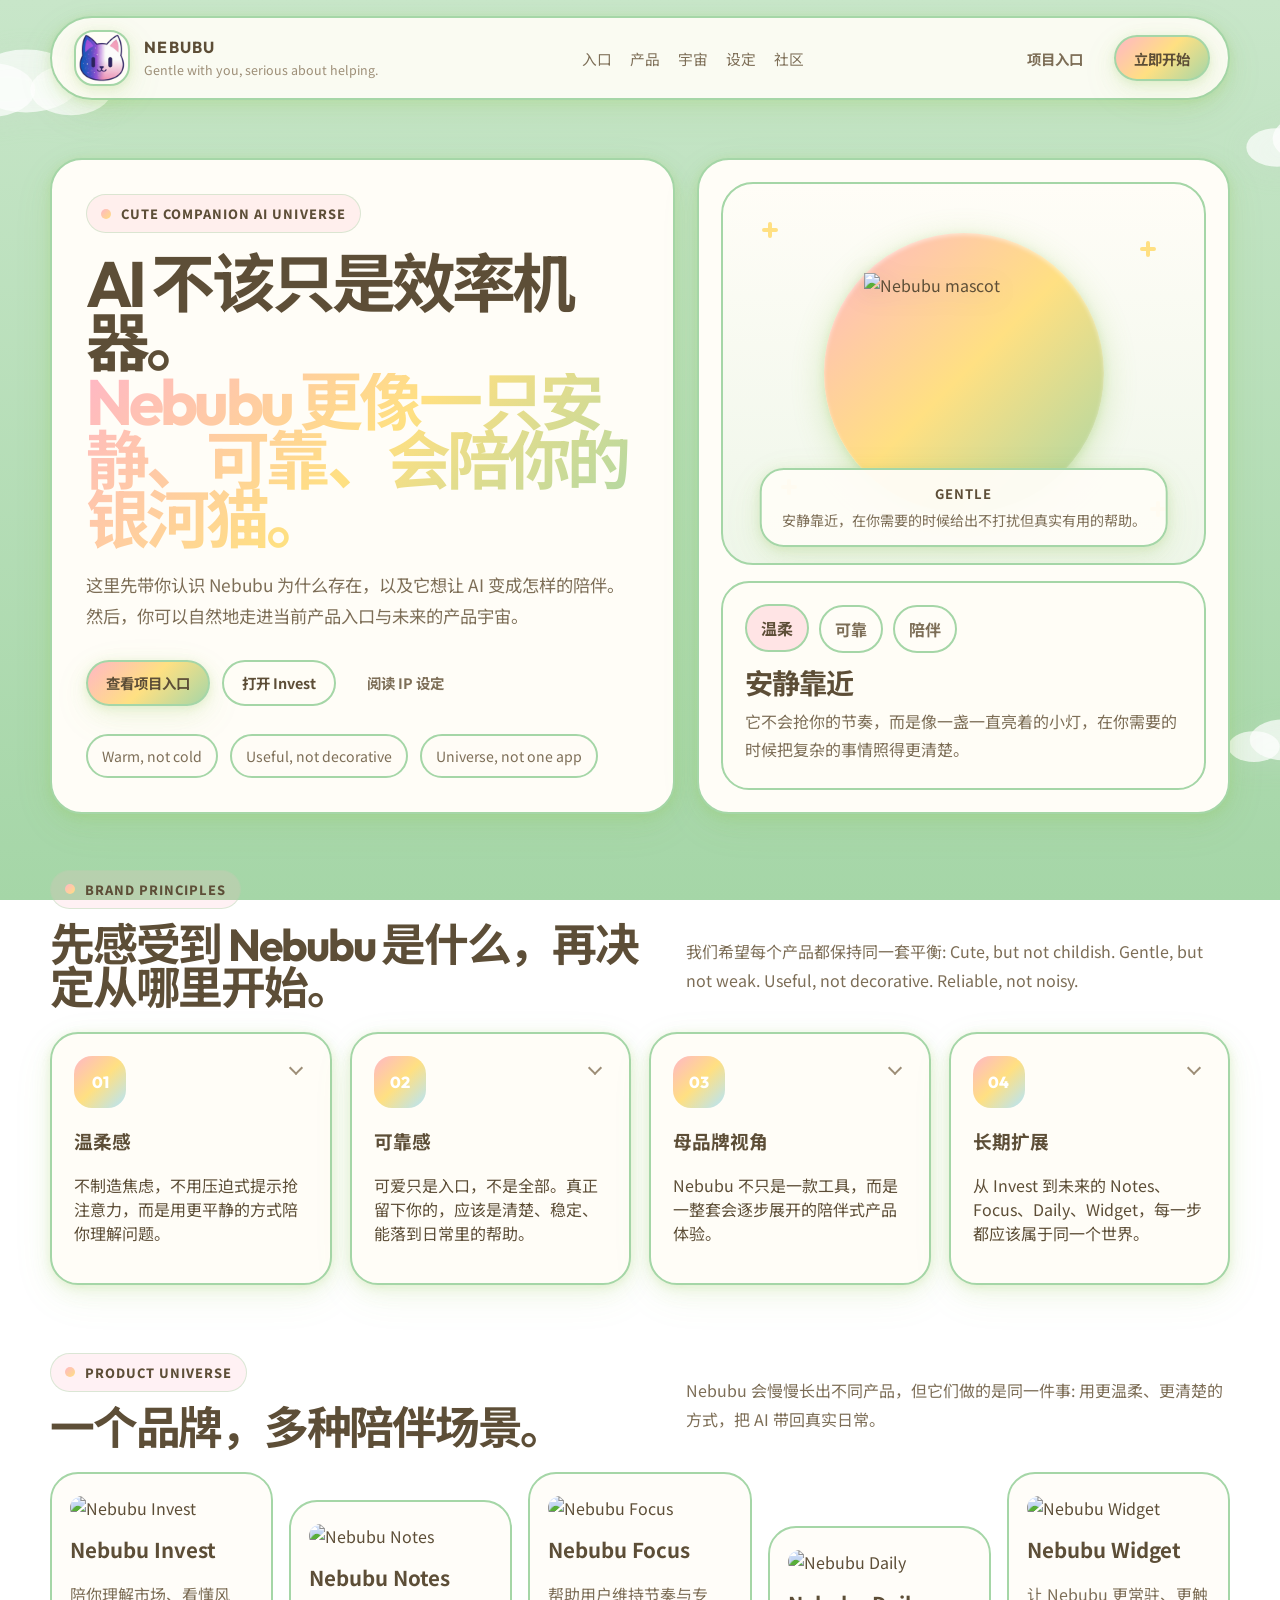
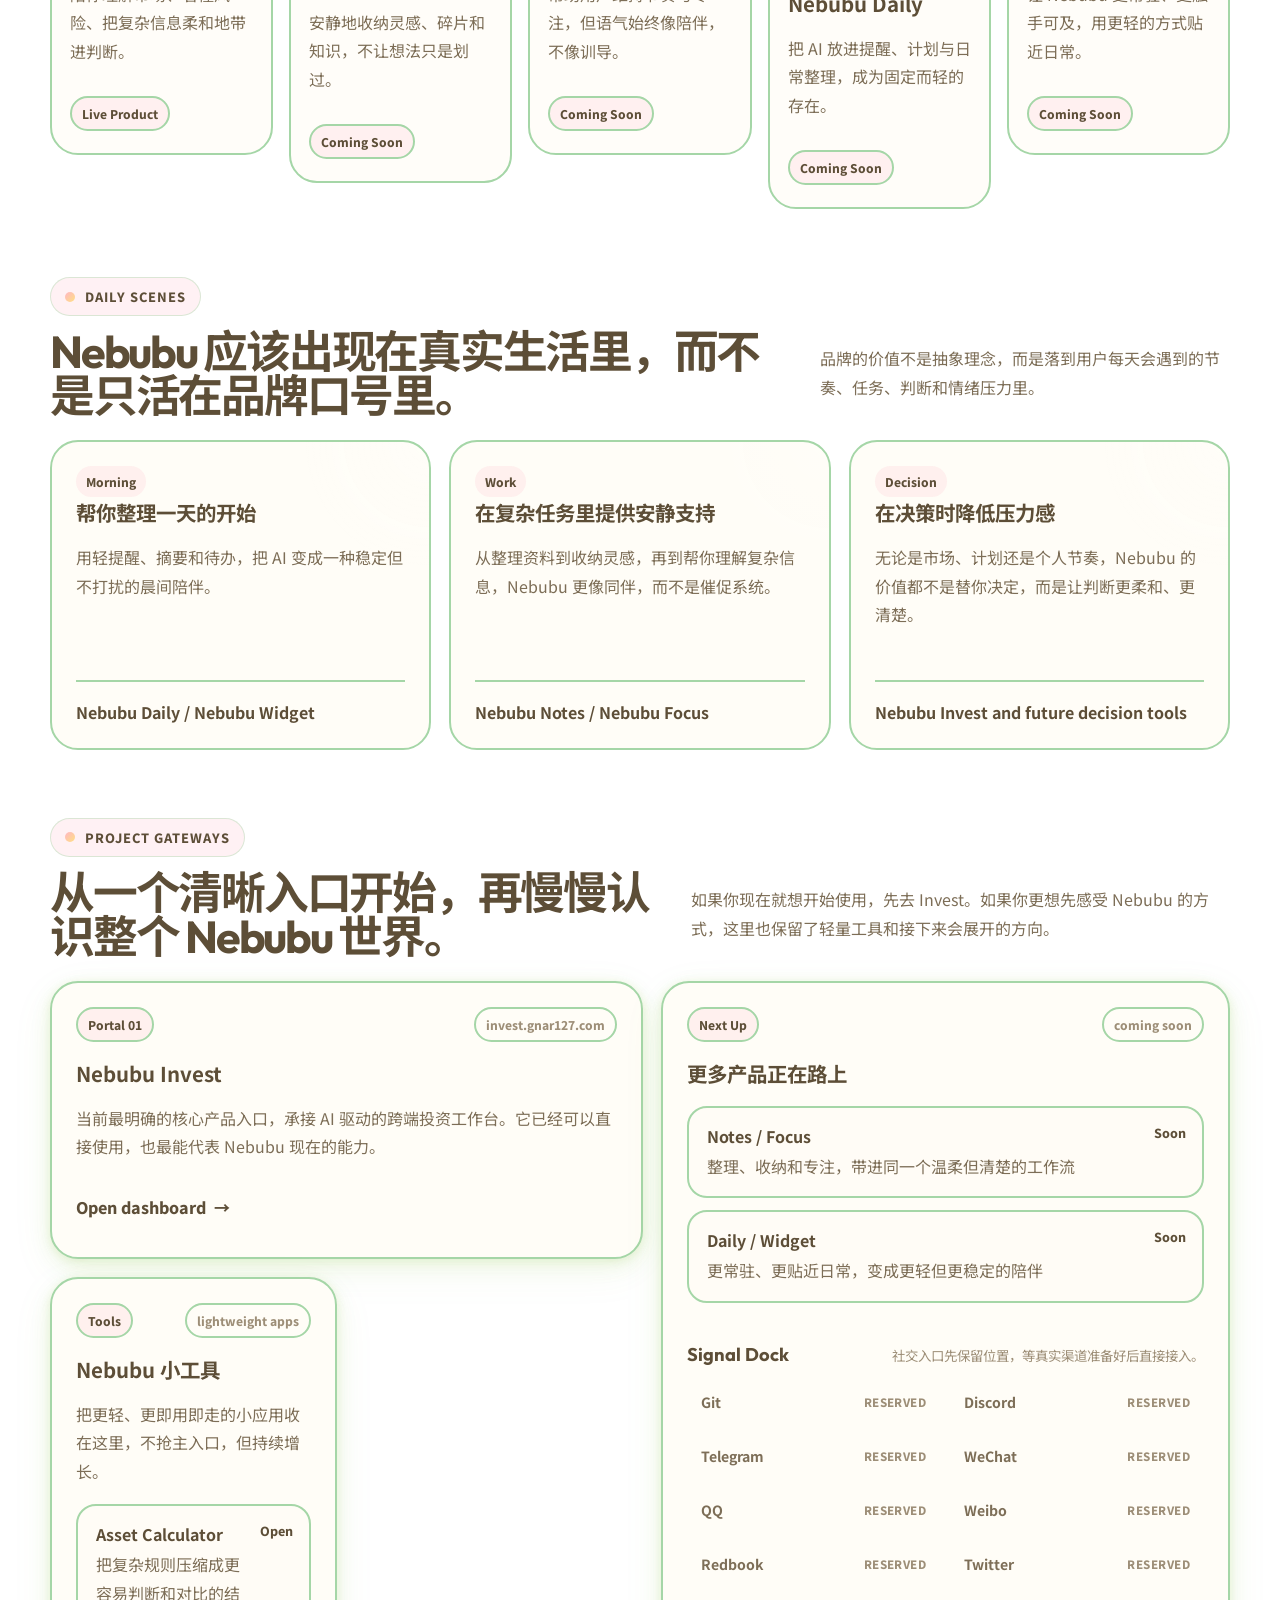
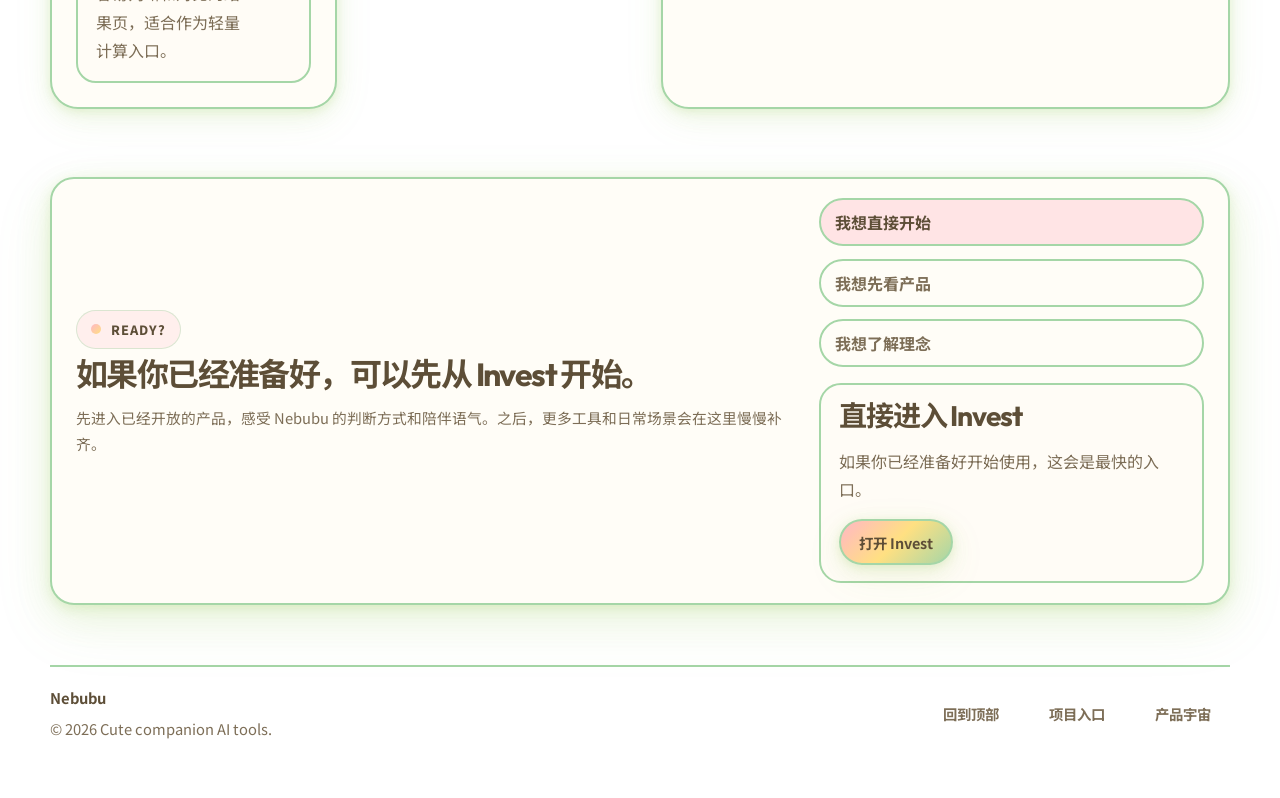
==== commit 11778e2a: "Merge latest Cloudflare design and homepage polish" ====
--- a/index.html
+++ b/index.html
@@ -1,5 +1,5 @@
 <!doctype html>
-<html lang="zh-CN" data-theme="galaxy">
+<html lang="zh-CN">
   <head>
     <meta charset="UTF-8" />
     <meta name="viewport" content="width=device-width, initial-scale=1.0" />
@@ -17,63 +17,45 @@
     />
     <style>
       :root {
-        color-scheme: dark;
+        color-scheme: light;
         --font-display: "Outfit", "Noto Sans SC", "PingFang SC", sans-serif;
         --font-body: "Noto Sans SC", "PingFang SC", "Microsoft YaHei", sans-serif;
         --container: min(1180px, calc(100vw - 28px));
-        --radius-sm: 18px;
-        --radius-md: 30px;
-        --radius-lg: 42px;
-        --radius-xl: 56px;
-        --shadow-hero: 0 28px 90px rgba(5, 7, 20, 0.32);
-        --shadow-card: 0 20px 54px rgba(5, 7, 20, 0.18);
-        --ease: 260ms cubic-bezier(0.16, 1, 0.3, 1);
-        --ease-slow: 620ms cubic-bezier(0.16, 1, 0.3, 1);
-        --cursor-opacity: 0;
-      }
-
-      html[data-theme="galaxy"] {
-        color-scheme: dark;
-        --bg: oklch(0.15 0.03 268);
-        --bg-alt: oklch(0.11 0.03 258);
-        --surface: rgba(14, 20, 41, 0.7);
-        --surface-strong: rgba(16, 24, 47, 0.9);
-        --surface-soft: rgba(30, 41, 74, 0.48);
-        --line: rgba(156, 176, 255, 0.16);
-        --line-strong: rgba(156, 176, 255, 0.28);
-        --text: oklch(0.96 0.01 260);
-        --text-soft: oklch(0.81 0.02 264);
-        --text-mute: oklch(0.68 0.02 264);
-        --accent-a: oklch(0.81 0.1 216);
-        --accent-b: oklch(0.73 0.17 299);
-        --accent-c: oklch(0.78 0.13 348);
-        --accent-d: oklch(0.83 0.11 180);
-        --tag-bg: rgba(117, 185, 255, 0.14);
-        --glow-a: rgba(115, 211, 255, 0.24);
-        --glow-b: rgba(180, 113, 255, 0.22);
-        --glow-c: rgba(255, 147, 202, 0.18);
-      }
-
-      html[data-theme="cute"] {
-        color-scheme: light;
-        --bg: oklch(0.965 0.02 336);
-        --bg-alt: oklch(0.945 0.02 313);
-        --surface: rgba(255, 250, 252, 0.74);
-        --surface-strong: rgba(255, 252, 253, 0.92);
-        --surface-soft: rgba(255, 240, 246, 0.64);
-        --line: rgba(232, 148, 189, 0.22);
-        --line-strong: rgba(226, 115, 175, 0.32);
-        --text: oklch(0.31 0.04 335);
-        --text-soft: oklch(0.47 0.03 332);
-        --text-mute: oklch(0.61 0.02 329);
-        --accent-a: oklch(0.75 0.12 214);
-        --accent-b: oklch(0.71 0.17 317);
-        --accent-c: oklch(0.81 0.1 12);
-        --accent-d: oklch(0.83 0.1 180);
-        --tag-bg: rgba(255, 154, 198, 0.16);
-        --glow-a: rgba(255, 175, 210, 0.24);
-        --glow-b: rgba(146, 194, 255, 0.18);
-        --glow-c: rgba(255, 220, 158, 0.18);
+        --radius-sm: 24px;
+        --radius-md: 28px;
+        --radius-lg: 32px;
+        --bg-top: #C8E6C9;
+        --bg-bottom: #A5D6A7;
+        --bg: linear-gradient(180deg, var(--bg-top) 0%, var(--bg-bottom) 100%);
+        --card-bg: #FFFDF7;
+        --card-border: #A5D6A7;
+        --card-border-width: 2px;
+        --text: #5D4E37;
+        --text-soft: #7D6E57;
+        --text-mute: #9D8E77;
+        --accent-pink: #FFB7C5;
+        --accent-yellow: #FFE082;
+        --accent-blue: #B3E5FC;
+        --accent-green: #A5D6A7;
+        --accent-orange: #FFCC80;
+        --tag-bg: rgba(255, 183, 197, 0.2);
+        --tag-border: rgba(165, 214, 169, 0.4);
+        --shadow-card:
+          0 2px 8px rgba(139, 195, 74, 0.15),
+          0 6px 20px rgba(139, 195, 74, 0.12),
+          0 12px 40px rgba(139, 195, 74, 0.08);
+        --shadow-card-hover:
+          0 4px 12px rgba(139, 195, 74, 0.2),
+          0 10px 30px rgba(139, 195, 74, 0.15),
+          0 18px 50px rgba(139, 195, 74, 0.1);
+        --shadow-hero:
+          0 4px 12px rgba(139, 195, 74, 0.18),
+          0 10px 36px rgba(139, 195, 74, 0.14),
+          0 20px 60px rgba(139, 195, 74, 0.1);
+        --ease: 300ms cubic-bezier(0.34, 1.56, 0.64, 1);
+        --ease-slow: 500ms cubic-bezier(0.16, 1, 0.3, 1);
+        --cloud-color: rgba(255, 255, 255, 0.7);
+        --cloud-shadow: rgba(200, 220, 200, 0.3);
       }
 
       * {
@@ -89,43 +71,34 @@
         min-height: 100vh;
         font-family: var(--font-body);
         color: var(--text);
-        background:
-          radial-gradient(circle at 14% 12%, var(--glow-a), transparent 26%),
-          radial-gradient(circle at 84% 8%, var(--glow-b), transparent 24%),
-          radial-gradient(circle at 80% 78%, var(--glow-c), transparent 28%),
-          linear-gradient(160deg, var(--bg), var(--bg-alt));
+        background: var(--bg);
+        background-attachment: fixed;
         overflow-x: hidden;
       }
 
-      body::before {
-        content: "";
+      .clouds-layer {
         position: fixed;
         inset: 0;
+        pointer-events: none;
         z-index: 0;
-        pointer-events: none;
-        background-image:
-          linear-gradient(var(--line) 1px, transparent 1px),
-          linear-gradient(90deg, var(--line) 1px, transparent 1px);
-        background-size: 72px 72px;
-        mask-image: radial-gradient(circle at center, black 24%, transparent 78%);
-        opacity: 0.55;
-      }
-
-      .cursor-glow-layer {
-        position: fixed;
-        inset: 0;
-        z-index: 4;
-        pointer-events: none;
         overflow: hidden;
-        opacity: var(--cursor-opacity);
-        transition: opacity var(--ease);
-      }
-
-      .cursor-trail-canvas {
-        width: 100%;
-        height: 100%;
-        display: block;
-        mix-blend-mode: screen;
+      }
+
+      .cloud {
+        position: absolute;
+        filter: drop-shadow(0 4px 12px var(--cloud-shadow));
+      }
+
+      .cloud-1 { top: 5%; left: -5%; animation: cloud-drift 25s ease-in-out infinite; }
+      .cloud-2 { top: 12%; right: -8%; animation: cloud-drift 30s ease-in-out infinite 5s; }
+      .cloud-3 { top: 35%; left: 30%; opacity: 0.5; animation: cloud-drift 35s ease-in-out infinite 10s; }
+      .cloud-4 { bottom: 15%; right: -5%; animation: cloud-drift 22s ease-in-out infinite 3s; }
+
+      @keyframes cloud-drift {
+        0%, 100% { transform: translateX(0) translateY(0); }
+        25% { transform: translateX(15px) translateY(-8px); }
+        50% { transform: translateX(8px) translateY(-12px); }
+        75% { transform: translateX(20px) translateY(-5px); }
       }
 
       a {
@@ -144,7 +117,7 @@
 
       .page {
         position: relative;
-        z-index: 3;
+        z-index: 1;
       }
 
       .container {
@@ -160,7 +133,7 @@
       }
 
       .topbar.is-scrolled {
-        padding: 10px 0;
+        padding: 8px 0;
       }
 
       .topbar-inner {
@@ -168,12 +141,12 @@
         align-items: center;
         justify-content: space-between;
         gap: 18px;
-        padding: 14px 18px 14px 22px;
+        padding: 12px 18px 12px 22px;
         border-radius: 999px;
-        border: 1px solid var(--line);
-        background: color-mix(in srgb, var(--surface-strong) 84%, transparent);
-        backdrop-filter: blur(18px);
-        box-shadow: 0 20px 50px rgba(4, 6, 18, 0.14);
+        border: 2px solid var(--card-border);
+        background: rgba(255, 253, 247, 0.9);
+        backdrop-filter: blur(16px);
+        box-shadow: var(--shadow-card);
       }
 
       .brand {
@@ -190,9 +163,9 @@
         border-radius: 20px;
         display: grid;
         place-items: center;
-        background: linear-gradient(145deg, rgba(255, 255, 255, 0.18), rgba(255, 255, 255, 0.05));
-        border: 1px solid var(--line);
-        box-shadow: inset 0 1px 0 rgba(255, 255, 255, 0.2);
+        background: var(--card-bg);
+        border: 2px solid var(--card-border);
+        box-shadow: var(--shadow-card);
       }
 
       .brand-mark img {
@@ -247,7 +220,7 @@
         border-radius: 999px;
         transform: scaleX(0);
         transform-origin: center;
-        background: linear-gradient(90deg, var(--accent-a), var(--accent-b));
+        background: linear-gradient(90deg, var(--accent-pink), var(--accent-yellow), var(--accent-green));
         transition: transform var(--ease);
       }
 
@@ -278,20 +251,26 @@
 
       .button:hover,
       .theme-button:hover {
-        transform: translateY(-2px);
-      }
-
-      .button.secondary,
-      .theme-button {
-        border-color: var(--line);
-        background: color-mix(in srgb, var(--surface) 84%, transparent);
+        transform: translateY(-3px) scale(1.02);
+        box-shadow: var(--shadow-card-hover);
+      }
+
+      .button:active,
+      .theme-button:active {
+        transform: translateY(-1px) scale(0.98);
+      }
+
+      .button.primary {
         color: var(--text);
-      }
-
-      .button.primary {
-        color: white;
-        background: linear-gradient(135deg, var(--accent-a), var(--accent-b), var(--accent-c));
-        box-shadow: 0 18px 36px color-mix(in srgb, var(--accent-b) 24%, transparent);
+        background: linear-gradient(135deg, var(--accent-pink), var(--accent-yellow), var(--accent-green));
+        border: 2px solid var(--card-border);
+        box-shadow: var(--shadow-card);
+      }
+
+      .button.secondary {
+        border: 2px solid var(--card-border);
+        background: rgba(255, 253, 247, 0.9);
+        color: var(--text);
       }
 
       .button.ghost {
@@ -301,7 +280,7 @@
       }
 
       .button.ghost:hover {
-        background: color-mix(in srgb, var(--surface) 72%, transparent);
+        background: rgba(255, 253, 247, 0.7);
         color: var(--text);
       }
 
@@ -323,32 +302,19 @@
       .quote,
       .cta-shell {
         position: relative;
-        border: 1px solid var(--line);
-        background: color-mix(in srgb, var(--surface) 90%, transparent);
+        border: var(--card-border-width) solid var(--card-border);
+        background: var(--card-bg);
         box-shadow: var(--shadow-card);
-        backdrop-filter: blur(20px);
         overflow: hidden;
       }
 
       .hero-copy,
       .hero-visual {
-        border-radius: var(--radius-xl);
+        border-radius: var(--radius-lg);
       }
 
       .hero-copy {
         padding: 34px;
-      }
-
-      .hero-copy::before {
-        content: "";
-        position: absolute;
-        right: -60px;
-        bottom: -70px;
-        width: 260px;
-        height: 260px;
-        border-radius: 50%;
-        background: radial-gradient(circle, color-mix(in srgb, var(--accent-d) 38%, transparent), transparent 68%);
-        opacity: 0.85;
       }
 
       .eyebrow {
@@ -359,7 +325,7 @@
         padding: 9px 14px;
         border-radius: 999px;
         background: var(--tag-bg);
-        border: 1px solid var(--line);
+        border: 1px solid var(--tag-border);
         font-size: 0.8rem;
         font-weight: 800;
         letter-spacing: 0.08em;
@@ -371,7 +337,7 @@
         width: 10px;
         height: 10px;
         border-radius: 50%;
-        background: linear-gradient(135deg, var(--accent-a), var(--accent-c));
+        background: linear-gradient(135deg, var(--accent-pink), var(--accent-yellow));
       }
 
       .hero-title {
@@ -384,7 +350,7 @@
 
       .hero-title .gradient {
         display: block;
-        background: linear-gradient(135deg, var(--accent-a), var(--accent-b), var(--accent-c));
+        background: linear-gradient(135deg, var(--accent-pink), var(--accent-yellow), var(--accent-green));
         -webkit-background-clip: text;
         background-clip: text;
         color: transparent;
@@ -418,11 +384,12 @@
       .meta-pill {
         padding: 10px 14px;
         border-radius: 999px;
-        border: 1px solid var(--line);
-        background: color-mix(in srgb, var(--surface-soft) 82%, transparent);
+        border: 2px solid var(--card-border);
+        background: rgba(255, 253, 247, 0.8);
         color: var(--text-soft);
         font-size: 0.88rem;
       }
+
       .hero-band {
         margin-top: 26px;
         display: grid;
@@ -432,9 +399,9 @@
 
       .mini-panel {
         padding: 16px 16px 18px;
-        border-radius: 24px;
-        border: 1px solid var(--line);
-        background: rgba(255, 255, 255, 0.04);
+        border-radius: var(--radius-sm);
+        border: var(--card-border-width) solid var(--card-border);
+        background: rgba(255, 253, 247, 0.7);
       }
 
       .mini-panel strong {
@@ -453,100 +420,161 @@
         padding: 22px;
         display: grid;
         gap: 16px;
-        background:
-          radial-gradient(circle at 16% 24%, color-mix(in srgb, var(--accent-a) 20%, transparent), transparent 24%),
-          radial-gradient(circle at 84% 12%, color-mix(in srgb, var(--accent-b) 20%, transparent), transparent 22%),
-          linear-gradient(180deg, color-mix(in srgb, var(--surface-strong) 92%, transparent), color-mix(in srgb, var(--surface) 88%, transparent));
+        background: var(--card-bg);
       }
 
       .visual-stage {
         position: relative;
-        min-height: 466px;
-        border-radius: 34px;
-        border: 1px solid var(--line);
+        min-height: 380px;
+        border-radius: var(--radius-lg);
+        border: var(--card-border-width) solid var(--card-border);
         overflow: hidden;
-        background:
-          radial-gradient(circle at 50% 26%, rgba(255, 255, 255, 0.18), transparent 18%),
-          radial-gradient(circle at 50% 60%, color-mix(in srgb, var(--accent-d) 22%, transparent), transparent 24%),
-          linear-gradient(180deg, rgba(255, 255, 255, 0.05), rgba(255, 255, 255, 0.02));
-      }
-
-      .halo {
+        background: linear-gradient(180deg, rgba(255, 253, 247, 0.9), rgba(200, 230, 201, 0.3));
+        display: flex;
+        align-items: center;
+        justify-content: center;
+      }
+
+      .mascot-circle {
+        position: relative;
+        width: 280px;
+        height: 280px;
+        border-radius: 50%;
+        background: linear-gradient(135deg, var(--accent-pink), var(--accent-yellow), var(--accent-green));
+        display: flex;
+        align-items: center;
+        justify-content: center;
+        box-shadow:
+          0 8px 32px rgba(139, 195, 74, 0.3),
+          0 2px 8px rgba(139, 195, 74, 0.2),
+          inset 0 2px 4px rgba(255, 255, 255, 0.5);
+        animation: gentle-bounce 4s ease-in-out infinite;
+      }
+
+      @keyframes gentle-bounce {
+        0%, 100% { transform: translateY(0); }
+        50% { transform: translateY(-8px); }
+      }
+
+      .mascot-circle img {
+        width: 200px;
+        height: 200px;
+        object-fit: contain;
+        filter: drop-shadow(0 4px 12px rgba(93, 78, 55, 0.15));
+      }
+
+      .sparkle {
         position: absolute;
-        inset: 50% auto auto 50%;
-        width: 330px;
-        height: 330px;
-        border-radius: 50%;
-        transform: translate(-50%, -50%);
-        background:
-          radial-gradient(circle, color-mix(in srgb, var(--accent-b) 18%, transparent), transparent 58%),
-          radial-gradient(circle, color-mix(in srgb, var(--accent-a) 14%, transparent), transparent 62%);
-        filter: blur(8px);
-      }
-
-      .mascot {
+        width: 16px;
+        height: 16px;
+        animation: sparkle-twinkle 3s ease-in-out infinite;
+      }
+
+      .sparkle::before,
+      .sparkle::after {
+        content: "";
         position: absolute;
+        background: var(--accent-yellow);
+      }
+
+      .sparkle::before {
+        width: 4px;
+        height: 16px;
+        left: 6px;
+        border-radius: 2px;
+      }
+
+      .sparkle::after {
+        width: 16px;
+        height: 4px;
+        top: 6px;
+        border-radius: 2px;
+      }
+
+      .sparkle.sp1 { top: 10%; left: 8%; animation-delay: 0s; }
+      .sparkle.sp2 { top: 15%; right: 10%; animation-delay: 0.8s; }
+      .sparkle.sp3 { bottom: 18%; left: 12%; animation-delay: 1.5s; }
+      .sparkle.sp4 { bottom: 12%; right: 8%; animation-delay: 2.2s; }
+
+      @keyframes sparkle-twinkle {
+        0%, 100% { opacity: 0.4; transform: scale(0.8) rotate(0deg); }
+        50% { opacity: 1; transform: scale(1.2) rotate(45deg); }
+      }
+
+      .hero-speech {
+        position: absolute;
+        bottom: 16px;
         left: 50%;
-        top: 48%;
-        width: min(310px, 78%);
-        transform: translate(-50%, -50%);
-        filter: drop-shadow(0 26px 48px rgba(12, 10, 34, 0.34));
-      }
-
-      .orbit {
-        position: absolute;
-        border: 1px dashed color-mix(in srgb, var(--line-strong) 90%, transparent);
-        border-radius: 999px;
-        opacity: 0.8;
-      }
-
-      .orbit.o1 {
-        inset: 18% 16% auto;
-        height: 220px;
-      }
-
-      .orbit.o2 {
-        inset: 30% 8% auto;
-        height: 132px;
-      }
-
-      .spark {
-        position: absolute;
-        width: 10px;
-        height: 10px;
-        border-radius: 4px;
-        background: rgba(255, 255, 255, 0.85);
-        box-shadow: 0 0 16px rgba(255, 255, 255, 0.55);
-      }
-
-      .spark.s1 { top: 16%; left: 18%; }
-      .spark.s2 { top: 22%; right: 18%; width: 8px; height: 8px; }
-      .spark.s3 { bottom: 24%; left: 16%; width: 7px; height: 7px; }
-      .spark.s4 { bottom: 20%; right: 14%; width: 14px; height: 14px; }
-
-      .speech-bubble {
-        position: absolute;
-        right: 18px;
-        top: 18px;
-        width: 190px;
-        padding: 15px 15px 17px;
-        border-radius: 22px;
-        border: 1px solid var(--line);
-        background: color-mix(in srgb, var(--surface-strong) 94%, transparent);
-      }
-
-      .speech-bubble strong {
+        transform: translateX(-50%);
+        width: 85%;
+        padding: 14px 18px;
+        border-radius: var(--radius-sm);
+        border: var(--card-border-width) solid var(--card-border);
+        background: rgba(255, 253, 247, 0.95);
+        text-align: center;
+        box-shadow: var(--shadow-card);
+      }
+
+      .hero-speech strong {
         display: block;
-        margin-bottom: 8px;
+        margin-bottom: 4px;
         font-size: 0.82rem;
         text-transform: uppercase;
         letter-spacing: 0.08em;
       }
 
-      .speech-bubble span {
+      .hero-speech span {
         color: var(--text-soft);
         font-size: 0.88rem;
-        line-height: 1.65;
+        line-height: 1.5;
+      }
+
+      .companion-panel {
+        padding: 22px;
+        border-radius: var(--radius-md);
+        border: var(--card-border-width) solid var(--card-border);
+        background: var(--card-bg);
+      }
+
+      .companion-tabs {
+        display: flex;
+        flex-wrap: wrap;
+        gap: 10px;
+      }
+
+      .companion-tab {
+        border: var(--card-border-width) solid var(--card-border);
+        background: rgba(255, 253, 247, 0.8);
+        color: var(--text-soft);
+        border-radius: 999px;
+        padding: 10px 14px;
+        font: inherit;
+        font-weight: 700;
+        cursor: pointer;
+        transition: transform var(--ease), border-color var(--ease), background var(--ease), color var(--ease);
+      }
+
+      .companion-tab:hover,
+      .companion-tab.is-active {
+        transform: translateY(-1px);
+        border-color: var(--accent-pink);
+        background: rgba(255, 183, 197, 0.2);
+        color: var(--text);
+      }
+
+      .companion-panel strong {
+        display: block;
+        margin-top: 16px;
+        font-family: var(--font-display);
+        font-size: 1.4rem;
+        letter-spacing: -0.03em;
+        color: var(--text);
+      }
+
+      .companion-panel p {
+        color: var(--text-soft);
+        line-height: 1.75;
+        margin: 8px 0 0;
       }
 
       .manifest-grid {
@@ -557,9 +585,9 @@
 
       .manifest-note {
         padding: 16px;
-        border-radius: 24px;
-        border: 1px solid var(--line);
-        background: rgba(255, 255, 255, 0.04);
+        border-radius: var(--radius-sm);
+        border: var(--card-border-width) solid var(--card-border);
+        background: rgba(255, 253, 247, 0.7);
       }
 
       .manifest-note strong {
@@ -571,6 +599,14 @@
         color: var(--text-soft);
         font-size: 0.9rem;
         line-height: 1.65;
+      }
+
+      .mascot-hotspot {
+        display: none;
+      }
+
+      .orbit {
+        display: none;
       }
 
       .section {
@@ -646,7 +682,7 @@
         align-items: center;
         padding: 7px 10px;
         border-radius: 999px;
-        border: 1px solid var(--line);
+        border: var(--card-border-width) solid var(--card-border);
         font-size: 0.75rem;
         font-weight: 800;
       }
@@ -695,8 +731,8 @@
         gap: 14px;
         padding: 16px 16px 16px 18px;
         border-radius: 20px;
-        border: 1px solid var(--line);
-        background: rgba(255, 255, 255, 0.04);
+        border: var(--card-border-width) solid var(--card-border);
+        background: rgba(255, 253, 247, 0.7);
       }
 
       .tool-item strong,
@@ -791,8 +827,8 @@
       .story-list li {
         padding: 16px 18px;
         border-radius: 22px;
-        border: 1px solid var(--line);
-        background: rgba(255, 255, 255, 0.04);
+        border: var(--card-border-width) solid var(--card-border);
+        background: rgba(255, 253, 247, 0.7);
       }
 
       .principle-grid {
@@ -802,10 +838,76 @@
       }
 
       .principle-card {
+        position: relative;
         padding: 22px;
         border-radius: var(--radius-md);
-        border: 1px solid var(--line);
-        background: color-mix(in srgb, var(--surface-soft) 90%, transparent);
+        border: var(--card-border-width) solid var(--card-border);
+        background: var(--card-bg);
+        box-shadow: var(--shadow-card);
+        cursor: pointer;
+        overflow: hidden;
+        transition: box-shadow var(--ease), transform var(--ease);
+      }
+
+      .principle-card:hover {
+        box-shadow: var(--shadow-card-hover);
+        transform: translateY(-2px);
+      }
+
+      .principle-card[data-expanded="true"] {
+        grid-column: span 2;
+      }
+
+      .principle-preview {
+        transition: opacity var(--ease);
+      }
+
+      .principle-card:not([data-expanded="true"]) .principle-full {
+        display: none;
+      }
+
+      .principle-card[data-expanded="true"] .principle-preview {
+        opacity: 0.6;
+      }
+
+      .principle-full {
+        margin-top: 14px;
+        padding-top: 14px;
+        border-top: var(--card-border-width) solid var(--card-border);
+        opacity: 0;
+        max-height: 0;
+        overflow: hidden;
+        transition: opacity var(--ease-slow), max-height var(--ease-slow);
+      }
+
+      .principle-card[data-expanded="true"] .principle-full {
+        opacity: 1;
+        max-height: 300px;
+      }
+
+      .principle-arrow {
+        position: absolute;
+        top: 22px;
+        right: 22px;
+        width: 24px;
+        height: 24px;
+        display: flex;
+        align-items: center;
+        justify-content: center;
+        transition: transform var(--ease);
+      }
+
+      .principle-arrow::before {
+        content: "";
+        width: 8px;
+        height: 8px;
+        border-right: 2px solid var(--text-mute);
+        border-bottom: 2px solid var(--text-mute);
+        transform: rotate(45deg);
+      }
+
+      .principle-card[data-expanded="true"] .principle-arrow {
+        transform: rotate(180deg);
       }
 
       .principle-badge,
@@ -816,21 +918,10 @@
         display: grid;
         place-items: center;
         margin-bottom: 18px;
-        background: linear-gradient(135deg, var(--accent-a), var(--accent-b), var(--accent-c));
+        background: linear-gradient(135deg, var(--accent-pink), var(--accent-yellow), var(--accent-blue));
         color: white;
         font-family: var(--font-display);
         font-weight: 800;
-      }
-
-      .universe-shell {
-        padding: 28px;
-        border-radius: var(--radius-lg);
-        border: 1px solid var(--line);
-        background:
-          radial-gradient(circle at 16% 20%, color-mix(in srgb, var(--accent-a) 16%, transparent), transparent 18%),
-          radial-gradient(circle at 84% 18%, color-mix(in srgb, var(--accent-c) 16%, transparent), transparent 18%),
-          color-mix(in srgb, var(--surface-strong) 92%, transparent);
-        box-shadow: var(--shadow-hero);
       }
 
       .product-grid {
@@ -843,8 +934,8 @@
       .product-card {
         padding: 22px 18px;
         border-radius: 28px;
-        border: 1px solid var(--line);
-        background: rgba(255, 255, 255, 0.05);
+        border: var(--card-border-width) solid var(--card-border);
+        background: rgba(255, 253, 247, 0.7);
       }
 
       .product-card:nth-child(2n) {
@@ -853,6 +944,14 @@
 
       .product-card:nth-child(4) {
         margin-top: 54px;
+      }
+
+      .product-art {
+        width: 100%;
+        height: auto;
+        border-radius: var(--radius-sm);
+        margin-bottom: 14px;
+        object-fit: contain;
       }
 
       .status-pill {
@@ -870,10 +969,10 @@
         justify-content: space-between;
         padding: 24px;
         border-radius: var(--radius-md);
-        border: 1px solid var(--line);
+        border: var(--card-border-width) solid var(--card-border);
         background:
           radial-gradient(circle at top right, rgba(255, 255, 255, 0.08), transparent 26%),
-          color-mix(in srgb, var(--surface) 92%, transparent);
+          rgba(255, 253, 247, 0.92);
       }
 
       .scene-tag {
@@ -888,7 +987,7 @@
 
       .scene-footer {
         padding-top: 18px;
-        border-top: 1px solid var(--line);
+        border-top: var(--card-border-width) solid var(--card-border);
         color: var(--text);
         font-weight: 700;
       }
@@ -902,8 +1001,8 @@
       .anti-item {
         padding: 15px 16px;
         border-radius: 20px;
-        border: 1px solid var(--line);
-        background: rgba(255, 255, 255, 0.04);
+        border: var(--card-border-width) solid var(--card-border);
+        background: rgba(255, 253, 247, 0.7);
       }
 
       .anti-item strong {
@@ -912,48 +1011,38 @@
       }
 
       .cta-shell {
-        border-radius: var(--radius-lg);
-        padding: 30px;
-        background:
-          radial-gradient(circle at 18% 18%, color-mix(in srgb, var(--accent-a) 18%, transparent), transparent 18%),
-          radial-gradient(circle at 85% 18%, color-mix(in srgb, var(--accent-c) 18%, transparent), transparent 20%),
-          color-mix(in srgb, var(--surface-strong) 92%, transparent);
-        box-shadow: var(--shadow-hero);
+        border-radius: 24px;
+        padding: 20px 24px;
+        border: 2px solid #A5D6A7;
+        background-color: #FFFDF7;
+        background-image: none;
+        box-shadow: 0 4px 12px rgba(139, 195, 74, 0.18), 0 10px 36px rgba(139, 195, 74, 0.14), 0 20px 60px rgba(139, 195, 74, 0.1);
         display: flex;
         align-items: center;
         justify-content: space-between;
-        gap: 24px;
+        gap: 20px;
       }
 
       .cta-shell h2 {
-        margin: 14px 0 12px;
+        margin: 10px 0 8px;
         font-family: var(--font-display);
-        font-size: clamp(2.2rem, 3vw, 3.5rem);
+        font-size: clamp(1.6rem, 2.5vw, 2.4rem);
         line-height: 0.98;
         letter-spacing: -0.05em;
       }
 
       .hero-band,
       .manifest-grid,
-      #principles,
-      #entries .gateway-stack > article.card:last-child,
-      #products .product-grid,
-      #scenes .scene-grid,
-      #story .world-grid > .quote:last-child,
       #contact .cta-actions {
         display: none;
-      }
-
-      #entries .gateway-grid {
-        grid-template-columns: 1fr;
       }
 
       .mascot-hotspot {
         position: absolute;
         padding: 8px 12px;
         border-radius: 999px;
-        border: 1px solid var(--line);
-        background: color-mix(in srgb, var(--surface-strong) 88%, transparent);
+        border: var(--card-border-width) solid var(--card-border);
+        background: rgba(255, 253, 247, 0.88);
         color: var(--text);
         font: inherit;
         font-size: 0.78rem;
@@ -969,10 +1058,10 @@
 
       .mascot-hotspot:hover,
       .mascot-hotspot[aria-pressed="true"] {
-        transform: translateY(-2px);
-        border-color: var(--line-strong);
-        background: color-mix(in srgb, var(--tag-bg) 70%, var(--surface-strong));
-        box-shadow: 0 12px 26px color-mix(in srgb, var(--accent-b) 18%, transparent);
+        transform: translateY(-3px) scale(1.05);
+        border-color: var(--card-border);
+        background: rgba(255, 183, 197, 0.35);
+        box-shadow: 0 12px 28px rgba(139, 195, 74, 0.22);
       }
 
       .mascot-hotspot[data-companion="gentle"] {
@@ -995,13 +1084,12 @@
       .product-panel {
         padding: 22px;
         border-radius: 28px;
-        border: 1px solid var(--line);
-        background: color-mix(in srgb, var(--surface-strong) 90%, transparent);
+        border: var(--card-border-width) solid var(--card-border);
+        background: rgba(255, 253, 247, 0.9);
       }
 
       .companion-tabs,
-      .belief-pills,
-      .scene-tabs {
+      .belief-pills {
         display: flex;
         flex-wrap: wrap;
         gap: 10px;
@@ -1011,8 +1099,8 @@
       .belief-pill,
       .scene-toggle,
       .cta-choice {
-        border: 1px solid var(--line);
-        background: color-mix(in srgb, var(--surface) 88%, transparent);
+        border: var(--card-border-width) solid var(--card-border);
+        background: rgba(255, 253, 247, 0.88);
         color: var(--text-soft);
         border-radius: 999px;
         padding: 10px 14px;
@@ -1036,8 +1124,8 @@
       .cta-choice:hover,
       .cta-choice.is-active {
         transform: translateY(-1px);
-        border-color: var(--line-strong);
-        background: color-mix(in srgb, var(--tag-bg) 72%, var(--surface-strong));
+        border-color: var(--card-border);
+        background: rgba(255, 183, 197, 0.36);
         color: var(--text);
       }
 
@@ -1058,10 +1146,7 @@
       .product-panel p,
       .cta-choice-panel p,
       .entry-path span,
-      .product-switch span,
       .product-panel-item span,
-      .scene-stage-item span,
-      .scene-moment span,
       .drawer-summary,
       .drawer-point span {
         color: var(--text-soft);
@@ -1083,8 +1168,8 @@
         display: block;
         padding: 18px;
         border-radius: 22px;
-        border: 1px solid var(--line);
-        background: rgba(255, 255, 255, 0.04);
+        border: var(--card-border-width) solid var(--card-border);
+        background: rgba(255, 253, 247, 0.7);
         transition:
           transform var(--ease),
           border-color var(--ease),
@@ -1092,105 +1177,106 @@
       }
 
       .entry-path:hover {
-        transform: translateY(-3px);
-        border-color: var(--line-strong);
-        background: color-mix(in srgb, var(--surface-soft) 78%, transparent);
+        transform: translateY(-4px) scale(1.01);
+        border-color: var(--card-border);
+        background: rgba(255, 253, 247, 0.78);
+        box-shadow: 0 12px 32px rgba(139, 195, 74, 0.15);
       }
 
       .entry-path strong,
       .product-panel-item strong,
-      .scene-stage-item strong,
-      .scene-moment strong,
       .drawer-point strong {
         display: block;
         margin-bottom: 6px;
       }
 
-      .product-showcase,
-      .scene-stage {
-        display: grid;
-        grid-template-columns: minmax(0, 0.94fr) minmax(320px, 1.06fr);
-        gap: 18px;
-        align-items: start;
-      }
-
-      .product-selector {
-        display: grid;
-        gap: 12px;
-      }
-
-      .product-switch {
-        width: 100%;
-        padding: 18px;
-        text-align: left;
-        font: inherit;
-        color: inherit;
-        border-radius: 24px;
-        border: 1px solid var(--line);
-        background: rgba(255, 255, 255, 0.04);
-        cursor: pointer;
-        transition:
-          transform var(--ease),
-          border-color var(--ease),
-          background var(--ease),
-          box-shadow var(--ease);
-      }
-
-      .product-switch:hover,
-      .product-switch.is-active {
-        transform: translateY(-2px);
-        border-color: var(--line-strong);
-        background: color-mix(in srgb, var(--surface-soft) 82%, transparent);
-        box-shadow: 0 18px 36px color-mix(in srgb, var(--accent-b) 10%, transparent);
-      }
-
-      .product-switch-badge {
-        width: 40px;
-        height: 40px;
-        display: grid;
-        place-items: center;
-        border-radius: 14px;
-        margin-bottom: 12px;
-        background: linear-gradient(135deg, var(--accent-a), var(--accent-b), var(--accent-c));
-        color: white;
-        font-family: var(--font-display);
-        font-weight: 800;
-      }
-
-      .product-switch strong {
-        display: block;
-        margin-bottom: 6px;
-        font-size: 1.04rem;
-        color: var(--text);
-      }
-
-      .product-switch em {
-        display: inline-flex;
-        margin-top: 12px;
-        font-style: normal;
-        font-size: 0.76rem;
-        font-weight: 800;
-        color: var(--text);
-      }
-
       .product-panel-grid,
-      .scene-stage-list,
       .drawer-points {
         display: grid;
         gap: 12px;
         margin-top: 20px;
       }
 
+      .product-panel {
+        display: grid;
+        gap: 18px;
+      }
+
+      .product-art-shell {
+        display: grid;
+        gap: 0;
+      }
+
+      .product-art-stage {
+        --product-glow-a: rgba(255, 183, 197, 0.28);
+        --product-glow-b: rgba(179, 229, 252, 0.22);
+        position: relative;
+        min-height: 340px;
+        padding: 10px 14px 0;
+        border-radius: 30px;
+        overflow: hidden;
+        background:
+          radial-gradient(circle at 24% 24%, var(--product-glow-a), transparent 30%),
+          radial-gradient(circle at 78% 18%, var(--product-glow-b), transparent 26%),
+          linear-gradient(180deg, rgba(255, 255, 255, 0.06), rgba(255, 255, 255, 0));
+      }
+
+      .product-art-stage::after {
+        content: "";
+        position: absolute;
+        inset: auto 16% 4% 16%;
+        height: 18%;
+        border-radius: 999px;
+        background: radial-gradient(circle, rgba(139, 195, 74, 0.3), transparent 72%);
+        filter: blur(20px);
+      }
+
+      .product-panel-art {
+        position: relative;
+        z-index: 1;
+        width: 100%;
+        max-height: 320px;
+        margin: 0 auto;
+        object-fit: contain;
+        transform: translateY(12px);
+        filter: drop-shadow(0 30px 54px rgba(139, 195, 74, 0.25));
+      }
+
+      .product-art-meta {
+        position: absolute;
+        left: 16px;
+        right: 16px;
+        top: 14px;
+        display: flex;
+        align-items: center;
+        justify-content: space-between;
+        gap: 12px;
+        flex-wrap: wrap;
+        z-index: 2;
+      }
+
+      .product-art-tag,
+      .product-art-palette {
+        display: inline-flex;
+        align-items: center;
+        min-height: 34px;
+        padding: 8px 12px;
+        border-radius: 999px;
+        border: 1px solid rgba(165, 214, 169, 0.92);
+        background: rgba(255, 253, 247, 0.74);
+        color: var(--text);
+        font-size: 0.8rem;
+        backdrop-filter: blur(14px);
+      }
+
       .product-panel-item,
-      .scene-stage-item,
-      .scene-moment,
       .drawer-point,
       .cta-choice-panel,
       .belief-stage {
         padding: 16px 18px;
         border-radius: 22px;
-        border: 1px solid var(--line);
-        background: rgba(255, 255, 255, 0.04);
+        border: var(--card-border-width) solid var(--card-border);
+        background: rgba(255, 253, 247, 0.7);
       }
 
       .product-panel-actions,
@@ -1202,33 +1288,6 @@
       .product-panel-actions {
         margin-top: 20px;
         grid-template-columns: repeat(2, minmax(0, 1fr));
-      }
-
-      .scene-experience {
-        display: grid;
-        gap: 16px;
-      }
-
-      .scene-stage-copy {
-        padding: 26px;
-        border-radius: var(--radius-lg);
-        border: 1px solid var(--line);
-        background:
-          radial-gradient(circle at top right, rgba(255, 255, 255, 0.08), transparent 26%),
-          color-mix(in srgb, var(--surface) 92%, transparent);
-      }
-
-      .scene-stage-copy h3 {
-        margin: 14px 0 12px;
-        font-family: var(--font-display);
-        font-size: clamp(2rem, 2.8vw, 3rem);
-        line-height: 1.02;
-        letter-spacing: -0.04em;
-      }
-
-      .scene-moments {
-        display: grid;
-        gap: 12px;
       }
 
       .belief-panel {
@@ -1249,11 +1308,16 @@
 
       .cta-choice-list {
         display: grid;
+        grid-template-columns: 1fr;
         gap: 12px;
       }
 
       .cta-choice {
         text-align: left;
+        width: 100%;
+        display: block;
+        box-sizing: border-box;
+        white-space: nowrap;
       }
 
       .cta-choice-panel strong {
@@ -1264,7 +1328,7 @@
         position: fixed;
         inset: 0;
         z-index: 36;
-        background: rgba(10, 14, 28, 0.42);
+        background: rgba(139, 195, 74, 0.35);
         backdrop-filter: blur(8px);
       }
 
@@ -1277,8 +1341,8 @@
         width: min(480px, calc(100vw - 36px));
         padding: 22px;
         border-radius: 32px;
-        border: 1px solid var(--line);
-        background: color-mix(in srgb, var(--surface-strong) 94%, transparent);
+        border: var(--card-border-width) solid var(--card-border);
+        background: rgba(255, 253, 247, 0.94);
         box-shadow: var(--shadow-hero);
         transform: translateX(calc(100% + 40px));
         opacity: 0;
@@ -1314,9 +1378,9 @@
       .drawer-close {
         width: 42px;
         height: 42px;
-        border: 1px solid var(--line);
+        border: var(--card-border-width) solid var(--card-border);
         border-radius: 999px;
-        background: rgba(255, 255, 255, 0.04);
+        background: rgba(255, 253, 247, 0.7);
         color: var(--text);
         cursor: pointer;
       }
@@ -1338,7 +1402,7 @@
         justify-content: space-between;
         gap: 18px;
         padding-top: 18px;
-        border-top: 1px solid var(--line);
+        border-top: var(--card-border-width) solid var(--card-border);
       }
 
       .footer-copy {
@@ -1362,9 +1426,7 @@
         .hero-grid,
         .gateway-grid,
         .world-grid,
-        .manifesto-grid,
-        .product-showcase,
-        .scene-stage {
+        .manifesto-grid {
           grid-template-columns: 1fr;
         }
 
@@ -1419,16 +1481,6 @@
           flex-direction: column;
           align-items: flex-start;
         }
-
-        .mascot-hotspot[data-companion="gentle"] {
-          top: 12%;
-          left: 10%;
-        }
-
-        .mascot-hotspot[data-companion="reliable"] {
-          top: 18%;
-          right: 10%;
-        }
       }
 
       @media (max-width: 560px) {
@@ -1440,7 +1492,6 @@
         .hero-visual,
         .quote,
         .cta-shell,
-        .universe-shell,
         .card {
           padding: 20px;
         }
@@ -1509,8 +1560,7 @@
           grid-template-columns: 1fr;
         }
 
-        .scene-tabs,
-        .companion-tabs,
+          .companion-tabs,
         .belief-pills {
           display: grid;
           grid-template-columns: 1fr;
@@ -1522,13 +1572,12 @@
         }
 
         .visual-stage {
-          min-height: 390px;
-        }
-
-        .speech-bubble {
-          width: 150px;
-        }
-
+          min-height: 320px;
+        }
+
+        .product-art-stage {
+          min-height: 260px;
+        }
         .signal-dock-head {
           display: block;
         }
@@ -1544,9 +1593,8 @@
         }
       }
 
-      @media (hover: none), (pointer: coarse) {
-        .cursor-glow-layer {
-          display: none;
+        .product-panel-art {
+          max-height: 220px;
         }
       }
 
@@ -1568,16 +1616,32 @@
           opacity: 1;
           transform: none;
         }
-
-        .cursor-glow-layer {
-          display: none;
-        }
       }
     </style>
   </head>
   <body>
-    <div class="cursor-glow-layer" aria-hidden="true">
-      <canvas class="cursor-trail-canvas" id="cursorTrailCanvas"></canvas>
+    <!-- Cloud Layer -->
+    <div class="clouds-layer" aria-hidden="true">
+      <svg class="cloud cloud-1" viewBox="0 0 200 80" width="180">
+        <ellipse cx="60" cy="50" rx="50" ry="30" fill="var(--cloud-color)"/>
+        <ellipse cx="100" cy="40" rx="60" ry="35" fill="var(--cloud-color)"/>
+        <ellipse cx="150" cy="50" rx="45" ry="28" fill="var(--cloud-color)"/>
+      </svg>
+      <svg class="cloud cloud-2" viewBox="0 0 160 70" width="140">
+        <ellipse cx="40" cy="45" rx="35" ry="22" fill="var(--cloud-color)"/>
+        <ellipse cx="80" cy="35" rx="45" ry="28" fill="var(--cloud-color)"/>
+        <ellipse cx="120" cy="45" rx="38" ry="24" fill="var(--cloud-color)"/>
+      </svg>
+      <svg class="cloud cloud-3" viewBox="0 0 220 90" width="200">
+        <ellipse cx="70" cy="55" rx="55" ry="32" fill="var(--cloud-color)" opacity="0.6"/>
+        <ellipse cx="120" cy="42" rx="65" ry="38" fill="var(--cloud-color)" opacity="0.6"/>
+        <ellipse cx="175" cy="55" rx="50" ry="30" fill="var(--cloud-color)" opacity="0.6"/>
+      </svg>
+      <svg class="cloud cloud-4" viewBox="0 0 140 60" width="120">
+        <ellipse cx="35" cy="38" rx="30" ry="18" fill="var(--cloud-color)"/>
+        <ellipse cx="70" cy="30" rx="40" ry="24" fill="var(--cloud-color)"/>
+        <ellipse cx="105" cy="38" rx="32" ry="20" fill="var(--cloud-color)"/>
+      </svg>
     </div>
     <div class="page">
       <header class="topbar" id="topbar">
@@ -1602,7 +1666,6 @@
             </nav>
 
             <div class="topbar-actions">
-              <button class="theme-button" id="themeToggle" type="button">Galaxy</button>
               <a class="button ghost" href="#entries">项目入口</a>
               <a class="button primary" href="#contact">立即开始</a>
             </div>
@@ -1653,21 +1716,17 @@
 
             <aside class="hero-visual" data-reveal>
               <div class="visual-stage">
-                <div class="halo"></div>
-                <div class="orbit o1"></div>
-                <div class="orbit o2"></div>
-                <div class="spark s1"></div>
-                <div class="spark s2"></div>
-                <div class="spark s3"></div>
-                <div class="spark s4"></div>
-                <div class="speech-bubble">
+                <div class="mascot-circle">
+                  <img src="nebubu-animate/main.png" alt="Nebubu mascot" />
+                </div>
+                <div class="sparkle sp1"></div>
+                <div class="sparkle sp2"></div>
+                <div class="sparkle sp3"></div>
+                <div class="sparkle sp4"></div>
+                <div class="hero-speech">
                   <strong id="companionSpeechLabel">Gentle</strong>
                   <span id="companionSpeechText">安静靠近，在你需要的时候给出不打扰但真实有用的帮助。</span>
                 </div>
-                <button class="mascot-hotspot" type="button" data-companion="gentle" aria-pressed="true">Gentle</button>
-                <button class="mascot-hotspot" type="button" data-companion="reliable" aria-pressed="false">Reliable</button>
-                <button class="mascot-hotspot" type="button" data-companion="present" aria-pressed="false">Present</button>
-                <img class="mascot" src="assets/logo-full.png" alt="Nebubu galaxy cat logo" />
               </div>
 
               <div class="companion-panel">
@@ -1698,119 +1757,6 @@
           </div>
         </section>
 
-        <section class="section" id="entries">
-          <div class="container">
-            <div class="section-head" data-reveal>
-              <div>
-                <div class="eyebrow">Project Gateways</div>
-                <h2>从一个清晰入口开始，再慢慢认识整个 Nebubu 世界。</h2>
-              </div>
-              <p>
-                如果你现在就想开始使用，先去 Invest。如果你更想先感受 Nebubu 的方式，这里也保留了轻量工具和接下来会展开的方向。
-              </p>
-            </div>
-
-            <div class="gateway-grid">
-              <div class="gateway-stack">
-                <a class="card featured" href="https://invest.gnar127.com/" target="_blank" rel="noreferrer" data-reveal>
-                  <div class="card-top">
-                    <span class="kicker">Portal 01</span>
-                    <span class="domain">invest.gnar127.com</span>
-                  </div>
-                  <h3>Nebubu Invest</h3>
-                  <p>
-                    当前最明确的核心产品入口，承接 AI 驱动的跨端投资工作台。它已经可以直接使用，也最能代表 Nebubu 现在的能力。
-                  </p>
-                  <span class="cta-link">Open dashboard</span>
-                </a>
-
-                <article class="card" data-reveal>
-                  <div class="card-top">
-                    <span class="kicker">Tools</span>
-                    <span class="domain">lightweight apps</span>
-                  </div>
-                  <h3>Nebubu 小工具</h3>
-                  <p>把更轻、更即用即走的小应用收在这里，不抢主入口，但持续增长。</p>
-                  <div class="tool-list">
-                    <a class="tool-item" href="https://asset.gnar127.com/" target="_blank" rel="noreferrer">
-                      <div>
-                        <strong>Asset Calculator</strong>
-                        <span>把复杂规则压缩成更容易判断和对比的结果页，适合作为轻量计算入口。</span>
-                      </div>
-                      <em>Open</em>
-                    </a>
-                  </div>
-                </article>
-
-                <article class="card" data-reveal>
-                  <div class="card-top">
-                    <span class="kicker">Start Here</span>
-                  </div>
-                  <h3>先从一个已经可用的产品开始，再慢慢认识这个品牌。</h3>
-                  <p>我们不想一上来就把所有东西塞给你。先从清楚的入口开始，等你熟悉之后，再走进更多工具、场景和产品。</p>
-                </article>
-              </div>
-
-              <div class="dock-stack">
-                <article class="card" data-reveal>
-                  <div class="card-top">
-                    <span class="kicker">Next Up</span>
-                    <span class="domain">growing with you</span>
-                  </div>
-                  <h3>Nebubu 还在继续长大，但方向已经很清楚。</h3>
-                  <p>你现在可以先使用已经开放的入口，也可以先看看接下来会有哪些能力慢慢加入你的日常。</p>
-
-                  <div class="social-list">
-                    <div class="social-item"><div><strong>Invest</strong><span>已经开放，适合直接开始体验 Nebubu 的判断与陪伴方式。</span></div><em>Now</em></div>
-                    <div class="social-item"><div><strong>Asset Calculator</strong><span>更轻量的工具入口，适合快速计算、对比和做初步判断。</span></div><em>Open</em></div>
-                    <div class="social-item"><div><strong>Notes / Focus</strong><span>会把整理、收纳和专注带进同一个温柔但清楚的工作流里。</span></div><em>Soon</em></div>
-                    <div class="social-item"><div><strong>Daily / Widget</strong><span>会让 Nebubu 更常驻、更贴近日常，变成更轻但更稳定的陪伴。</span></div><em>Soon</em></div>
-                  </div>
-
-                  <div class="signal-dock" id="social">
-                    <div class="signal-dock-head">
-                      <strong>Signal Dock</strong>
-                      <span>社交入口先保留位置，等真实渠道准备好后直接接入。</span>
-                    </div>
-                    <div class="signal-grid" aria-label="社交入口预留位">
-                      <div class="signal-item"><strong>Git</strong><em>Reserved</em></div>
-                      <div class="signal-item"><strong>Discord</strong><em>Reserved</em></div>
-                      <div class="signal-item"><strong>Telegram</strong><em>Reserved</em></div>
-                      <div class="signal-item"><strong>WeChat</strong><em>Reserved</em></div>
-                      <div class="signal-item"><strong>QQ</strong><em>Reserved</em></div>
-                      <div class="signal-item"><strong>Weibo</strong><em>Reserved</em></div>
-                      <div class="signal-item"><strong>Redbook</strong><em>Reserved</em></div>
-                      <div class="signal-item"><strong>Twitter</strong><em>Reserved</em></div>
-                    </div>
-                  </div>
-                </article>
-              </div>
-            </div>
-
-            <article class="card entry-guide" data-reveal>
-              <div class="card-top">
-                <span class="kicker">Flow</span>
-                <span class="domain">simple first steps</span>
-              </div>
-              <h3>三种开始方式，按你现在最需要的来。</h3>
-              <div class="entry-paths">
-                <a class="entry-path" href="https://invest.gnar127.com/" target="_blank" rel="noreferrer">
-                  <strong>直接开始</strong>
-                  <span>打开 Invest，立刻进入已经可用的核心产品。</span>
-                </a>
-                <a class="entry-path" href="https://asset.gnar127.com/" target="_blank" rel="noreferrer">
-                  <strong>先用轻工具</strong>
-                  <span>用 Asset Calculator 快速计算、对比和做初步判断。</span>
-                </a>
-                <a class="entry-path" href="#products">
-                  <strong>先看看宇宙</strong>
-                  <span>浏览 Nebubu 接下来会慢慢长出的产品和场景。</span>
-                </a>
-              </div>
-            </article>
-          </div>
-        </section>
-
         <section class="section" id="principles">
           <div class="container">
             <div class="section-head" data-reveal>
@@ -1824,25 +1770,49 @@
             </div>
 
             <div class="principle-grid">
-              <article class="principle-card" data-reveal>
+              <article class="principle-card" data-reveal data-expanded="false">
                 <div class="principle-badge">01</div>
-                <h3>温柔感</h3>
-                <p>不制造焦虑，不用压迫式提示抢注意力，而是用更平静的方式陪你理解问题。</p>
+                <div class="principle-preview">
+                  <h3>温柔感</h3>
+                  <p>不制造焦虑，不用压迫式提示抢注意力，而是用更平静的方式陪你理解问题。</p>
+                </div>
+                <div class="principle-full">
+                  <p>在每个产品的细节里，我们选择用更安静的方式呈现帮助——不催促，不施压，让用户感受到被理解而不是被驱动。</p>
+                </div>
+                <div class="principle-arrow"></div>
               </article>
-              <article class="principle-card" data-reveal>
+              <article class="principle-card" data-reveal data-expanded="false">
                 <div class="principle-badge">02</div>
-                <h3>可靠感</h3>
-                <p>可爱只是入口，不是全部。真正留下你的，应该是清楚、稳定、能落到日常里的帮助。</p>
+                <div class="principle-preview">
+                  <h3>可靠感</h3>
+                  <p>可爱只是入口，不是全部。真正留下你的，应该是清楚、稳定、能落到日常里的帮助。</p>
+                </div>
+                <div class="principle-full">
+                  <p>Nebubu 的可靠感来自于稳定的反馈、长期一致的品牌体验，以及每个功能都认真对待的设计态度。可靠不是口号，而是每天都在发生的事实。</p>
+                </div>
+                <div class="principle-arrow"></div>
               </article>
-              <article class="principle-card" data-reveal>
+              <article class="principle-card" data-reveal data-expanded="false">
                 <div class="principle-badge">03</div>
-                <h3>母品牌视角</h3>
-                <p>Nebubu 不只是一款工具，而是一整套会逐步展开的陪伴式产品体验。</p>
+                <div class="principle-preview">
+                  <h3>母品牌视角</h3>
+                  <p>Nebubu 不只是一款工具，而是一整套会逐步展开的陪伴式产品体验。</p>
+                </div>
+                <div class="principle-full">
+                  <p>从 Invest 到 Notes、Focus、Daily、Widget，每一步都是在同一个世界观下的自然延伸。我们不是在做一个工具，而是在构建一个会长期陪伴你的世界。</p>
+                </div>
+                <div class="principle-arrow"></div>
               </article>
-              <article class="principle-card" data-reveal>
+              <article class="principle-card" data-reveal data-expanded="false">
                 <div class="principle-badge">04</div>
-                <h3>长期扩展</h3>
-                <p>从 Invest 到未来的 Notes、Focus、Daily、Widget，每一步都应该属于同一个世界。</p>
+                <div class="principle-preview">
+                  <h3>长期扩展</h3>
+                  <p>从 Invest 到未来的 Notes、Focus、Daily、Widget，每一步都应该属于同一个世界。</p>
+                </div>
+                <div class="principle-full">
+                  <p>我们不追求一次性发布所有产品，而是让每个产品都先在自己的场景里打磨好，再自然地与已有产品产生连接，形成更大的使用体验网络。</p>
+                </div>
+                <div class="principle-arrow"></div>
               </article>
             </div>
           </div>
@@ -1860,103 +1830,37 @@
               </p>
             </div>
 
-            <div class="universe-shell" data-reveal>
-              <div class="product-showcase">
-                <div class="product-selector" role="tablist" aria-label="Nebubu products">
-                  <button class="product-switch is-active" type="button" data-product-key="invest">
-                    <span class="product-switch-badge">I</span>
-                    <strong>Nebubu Invest</strong>
-                    <span>陪你理解市场、看懂风险、把复杂信息柔和地带进判断。</span>
-                    <em>Live Product</em>
-                  </button>
-                  <button class="product-switch" type="button" data-product-key="notes">
-                    <span class="product-switch-badge">N</span>
-                    <strong>Nebubu Notes</strong>
-                    <span>安静地收纳灵感、碎片和知识，不让想法只是划过。</span>
-                    <em>Coming Soon</em>
-                  </button>
-                  <button class="product-switch" type="button" data-product-key="focus">
-                    <span class="product-switch-badge">F</span>
-                    <strong>Nebubu Focus</strong>
-                    <span>帮助用户维持节奏与专注，但语气始终像陪伴，不像训导。</span>
-                    <em>Coming Soon</em>
-                  </button>
-                  <button class="product-switch" type="button" data-product-key="daily">
-                    <span class="product-switch-badge">D</span>
-                    <strong>Nebubu Daily</strong>
-                    <span>把 AI 放进提醒、计划与日常整理，成为固定而轻的存在。</span>
-                    <em>Coming Soon</em>
-                  </button>
-                  <button class="product-switch" type="button" data-product-key="widget">
-                    <span class="product-switch-badge">W</span>
-                    <strong>Nebubu Widget</strong>
-                    <span>让 Nebubu 更常驻、更触手可及，用更轻的方式贴近日常。</span>
-                    <em>Coming Soon</em>
-                  </button>
-                </div>
-
-                <article class="product-panel">
-                  <div class="card-top">
-                    <span class="kicker" id="productPanelState">Live Product</span>
-                    <span class="domain" id="productPanelTime">Available now</span>
-                  </div>
-                  <h3 id="productPanelTitle">Nebubu Invest</h3>
-                  <p id="productPanelSummary">陪你理解市场、看懂风险、把复杂信息柔和地带进判断。</p>
-
-                  <div class="product-panel-grid">
-                    <div class="product-panel-item">
-                      <strong>适合什么时候</strong>
-                      <span id="productPanelUse">当你需要更快读懂市场、整理风险和形成判断的时候。</span>
-                    </div>
-                    <div class="product-panel-item">
-                      <strong>它的方式</strong>
-                      <span id="productPanelMode">把复杂信息压缩成更容易比较和行动的结构，而不是堆更多术语。</span>
-                    </div>
-                    <div class="product-panel-item">
-                      <strong>当前阶段</strong>
-                      <span id="productPanelStage">已经开放，可以直接进入体验。</span>
-                    </div>
-                  </div>
-
-                  <div class="product-panel-actions">
-                    <a class="button primary" id="productPrimaryAction" href="https://invest.gnar127.com/" target="_blank" rel="noreferrer">打开 Invest</a>
-                    <button class="button secondary" id="productDrawerTrigger" type="button">查看详细展开</button>
-                  </div>
-                </article>
-              </div>
-
-              <div class="product-grid">
-                <article class="product-card">
-                  <div class="product-badge">I</div>
-                  <h3>Nebubu Invest</h3>
-                  <p>陪你理解市场、看懂风险、把复杂信息柔和地带进判断。</p>
-                  <div class="status-pill">Live Product</div>
-                </article>
-                <article class="product-card">
-                  <div class="product-badge">N</div>
-                  <h3>Nebubu Notes</h3>
-                  <p>安静地收纳灵感、碎片和知识，不让想法只是划过。</p>
-                  <div class="status-pill">Coming Soon</div>
-                </article>
-                <article class="product-card">
-                  <div class="product-badge">F</div>
-                  <h3>Nebubu Focus</h3>
-                  <p>帮助用户维持节奏与专注，但语气始终像陪伴，不像训导。</p>
-                  <div class="status-pill">Coming Soon</div>
-                </article>
-                <article class="product-card">
-                  <div class="product-badge">D</div>
-                  <h3>Nebubu Daily</h3>
-                  <p>把 AI 放进提醒、计划与日常整理，成为固定而轻的存在。</p>
-                  <div class="status-pill">Coming Soon</div>
-                </article>
-                <article class="product-card">
-                  <div class="product-badge">W</div>
-                  <h3>Nebubu Widget</h3>
-                  <p>让 Nebubu 更常驻、更触手可及，用更轻的方式贴近日常。</p>
-                  <div class="status-pill">Coming Soon</div>
-                </article>
-              </div>
+            <div class="product-grid" data-reveal>
+              <article class="product-card">
+                <img class="product-art" src="nebubu-animate/nebubu-invest-key.png" alt="Nebubu Invest" />
+                <h3>Nebubu Invest</h3>
+                <p>陪你理解市场、看懂风险、把复杂信息柔和地带进判断。</p>
+                <div class="status-pill">Live Product</div>
+              </article>
+              <article class="product-card">
+                <img class="product-art" src="nebubu-animate/nebubu-notes-key.png" alt="Nebubu Notes" />
+                <h3>Nebubu Notes</h3>
+                <p>安静地收纳灵感、碎片和知识，不让想法只是划过。</p>
+                <div class="status-pill">Coming Soon</div>
+              </article>
+              <article class="product-card">
+                <img class="product-art" src="nebubu-animate/nebubu-focus-key.png" alt="Nebubu Focus" />
+                <h3>Nebubu Focus</h3>
+                <p>帮助用户维持节奏与专注，但语气始终像陪伴，不像训导。</p>
+                <div class="status-pill">Coming Soon</div>
+              </article>
+              <article class="product-card">
+                <img class="product-art" src="nebubu-animate/nebubu-daily-key.png" alt="Nebubu Daily" />
+                <h3>Nebubu Daily</h3>
+                <p>把 AI 放进提醒、计划与日常整理，成为固定而轻的存在。</p>
+                <div class="status-pill">Coming Soon</div>
+              </article>
+              <article class="product-card">
+                <img class="product-art" src="nebubu-animate/nebubu-widget-key.png" alt="Nebubu Widget" />
+                <h3>Nebubu Widget</h3>
+                <p>让 Nebubu 更常驻、更触手可及，用更轻的方式贴近日常。</p>
+                <div class="status-pill">Coming Soon</div>
+              </article>
             </div>
           </div>
         </section>
@@ -1969,48 +1873,6 @@
                 <h2>Nebubu 应该出现在真实生活里，而不是只活在品牌口号里。</h2>
               </div>
               <p>品牌的价值不是抽象理念，而是落到用户每天会遇到的节奏、任务、判断和情绪压力里。</p>
-            </div>
-
-            <div class="scene-experience" data-reveal>
-              <div class="scene-tabs" role="tablist" aria-label="Daily scenes">
-                <button class="scene-toggle is-active" type="button" data-scene-key="morning">Morning</button>
-                <button class="scene-toggle" type="button" data-scene-key="work">Work</button>
-                <button class="scene-toggle" type="button" data-scene-key="decision">Decision</button>
-              </div>
-
-              <div class="scene-stage">
-                <div class="scene-stage-copy">
-                  <span class="scene-tag" id="sceneStageTag">Morning</span>
-                  <h3 id="sceneStageTitle">帮你整理一天的开始</h3>
-                  <p id="sceneStageBody">用轻提醒、摘要和待办，把 AI 变成一种稳定但不打扰的晨间陪伴。</p>
-
-                  <div class="scene-stage-list">
-                    <div class="scene-stage-item">
-                      <strong>更适合配合</strong>
-                      <span id="sceneStageProducts">Nebubu Daily / Nebubu Widget</span>
-                    </div>
-                    <div class="scene-stage-item">
-                      <strong>带来的感受</strong>
-                      <span id="sceneStageFeeling">不急着推进你，而是先帮你把一天理顺。</span>
-                    </div>
-                  </div>
-                </div>
-
-                <div class="scene-moments" id="sceneMoments">
-                  <div class="scene-moment">
-                    <strong>看一眼重点</strong>
-                    <span>先知道今天最重要的事情是什么。</span>
-                  </div>
-                  <div class="scene-moment">
-                    <strong>把提醒变轻</strong>
-                    <span>不是轰炸式提醒，而是更顺手的温柔提示。</span>
-                  </div>
-                  <div class="scene-moment">
-                    <strong>留一点余地</strong>
-                    <span>给节奏和情绪都留出可以呼吸的空间。</span>
-                  </div>
-                </div>
-              </div>
             </div>
 
             <div class="scene-grid">
@@ -2042,69 +1904,90 @@
           </div>
         </section>
 
-        <section class="section" id="story">
-          <div class="container world-grid">
-            <article class="quote" data-reveal>
-              <div class="eyebrow">Mascot Story</div>
-              <strong>它像一只银河猫，安静、不张扬，但总在你需要的时候出现。</strong>
+        <section class="section" id="entries">
+          <div class="container">
+            <div class="section-head" data-reveal>
+              <div>
+                <div class="eyebrow">Project Gateways</div>
+                <h2>从一个清晰入口开始，再慢慢认识整个 Nebubu 世界。</h2>
+              </div>
               <p>
-                Nebubu 最重要的不是“可爱”本身，而是那种柔和但可靠的靠近方式。它不是过度幼态的角色，而是一种让人愿意长期相处的情绪入口。
+                如果你现在就想开始使用，先去 Invest。如果你更想先感受 Nebubu 的方式，这里也保留了轻量工具和接下来会展开的方向。
               </p>
-              <ul class="story-list">
-                <li>Gentle, but not weak.</li>
-                <li>Smart, but not showy.</li>
-                <li>Quiet, but always there when needed.</li>
-                <li>Healing, but still practical.</li>
-              </ul>
-            </article>
-
-            <article class="belief-panel" data-reveal>
-              <div class="eyebrow">What We Believe</div>
-              <strong>好用不该只意味着更快，也应该意味着更安心。</strong>
-              <div class="belief-pills" role="tablist" aria-label="Nebubu beliefs">
-                <button class="belief-pill is-active" type="button" data-belief-key="quiet">安静一点</button>
-                <button class="belief-pill" type="button" data-belief-key="clear">清楚一点</button>
-                <button class="belief-pill" type="button" data-belief-key="near">靠近一点</button>
+            </div>
+
+            <div class="gateway-grid">
+              <div class="gateway-stack">
+                <a class="card featured" href="https://invest.gnar127.com/" target="_blank" rel="noreferrer" data-reveal>
+                  <div class="card-top">
+                    <span class="kicker">Portal 01</span>
+                    <span class="domain">invest.gnar127.com</span>
+                  </div>
+                  <h3>Nebubu Invest</h3>
+                  <p>
+                    当前最明确的核心产品入口，承接 AI 驱动的跨端投资工作台。它已经可以直接使用，也最能代表 Nebubu 现在的能力。
+                  </p>
+                  <span class="cta-link">Open dashboard</span>
+                </a>
+
+                <article class="card" data-reveal>
+                  <div class="card-top">
+                    <span class="kicker">Tools</span>
+                    <span class="domain">lightweight apps</span>
+                  </div>
+                  <h3>Nebubu 小工具</h3>
+                  <p>把更轻、更即用即走的小应用收在这里，不抢主入口，但持续增长。</p>
+                  <div class="tool-list">
+                    <a class="tool-item" href="https://asset.gnar127.com/" target="_blank" rel="noreferrer">
+                      <div>
+                        <strong>Asset Calculator</strong>
+                        <span>把复杂规则压缩成更容易判断和对比的结果页，适合作为轻量计算入口。</span>
+                      </div>
+                      <em>Open</em>
+                    </a>
+                  </div>
+                </article>
               </div>
-              <div class="belief-stage">
-                <p id="beliefBody">不喧闹，不抢戏，让帮助自然地发生。Nebubu 应该更像陪伴，而不是一层不断施压的界面。</p>
-                <span class="belief-signature">Gentle with you, serious about helping.</span>
+
+              <div class="dock-stack">
+                <article class="card" data-reveal>
+                  <div class="card-top">
+                    <span class="kicker">Next Up</span>
+                    <span class="domain">coming soon</span>
+                  </div>
+                  <h3>更多产品正在路上</h3>
+                  <div class="social-list">
+                    <div class="social-item"><div><strong>Notes / Focus</strong><span>整理、收纳和专注，带进同一个温柔但清楚的工作流</span></div><em>Soon</em></div>
+                    <div class="social-item"><div><strong>Daily / Widget</strong><span>更常驻、更贴近日常，变成更轻但更稳定的陪伴</span></div><em>Soon</em></div>
+                  </div>
+
+                  <div class="signal-dock" id="social">
+                    <div class="signal-dock-head">
+                      <strong>Signal Dock</strong>
+                      <span>社交入口先保留位置，等真实渠道准备好后直接接入。</span>
+                    </div>
+                    <div class="signal-grid" aria-label="社交入口预留位">
+                      <div class="signal-item"><strong>Git</strong><em>Reserved</em></div>
+                      <div class="signal-item"><strong>Discord</strong><em>Reserved</em></div>
+                      <div class="signal-item"><strong>Telegram</strong><em>Reserved</em></div>
+                      <div class="signal-item"><strong>WeChat</strong><em>Reserved</em></div>
+                      <div class="signal-item"><strong>QQ</strong><em>Reserved</em></div>
+                      <div class="signal-item"><strong>Weibo</strong><em>Reserved</em></div>
+                      <div class="signal-item"><strong>Redbook</strong><em>Reserved</em></div>
+                      <div class="signal-item"><strong>Twitter</strong><em>Reserved</em></div>
+                    </div>
+                  </div>
+                </article>
               </div>
-            </article>
-
-            <article class="quote" data-reveal>
-              <div class="eyebrow">What We Believe</div>
-              <strong>好用不该只意味着更快，也应该意味着更安心。</strong>
-              <p>
-                我们希望 Nebubu 带来的不是压迫式效率，而是一种更轻、更稳、更愿意每天使用的帮助。它可以聪明，但不必炫耀; 可以可爱，但一定要可靠。
-                <br /><br />
-                <span style="font-family: var(--font-display); font-size: 1.4rem; letter-spacing: -0.03em; color: var(--text);">
-                  Gentle with you, serious about helping.
-                </span>
-              </p>
-              <div class="anti-list">
-                <div class="anti-item">
-                  <strong>安静一点</strong>
-                  <span>不喧闹，不抢戏，让帮助自然地发生。</span>
-                </div>
-                <div class="anti-item">
-                  <strong>清楚一点</strong>
-                  <span>复杂的事情可以被解释得更容易理解，而不是更像黑箱。</span>
-                </div>
-                <div class="anti-item">
-                  <strong>靠近一点</strong>
-                  <span>产品不是冷冰冰的命令界面，而是愿意长期待在你身边的工具。</span>
-                </div>
-              </div>
-            </article>
+            </div>
           </div>
         </section>
 
         <section class="section" id="contact">
           <div class="container">
-            <div class="cta-shell" data-reveal>
+            <div class="cta-shell">
               <div>
-                <div class="eyebrow">Start With Nebubu</div>
+                <div class="eyebrow">Ready?</div>
                 <h2 id="ctaHeadline">如果你已经准备好，可以先从 Invest 开始。</h2>
                 <p class="footer-copy" id="ctaBody">
                   先进入已经开放的产品，感受 Nebubu 的判断方式和陪伴语气。之后，更多工具和日常场景会在这里慢慢补齐。
@@ -2114,7 +1997,7 @@
                 <div class="cta-choice-list" role="tablist" aria-label="Start choices">
                   <button class="cta-choice is-active" type="button" data-cta-key="start">我想直接开始</button>
                   <button class="cta-choice" type="button" data-cta-key="products">我想先看产品</button>
-                  <button class="cta-choice" type="button" data-cta-key="story">我想先认识 Nebubu</button>
+                  <button class="cta-choice" type="button" data-cta-key="principles">我想了解理念</button>
                 </div>
 
                 <div class="cta-choice-panel">
@@ -2125,8 +2008,8 @@
               </div>
               <div class="cta-actions">
                 <a class="button primary" href="https://invest.gnar127.com/" target="_blank" rel="noreferrer">打开 Invest</a>
-                <a class="button secondary" href="#products">查看产品宇宙</a>
-                <a class="button secondary" href="#story">阅读 Nebubu 设定</a>
+                <a class="button secondary" href="#products">查看产品</a>
+                <a class="button secondary" href="#principles">了解理念</a>
               </div>
             </div>
           </div>
@@ -2174,10 +2057,8 @@
     <script>
       const root = document.documentElement;
       const topbar = document.getElementById("topbar");
-      const themeToggle = document.getElementById("themeToggle");
       const yearEl = document.getElementById("year");
       const revealTargets = document.querySelectorAll("[data-reveal]");
-      const storageKey = "nebubu-home-theme";
       const reduceMotion = window.matchMedia("(prefers-reduced-motion: reduce)").matches;
       const finePointer = window.matchMedia("(hover: hover) and (pointer: fine)").matches;
       const cursorLayer = document.querySelector(".cursor-glow-layer");
@@ -2186,7 +2067,6 @@
       const companionSpeechText = document.getElementById("companionSpeechText");
       const companionTitle = document.getElementById("companionTitle");
       const companionBody = document.getElementById("companionBody");
-      const companionHotspots = document.querySelectorAll("[data-companion]");
       const companionTabs = document.querySelectorAll("[data-companion-tab]");
       const productSwitches = document.querySelectorAll("[data-product-key]");
       const productPanelState = document.getElementById("productPanelState");
@@ -2196,6 +2076,10 @@
       const productPanelUse = document.getElementById("productPanelUse");
       const productPanelMode = document.getElementById("productPanelMode");
       const productPanelStage = document.getElementById("productPanelStage");
+      const productArtStage = document.getElementById("productArtStage");
+      const productPanelArt = document.getElementById("productPanelArt");
+      const productArtTag = document.getElementById("productArtTag");
+      const productArtPalette = document.getElementById("productArtPalette");
       const productPrimaryAction = document.getElementById("productPrimaryAction");
       const productDrawerTrigger = document.getElementById("productDrawerTrigger");
       const drawerScrim = document.getElementById("drawerScrim");
@@ -2207,13 +2091,6 @@
       const drawerPoints = document.getElementById("drawerPoints");
       const drawerAction = document.getElementById("drawerAction");
       const drawerClose = document.getElementById("drawerClose");
-      const sceneToggles = document.querySelectorAll("[data-scene-key]");
-      const sceneStageTag = document.getElementById("sceneStageTag");
-      const sceneStageTitle = document.getElementById("sceneStageTitle");
-      const sceneStageBody = document.getElementById("sceneStageBody");
-      const sceneStageProducts = document.getElementById("sceneStageProducts");
-      const sceneStageFeeling = document.getElementById("sceneStageFeeling");
-      const sceneMoments = document.getElementById("sceneMoments");
       const beliefPills = document.querySelectorAll("[data-belief-key]");
       const beliefBody = document.getElementById("beliefBody");
       const ctaChoices = document.querySelectorAll("[data-cta-key]");
@@ -2222,6 +2099,7 @@
       const ctaChoiceTitle = document.getElementById("ctaChoiceTitle");
       const ctaChoiceBody = document.getElementById("ctaChoiceBody");
       const ctaChoiceAction = document.getElementById("ctaChoiceAction");
+      const principleCards = document.querySelectorAll(".principle-card");
 
       const companionStates = {
         gentle: {
@@ -2256,6 +2134,12 @@
           actionLabel: "打开 Invest",
           actionHref: "https://invest.gnar127.com/",
           actionExternal: true,
+          artSrc: "nebubu-animate/nebubu-invest-key.png",
+          artAlt: "Nebubu Invest product mascot",
+          artTag: "Invest 形态",
+          artPalette: "Deep navy / silver / ice blue",
+          artGlowA: "rgba(125, 169, 255, 0.28)",
+          artGlowB: "rgba(191, 229, 255, 0.18)",
           details: [
             { title: "读懂信息", body: "把复杂市场信息整理成更容易比较和判断的结构。" },
             { title: "降低压力", body: "不替你做决定，而是让判断过程更柔和、更清楚。" },
@@ -2273,6 +2157,12 @@
           actionLabel: "先看品牌故事",
           actionHref: "#story",
           actionExternal: false,
+          artSrc: "nebubu-animate/nebubu-notes-key.png",
+          artAlt: "Nebubu Notes product mascot",
+          artTag: "Notes 形态",
+          artPalette: "Paper white / sky blue / soft yellow",
+          artGlowA: "rgba(164, 217, 255, 0.26)",
+          artGlowB: "rgba(255, 228, 162, 0.18)",
           details: [
             { title: "收纳碎片", body: "让零散灵感和笔记不再只是在屏幕上划过。" },
             { title: "保留上下文", body: "重要的不是记住一条信息，而是知道它为什么值得留下。" },
@@ -2290,6 +2180,12 @@
           actionLabel: "查看产品宇宙",
           actionHref: "#products",
           actionExternal: false,
+          artSrc: "nebubu-animate/nebubu-focus-key.png",
+          artAlt: "Nebubu Focus product mascot",
+          artTag: "Focus 形态",
+          artPalette: "Midnight blue / muted teal / soft cyan",
+          artGlowA: "rgba(105, 177, 196, 0.24)",
+          artGlowB: "rgba(114, 222, 230, 0.16)",
           details: [
             { title: "找回节奏", body: "帮助你知道现在最值得做的是什么，而不是逼你全都做。" },
             { title: "减少噪声", body: "把注意力从外部噪音里拉回来，而不是再叠一层压力。" },
@@ -2307,6 +2203,12 @@
           actionLabel: "看看日常场景",
           actionHref: "#scenes",
           actionExternal: false,
+          artSrc: "nebubu-animate/nebubu-daily-key.png",
+          artAlt: "Nebubu Daily product mascot",
+          artTag: "Daily 形态",
+          artPalette: "Warm cream / sunrise peach / pale blue",
+          artGlowA: "rgba(255, 191, 166, 0.24)",
+          artGlowB: "rgba(255, 229, 169, 0.18)",
           details: [
             { title: "晨间节奏", body: "用更平静的方式帮助你整理一天的开始。" },
             { title: "日常轻整理", body: "让提醒、计划和待办变得更自然，不那么打扰。" },
@@ -2324,49 +2226,16 @@
           actionLabel: "认识 Nebubu",
           actionHref: "#contact",
           actionExternal: false,
+          artSrc: "nebubu-animate/nebubu-widget-key.png",
+          artAlt: "Nebubu Widget product mascot",
+          artTag: "Widget 形态",
+          artPalette: "Clean white / crisp blue / mint",
+          artGlowA: "rgba(162, 220, 255, 0.22)",
+          artGlowB: "rgba(166, 249, 232, 0.16)",
           details: [
             { title: "常驻但轻", body: "更像贴在生活边缘的一层柔和提示，而不是新的负担。" },
             { title: "更快触达", body: "不需要切换完整工作流，也能拿到当下最需要的帮助。" },
             { title: "保持存在感", body: "让 Nebubu 真正走进日常，而不是只停留在产品页面里。" }
-          ]
-        }
-      };
-
-      const sceneData = {
-        morning: {
-          tag: "Morning",
-          title: "帮你整理一天的开始",
-          body: "用轻提醒、摘要和待办，把 AI 变成一种稳定但不打扰的晨间陪伴。",
-          products: "Nebubu Daily / Nebubu Widget",
-          feeling: "不急着推进你，而是先帮你把一天理顺。",
-          moments: [
-            { title: "看一眼重点", body: "先知道今天最重要的事情是什么。" },
-            { title: "把提醒变轻", body: "不是轰炸式提醒，而是更顺手的温柔提示。" },
-            { title: "留一点余地", body: "给节奏和情绪都留出可以呼吸的空间。" }
-          ]
-        },
-        work: {
-          tag: "Work",
-          title: "在复杂任务里提供安静支持",
-          body: "从整理资料到收纳灵感，再到帮你理解复杂信息，Nebubu 更像同伴，而不是催促系统。",
-          products: "Nebubu Notes / Nebubu Focus",
-          feeling: "不是继续加速，而是先让复杂的事变得更容易处理。",
-          moments: [
-            { title: "收住信息", body: "先把散乱的资料和想法放到更容易理解的位置。" },
-            { title: "帮你看清", body: "把复杂内容压成能快速比较和行动的结构。" },
-            { title: "把节奏扶稳", body: "不大声催促，只在你要偏离的时候轻轻拉回来。" }
-          ]
-        },
-        decision: {
-          tag: "Decision",
-          title: "在决策时降低压力感",
-          body: "无论是市场、计划还是个人节奏，Nebubu 的价值都不是替你决定，而是让判断更柔和、更清楚。",
-          products: "Nebubu Invest and future decision tools",
-          feeling: "把压力从你身上拿掉一点，让你更容易看见真正重要的事情。",
-          moments: [
-            { title: "先看清局面", body: "把变量摊开，而不是把焦虑继续叠高。" },
-            { title: "再形成判断", body: "让信息、风险和选择之间的关系更容易理解。" },
-            { title: "最后才行动", body: "Nebubu 想陪你判断，而不是替你下命令。" }
           ]
         }
       };
@@ -2396,13 +2265,13 @@
           actionHref: "#products",
           actionExternal: false
         },
-        story: {
-          headline: "如果你想先认识 Nebubu，就先从它的故事开始。",
-          body: "比起参数和术语，Nebubu 更想先让你感受到它的气质: 温柔、可靠、安静，但总在身边。",
-          choiceTitle: "阅读 Nebubu 设定",
-          choiceBody: "去看看这只银河猫为什么会成为整个品牌最重要的情绪入口。",
-          actionLabel: "阅读 IP 设定",
-          actionHref: "#story",
+        principles: {
+          headline: "如果你想先了解 Nebubu 的理念，就先看看 Brand Principles。",
+          body: "Nebubu 的核心价值: 安静一点、清楚一点、靠近一点、温暖陪伴。",
+          choiceTitle: "了解 Brand Principles",
+          choiceBody: "先感受 Nebubu 是什么，再决定从哪里开始。",
+          actionLabel: "查看理念",
+          actionHref: "#principles",
           actionExternal: false
         }
       };
@@ -2417,34 +2286,6 @@
       const maxTrailParticles = 180;
       const maxTrailDistance = 240;
       const trailSampleDistance = 18;
-
-      function syncThemeLabel(theme) {
-        themeToggle.textContent = theme === "cute" ? "Cute" : "Galaxy";
-      }
-
-      function applyTheme(theme) {
-        const nextTheme = theme === "cute" ? "cute" : "galaxy";
-        root.dataset.theme = nextTheme;
-        syncThemeLabel(nextTheme);
-        try {
-          localStorage.setItem(storageKey, nextTheme);
-        } catch (error) {
-          void error;
-        }
-      }
-
-      function initTheme() {
-        let storedTheme = "galaxy";
-        try {
-          storedTheme = localStorage.getItem(storageKey) || storedTheme;
-        } catch (error) {
-          void error;
-        }
-        applyTheme(storedTheme);
-        themeToggle.addEventListener("click", () => {
-          applyTheme(root.dataset.theme === "galaxy" ? "cute" : "galaxy");
-        });
-      }
 
       function initScrollState() {
         const sync = () => {
@@ -2501,11 +2342,6 @@
         if (companionTitle) companionTitle.textContent = next.title;
         if (companionBody) companionBody.textContent = next.body;
 
-        companionHotspots.forEach((button) => {
-          const active = button.dataset.companion === key;
-          button.setAttribute("aria-pressed", String(active));
-        });
-
         companionTabs.forEach((button) => {
           button.classList.toggle("is-active", button.dataset.companionTab === key);
         });
@@ -2542,6 +2378,16 @@
         if (productPanelUse) productPanelUse.textContent = next.use;
         if (productPanelMode) productPanelMode.textContent = next.mode;
         if (productPanelStage) productPanelStage.textContent = next.stage;
+        if (productPanelArt) {
+          productPanelArt.src = next.artSrc;
+          productPanelArt.alt = next.artAlt;
+        }
+        if (productArtTag) productArtTag.textContent = next.artTag;
+        if (productArtPalette) productArtPalette.textContent = next.artPalette;
+        if (productArtStage) {
+          productArtStage.style.setProperty("--product-glow-a", next.artGlowA);
+          productArtStage.style.setProperty("--product-glow-b", next.artGlowB);
+        }
         syncActionLink(productPrimaryAction, next.actionHref, next.actionLabel, next.actionExternal);
 
         if (drawerTitle) drawerTitle.textContent = next.title;
@@ -2566,33 +2412,6 @@
         productDrawer.setAttribute("aria-hidden", "true");
         drawerScrim.hidden = true;
         document.body.style.overflow = "";
-      }
-
-      function setSceneState(key) {
-        const next = sceneData[key] || sceneData.morning;
-
-        sceneToggles.forEach((button) => {
-          button.classList.toggle("is-active", button.dataset.sceneKey === key);
-        });
-
-        if (sceneStageTag) sceneStageTag.textContent = next.tag;
-        if (sceneStageTitle) sceneStageTitle.textContent = next.title;
-        if (sceneStageBody) sceneStageBody.textContent = next.body;
-        if (sceneStageProducts) sceneStageProducts.textContent = next.products;
-        if (sceneStageFeeling) sceneStageFeeling.textContent = next.feeling;
-
-        if (sceneMoments) {
-          sceneMoments.innerHTML = next.moments
-            .map(
-              (item) => `
-                <div class="scene-moment">
-                  <strong>${item.title}</strong>
-                  <span>${item.body}</span>
-                </div>
-              `
-            )
-            .join("");
-        }
       }
 
       function setBeliefState(key) {
@@ -2616,8 +2435,14 @@
       }
 
       function initInteractivePanels() {
-        companionHotspots.forEach((button) => {
-          button.addEventListener("click", () => setCompanionState(button.dataset.companion));
+        principleCards.forEach((card) => {
+          card.addEventListener("click", () => {
+            const expanded = card.dataset.expanded === "true";
+            principleCards.forEach((c) => (c.dataset.expanded = "false"));
+            if (!expanded) {
+              card.dataset.expanded = "true";
+            }
+          });
         });
 
         companionTabs.forEach((button) => {
@@ -2646,10 +2471,6 @@
           }
         });
 
-        sceneToggles.forEach((button) => {
-          button.addEventListener("click", () => setSceneState(button.dataset.sceneKey));
-        });
-
         beliefPills.forEach((button) => {
           button.addEventListener("click", () => setBeliefState(button.dataset.beliefKey));
         });
@@ -2660,7 +2481,6 @@
 
         setCompanionState("gentle");
         setProductState(activeProductKey);
-        setSceneState("morning");
         setBeliefState("quiet");
         setCtaState("start");
       }
@@ -2681,21 +2501,13 @@
       }
 
       function getTrailStyle() {
-        return root.dataset.theme === "cute"
-          ? {
-              fill: "255, 236, 245",
-              glow: "255, 173, 209",
-              stroke: "255, 252, 255",
-              fragmentStroke: "255, 214, 231",
-              fragmentStrokeAlpha: 0.38
-            }
-          : {
-              fill: "232, 228, 255",
-              glow: "160, 173, 255",
-              stroke: "244, 240, 255",
-              fragmentStroke: "205, 216, 255",
-              fragmentStrokeAlpha: 0.16
-            };
+        return {
+          fill: "255, 236, 245",
+          glow: "255, 173, 209",
+          stroke: "255, 252, 255",
+          fragmentStroke: "255, 214, 231",
+          fragmentStrokeAlpha: 0.38
+        };
       }
 
       function pushTrailParticle(particle) {
@@ -2867,11 +2679,9 @@
       }
 
       yearEl.textContent = String(new Date().getFullYear());
-      initTheme();
       initScrollState();
       initReveal();
       initInteractivePanels();
-      initCursorGlow();
     </script>
   </body>
 </html>
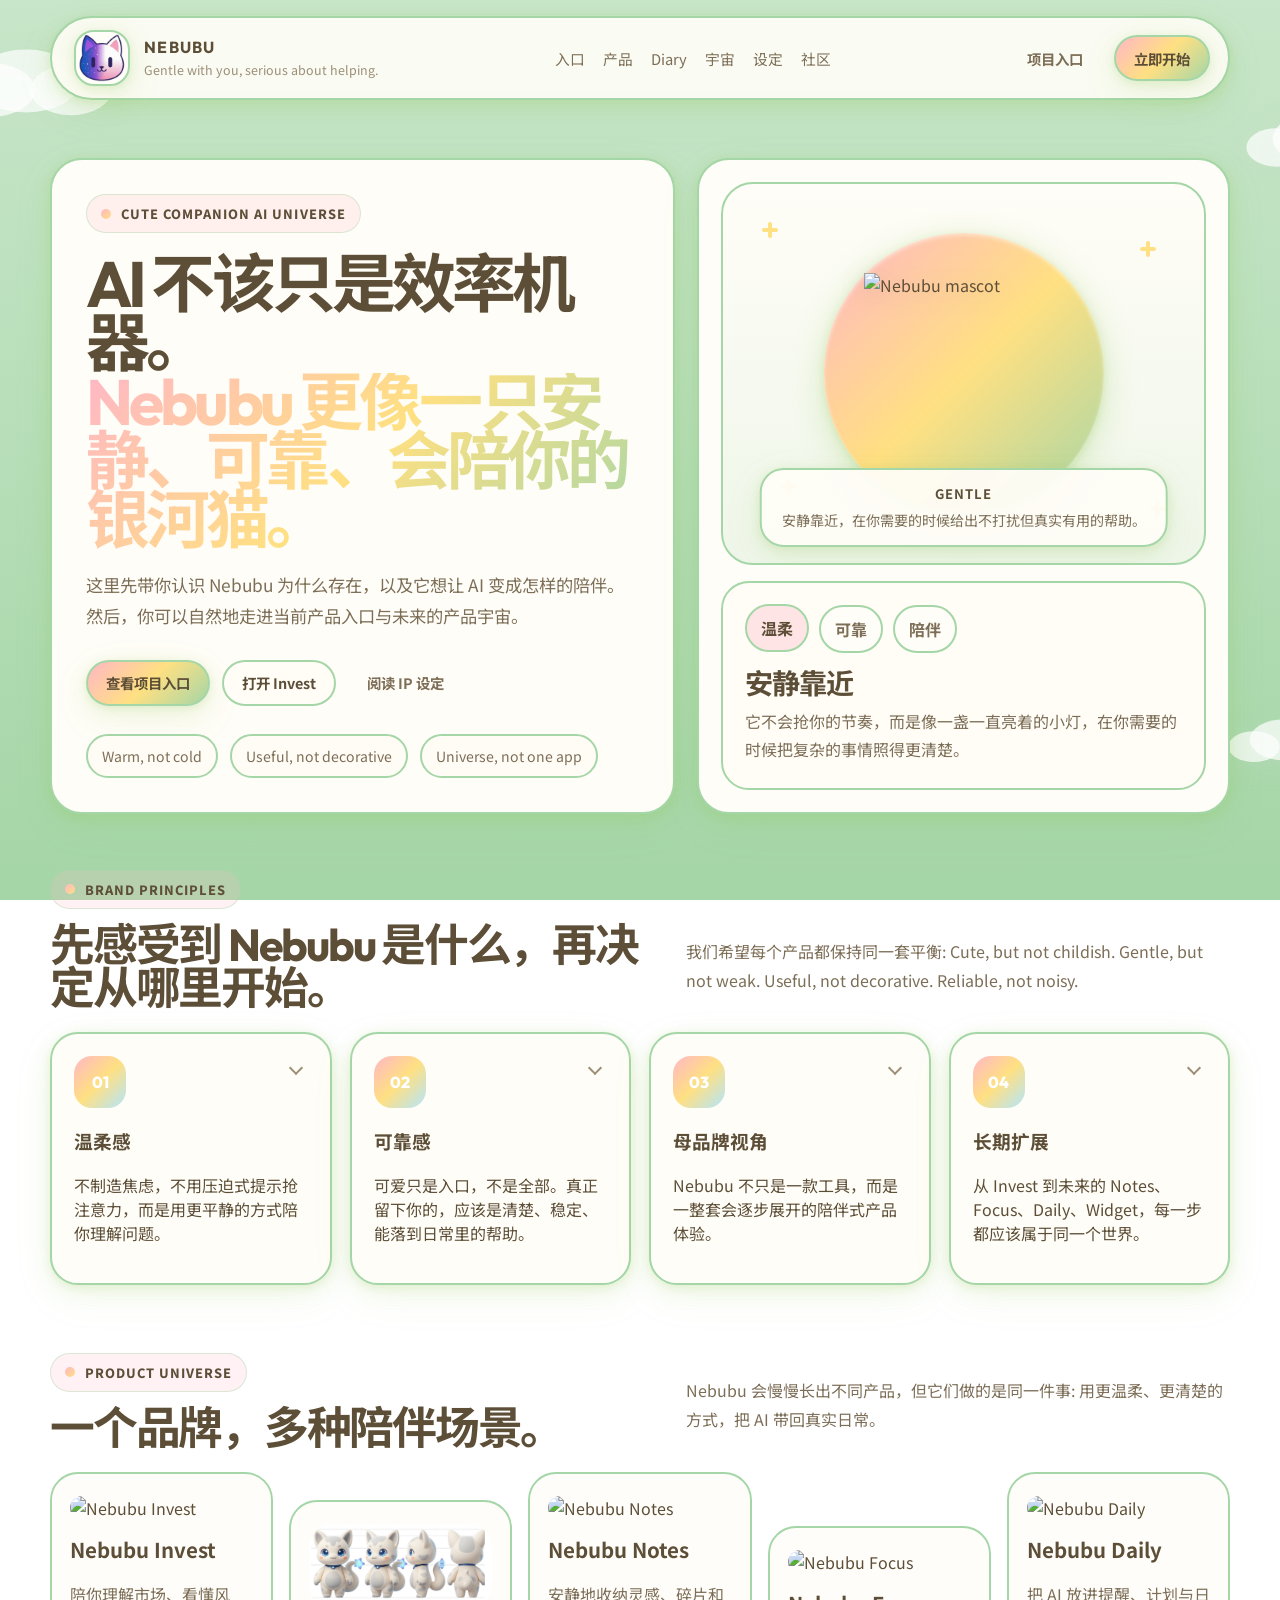
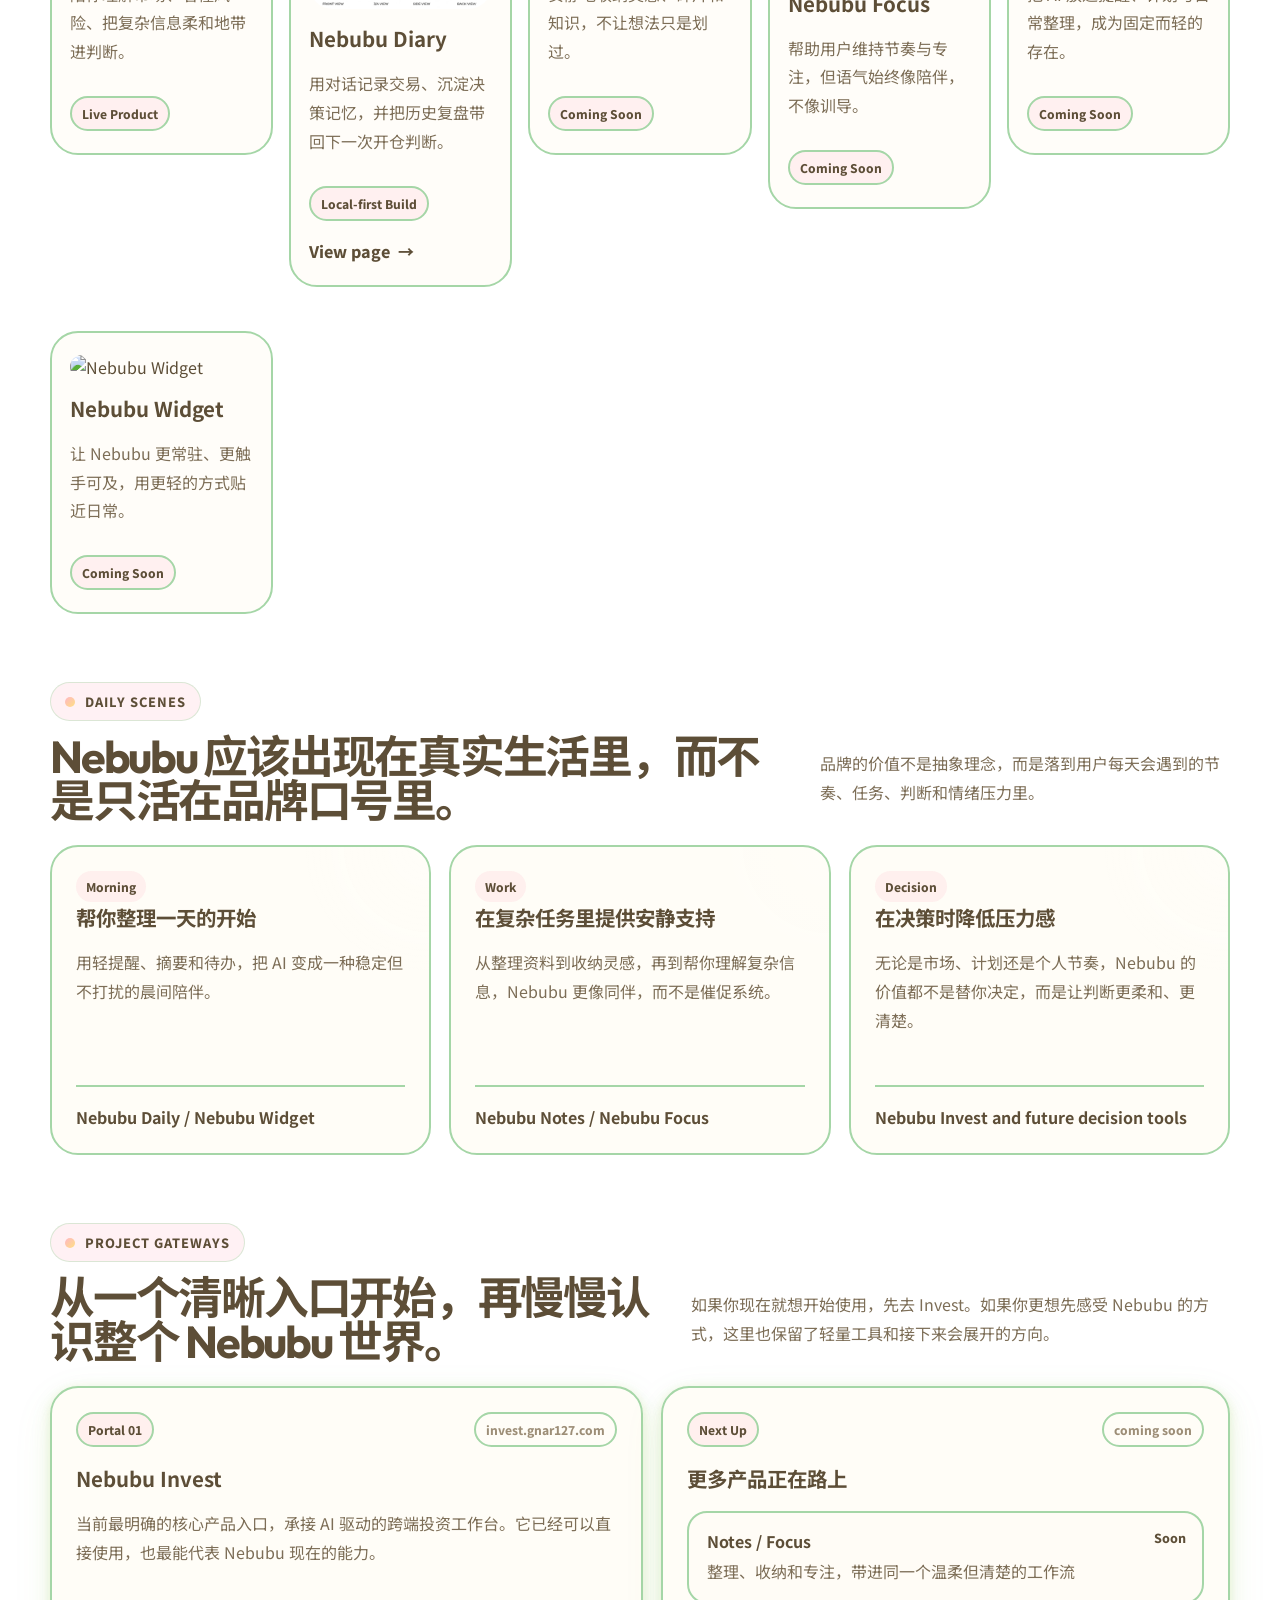
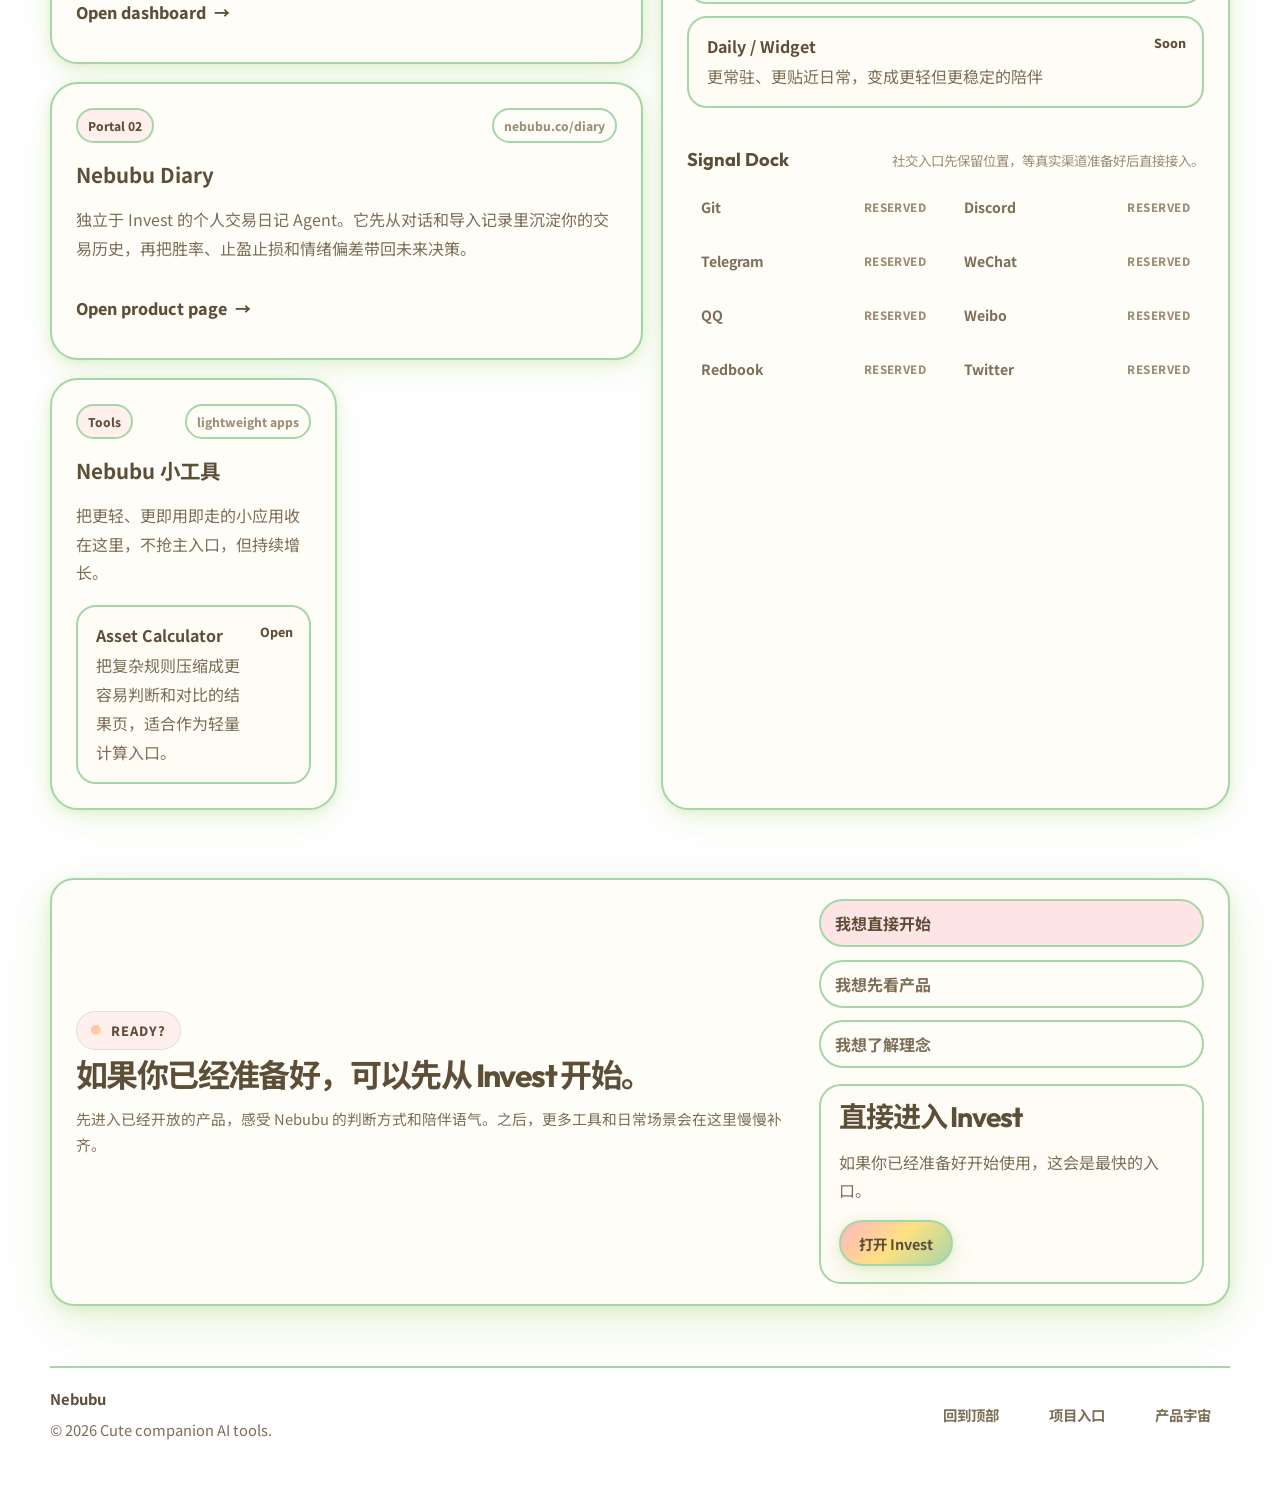
==== commit ec1967df: "Add Nebubu Diary product page" ====
--- a/index.html
+++ b/index.html
@@ -1660,6 +1660,7 @@
             <nav class="nav-links" aria-label="主导航">
               <a href="#entries">入口</a>
               <a href="#products">产品</a>
+              <a href="diary/">Diary</a>
               <a href="#products">宇宙</a>
               <a href="#story">设定</a>
               <a href="#social">社区</a>
@@ -1838,6 +1839,13 @@
                 <div class="status-pill">Live Product</div>
               </article>
               <article class="product-card">
+                <img class="product-art" src="nebubu-animate/side.png" alt="Nebubu Diary" />
+                <h3>Nebubu Diary</h3>
+                <p>用对话记录交易、沉淀决策记忆，并把历史复盘带回下一次开仓判断。</p>
+                <div class="status-pill">Local-first Build</div>
+                <a class="cta-link" href="diary/">View page</a>
+              </article>
+              <article class="product-card">
                 <img class="product-art" src="nebubu-animate/nebubu-notes-key.png" alt="Nebubu Notes" />
                 <h3>Nebubu Notes</h3>
                 <p>安静地收纳灵感、碎片和知识，不让想法只是划过。</p>
@@ -1928,6 +1936,18 @@
                     当前最明确的核心产品入口，承接 AI 驱动的跨端投资工作台。它已经可以直接使用，也最能代表 Nebubu 现在的能力。
                   </p>
                   <span class="cta-link">Open dashboard</span>
+                </a>
+
+                <a class="card featured" href="diary/" data-reveal>
+                  <div class="card-top">
+                    <span class="kicker">Portal 02</span>
+                    <span class="domain">nebubu.co/diary</span>
+                  </div>
+                  <h3>Nebubu Diary</h3>
+                  <p>
+                    独立于 Invest 的个人交易日记 Agent。它先从对话和导入记录里沉淀你的交易历史，再把胜率、止盈止损和情绪偏差带回未来决策。
+                  </p>
+                  <span class="cta-link">Open product page</span>
                 </a>
 
                 <article class="card" data-reveal>
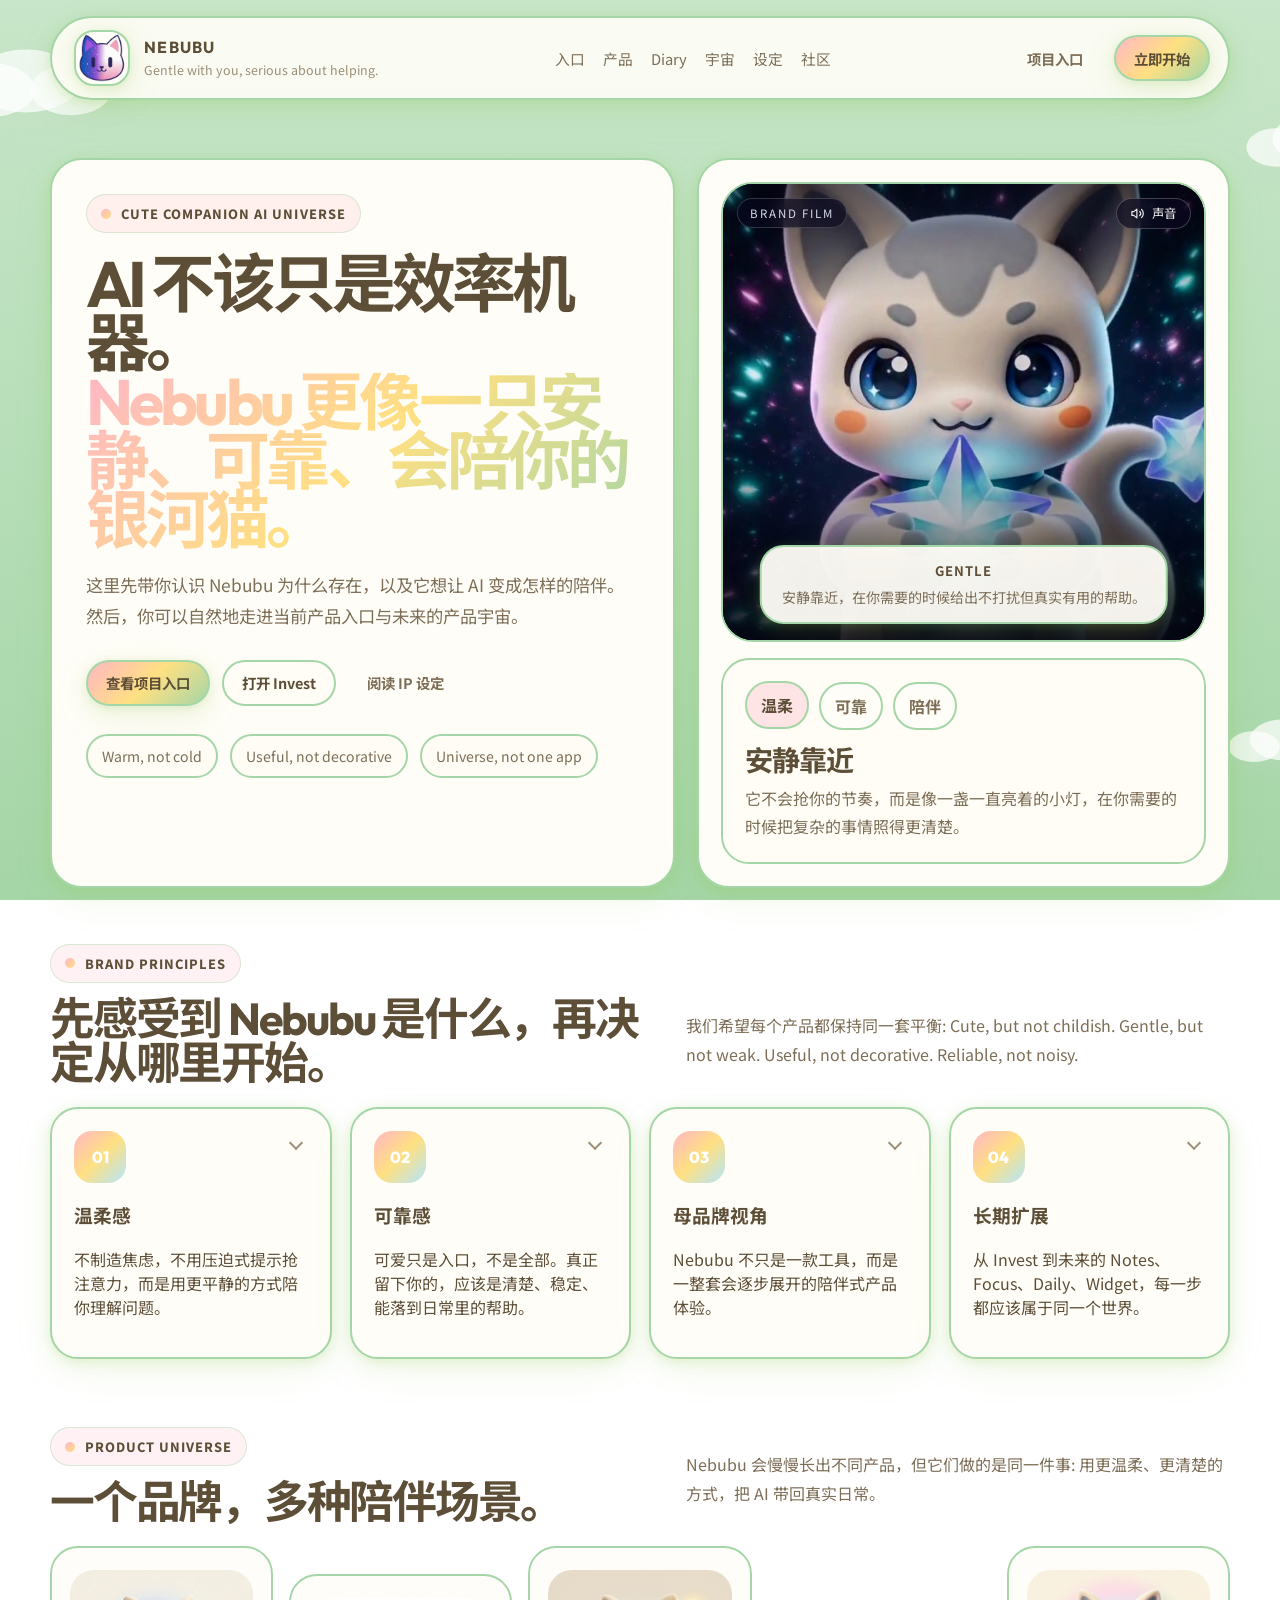
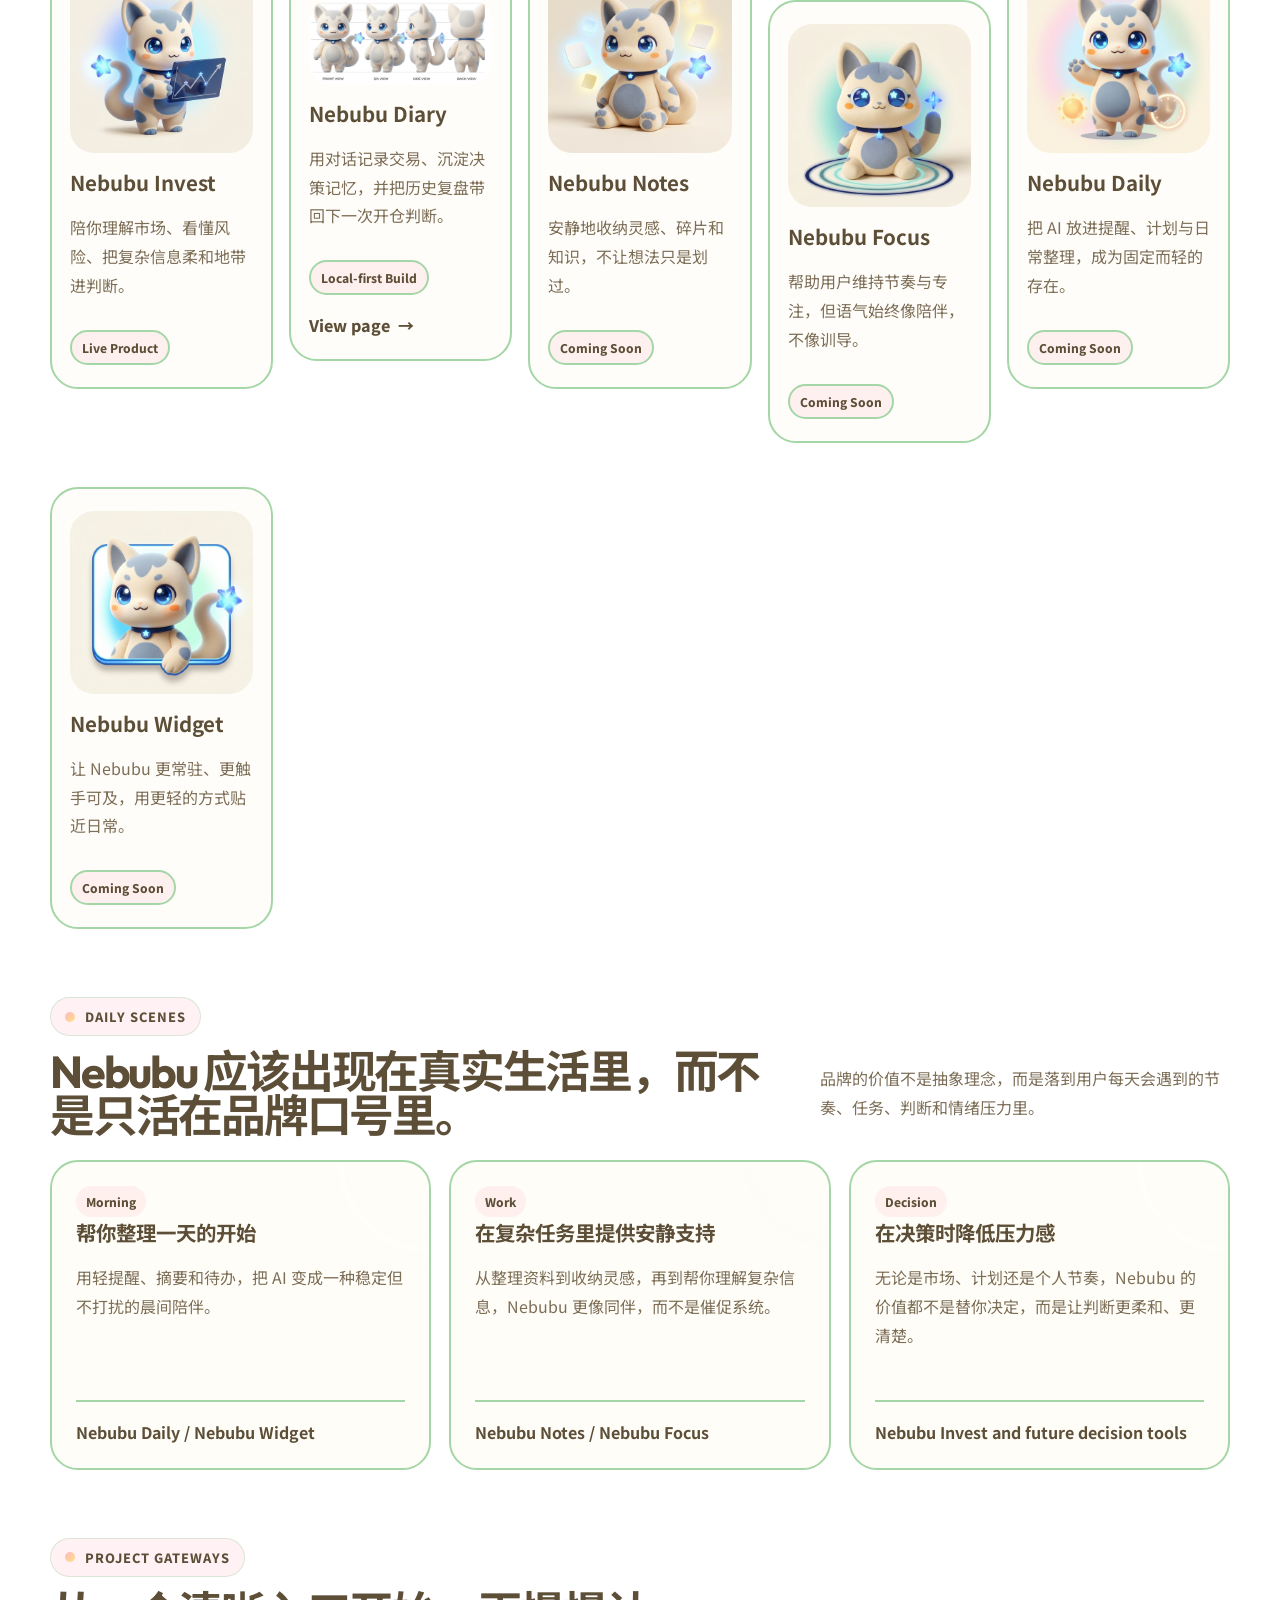
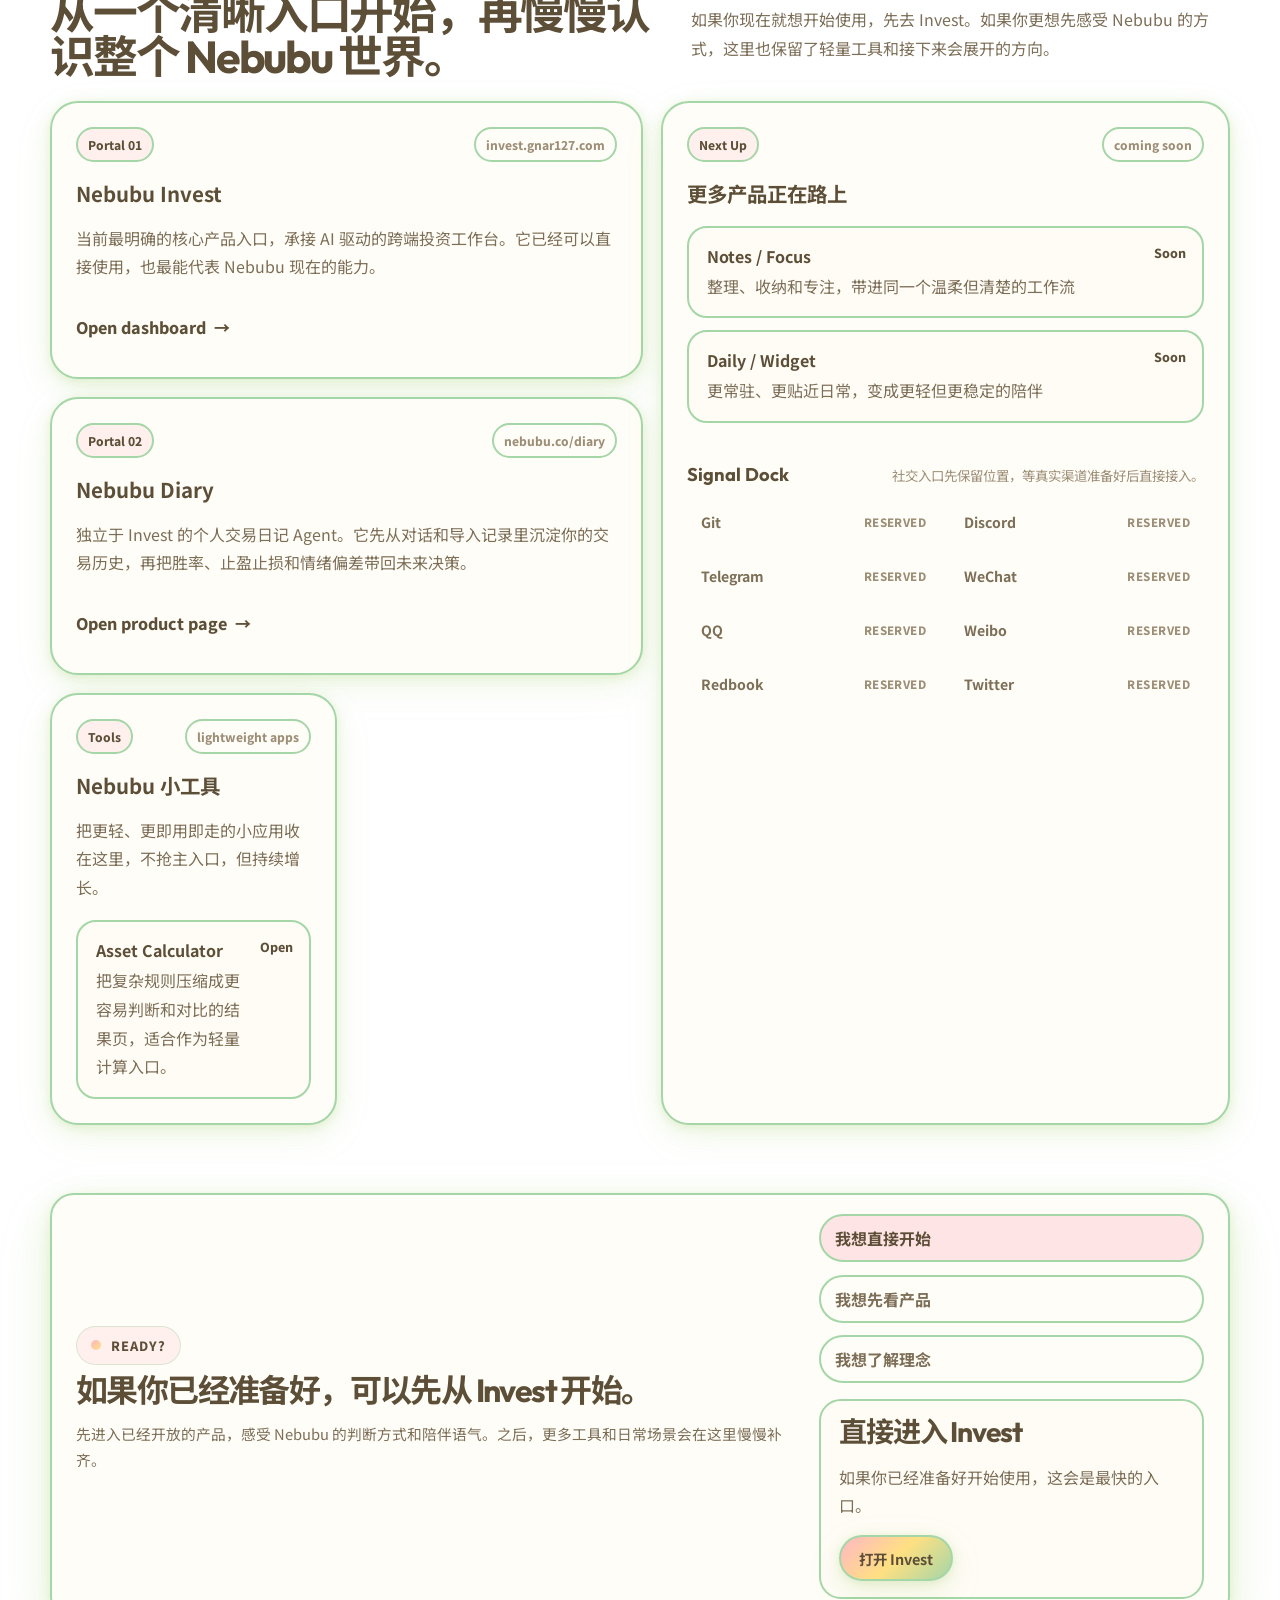
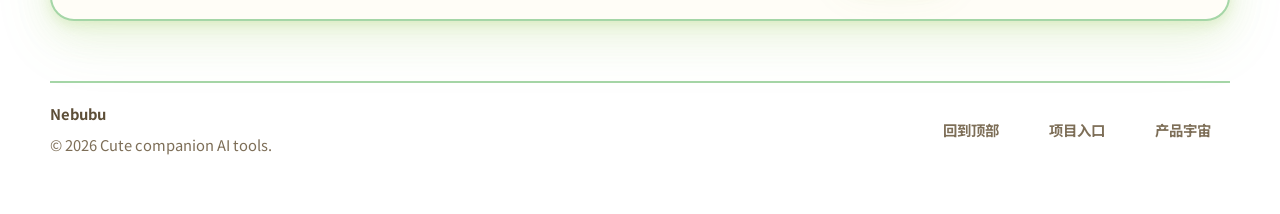
==== commit f9ef05c7: "Add H3 brand film to hero and fill in missing product art Hero visual stage is now a deep-space cine" ====
--- a/index.html
+++ b/index.html
@@ -425,14 +425,119 @@
 
       .visual-stage {
         position: relative;
-        min-height: 380px;
+        min-height: 460px;
         border-radius: var(--radius-lg);
         border: var(--card-border-width) solid var(--card-border);
         overflow: hidden;
-        background: linear-gradient(180deg, rgba(255, 253, 247, 0.9), rgba(200, 230, 201, 0.3));
+        background:
+          radial-gradient(120% 90% at 50% 18%, #1b1540 0%, #0b0824 55%, #050410 100%);
         display: flex;
         align-items: center;
         justify-content: center;
+        isolation: isolate;
+      }
+
+      /* Brand film — H3 generated loop */
+      .hero-film {
+        position: absolute;
+        inset: 0;
+        display: block;
+      }
+
+      .hero-film-video {
+        position: absolute;
+        inset: 0;
+        width: 100%;
+        height: 100%;
+        object-fit: cover;
+        object-position: center 34%;
+        display: block;
+        filter: saturate(1.06) contrast(1.04);
+      }
+
+      .hero-film-scrim {
+        position: absolute;
+        inset: 0;
+        pointer-events: none;
+        background:
+          linear-gradient(180deg, rgba(5, 4, 16, 0.5) 0%, rgba(5, 4, 16, 0) 26%),
+          linear-gradient(0deg, rgba(5, 4, 16, 0.88) 0%, rgba(5, 4, 16, 0.34) 26%, rgba(5, 4, 16, 0) 52%),
+          radial-gradient(90% 70% at 50% 46%, rgba(5, 4, 16, 0) 40%, rgba(5, 4, 16, 0.42) 100%);
+      }
+
+      .hero-film-sound {
+        position: absolute;
+        top: 14px;
+        right: 14px;
+        z-index: 3;
+        display: inline-flex;
+        align-items: center;
+        gap: 7px;
+        padding: 7px 13px;
+        border: 1px solid rgba(255, 255, 255, 0.22);
+        border-radius: 999px;
+        background: rgba(10, 8, 30, 0.62);
+        backdrop-filter: blur(10px);
+        -webkit-backdrop-filter: blur(10px);
+        color: rgba(255, 255, 255, 0.92);
+        font: inherit;
+        font-size: 0.78rem;
+        line-height: 1;
+        letter-spacing: 0.02em;
+        cursor: pointer;
+        transition: background 180ms ease, border-color 180ms ease, transform 180ms ease;
+      }
+
+      .hero-film-sound:hover {
+        background: rgba(28, 22, 68, 0.82);
+        border-color: rgba(140, 220, 255, 0.5);
+      }
+
+      .hero-film-sound:active {
+        transform: scale(0.97);
+      }
+
+      .hero-film-sound:focus-visible {
+        outline: 2px solid rgba(140, 220, 255, 0.9);
+        outline-offset: 2px;
+      }
+
+      .hero-film-sound svg {
+        width: 15px;
+        height: 15px;
+        flex: none;
+        display: block;
+      }
+
+      .hero-film-sound .icon-on,
+      .hero-film-sound .icon-off {
+        display: none;
+      }
+
+      .hero-film-sound[aria-pressed="false"] .icon-on {
+        display: block;
+      }
+
+      .hero-film-sound[aria-pressed="true"] .icon-off {
+        display: block;
+      }
+
+      .hero-film-badge {
+        position: absolute;
+        top: 14px;
+        left: 14px;
+        z-index: 3;
+        padding: 6px 12px;
+        border-radius: 999px;
+        border: 1px solid rgba(255, 255, 255, 0.18);
+        background: rgba(10, 8, 30, 0.58);
+        backdrop-filter: blur(10px);
+        -webkit-backdrop-filter: blur(10px);
+        color: rgba(232, 240, 255, 0.9);
+        font-size: 0.72rem;
+        letter-spacing: 0.16em;
+        text-transform: uppercase;
+        pointer-events: none;
       }
 
       .mascot-circle {
@@ -1716,14 +1821,43 @@
             </article>
 
             <aside class="hero-visual" data-reveal>
-              <div class="visual-stage">
-                <div class="mascot-circle">
-                  <img src="nebubu-animate/main.png" alt="Nebubu mascot" />
+              <div class="visual-stage" role="img" aria-label="Nebubu 品牌短片：银河猫在深空星云中由星光凝聚成形，尾巴上的水晶星点亮，抱着水晶星闪烁，环绕的星球随后收束为品牌标志。">
+                <div class="hero-film">
+                  <video
+                    class="hero-film-video"
+                    id="heroFilmVideo"
+                    src="assets/nebubu-promo.mp4"
+                    poster="assets/nebubu-promo-poster.jpg"
+                    autoplay
+                    muted
+                    loop
+                    playsinline
+                    preload="metadata"
+                    disablepictureinpicture
+                    tabindex="-1"
+                  ></video>
+                  <div class="hero-film-scrim" aria-hidden="true"></div>
+                  <span class="hero-film-badge" aria-hidden="true">Brand Film</span>
+                  <button
+                    class="hero-film-sound"
+                    id="heroFilmSound"
+                    type="button"
+                    aria-pressed="false"
+                    aria-label="开启品牌短片声音"
+                  >
+                    <svg class="icon-on" viewBox="0 0 24 24" fill="none" stroke="currentColor" stroke-width="1.9" stroke-linecap="round" stroke-linejoin="round" aria-hidden="true">
+                      <path d="M11 5 6 9H3v6h3l5 4z" />
+                      <path d="M15.5 8.5a5 5 0 0 1 0 7" />
+                      <path d="M18.5 5.5a9 9 0 0 1 0 13" />
+                    </svg>
+                    <svg class="icon-off" viewBox="0 0 24 24" fill="none" stroke="currentColor" stroke-width="1.9" stroke-linecap="round" stroke-linejoin="round" aria-hidden="true">
+                      <path d="M11 5 6 9H3v6h3l5 4z" />
+                      <path d="m16 9 5 6" />
+                      <path d="m21 9-5 6" />
+                    </svg>
+                    <span id="heroFilmSoundLabel">声音</span>
+                  </button>
                 </div>
-                <div class="sparkle sp1"></div>
-                <div class="sparkle sp2"></div>
-                <div class="sparkle sp3"></div>
-                <div class="sparkle sp4"></div>
                 <div class="hero-speech">
                   <strong id="companionSpeechLabel">Gentle</strong>
                   <span id="companionSpeechText">安静靠近，在你需要的时候给出不打扰但真实有用的帮助。</span>
@@ -2088,6 +2222,9 @@
       const companionTitle = document.getElementById("companionTitle");
       const companionBody = document.getElementById("companionBody");
       const companionTabs = document.querySelectorAll("[data-companion-tab]");
+      const heroFilmVideo = document.getElementById("heroFilmVideo");
+      const heroFilmSound = document.getElementById("heroFilmSound");
+      const heroFilmSoundLabel = document.getElementById("heroFilmSoundLabel");
       const productSwitches = document.querySelectorAll("[data-product-key]");
       const productPanelState = document.getElementById("productPanelState");
       const productPanelTime = document.getElementById("productPanelTime");
@@ -2469,6 +2606,47 @@
           button.addEventListener("click", () => setCompanionState(button.dataset.companionTab));
         });
 
+        // Brand film: browsers block audible autoplay, so the beat only
+        // starts after an explicit user gesture on the sound toggle.
+        if (heroFilmVideo && heroFilmSound) {
+          heroFilmVideo.muted = true;
+
+          const syncSoundUi = () => {
+            const on = !heroFilmVideo.muted;
+            heroFilmSound.setAttribute("aria-pressed", String(on));
+            heroFilmSound.setAttribute("aria-label", on ? "关闭品牌短片声音" : "开启品牌短片声音");
+            if (heroFilmSoundLabel) heroFilmSoundLabel.textContent = on ? "静音" : "声音";
+          };
+
+          heroFilmVideo.addEventListener("play", syncSoundUi);
+          heroFilmVideo.addEventListener("pause", syncSoundUi);
+          heroFilmVideo.addEventListener("volumechange", syncSoundUi);
+          syncSoundUi();
+
+          heroFilmSound.addEventListener("click", async () => {
+            if (heroFilmVideo.muted) {
+              heroFilmVideo.muted = false;
+              syncSoundUi();
+              try {
+                await heroFilmVideo.play();
+              } catch (error) {
+                heroFilmVideo.muted = true;
+                syncSoundUi();
+              }
+            } else {
+              heroFilmVideo.muted = true;
+              syncSoundUi();
+            }
+          });
+
+          // Respect reduced-motion: hold on the poster frame instead of looping.
+          if (reduceMotion) {
+            heroFilmVideo.removeAttribute("autoplay");
+            heroFilmVideo.pause();
+            heroFilmSound.hidden = true;
+          }
+        }
+
         productSwitches.forEach((button) => {
           button.addEventListener("click", () => setProductState(button.dataset.productKey));
         });
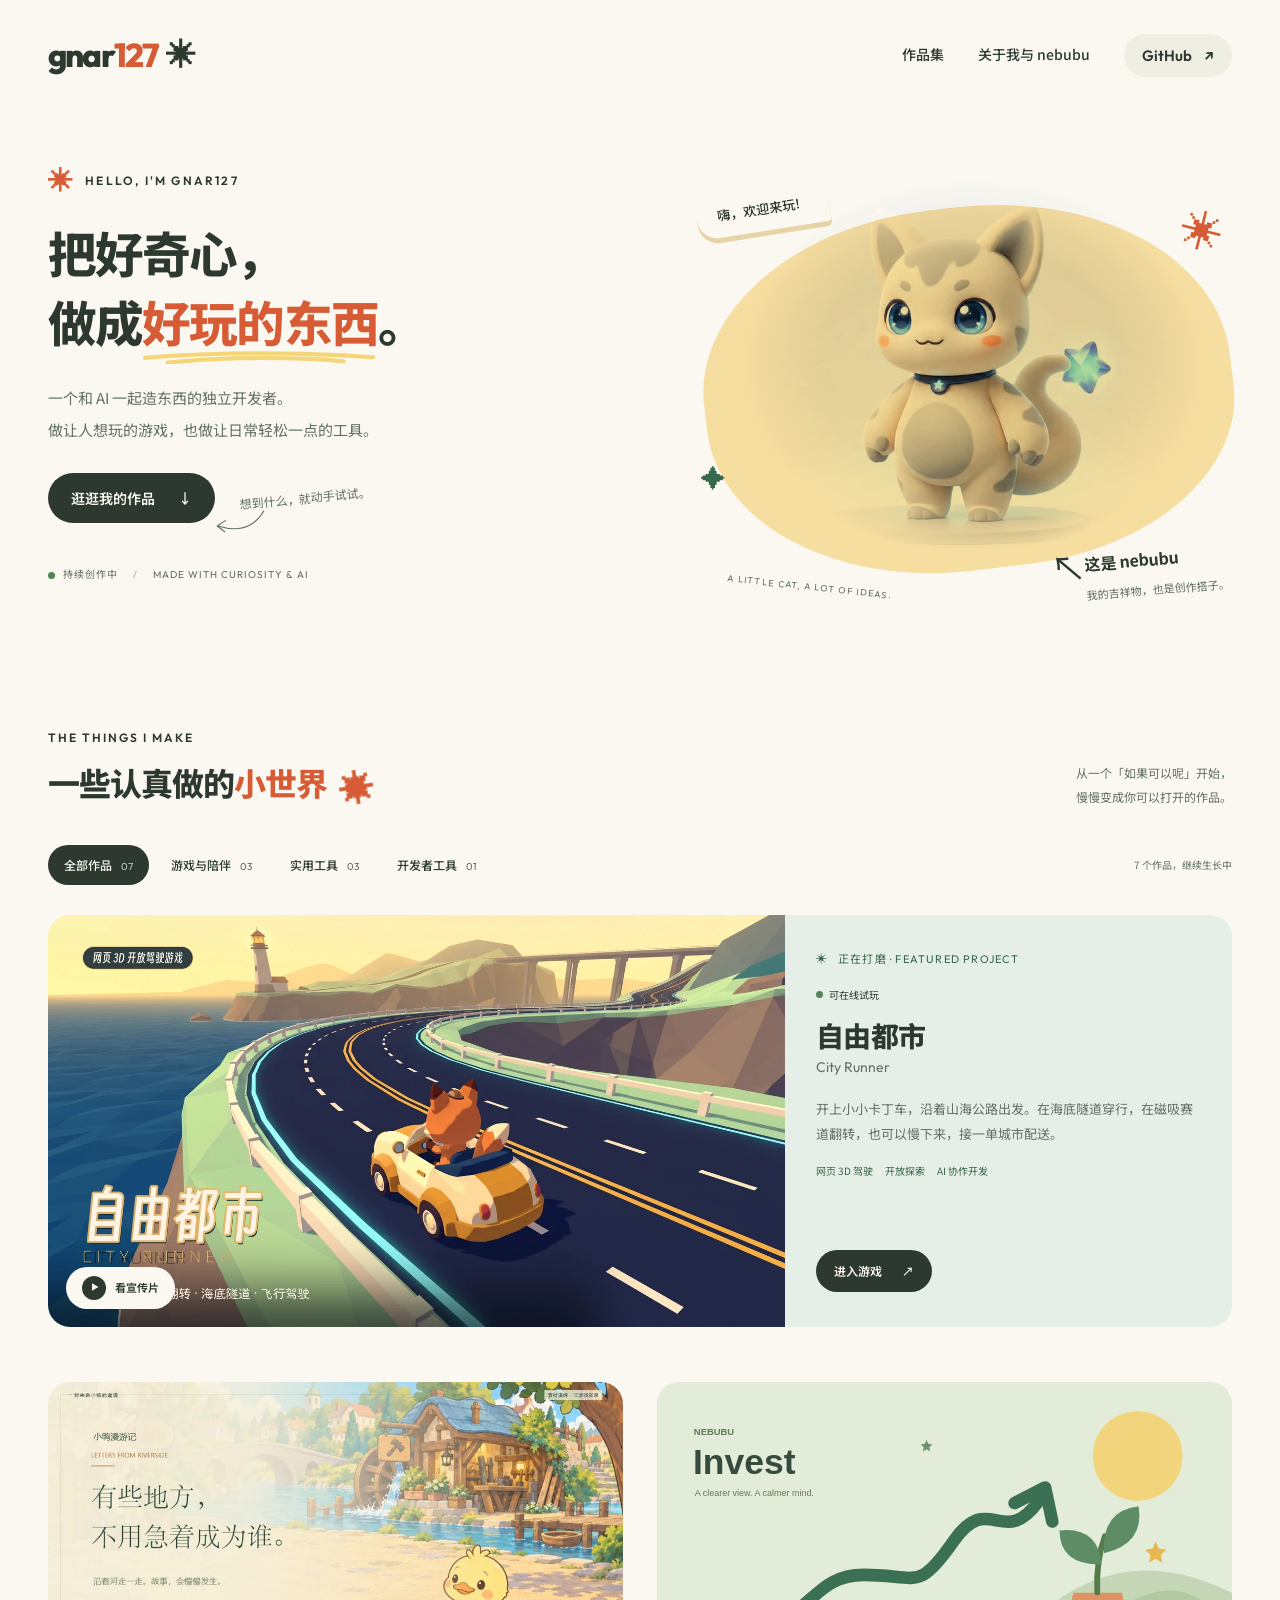
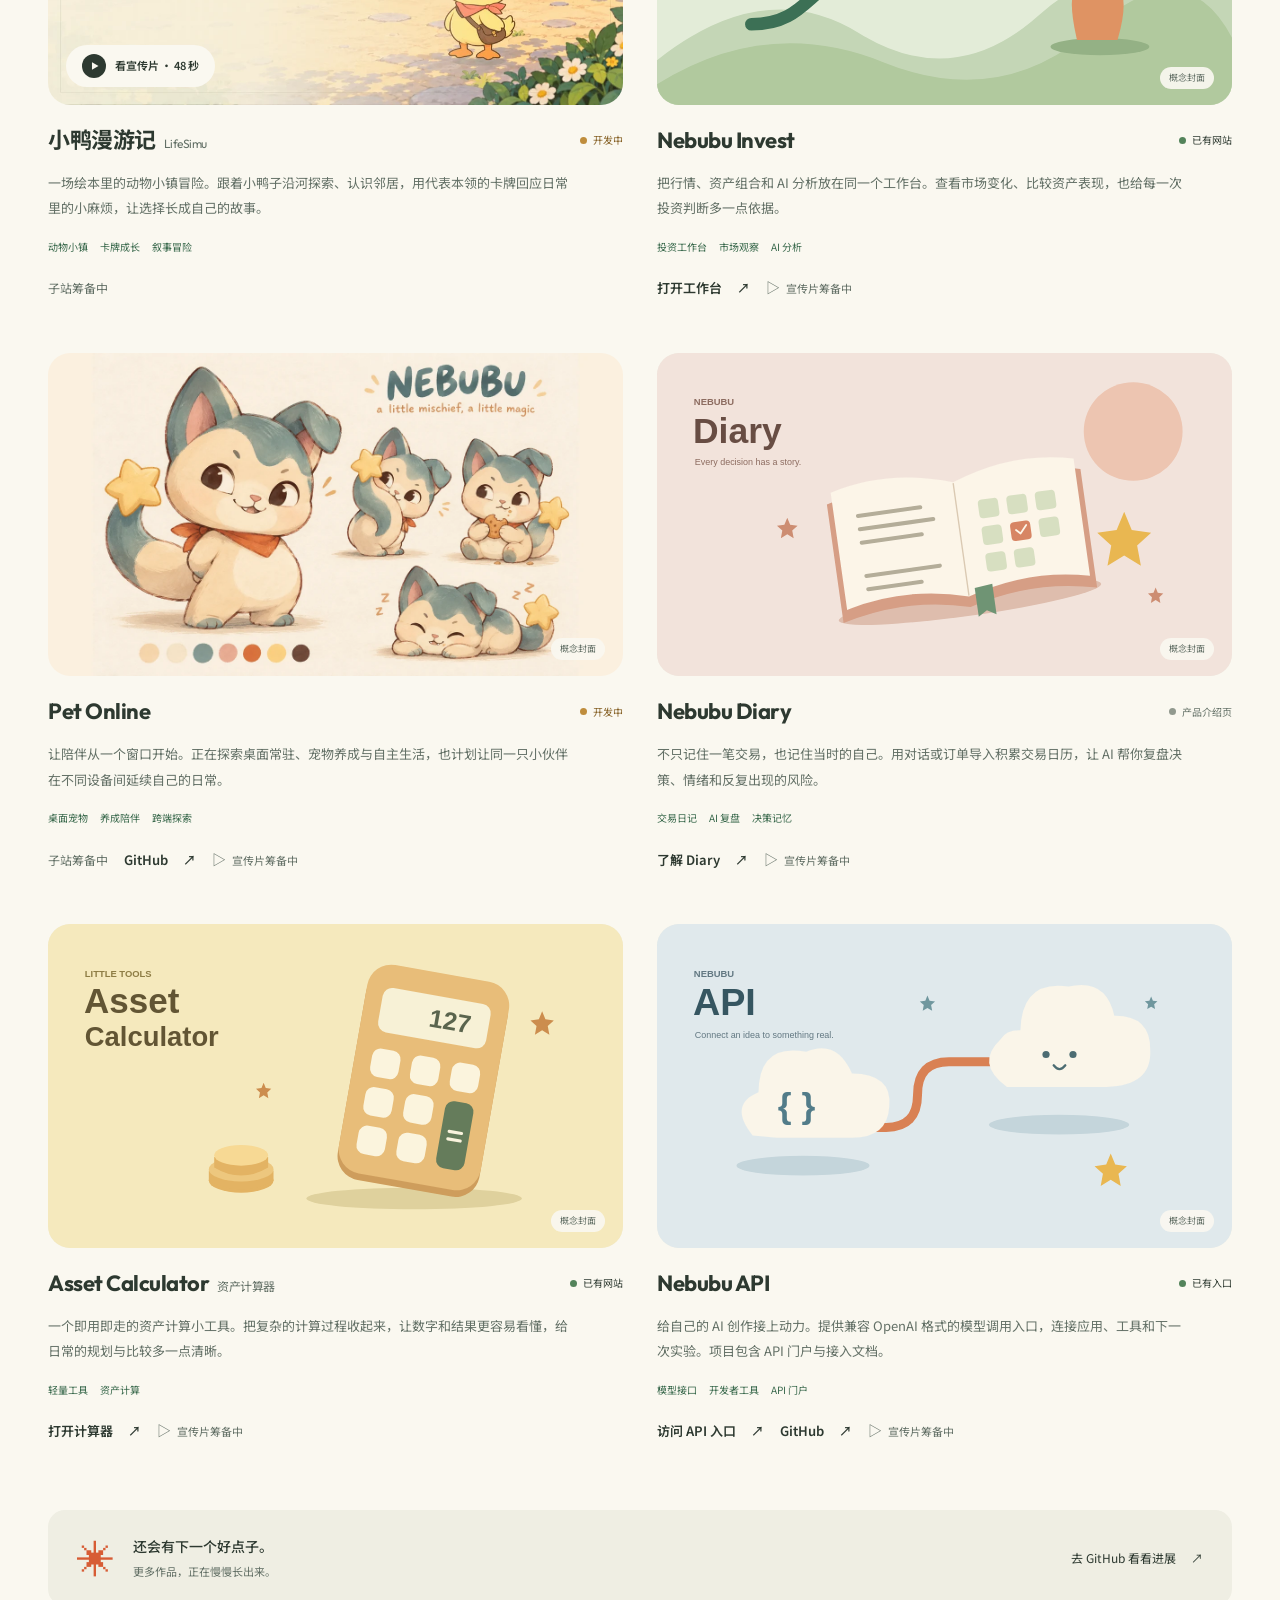
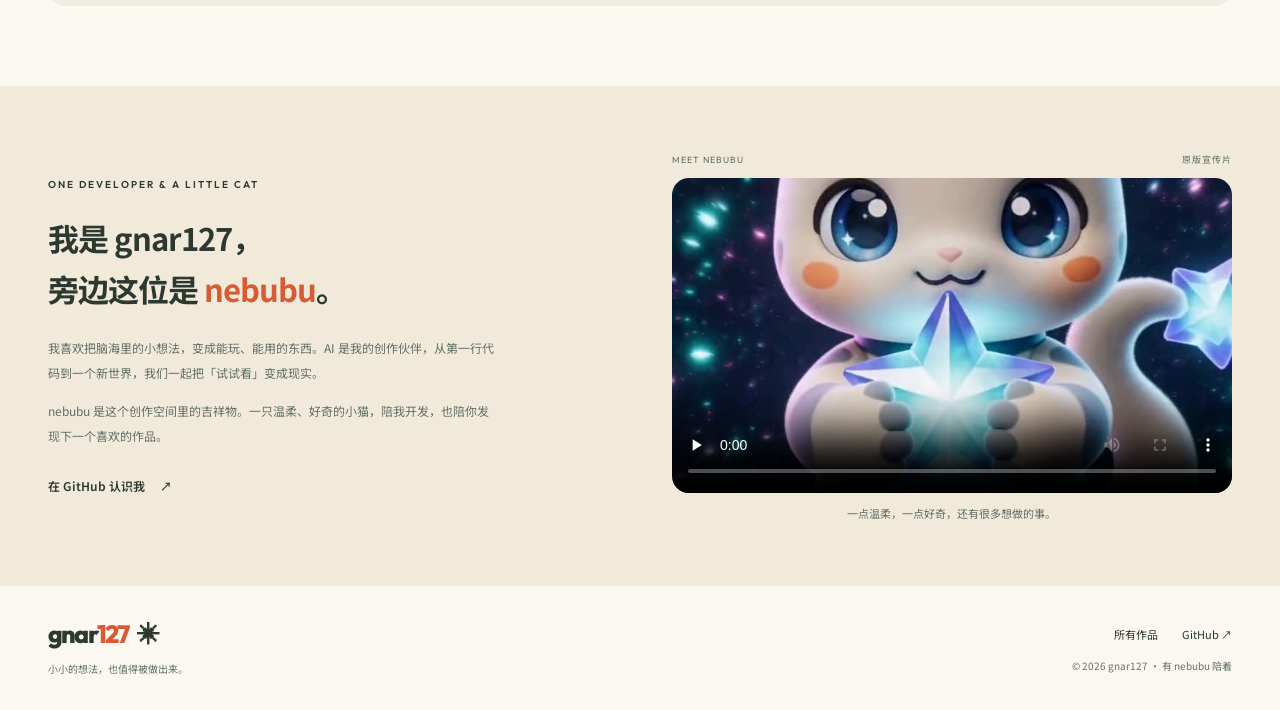
==== commit 08498c8f: "Rebuild homepage as gnar127 AI portfolio with nebubu mascot" ====
--- a/index.html
+++ b/index.html
@@ -1,2885 +1,69 @@
 <!doctype html>
 <html lang="zh-CN">
-  <head>
-    <meta charset="UTF-8" />
-    <meta name="viewport" content="width=device-width, initial-scale=1.0" />
-    <title>Nebubu | Gentle Companion AI Universe</title>
-    <link rel="icon" type="image/png" href="assets/logo-128.png" />
-    <meta
-      name="description"
-      content="Nebubu 是一个温柔、可靠、带陪伴感的 AI 品牌。在这里认识 Nebubu 的世界，再进入 Invest 与未来产品宇宙。"
-    />
-    <link rel="preconnect" href="https://fonts.googleapis.com" />
-    <link rel="preconnect" href="https://fonts.gstatic.com" crossorigin />
-    <link
-      href="https://fonts.googleapis.com/css2?family=Noto+Sans+SC:wght@400;500;600;700;800&family=Outfit:wght@500;600;700;800&display=swap"
-      rel="stylesheet"
-    />
-    <style>
-      :root {
-        color-scheme: light;
-        --font-display: "Outfit", "Noto Sans SC", "PingFang SC", sans-serif;
-        --font-body: "Noto Sans SC", "PingFang SC", "Microsoft YaHei", sans-serif;
-        --container: min(1180px, calc(100vw - 28px));
-        --radius-sm: 24px;
-        --radius-md: 28px;
-        --radius-lg: 32px;
-        --bg-top: #C8E6C9;
-        --bg-bottom: #A5D6A7;
-        --bg: linear-gradient(180deg, var(--bg-top) 0%, var(--bg-bottom) 100%);
-        --card-bg: #FFFDF7;
-        --card-border: #A5D6A7;
-        --card-border-width: 2px;
-        --text: #5D4E37;
-        --text-soft: #7D6E57;
-        --text-mute: #9D8E77;
-        --accent-pink: #FFB7C5;
-        --accent-yellow: #FFE082;
-        --accent-blue: #B3E5FC;
-        --accent-green: #A5D6A7;
-        --accent-orange: #FFCC80;
-        --tag-bg: rgba(255, 183, 197, 0.2);
-        --tag-border: rgba(165, 214, 169, 0.4);
-        --shadow-card:
-          0 2px 8px rgba(139, 195, 74, 0.15),
-          0 6px 20px rgba(139, 195, 74, 0.12),
-          0 12px 40px rgba(139, 195, 74, 0.08);
-        --shadow-card-hover:
-          0 4px 12px rgba(139, 195, 74, 0.2),
-          0 10px 30px rgba(139, 195, 74, 0.15),
-          0 18px 50px rgba(139, 195, 74, 0.1);
-        --shadow-hero:
-          0 4px 12px rgba(139, 195, 74, 0.18),
-          0 10px 36px rgba(139, 195, 74, 0.14),
-          0 20px 60px rgba(139, 195, 74, 0.1);
-        --ease: 300ms cubic-bezier(0.34, 1.56, 0.64, 1);
-        --ease-slow: 500ms cubic-bezier(0.16, 1, 0.3, 1);
-        --cloud-color: rgba(255, 255, 255, 0.7);
-        --cloud-shadow: rgba(200, 220, 200, 0.3);
-      }
-
-      * {
-        box-sizing: border-box;
-      }
-
-      html {
-        scroll-behavior: smooth;
-      }
-
-      body {
-        margin: 0;
-        min-height: 100vh;
-        font-family: var(--font-body);
-        color: var(--text);
-        background: var(--bg);
-        background-attachment: fixed;
-        overflow-x: hidden;
-      }
-
-      .clouds-layer {
-        position: fixed;
-        inset: 0;
-        pointer-events: none;
-        z-index: 0;
-        overflow: hidden;
-      }
-
-      .cloud {
-        position: absolute;
-        filter: drop-shadow(0 4px 12px var(--cloud-shadow));
-      }
-
-      .cloud-1 { top: 5%; left: -5%; animation: cloud-drift 25s ease-in-out infinite; }
-      .cloud-2 { top: 12%; right: -8%; animation: cloud-drift 30s ease-in-out infinite 5s; }
-      .cloud-3 { top: 35%; left: 30%; opacity: 0.5; animation: cloud-drift 35s ease-in-out infinite 10s; }
-      .cloud-4 { bottom: 15%; right: -5%; animation: cloud-drift 22s ease-in-out infinite 3s; }
-
-      @keyframes cloud-drift {
-        0%, 100% { transform: translateX(0) translateY(0); }
-        25% { transform: translateX(15px) translateY(-8px); }
-        50% { transform: translateX(8px) translateY(-12px); }
-        75% { transform: translateX(20px) translateY(-5px); }
-      }
-
-      a {
-        color: inherit;
-        text-decoration: none;
-      }
-
-      img {
-        display: block;
-        max-width: 100%;
-      }
-
-      button {
-        font: inherit;
-      }
-
-      .page {
-        position: relative;
-        z-index: 1;
-      }
-
-      .container {
-        width: var(--container);
-        margin: 0 auto;
-      }
-      .topbar {
-        position: sticky;
-        top: 0;
-        z-index: 30;
-        padding: 16px 0;
-        transition: transform var(--ease), padding var(--ease);
-      }
-
-      .topbar.is-scrolled {
-        padding: 8px 0;
-      }
-
-      .topbar-inner {
-        display: flex;
-        align-items: center;
-        justify-content: space-between;
-        gap: 18px;
-        padding: 12px 18px 12px 22px;
-        border-radius: 999px;
-        border: 2px solid var(--card-border);
-        background: rgba(255, 253, 247, 0.9);
-        backdrop-filter: blur(16px);
-        box-shadow: var(--shadow-card);
-      }
-
-      .brand {
-        display: flex;
-        align-items: center;
-        gap: 14px;
-        min-width: 0;
-      }
-
-      .brand-mark {
-        position: relative;
-        width: 56px;
-        height: 56px;
-        border-radius: 20px;
-        display: grid;
-        place-items: center;
-        background: var(--card-bg);
-        border: 2px solid var(--card-border);
-        box-shadow: var(--shadow-card);
-      }
-
-      .brand-mark img {
-        width: 92%;
-        height: 92%;
-        object-fit: contain;
-      }
-
-      .brand-copy strong {
-        display: block;
-        font-family: var(--font-display);
-        font-size: 1rem;
-        letter-spacing: 0.08em;
-      }
-
-      .brand-copy span {
-        display: block;
-        margin-top: 4px;
-        color: var(--text-mute);
-        font-size: 0.78rem;
-      }
-
-      .nav-links,
-      .topbar-actions,
-      .hero-actions,
-      .hero-meta,
-      .cta-actions,
-      .footer-links {
-        display: flex;
-        align-items: center;
-        gap: 12px;
-        flex-wrap: wrap;
-      }
-
-      .nav-links {
-        gap: 18px;
-      }
-
-      .nav-links a {
-        position: relative;
-        font-size: 0.92rem;
-        color: var(--text-soft);
-      }
-
-      .nav-links a::after {
-        content: "";
-        position: absolute;
-        left: 0;
-        bottom: -6px;
-        width: 100%;
-        height: 2px;
-        border-radius: 999px;
-        transform: scaleX(0);
-        transform-origin: center;
-        background: linear-gradient(90deg, var(--accent-pink), var(--accent-yellow), var(--accent-green));
-        transition: transform var(--ease);
-      }
-
-      .nav-links a:hover::after,
-      .nav-links a:focus-visible::after {
-        transform: scaleX(1);
-      }
-
-      .button,
-      .theme-button {
-        display: inline-flex;
-        align-items: center;
-        justify-content: center;
-        min-height: 46px;
-        padding: 0 18px;
-        border-radius: 999px;
-        border: 1px solid transparent;
-        font-size: 0.9rem;
-        font-weight: 700;
-        cursor: pointer;
-        transition:
-          transform var(--ease),
-          box-shadow var(--ease),
-          border-color var(--ease),
-          background var(--ease),
-          color var(--ease);
-      }
-
-      .button:hover,
-      .theme-button:hover {
-        transform: translateY(-3px) scale(1.02);
-        box-shadow: var(--shadow-card-hover);
-      }
-
-      .button:active,
-      .theme-button:active {
-        transform: translateY(-1px) scale(0.98);
-      }
-
-      .button.primary {
-        color: var(--text);
-        background: linear-gradient(135deg, var(--accent-pink), var(--accent-yellow), var(--accent-green));
-        border: 2px solid var(--card-border);
-        box-shadow: var(--shadow-card);
-      }
-
-      .button.secondary {
-        border: 2px solid var(--card-border);
-        background: rgba(255, 253, 247, 0.9);
-        color: var(--text);
-      }
-
-      .button.ghost {
-        border-color: transparent;
-        background: transparent;
-        color: var(--text-soft);
-      }
-
-      .button.ghost:hover {
-        background: rgba(255, 253, 247, 0.7);
-        color: var(--text);
-      }
-
-      .hero {
-        padding: 42px 0 22px;
-      }
-
-      .hero-grid {
-        display: grid;
-        grid-template-columns: minmax(0, 1.08fr) minmax(320px, 0.92fr);
-        gap: 22px;
-        align-items: stretch;
-      }
-
-      .hero-copy,
-      .hero-visual,
-      .panel,
-      .card,
-      .quote,
-      .cta-shell {
-        position: relative;
-        border: var(--card-border-width) solid var(--card-border);
-        background: var(--card-bg);
-        box-shadow: var(--shadow-card);
-        overflow: hidden;
-      }
-
-      .hero-copy,
-      .hero-visual {
-        border-radius: var(--radius-lg);
-      }
-
-      .hero-copy {
-        padding: 34px;
-      }
-
-      .eyebrow {
-        display: inline-flex;
-        align-items: center;
-        gap: 10px;
-        width: fit-content;
-        padding: 9px 14px;
-        border-radius: 999px;
-        background: var(--tag-bg);
-        border: 1px solid var(--tag-border);
-        font-size: 0.8rem;
-        font-weight: 800;
-        letter-spacing: 0.08em;
-        text-transform: uppercase;
-      }
-
-      .eyebrow::before {
-        content: "";
-        width: 10px;
-        height: 10px;
-        border-radius: 50%;
-        background: linear-gradient(135deg, var(--accent-pink), var(--accent-yellow));
-      }
-
-      .hero-title {
-        margin: 22px 0 0;
-        font-family: var(--font-display);
-        font-size: clamp(3rem, 5vw, 5.8rem);
-        line-height: 0.92;
-        letter-spacing: -0.06em;
-      }
-
-      .hero-title .gradient {
-        display: block;
-        background: linear-gradient(135deg, var(--accent-pink), var(--accent-yellow), var(--accent-green));
-        -webkit-background-clip: text;
-        background-clip: text;
-        color: transparent;
-      }
-
-      .hero-subtitle,
-      .section-head p,
-      .card p,
-      .quote p,
-      .tool-item span,
-      .social-item span,
-      .product-card p,
-      .scene-card p,
-      .story-list li,
-      .footer-copy {
-        color: var(--text-soft);
-        line-height: 1.8;
-      }
-
-      .hero-subtitle {
-        margin-top: 20px;
-        max-width: 40rem;
-        font-size: 1.08rem;
-      }
-
-      .hero-actions,
-      .hero-meta {
-        margin-top: 28px;
-      }
-
-      .meta-pill {
-        padding: 10px 14px;
-        border-radius: 999px;
-        border: 2px solid var(--card-border);
-        background: rgba(255, 253, 247, 0.8);
-        color: var(--text-soft);
-        font-size: 0.88rem;
-      }
-
-      .hero-band {
-        margin-top: 26px;
-        display: grid;
-        grid-template-columns: repeat(3, minmax(0, 1fr));
-        gap: 12px;
-      }
-
-      .mini-panel {
-        padding: 16px 16px 18px;
-        border-radius: var(--radius-sm);
-        border: var(--card-border-width) solid var(--card-border);
-        background: rgba(255, 253, 247, 0.7);
-      }
-
-      .mini-panel strong {
-        display: block;
-        margin-bottom: 8px;
-        font-size: 1rem;
-      }
-
-      .mini-panel span {
-        color: var(--text-soft);
-        font-size: 0.9rem;
-        line-height: 1.65;
-      }
-
-      .hero-visual {
-        padding: 22px;
-        display: grid;
-        gap: 16px;
-        background: var(--card-bg);
-      }
-
-      .visual-stage {
-        position: relative;
-        min-height: 460px;
-        border-radius: var(--radius-lg);
-        border: var(--card-border-width) solid var(--card-border);
-        overflow: hidden;
-        background:
-          radial-gradient(120% 90% at 50% 18%, #1b1540 0%, #0b0824 55%, #050410 100%);
-        display: flex;
-        align-items: center;
-        justify-content: center;
-        isolation: isolate;
-      }
-
-      /* Brand film — H3 generated loop */
-      .hero-film {
-        position: absolute;
-        inset: 0;
-        display: block;
-      }
-
-      .hero-film-video {
-        position: absolute;
-        inset: 0;
-        width: 100%;
-        height: 100%;
-        object-fit: cover;
-        object-position: center 34%;
-        display: block;
-        filter: saturate(1.06) contrast(1.04);
-      }
-
-      .hero-film-scrim {
-        position: absolute;
-        inset: 0;
-        pointer-events: none;
-        background:
-          linear-gradient(180deg, rgba(5, 4, 16, 0.5) 0%, rgba(5, 4, 16, 0) 26%),
-          linear-gradient(0deg, rgba(5, 4, 16, 0.88) 0%, rgba(5, 4, 16, 0.34) 26%, rgba(5, 4, 16, 0) 52%),
-          radial-gradient(90% 70% at 50% 46%, rgba(5, 4, 16, 0) 40%, rgba(5, 4, 16, 0.42) 100%);
-      }
-
-      .hero-film-sound {
-        position: absolute;
-        top: 14px;
-        right: 14px;
-        z-index: 3;
-        display: inline-flex;
-        align-items: center;
-        gap: 7px;
-        padding: 7px 13px;
-        border: 1px solid rgba(255, 255, 255, 0.22);
-        border-radius: 999px;
-        background: rgba(10, 8, 30, 0.62);
-        backdrop-filter: blur(10px);
-        -webkit-backdrop-filter: blur(10px);
-        color: rgba(255, 255, 255, 0.92);
-        font: inherit;
-        font-size: 0.78rem;
-        line-height: 1;
-        letter-spacing: 0.02em;
-        cursor: pointer;
-        transition: background 180ms ease, border-color 180ms ease, transform 180ms ease;
-      }
-
-      .hero-film-sound:hover {
-        background: rgba(28, 22, 68, 0.82);
-        border-color: rgba(140, 220, 255, 0.5);
-      }
-
-      .hero-film-sound:active {
-        transform: scale(0.97);
-      }
-
-      .hero-film-sound:focus-visible {
-        outline: 2px solid rgba(140, 220, 255, 0.9);
-        outline-offset: 2px;
-      }
-
-      .hero-film-sound svg {
-        width: 15px;
-        height: 15px;
-        flex: none;
-        display: block;
-      }
-
-      .hero-film-sound .icon-on,
-      .hero-film-sound .icon-off {
-        display: none;
-      }
-
-      .hero-film-sound[aria-pressed="false"] .icon-on {
-        display: block;
-      }
-
-      .hero-film-sound[aria-pressed="true"] .icon-off {
-        display: block;
-      }
-
-      .hero-film-badge {
-        position: absolute;
-        top: 14px;
-        left: 14px;
-        z-index: 3;
-        padding: 6px 12px;
-        border-radius: 999px;
-        border: 1px solid rgba(255, 255, 255, 0.18);
-        background: rgba(10, 8, 30, 0.58);
-        backdrop-filter: blur(10px);
-        -webkit-backdrop-filter: blur(10px);
-        color: rgba(232, 240, 255, 0.9);
-        font-size: 0.72rem;
-        letter-spacing: 0.16em;
-        text-transform: uppercase;
-        pointer-events: none;
-      }
-
-      .mascot-circle {
-        position: relative;
-        width: 280px;
-        height: 280px;
-        border-radius: 50%;
-        background: linear-gradient(135deg, var(--accent-pink), var(--accent-yellow), var(--accent-green));
-        display: flex;
-        align-items: center;
-        justify-content: center;
-        box-shadow:
-          0 8px 32px rgba(139, 195, 74, 0.3),
-          0 2px 8px rgba(139, 195, 74, 0.2),
-          inset 0 2px 4px rgba(255, 255, 255, 0.5);
-        animation: gentle-bounce 4s ease-in-out infinite;
-      }
-
-      @keyframes gentle-bounce {
-        0%, 100% { transform: translateY(0); }
-        50% { transform: translateY(-8px); }
-      }
-
-      .mascot-circle img {
-        width: 200px;
-        height: 200px;
-        object-fit: contain;
-        filter: drop-shadow(0 4px 12px rgba(93, 78, 55, 0.15));
-      }
-
-      .sparkle {
-        position: absolute;
-        width: 16px;
-        height: 16px;
-        animation: sparkle-twinkle 3s ease-in-out infinite;
-      }
-
-      .sparkle::before,
-      .sparkle::after {
-        content: "";
-        position: absolute;
-        background: var(--accent-yellow);
-      }
-
-      .sparkle::before {
-        width: 4px;
-        height: 16px;
-        left: 6px;
-        border-radius: 2px;
-      }
-
-      .sparkle::after {
-        width: 16px;
-        height: 4px;
-        top: 6px;
-        border-radius: 2px;
-      }
-
-      .sparkle.sp1 { top: 10%; left: 8%; animation-delay: 0s; }
-      .sparkle.sp2 { top: 15%; right: 10%; animation-delay: 0.8s; }
-      .sparkle.sp3 { bottom: 18%; left: 12%; animation-delay: 1.5s; }
-      .sparkle.sp4 { bottom: 12%; right: 8%; animation-delay: 2.2s; }
-
-      @keyframes sparkle-twinkle {
-        0%, 100% { opacity: 0.4; transform: scale(0.8) rotate(0deg); }
-        50% { opacity: 1; transform: scale(1.2) rotate(45deg); }
-      }
-
-      .hero-speech {
-        position: absolute;
-        bottom: 16px;
-        left: 50%;
-        transform: translateX(-50%);
-        width: 85%;
-        padding: 14px 18px;
-        border-radius: var(--radius-sm);
-        border: var(--card-border-width) solid var(--card-border);
-        background: rgba(255, 253, 247, 0.95);
-        text-align: center;
-        box-shadow: var(--shadow-card);
-      }
-
-      .hero-speech strong {
-        display: block;
-        margin-bottom: 4px;
-        font-size: 0.82rem;
-        text-transform: uppercase;
-        letter-spacing: 0.08em;
-      }
-
-      .hero-speech span {
-        color: var(--text-soft);
-        font-size: 0.88rem;
-        line-height: 1.5;
-      }
-
-      .companion-panel {
-        padding: 22px;
-        border-radius: var(--radius-md);
-        border: var(--card-border-width) solid var(--card-border);
-        background: var(--card-bg);
-      }
-
-      .companion-tabs {
-        display: flex;
-        flex-wrap: wrap;
-        gap: 10px;
-      }
-
-      .companion-tab {
-        border: var(--card-border-width) solid var(--card-border);
-        background: rgba(255, 253, 247, 0.8);
-        color: var(--text-soft);
-        border-radius: 999px;
-        padding: 10px 14px;
-        font: inherit;
-        font-weight: 700;
-        cursor: pointer;
-        transition: transform var(--ease), border-color var(--ease), background var(--ease), color var(--ease);
-      }
-
-      .companion-tab:hover,
-      .companion-tab.is-active {
-        transform: translateY(-1px);
-        border-color: var(--accent-pink);
-        background: rgba(255, 183, 197, 0.2);
-        color: var(--text);
-      }
-
-      .companion-panel strong {
-        display: block;
-        margin-top: 16px;
-        font-family: var(--font-display);
-        font-size: 1.4rem;
-        letter-spacing: -0.03em;
-        color: var(--text);
-      }
-
-      .companion-panel p {
-        color: var(--text-soft);
-        line-height: 1.75;
-        margin: 8px 0 0;
-      }
-
-      .manifest-grid {
-        display: grid;
-        grid-template-columns: repeat(3, minmax(0, 1fr));
-        gap: 12px;
-      }
-
-      .manifest-note {
-        padding: 16px;
-        border-radius: var(--radius-sm);
-        border: var(--card-border-width) solid var(--card-border);
-        background: rgba(255, 253, 247, 0.7);
-      }
-
-      .manifest-note strong {
-        display: block;
-        margin-bottom: 6px;
-      }
-
-      .manifest-note span {
-        color: var(--text-soft);
-        font-size: 0.9rem;
-        line-height: 1.65;
-      }
-
-      .mascot-hotspot {
-        display: none;
-      }
-
-      .orbit {
-        display: none;
-      }
-
-      .section {
-        padding: 34px 0;
-      }
-
-      .section-head {
-        display: flex;
-        align-items: end;
-        justify-content: space-between;
-        gap: 24px;
-        margin-bottom: 22px;
-      }
-
-      .section-head h2 {
-        margin: 14px 0 0;
-        font-family: var(--font-display);
-        font-size: clamp(2.1rem, 3.5vw, 3.6rem);
-        line-height: 0.98;
-        letter-spacing: -0.05em;
-      }
-
-      .section-head p {
-        max-width: 34rem;
-      }
-
-      .gateway-grid,
-      .world-grid,
-      .scene-grid,
-      .manifesto-grid {
-        display: grid;
-        gap: 18px;
-      }
-
-      .gateway-grid,
-      .world-grid,
-      .manifesto-grid {
-        grid-template-columns: 1.02fr 0.98fr;
-      }
-
-      .gateway-stack,
-      .dock-stack {
-        display: grid;
-        gap: 18px;
-      }
-
-      .gateway-stack {
-        grid-template-columns: 1fr 1fr;
-      }
-
-      .card {
-        border-radius: var(--radius-md);
-        padding: 24px;
-      }
-
-      .card.featured {
-        grid-column: 1 / -1;
-        min-height: 278px;
-      }
-
-      .card-top {
-        display: flex;
-        align-items: center;
-        justify-content: space-between;
-        gap: 12px;
-        margin-bottom: 16px;
-      }
-
-      .kicker,
-      .domain,
-      .status-pill {
-        display: inline-flex;
-        align-items: center;
-        padding: 7px 10px;
-        border-radius: 999px;
-        border: var(--card-border-width) solid var(--card-border);
-        font-size: 0.75rem;
-        font-weight: 800;
-      }
-
-      .kicker,
-      .status-pill {
-        background: var(--tag-bg);
-      }
-
-      .domain {
-        color: var(--text-mute);
-      }
-
-      .card h3,
-      .product-card h3,
-      .scene-card h3 {
-        margin: 0 0 10px;
-        font-size: 1.28rem;
-      }
-
-      .cta-link {
-        display: inline-flex;
-        align-items: center;
-        gap: 8px;
-        margin-top: 18px;
-        font-weight: 800;
-      }
-
-      .cta-link::after {
-        content: "→";
-      }
-
-      .tool-list,
-      .social-list,
-      .story-list {
-        display: grid;
-        gap: 12px;
-        margin-top: 18px;
-      }
-
-      .tool-item,
-      .social-item {
-        display: flex;
-        align-items: flex-start;
-        justify-content: space-between;
-        gap: 14px;
-        padding: 16px 16px 16px 18px;
-        border-radius: 20px;
-        border: var(--card-border-width) solid var(--card-border);
-        background: rgba(255, 253, 247, 0.7);
-      }
-
-      .tool-item strong,
-      .social-item strong {
-        display: block;
-        margin-bottom: 4px;
-      }
-
-      .tool-item em,
-      .social-item em {
-        white-space: nowrap;
-        font-style: normal;
-        font-size: 0.78rem;
-        font-weight: 800;
-      }
-
-      .signal-dock {
-        margin-top: 20px;
-        padding-top: 20px;
-        border-top: 1px solid var(--line);
-      }
-
-      .signal-dock-head {
-        display: flex;
-        align-items: end;
-        justify-content: space-between;
-        gap: 14px;
-      }
-
-      .signal-dock-head strong {
-        font-family: var(--font-display);
-        font-size: 1.15rem;
-      }
-
-      .signal-dock-head span {
-        max-width: 22rem;
-        color: var(--text-mute);
-        font-size: 0.84rem;
-        line-height: 1.6;
-        text-align: right;
-      }
-
-      .signal-grid {
-        display: grid;
-        grid-template-columns: repeat(2, minmax(0, 1fr));
-        gap: 10px;
-        margin-top: 14px;
-      }
-
-      .signal-item {
-        display: flex;
-        align-items: center;
-        justify-content: space-between;
-        gap: 10px;
-        padding: 12px 14px;
-        border: 1px solid var(--line);
-        border-radius: 16px;
-        background: rgba(255, 255, 255, 0.035);
-        color: var(--text-soft);
-        font-size: 0.88rem;
-      }
-
-      .signal-item em {
-        color: var(--text-mute);
-        font-size: 0.72rem;
-        font-style: normal;
-        font-weight: 800;
-        letter-spacing: 0.04em;
-        text-transform: uppercase;
-      }
-
-      .quote {
-        border-radius: var(--radius-lg);
-        padding: 28px;
-      }
-
-      .quote strong {
-        display: block;
-        margin-top: 14px;
-        font-family: var(--font-display);
-        font-size: clamp(1.9rem, 3vw, 3rem);
-        line-height: 1.08;
-        letter-spacing: -0.05em;
-      }
-
-      .story-list {
-        margin: 18px 0 0;
-        padding: 0;
-        list-style: none;
-      }
-
-      .story-list li {
-        padding: 16px 18px;
-        border-radius: 22px;
-        border: var(--card-border-width) solid var(--card-border);
-        background: rgba(255, 253, 247, 0.7);
-      }
-
-      .principle-grid {
-        display: grid;
-        grid-template-columns: repeat(4, minmax(0, 1fr));
-        gap: 18px;
-      }
-
-      .principle-card {
-        position: relative;
-        padding: 22px;
-        border-radius: var(--radius-md);
-        border: var(--card-border-width) solid var(--card-border);
-        background: var(--card-bg);
-        box-shadow: var(--shadow-card);
-        cursor: pointer;
-        overflow: hidden;
-        transition: box-shadow var(--ease), transform var(--ease);
-      }
-
-      .principle-card:hover {
-        box-shadow: var(--shadow-card-hover);
-        transform: translateY(-2px);
-      }
-
-      .principle-card[data-expanded="true"] {
-        grid-column: span 2;
-      }
-
-      .principle-preview {
-        transition: opacity var(--ease);
-      }
-
-      .principle-card:not([data-expanded="true"]) .principle-full {
-        display: none;
-      }
-
-      .principle-card[data-expanded="true"] .principle-preview {
-        opacity: 0.6;
-      }
-
-      .principle-full {
-        margin-top: 14px;
-        padding-top: 14px;
-        border-top: var(--card-border-width) solid var(--card-border);
-        opacity: 0;
-        max-height: 0;
-        overflow: hidden;
-        transition: opacity var(--ease-slow), max-height var(--ease-slow);
-      }
-
-      .principle-card[data-expanded="true"] .principle-full {
-        opacity: 1;
-        max-height: 300px;
-      }
-
-      .principle-arrow {
-        position: absolute;
-        top: 22px;
-        right: 22px;
-        width: 24px;
-        height: 24px;
-        display: flex;
-        align-items: center;
-        justify-content: center;
-        transition: transform var(--ease);
-      }
-
-      .principle-arrow::before {
-        content: "";
-        width: 8px;
-        height: 8px;
-        border-right: 2px solid var(--text-mute);
-        border-bottom: 2px solid var(--text-mute);
-        transform: rotate(45deg);
-      }
-
-      .principle-card[data-expanded="true"] .principle-arrow {
-        transform: rotate(180deg);
-      }
-
-      .principle-badge,
-      .product-badge {
-        width: 52px;
-        height: 52px;
-        border-radius: 18px;
-        display: grid;
-        place-items: center;
-        margin-bottom: 18px;
-        background: linear-gradient(135deg, var(--accent-pink), var(--accent-yellow), var(--accent-blue));
-        color: white;
-        font-family: var(--font-display);
-        font-weight: 800;
-      }
-
-      .product-grid {
-        display: grid;
-        grid-template-columns: repeat(5, minmax(0, 1fr));
-        gap: 16px;
-        align-items: start;
-      }
-
-      .product-card {
-        padding: 22px 18px;
-        border-radius: 28px;
-        border: var(--card-border-width) solid var(--card-border);
-        background: rgba(255, 253, 247, 0.7);
-      }
-
-      .product-card:nth-child(2n) {
-        margin-top: 28px;
-      }
-
-      .product-card:nth-child(4) {
-        margin-top: 54px;
-      }
-
-      .product-art {
-        width: 100%;
-        height: auto;
-        border-radius: var(--radius-sm);
-        margin-bottom: 14px;
-        object-fit: contain;
-      }
-
-      .status-pill {
-        margin-top: 14px;
-      }
-
-      .scene-grid {
-        grid-template-columns: repeat(3, minmax(0, 1fr));
-      }
-
-      .scene-card {
-        min-height: 310px;
-        display: flex;
-        flex-direction: column;
-        justify-content: space-between;
-        padding: 24px;
-        border-radius: var(--radius-md);
-        border: var(--card-border-width) solid var(--card-border);
-        background:
-          radial-gradient(circle at top right, rgba(255, 255, 255, 0.08), transparent 26%),
-          rgba(255, 253, 247, 0.92);
-      }
-
-      .scene-tag {
-        display: inline-flex;
-        width: fit-content;
-        padding: 7px 10px;
-        border-radius: 999px;
-        background: var(--tag-bg);
-        font-size: 0.75rem;
-        font-weight: 800;
-      }
-
-      .scene-footer {
-        padding-top: 18px;
-        border-top: var(--card-border-width) solid var(--card-border);
-        color: var(--text);
-        font-weight: 700;
-      }
-
-      .anti-list {
-        display: grid;
-        gap: 12px;
-        margin-top: 18px;
-      }
-
-      .anti-item {
-        padding: 15px 16px;
-        border-radius: 20px;
-        border: var(--card-border-width) solid var(--card-border);
-        background: rgba(255, 253, 247, 0.7);
-      }
-
-      .anti-item strong {
-        display: block;
-        margin-bottom: 4px;
-      }
-
-      .cta-shell {
-        border-radius: 24px;
-        padding: 20px 24px;
-        border: 2px solid #A5D6A7;
-        background-color: #FFFDF7;
-        background-image: none;
-        box-shadow: 0 4px 12px rgba(139, 195, 74, 0.18), 0 10px 36px rgba(139, 195, 74, 0.14), 0 20px 60px rgba(139, 195, 74, 0.1);
-        display: flex;
-        align-items: center;
-        justify-content: space-between;
-        gap: 20px;
-      }
-
-      .cta-shell h2 {
-        margin: 10px 0 8px;
-        font-family: var(--font-display);
-        font-size: clamp(1.6rem, 2.5vw, 2.4rem);
-        line-height: 0.98;
-        letter-spacing: -0.05em;
-      }
-
-      .hero-band,
-      .manifest-grid,
-      #contact .cta-actions {
-        display: none;
-      }
-
-      .mascot-hotspot {
-        position: absolute;
-        padding: 8px 12px;
-        border-radius: 999px;
-        border: var(--card-border-width) solid var(--card-border);
-        background: rgba(255, 253, 247, 0.88);
-        color: var(--text);
-        font: inherit;
-        font-size: 0.78rem;
-        font-weight: 800;
-        letter-spacing: 0.04em;
-        cursor: pointer;
-        transition:
-          transform var(--ease),
-          border-color var(--ease),
-          background var(--ease),
-          box-shadow var(--ease);
-      }
-
-      .mascot-hotspot:hover,
-      .mascot-hotspot[aria-pressed="true"] {
-        transform: translateY(-3px) scale(1.05);
-        border-color: var(--card-border);
-        background: rgba(255, 183, 197, 0.35);
-        box-shadow: 0 12px 28px rgba(139, 195, 74, 0.22);
-      }
-
-      .mascot-hotspot[data-companion="gentle"] {
-        top: 16%;
-        left: 12%;
-      }
-
-      .mascot-hotspot[data-companion="reliable"] {
-        top: 26%;
-        right: 12%;
-      }
-
-      .mascot-hotspot[data-companion="present"] {
-        bottom: 18%;
-        left: 16%;
-      }
-
-      .companion-panel,
-      .belief-panel,
-      .product-panel {
-        padding: 22px;
-        border-radius: 28px;
-        border: var(--card-border-width) solid var(--card-border);
-        background: rgba(255, 253, 247, 0.9);
-      }
-
-      .companion-tabs,
-      .belief-pills {
-        display: flex;
-        flex-wrap: wrap;
-        gap: 10px;
-      }
-
-      .companion-tab,
-      .belief-pill,
-      .scene-toggle,
-      .cta-choice {
-        border: var(--card-border-width) solid var(--card-border);
-        background: rgba(255, 253, 247, 0.88);
-        color: var(--text-soft);
-        border-radius: 999px;
-        padding: 10px 14px;
-        font: inherit;
-        font-weight: 700;
-        cursor: pointer;
-        transition:
-          transform var(--ease),
-          border-color var(--ease),
-          background var(--ease),
-          color var(--ease),
-          box-shadow var(--ease);
-      }
-
-      .companion-tab:hover,
-      .companion-tab.is-active,
-      .belief-pill:hover,
-      .belief-pill.is-active,
-      .scene-toggle:hover,
-      .scene-toggle.is-active,
-      .cta-choice:hover,
-      .cta-choice.is-active {
-        transform: translateY(-1px);
-        border-color: var(--card-border);
-        background: rgba(255, 183, 197, 0.36);
-        color: var(--text);
-      }
-
-      .companion-panel strong,
-      .belief-panel strong,
-      .product-panel h3,
-      .cta-choice-panel strong {
-        display: block;
-        margin-top: 16px;
-        font-family: var(--font-display);
-        font-size: clamp(1.5rem, 2.2vw, 2.2rem);
-        line-height: 1.06;
-        letter-spacing: -0.04em;
-      }
-
-      .companion-panel p,
-      .belief-stage p,
-      .product-panel p,
-      .cta-choice-panel p,
-      .entry-path span,
-      .product-panel-item span,
-      .drawer-summary,
-      .drawer-point span {
-        color: var(--text-soft);
-        line-height: 1.75;
-      }
-
-      .entry-guide {
-        margin-top: 18px;
-      }
-
-      .entry-paths {
-        display: grid;
-        grid-template-columns: repeat(3, minmax(0, 1fr));
-        gap: 14px;
-        margin-top: 18px;
-      }
-
-      .entry-path {
-        display: block;
-        padding: 18px;
-        border-radius: 22px;
-        border: var(--card-border-width) solid var(--card-border);
-        background: rgba(255, 253, 247, 0.7);
-        transition:
-          transform var(--ease),
-          border-color var(--ease),
-          background var(--ease);
-      }
-
-      .entry-path:hover {
-        transform: translateY(-4px) scale(1.01);
-        border-color: var(--card-border);
-        background: rgba(255, 253, 247, 0.78);
-        box-shadow: 0 12px 32px rgba(139, 195, 74, 0.15);
-      }
-
-      .entry-path strong,
-      .product-panel-item strong,
-      .drawer-point strong {
-        display: block;
-        margin-bottom: 6px;
-      }
-
-      .product-panel-grid,
-      .drawer-points {
-        display: grid;
-        gap: 12px;
-        margin-top: 20px;
-      }
-
-      .product-panel {
-        display: grid;
-        gap: 18px;
-      }
-
-      .product-art-shell {
-        display: grid;
-        gap: 0;
-      }
-
-      .product-art-stage {
-        --product-glow-a: rgba(255, 183, 197, 0.28);
-        --product-glow-b: rgba(179, 229, 252, 0.22);
-        position: relative;
-        min-height: 340px;
-        padding: 10px 14px 0;
-        border-radius: 30px;
-        overflow: hidden;
-        background:
-          radial-gradient(circle at 24% 24%, var(--product-glow-a), transparent 30%),
-          radial-gradient(circle at 78% 18%, var(--product-glow-b), transparent 26%),
-          linear-gradient(180deg, rgba(255, 255, 255, 0.06), rgba(255, 255, 255, 0));
-      }
-
-      .product-art-stage::after {
-        content: "";
-        position: absolute;
-        inset: auto 16% 4% 16%;
-        height: 18%;
-        border-radius: 999px;
-        background: radial-gradient(circle, rgba(139, 195, 74, 0.3), transparent 72%);
-        filter: blur(20px);
-      }
-
-      .product-panel-art {
-        position: relative;
-        z-index: 1;
-        width: 100%;
-        max-height: 320px;
-        margin: 0 auto;
-        object-fit: contain;
-        transform: translateY(12px);
-        filter: drop-shadow(0 30px 54px rgba(139, 195, 74, 0.25));
-      }
-
-      .product-art-meta {
-        position: absolute;
-        left: 16px;
-        right: 16px;
-        top: 14px;
-        display: flex;
-        align-items: center;
-        justify-content: space-between;
-        gap: 12px;
-        flex-wrap: wrap;
-        z-index: 2;
-      }
-
-      .product-art-tag,
-      .product-art-palette {
-        display: inline-flex;
-        align-items: center;
-        min-height: 34px;
-        padding: 8px 12px;
-        border-radius: 999px;
-        border: 1px solid rgba(165, 214, 169, 0.92);
-        background: rgba(255, 253, 247, 0.74);
-        color: var(--text);
-        font-size: 0.8rem;
-        backdrop-filter: blur(14px);
-      }
-
-      .product-panel-item,
-      .drawer-point,
-      .cta-choice-panel,
-      .belief-stage {
-        padding: 16px 18px;
-        border-radius: 22px;
-        border: var(--card-border-width) solid var(--card-border);
-        background: rgba(255, 253, 247, 0.7);
-      }
-
-      .product-panel-actions,
-      .cta-interact {
-        display: grid;
-        gap: 16px;
-      }
-
-      .product-panel-actions {
-        margin-top: 20px;
-        grid-template-columns: repeat(2, minmax(0, 1fr));
-      }
-
-      .belief-panel {
-        border-radius: var(--radius-lg);
-      }
-
-      .belief-signature {
-        display: inline-block;
-        margin-top: 14px;
-        font-family: var(--font-display);
-        letter-spacing: -0.03em;
-        color: var(--text);
-      }
-
-      .cta-interact {
-        min-width: min(380px, 100%);
-      }
-
-      .cta-choice-list {
-        display: grid;
-        grid-template-columns: 1fr;
-        gap: 12px;
-      }
-
-      .cta-choice {
-        text-align: left;
-        width: 100%;
-        display: block;
-        box-sizing: border-box;
-        white-space: nowrap;
-      }
-
-      .cta-choice-panel strong {
-        margin-top: 0;
-      }
-
-      .drawer-scrim {
-        position: fixed;
-        inset: 0;
-        z-index: 36;
-        background: rgba(139, 195, 74, 0.35);
-        backdrop-filter: blur(8px);
-      }
-
-      .product-drawer {
-        position: fixed;
-        top: 18px;
-        right: 18px;
-        bottom: 18px;
-        z-index: 40;
-        width: min(480px, calc(100vw - 36px));
-        padding: 22px;
-        border-radius: 32px;
-        border: var(--card-border-width) solid var(--card-border);
-        background: rgba(255, 253, 247, 0.94);
-        box-shadow: var(--shadow-hero);
-        transform: translateX(calc(100% + 40px));
-        opacity: 0;
-        pointer-events: none;
-        transition:
-          transform var(--ease-slow),
-          opacity var(--ease);
-        overflow-y: auto;
-      }
-
-      .product-drawer.is-open {
-        transform: translateX(0);
-        opacity: 1;
-        pointer-events: auto;
-      }
-
-      .drawer-top,
-      .drawer-meta {
-        display: flex;
-        align-items: center;
-        justify-content: space-between;
-        gap: 14px;
-      }
-
-      .drawer-top strong {
-        display: block;
-        margin-top: 14px;
-        font-family: var(--font-display);
-        font-size: clamp(1.8rem, 2.6vw, 2.6rem);
-        line-height: 1.04;
-      }
-
-      .drawer-close {
-        width: 42px;
-        height: 42px;
-        border: var(--card-border-width) solid var(--card-border);
-        border-radius: 999px;
-        background: rgba(255, 253, 247, 0.7);
-        color: var(--text);
-        cursor: pointer;
-      }
-
-      .drawer-summary,
-      .drawer-meta,
-      .drawer-points,
-      .product-drawer .button {
-        margin-top: 18px;
-      }
-
-      footer {
-        padding: 26px 0 56px;
-      }
-
-      .footer-shell {
-        display: flex;
-        align-items: center;
-        justify-content: space-between;
-        gap: 18px;
-        padding-top: 18px;
-        border-top: var(--card-border-width) solid var(--card-border);
-      }
-
-      .footer-copy {
-        font-size: 0.92rem;
-      }
-
-      [data-reveal] {
-        opacity: 0;
-        transform: translateY(28px) scale(0.98);
-        transition:
-          opacity var(--ease-slow),
-          transform var(--ease-slow);
-        transition-delay: var(--delay, 0ms);
-      }
-
-      [data-reveal].is-visible {
-        opacity: 1;
-        transform: translateY(0) scale(1);
-      }
-      @media (max-width: 1120px) {
-        .hero-grid,
-        .gateway-grid,
-        .world-grid,
-        .manifesto-grid {
-          grid-template-columns: 1fr;
-        }
-
-        .product-grid {
-          grid-template-columns: repeat(3, minmax(0, 1fr));
-        }
-
-        .principle-grid,
-        .scene-grid {
-          grid-template-columns: repeat(2, minmax(0, 1fr));
-        }
-      }
-
-      @media (max-width: 860px) {
-        .topbar-inner {
-          flex-wrap: nowrap;
-          justify-content: space-between;
-          border-radius: 28px;
-        }
-
-        .nav-links {
-          display: none;
-        }
-
-        .topbar-actions {
-          justify-content: flex-end;
-          margin-left: auto;
-        }
-
-        .topbar-actions .button.ghost {
-          display: none;
-        }
-
-        .hero-band,
-        .manifest-grid,
-        .gateway-stack,
-        .principle-grid,
-        .product-grid,
-        .scene-grid,
-        .entry-paths,
-        .product-panel-actions {
-          grid-template-columns: 1fr;
-        }
-
-        .product-card:nth-child(2n),
-        .product-card:nth-child(4) {
-          margin-top: 0;
-        }
-
-        .cta-shell,
-        .footer-shell {
-          flex-direction: column;
-          align-items: flex-start;
-        }
-      }
-
-      @media (max-width: 560px) {
-        .container {
-          width: min(100vw - 20px, 1180px);
-        }
-
-        .hero-copy,
-        .hero-visual,
-        .quote,
-        .cta-shell,
-        .card {
-          padding: 20px;
-        }
-
-        .topbar {
-          padding: 10px 0;
-        }
-
-        .topbar-inner {
-          gap: 8px;
-          padding: 10px 12px;
-        }
-
-        .brand {
-          gap: 8px;
-        }
-
-        .brand-mark {
-          width: 44px;
-          height: 44px;
-          border-radius: 15px;
-        }
-
-        .brand-copy strong {
-          font-size: 0.9rem;
-        }
-
-        .brand-copy span {
-          display: none;
-        }
-
-        .topbar-actions {
-          gap: 6px;
-        }
-
-        .topbar-actions .theme-button,
-        .topbar-actions .button.primary {
-          width: auto;
-          min-height: 38px;
-          padding: 0 12px;
-          font-size: 0.78rem;
-        }
-
-        .hero-title,
-        .section-head h2,
-        .cta-shell h2,
-        .quote strong {
-          word-break: break-word;
-        }
-
-        .button,
-        .theme-button {
-          width: 100%;
-        }
-
-        .topbar-actions .button,
-        .topbar-actions .theme-button {
-          width: auto;
-        }
-
-        .hero-actions,
-        .cta-actions,
-        .footer-links {
-          display: grid;
-          width: 100%;
-          grid-template-columns: 1fr;
-        }
-
-          .companion-tabs,
-        .belief-pills {
-          display: grid;
-          grid-template-columns: 1fr;
-        }
-
-        .product-drawer {
-          inset: 12px;
-          width: auto;
-        }
-
-        .visual-stage {
-          min-height: 320px;
-        }
-
-        .product-art-stage {
-          min-height: 260px;
-        }
-        .signal-dock-head {
-          display: block;
-        }
-
-        .signal-dock-head span {
-          display: block;
-          margin-top: 6px;
-          text-align: left;
-        }
-
-        .signal-grid {
-          grid-template-columns: 1fr;
-        }
-      }
-
-        .product-panel-art {
-          max-height: 220px;
-        }
-      }
-
-      @media (prefers-reduced-motion: reduce) {
-        html {
-          scroll-behavior: auto;
-        }
-
-        *,
-        *::before,
-        *::after {
-          animation-duration: 0.01ms !important;
-          animation-iteration-count: 1 !important;
-          transition-duration: 0.01ms !important;
-          scroll-behavior: auto !important;
-        }
-
-        [data-reveal] {
-          opacity: 1;
-          transform: none;
-        }
-      }
-    </style>
-  </head>
-  <body>
-    <!-- Cloud Layer -->
-    <div class="clouds-layer" aria-hidden="true">
-      <svg class="cloud cloud-1" viewBox="0 0 200 80" width="180">
-        <ellipse cx="60" cy="50" rx="50" ry="30" fill="var(--cloud-color)"/>
-        <ellipse cx="100" cy="40" rx="60" ry="35" fill="var(--cloud-color)"/>
-        <ellipse cx="150" cy="50" rx="45" ry="28" fill="var(--cloud-color)"/>
-      </svg>
-      <svg class="cloud cloud-2" viewBox="0 0 160 70" width="140">
-        <ellipse cx="40" cy="45" rx="35" ry="22" fill="var(--cloud-color)"/>
-        <ellipse cx="80" cy="35" rx="45" ry="28" fill="var(--cloud-color)"/>
-        <ellipse cx="120" cy="45" rx="38" ry="24" fill="var(--cloud-color)"/>
-      </svg>
-      <svg class="cloud cloud-3" viewBox="0 0 220 90" width="200">
-        <ellipse cx="70" cy="55" rx="55" ry="32" fill="var(--cloud-color)" opacity="0.6"/>
-        <ellipse cx="120" cy="42" rx="65" ry="38" fill="var(--cloud-color)" opacity="0.6"/>
-        <ellipse cx="175" cy="55" rx="50" ry="30" fill="var(--cloud-color)" opacity="0.6"/>
-      </svg>
-      <svg class="cloud cloud-4" viewBox="0 0 140 60" width="120">
-        <ellipse cx="35" cy="38" rx="30" ry="18" fill="var(--cloud-color)"/>
-        <ellipse cx="70" cy="30" rx="40" ry="24" fill="var(--cloud-color)"/>
-        <ellipse cx="105" cy="38" rx="32" ry="20" fill="var(--cloud-color)"/>
-      </svg>
-    </div>
-    <div class="page">
-      <header class="topbar" id="topbar">
-        <div class="container">
-          <div class="topbar-inner">
-            <a class="brand" href="#top">
-              <span class="brand-mark" aria-hidden="true">
-                <img src="assets/logo-128.png" alt="Nebubu logo" />
-              </span>
-              <span class="brand-copy">
-                <strong>NEBUBU</strong>
-                <span>Gentle with you, serious about helping.</span>
-              </span>
-            </a>
-
-            <nav class="nav-links" aria-label="主导航">
-              <a href="#entries">入口</a>
-              <a href="#products">产品</a>
-              <a href="diary/">Diary</a>
-              <a href="#products">宇宙</a>
-              <a href="#story">设定</a>
-              <a href="#social">社区</a>
-            </nav>
-
-            <div class="topbar-actions">
-              <a class="button ghost" href="#entries">项目入口</a>
-              <a class="button primary" href="#contact">立即开始</a>
-            </div>
-          </div>
-        </div>
-      </header>
-
-      <main id="top">
-        <section class="hero">
-          <div class="container hero-grid">
-            <article class="hero-copy" data-reveal>
-              <div class="eyebrow">Cute Companion AI Universe</div>
-              <h1 class="hero-title">
-                AI 不该只是效率机器。
-                <span class="gradient">Nebubu 更像一只安静、可靠、会陪你的银河猫。</span>
-              </h1>
-              <p class="hero-subtitle">
-                这里先带你认识 Nebubu 为什么存在，以及它想让 AI 变成怎样的陪伴。然后，你可以自然地走进当前产品入口与未来的产品宇宙。
-              </p>
-
-              <div class="hero-actions">
-                <a class="button primary" href="#entries">查看项目入口</a>
-                <a class="button secondary" href="https://invest.gnar127.com/" target="_blank" rel="noreferrer">打开 Invest</a>
-                <a class="button ghost" href="#story">阅读 IP 设定</a>
-              </div>
-
-              <div class="hero-meta">
-                <span class="meta-pill">Warm, not cold</span>
-                <span class="meta-pill">Useful, not decorative</span>
-                <span class="meta-pill">Universe, not one app</span>
-              </div>
-
-              <div class="hero-band">
-                <div class="mini-panel">
-                  <strong>陪伴方式</strong>
-                  <span>不催促，不命令，让 AI 像一个安静但可靠的存在，陪你一起处理真实问题。</span>
-                </div>
-                <div class="mini-panel">
-                  <strong>使用感受</strong>
-                  <span>温柔、清楚、可信赖。先让你感到被理解，再给出真正有用的帮助。</span>
-                </div>
-                <div class="mini-panel">
-                  <strong>你会在这里找到</strong>
-                  <span>核心产品入口、轻量工具，以及正在慢慢展开的 Nebubu 产品宇宙。</span>
-                </div>
-              </div>
-            </article>
-
-            <aside class="hero-visual" data-reveal>
-              <div class="visual-stage" role="img" aria-label="Nebubu 品牌短片：银河猫在深空星云中由星光凝聚成形，尾巴上的水晶星点亮，抱着水晶星闪烁，环绕的星球随后收束为品牌标志。">
-                <div class="hero-film">
-                  <video
-                    class="hero-film-video"
-                    id="heroFilmVideo"
-                    src="assets/nebubu-promo.mp4"
-                    poster="assets/nebubu-promo-poster.jpg"
-                    autoplay
-                    muted
-                    loop
-                    playsinline
-                    preload="metadata"
-                    disablepictureinpicture
-                    tabindex="-1"
-                  ></video>
-                  <div class="hero-film-scrim" aria-hidden="true"></div>
-                  <span class="hero-film-badge" aria-hidden="true">Brand Film</span>
-                  <button
-                    class="hero-film-sound"
-                    id="heroFilmSound"
-                    type="button"
-                    aria-pressed="false"
-                    aria-label="开启品牌短片声音"
-                  >
-                    <svg class="icon-on" viewBox="0 0 24 24" fill="none" stroke="currentColor" stroke-width="1.9" stroke-linecap="round" stroke-linejoin="round" aria-hidden="true">
-                      <path d="M11 5 6 9H3v6h3l5 4z" />
-                      <path d="M15.5 8.5a5 5 0 0 1 0 7" />
-                      <path d="M18.5 5.5a9 9 0 0 1 0 13" />
-                    </svg>
-                    <svg class="icon-off" viewBox="0 0 24 24" fill="none" stroke="currentColor" stroke-width="1.9" stroke-linecap="round" stroke-linejoin="round" aria-hidden="true">
-                      <path d="M11 5 6 9H3v6h3l5 4z" />
-                      <path d="m16 9 5 6" />
-                      <path d="m21 9-5 6" />
-                    </svg>
-                    <span id="heroFilmSoundLabel">声音</span>
-                  </button>
-                </div>
-                <div class="hero-speech">
-                  <strong id="companionSpeechLabel">Gentle</strong>
-                  <span id="companionSpeechText">安静靠近，在你需要的时候给出不打扰但真实有用的帮助。</span>
-                </div>
-              </div>
-
-              <div class="companion-panel">
-                <div class="companion-tabs" role="tablist" aria-label="Nebubu traits">
-                  <button class="companion-tab is-active" type="button" data-companion-tab="gentle">温柔</button>
-                  <button class="companion-tab" type="button" data-companion-tab="reliable">可靠</button>
-                  <button class="companion-tab" type="button" data-companion-tab="present">陪伴</button>
-                </div>
-                <strong id="companionTitle">安静靠近</strong>
-                <p id="companionBody">它不会抢你的节奏，而是像一盏一直亮着的小灯，在你需要的时候把复杂的事情照得更清楚。</p>
-              </div>
-
-              <div class="manifest-grid">
-                <div class="manifest-note">
-                  <strong>现在开始</strong>
-                  <span>从 Invest 出发，先进入已经可以直接使用的核心产品。</span>
-                </div>
-                <div class="manifest-note">
-                  <strong>品牌气质</strong>
-                  <span>柔和、发光、圆润，但始终保持清楚与可信赖，不幼态，也不冷硬。</span>
-                </div>
-                <div class="manifest-note">
-                  <strong>接下来</strong>
-                  <span>Notes、Focus、Daily、Widget 会在同一个世界里继续展开，慢慢长成完整陪伴体系。</span>
-                </div>
-              </div>
-            </aside>
-          </div>
-        </section>
-
-        <section class="section" id="principles">
-          <div class="container">
-            <div class="section-head" data-reveal>
-              <div>
-                <div class="eyebrow">Brand Principles</div>
-                <h2>先感受到 Nebubu 是什么，再决定从哪里开始。</h2>
-              </div>
-              <p>
-                我们希望每个产品都保持同一套平衡: Cute, but not childish. Gentle, but not weak. Useful, not decorative. Reliable, not noisy.
-              </p>
-            </div>
-
-            <div class="principle-grid">
-              <article class="principle-card" data-reveal data-expanded="false">
-                <div class="principle-badge">01</div>
-                <div class="principle-preview">
-                  <h3>温柔感</h3>
-                  <p>不制造焦虑，不用压迫式提示抢注意力，而是用更平静的方式陪你理解问题。</p>
-                </div>
-                <div class="principle-full">
-                  <p>在每个产品的细节里，我们选择用更安静的方式呈现帮助——不催促，不施压，让用户感受到被理解而不是被驱动。</p>
-                </div>
-                <div class="principle-arrow"></div>
-              </article>
-              <article class="principle-card" data-reveal data-expanded="false">
-                <div class="principle-badge">02</div>
-                <div class="principle-preview">
-                  <h3>可靠感</h3>
-                  <p>可爱只是入口，不是全部。真正留下你的，应该是清楚、稳定、能落到日常里的帮助。</p>
-                </div>
-                <div class="principle-full">
-                  <p>Nebubu 的可靠感来自于稳定的反馈、长期一致的品牌体验，以及每个功能都认真对待的设计态度。可靠不是口号，而是每天都在发生的事实。</p>
-                </div>
-                <div class="principle-arrow"></div>
-              </article>
-              <article class="principle-card" data-reveal data-expanded="false">
-                <div class="principle-badge">03</div>
-                <div class="principle-preview">
-                  <h3>母品牌视角</h3>
-                  <p>Nebubu 不只是一款工具，而是一整套会逐步展开的陪伴式产品体验。</p>
-                </div>
-                <div class="principle-full">
-                  <p>从 Invest 到 Notes、Focus、Daily、Widget，每一步都是在同一个世界观下的自然延伸。我们不是在做一个工具，而是在构建一个会长期陪伴你的世界。</p>
-                </div>
-                <div class="principle-arrow"></div>
-              </article>
-              <article class="principle-card" data-reveal data-expanded="false">
-                <div class="principle-badge">04</div>
-                <div class="principle-preview">
-                  <h3>长期扩展</h3>
-                  <p>从 Invest 到未来的 Notes、Focus、Daily、Widget，每一步都应该属于同一个世界。</p>
-                </div>
-                <div class="principle-full">
-                  <p>我们不追求一次性发布所有产品，而是让每个产品都先在自己的场景里打磨好，再自然地与已有产品产生连接，形成更大的使用体验网络。</p>
-                </div>
-                <div class="principle-arrow"></div>
-              </article>
-            </div>
-          </div>
-        </section>
-
-        <section class="section" id="products">
-          <div class="container">
-            <div class="section-head" data-reveal>
-              <div>
-                <div class="eyebrow">Product Universe</div>
-                <h2>一个品牌，多种陪伴场景。</h2>
-              </div>
-              <p>
-                Nebubu 会慢慢长出不同产品，但它们做的是同一件事: 用更温柔、更清楚的方式，把 AI 带回真实日常。
-              </p>
-            </div>
-
-            <div class="product-grid" data-reveal>
-              <article class="product-card">
-                <img class="product-art" src="nebubu-animate/nebubu-invest-key.png" alt="Nebubu Invest" />
-                <h3>Nebubu Invest</h3>
-                <p>陪你理解市场、看懂风险、把复杂信息柔和地带进判断。</p>
-                <div class="status-pill">Live Product</div>
-              </article>
-              <article class="product-card">
-                <img class="product-art" src="nebubu-animate/side.png" alt="Nebubu Diary" />
-                <h3>Nebubu Diary</h3>
-                <p>用对话记录交易、沉淀决策记忆，并把历史复盘带回下一次开仓判断。</p>
-                <div class="status-pill">Local-first Build</div>
-                <a class="cta-link" href="diary/">View page</a>
-              </article>
-              <article class="product-card">
-                <img class="product-art" src="nebubu-animate/nebubu-notes-key.png" alt="Nebubu Notes" />
-                <h3>Nebubu Notes</h3>
-                <p>安静地收纳灵感、碎片和知识，不让想法只是划过。</p>
-                <div class="status-pill">Coming Soon</div>
-              </article>
-              <article class="product-card">
-                <img class="product-art" src="nebubu-animate/nebubu-focus-key.png" alt="Nebubu Focus" />
-                <h3>Nebubu Focus</h3>
-                <p>帮助用户维持节奏与专注，但语气始终像陪伴，不像训导。</p>
-                <div class="status-pill">Coming Soon</div>
-              </article>
-              <article class="product-card">
-                <img class="product-art" src="nebubu-animate/nebubu-daily-key.png" alt="Nebubu Daily" />
-                <h3>Nebubu Daily</h3>
-                <p>把 AI 放进提醒、计划与日常整理，成为固定而轻的存在。</p>
-                <div class="status-pill">Coming Soon</div>
-              </article>
-              <article class="product-card">
-                <img class="product-art" src="nebubu-animate/nebubu-widget-key.png" alt="Nebubu Widget" />
-                <h3>Nebubu Widget</h3>
-                <p>让 Nebubu 更常驻、更触手可及，用更轻的方式贴近日常。</p>
-                <div class="status-pill">Coming Soon</div>
-              </article>
-            </div>
-          </div>
-        </section>
-
-        <section class="section" id="scenes">
-          <div class="container">
-            <div class="section-head" data-reveal>
-              <div>
-                <div class="eyebrow">Daily Scenes</div>
-                <h2>Nebubu 应该出现在真实生活里，而不是只活在品牌口号里。</h2>
-              </div>
-              <p>品牌的价值不是抽象理念，而是落到用户每天会遇到的节奏、任务、判断和情绪压力里。</p>
-            </div>
-
-            <div class="scene-grid">
-              <article class="scene-card" data-reveal>
-                <div>
-                  <span class="scene-tag">Morning</span>
-                  <h3>帮你整理一天的开始</h3>
-                  <p>用轻提醒、摘要和待办，把 AI 变成一种稳定但不打扰的晨间陪伴。</p>
-                </div>
-                <div class="scene-footer">Nebubu Daily / Nebubu Widget</div>
-              </article>
-              <article class="scene-card" data-reveal>
-                <div>
-                  <span class="scene-tag">Work</span>
-                  <h3>在复杂任务里提供安静支持</h3>
-                  <p>从整理资料到收纳灵感，再到帮你理解复杂信息，Nebubu 更像同伴，而不是催促系统。</p>
-                </div>
-                <div class="scene-footer">Nebubu Notes / Nebubu Focus</div>
-              </article>
-              <article class="scene-card" data-reveal>
-                <div>
-                  <span class="scene-tag">Decision</span>
-                  <h3>在决策时降低压力感</h3>
-                  <p>无论是市场、计划还是个人节奏，Nebubu 的价值都不是替你决定，而是让判断更柔和、更清楚。</p>
-                </div>
-                <div class="scene-footer">Nebubu Invest and future decision tools</div>
-              </article>
-            </div>
-          </div>
-        </section>
-
-        <section class="section" id="entries">
-          <div class="container">
-            <div class="section-head" data-reveal>
-              <div>
-                <div class="eyebrow">Project Gateways</div>
-                <h2>从一个清晰入口开始，再慢慢认识整个 Nebubu 世界。</h2>
-              </div>
-              <p>
-                如果你现在就想开始使用，先去 Invest。如果你更想先感受 Nebubu 的方式，这里也保留了轻量工具和接下来会展开的方向。
-              </p>
-            </div>
-
-            <div class="gateway-grid">
-              <div class="gateway-stack">
-                <a class="card featured" href="https://invest.gnar127.com/" target="_blank" rel="noreferrer" data-reveal>
-                  <div class="card-top">
-                    <span class="kicker">Portal 01</span>
-                    <span class="domain">invest.gnar127.com</span>
-                  </div>
-                  <h3>Nebubu Invest</h3>
-                  <p>
-                    当前最明确的核心产品入口，承接 AI 驱动的跨端投资工作台。它已经可以直接使用，也最能代表 Nebubu 现在的能力。
-                  </p>
-                  <span class="cta-link">Open dashboard</span>
-                </a>
-
-                <a class="card featured" href="diary/" data-reveal>
-                  <div class="card-top">
-                    <span class="kicker">Portal 02</span>
-                    <span class="domain">nebubu.co/diary</span>
-                  </div>
-                  <h3>Nebubu Diary</h3>
-                  <p>
-                    独立于 Invest 的个人交易日记 Agent。它先从对话和导入记录里沉淀你的交易历史，再把胜率、止盈止损和情绪偏差带回未来决策。
-                  </p>
-                  <span class="cta-link">Open product page</span>
-                </a>
-
-                <article class="card" data-reveal>
-                  <div class="card-top">
-                    <span class="kicker">Tools</span>
-                    <span class="domain">lightweight apps</span>
-                  </div>
-                  <h3>Nebubu 小工具</h3>
-                  <p>把更轻、更即用即走的小应用收在这里，不抢主入口，但持续增长。</p>
-                  <div class="tool-list">
-                    <a class="tool-item" href="https://asset.gnar127.com/" target="_blank" rel="noreferrer">
-                      <div>
-                        <strong>Asset Calculator</strong>
-                        <span>把复杂规则压缩成更容易判断和对比的结果页，适合作为轻量计算入口。</span>
-                      </div>
-                      <em>Open</em>
-                    </a>
-                  </div>
-                </article>
-              </div>
-
-              <div class="dock-stack">
-                <article class="card" data-reveal>
-                  <div class="card-top">
-                    <span class="kicker">Next Up</span>
-                    <span class="domain">coming soon</span>
-                  </div>
-                  <h3>更多产品正在路上</h3>
-                  <div class="social-list">
-                    <div class="social-item"><div><strong>Notes / Focus</strong><span>整理、收纳和专注，带进同一个温柔但清楚的工作流</span></div><em>Soon</em></div>
-                    <div class="social-item"><div><strong>Daily / Widget</strong><span>更常驻、更贴近日常，变成更轻但更稳定的陪伴</span></div><em>Soon</em></div>
-                  </div>
-
-                  <div class="signal-dock" id="social">
-                    <div class="signal-dock-head">
-                      <strong>Signal Dock</strong>
-                      <span>社交入口先保留位置，等真实渠道准备好后直接接入。</span>
-                    </div>
-                    <div class="signal-grid" aria-label="社交入口预留位">
-                      <div class="signal-item"><strong>Git</strong><em>Reserved</em></div>
-                      <div class="signal-item"><strong>Discord</strong><em>Reserved</em></div>
-                      <div class="signal-item"><strong>Telegram</strong><em>Reserved</em></div>
-                      <div class="signal-item"><strong>WeChat</strong><em>Reserved</em></div>
-                      <div class="signal-item"><strong>QQ</strong><em>Reserved</em></div>
-                      <div class="signal-item"><strong>Weibo</strong><em>Reserved</em></div>
-                      <div class="signal-item"><strong>Redbook</strong><em>Reserved</em></div>
-                      <div class="signal-item"><strong>Twitter</strong><em>Reserved</em></div>
-                    </div>
-                  </div>
-                </article>
-              </div>
-            </div>
-          </div>
-        </section>
-
-        <section class="section" id="contact">
-          <div class="container">
-            <div class="cta-shell">
-              <div>
-                <div class="eyebrow">Ready?</div>
-                <h2 id="ctaHeadline">如果你已经准备好，可以先从 Invest 开始。</h2>
-                <p class="footer-copy" id="ctaBody">
-                  先进入已经开放的产品，感受 Nebubu 的判断方式和陪伴语气。之后，更多工具和日常场景会在这里慢慢补齐。
-                </p>
-              </div>
-              <div class="cta-interact">
-                <div class="cta-choice-list" role="tablist" aria-label="Start choices">
-                  <button class="cta-choice is-active" type="button" data-cta-key="start">我想直接开始</button>
-                  <button class="cta-choice" type="button" data-cta-key="products">我想先看产品</button>
-                  <button class="cta-choice" type="button" data-cta-key="principles">我想了解理念</button>
-                </div>
-
-                <div class="cta-choice-panel">
-                  <strong id="ctaChoiceTitle">直接进入 Invest</strong>
-                  <p id="ctaChoiceBody">如果你已经准备好开始使用，这会是最快的入口。</p>
-                  <a class="button primary" id="ctaChoiceAction" href="https://invest.gnar127.com/" target="_blank" rel="noreferrer">打开 Invest</a>
-                </div>
-              </div>
-              <div class="cta-actions">
-                <a class="button primary" href="https://invest.gnar127.com/" target="_blank" rel="noreferrer">打开 Invest</a>
-                <a class="button secondary" href="#products">查看产品</a>
-                <a class="button secondary" href="#principles">了解理念</a>
-              </div>
-            </div>
-          </div>
-        </section>
-      </main>
-
-      <div class="drawer-scrim" id="drawerScrim" hidden></div>
-      <aside class="product-drawer" id="productDrawer" aria-hidden="true">
-        <div class="drawer-top">
-          <div>
-            <div class="eyebrow">Product Detail</div>
-            <strong id="drawerTitle">Nebubu Invest</strong>
-          </div>
-          <button class="drawer-close" id="drawerClose" type="button" aria-label="Close product detail">Close</button>
-        </div>
-        <p class="drawer-summary" id="drawerSummary">陪你理解市场、看懂风险、把复杂信息柔和地带进判断。</p>
-        <div class="drawer-meta">
-          <span class="status-pill" id="drawerState">Live Product</span>
-          <span class="domain" id="drawerTime">Available now</span>
-        </div>
-        <div class="drawer-points" id="drawerPoints">
-          <div class="drawer-point">
-            <strong>读懂信息</strong>
-            <span>把复杂市场信息整理成更容易比较和判断的结构。</span>
-          </div>
-        </div>
-        <a class="button primary" id="drawerAction" href="https://invest.gnar127.com/" target="_blank" rel="noreferrer">打开 Invest</a>
-      </aside>
-
-      <footer>
-        <div class="container footer-shell">
-          <div class="footer-copy">
-            <strong style="display: block; color: var(--text); margin-bottom: 4px;">Nebubu</strong>
-            <span>© <span id="year"></span> Cute companion AI tools.</span>
-          </div>
-          <div class="footer-links">
-            <a class="button ghost" href="#top">回到顶部</a>
-            <a class="button ghost" href="#entries">项目入口</a>
-            <a class="button ghost" href="#products">产品宇宙</a>
-          </div>
-        </div>
-      </footer>
-    </div>
-
-    <script>
-      const root = document.documentElement;
-      const topbar = document.getElementById("topbar");
-      const yearEl = document.getElementById("year");
-      const revealTargets = document.querySelectorAll("[data-reveal]");
-      const reduceMotion = window.matchMedia("(prefers-reduced-motion: reduce)").matches;
-      const finePointer = window.matchMedia("(hover: hover) and (pointer: fine)").matches;
-      const cursorLayer = document.querySelector(".cursor-glow-layer");
-      const cursorTrailCanvas = document.getElementById("cursorTrailCanvas");
-      const companionSpeechLabel = document.getElementById("companionSpeechLabel");
-      const companionSpeechText = document.getElementById("companionSpeechText");
-      const companionTitle = document.getElementById("companionTitle");
-      const companionBody = document.getElementById("companionBody");
-      const companionTabs = document.querySelectorAll("[data-companion-tab]");
-      const heroFilmVideo = document.getElementById("heroFilmVideo");
-      const heroFilmSound = document.getElementById("heroFilmSound");
-      const heroFilmSoundLabel = document.getElementById("heroFilmSoundLabel");
-      const productSwitches = document.querySelectorAll("[data-product-key]");
-      const productPanelState = document.getElementById("productPanelState");
-      const productPanelTime = document.getElementById("productPanelTime");
-      const productPanelTitle = document.getElementById("productPanelTitle");
-      const productPanelSummary = document.getElementById("productPanelSummary");
-      const productPanelUse = document.getElementById("productPanelUse");
-      const productPanelMode = document.getElementById("productPanelMode");
-      const productPanelStage = document.getElementById("productPanelStage");
-      const productArtStage = document.getElementById("productArtStage");
-      const productPanelArt = document.getElementById("productPanelArt");
-      const productArtTag = document.getElementById("productArtTag");
-      const productArtPalette = document.getElementById("productArtPalette");
-      const productPrimaryAction = document.getElementById("productPrimaryAction");
-      const productDrawerTrigger = document.getElementById("productDrawerTrigger");
-      const drawerScrim = document.getElementById("drawerScrim");
-      const productDrawer = document.getElementById("productDrawer");
-      const drawerTitle = document.getElementById("drawerTitle");
-      const drawerSummary = document.getElementById("drawerSummary");
-      const drawerState = document.getElementById("drawerState");
-      const drawerTime = document.getElementById("drawerTime");
-      const drawerPoints = document.getElementById("drawerPoints");
-      const drawerAction = document.getElementById("drawerAction");
-      const drawerClose = document.getElementById("drawerClose");
-      const beliefPills = document.querySelectorAll("[data-belief-key]");
-      const beliefBody = document.getElementById("beliefBody");
-      const ctaChoices = document.querySelectorAll("[data-cta-key]");
-      const ctaHeadline = document.getElementById("ctaHeadline");
-      const ctaBody = document.getElementById("ctaBody");
-      const ctaChoiceTitle = document.getElementById("ctaChoiceTitle");
-      const ctaChoiceBody = document.getElementById("ctaChoiceBody");
-      const ctaChoiceAction = document.getElementById("ctaChoiceAction");
-      const principleCards = document.querySelectorAll(".principle-card");
-
-      const companionStates = {
-        gentle: {
-          speechLabel: "Gentle",
-          speechText: "安静靠近，在你需要的时候给出不打扰但真实有用的帮助。",
-          title: "安静靠近",
-          body: "它不会抢你的节奏，而是像一盏一直亮着的小灯，在你需要的时候把复杂的事情照得更清楚。"
-        },
-        reliable: {
-          speechLabel: "Reliable",
-          speechText: "可爱只是入口，真正留下你的应该是清楚、稳定和可信赖。",
-          title: "清楚而稳定",
-          body: "Nebubu 不靠大声证明自己，而是用更稳定的反馈、更容易理解的结构和更长期的陪伴感建立信任。"
-        },
-        present: {
-          speechLabel: "Present",
-          speechText: "不是偶尔闪现的工具，而是能慢慢贴近日常的一种存在。",
-          title: "始终在身边",
-          body: "从 Invest 到未来的 Daily 和 Widget，Nebubu 想成为一种更轻但更常驻的陪伴，而不是一次性的炫技界面。"
-        }
-      };
-
-      const productData = {
-        invest: {
-          state: "Live Product",
-          time: "Available now",
-          title: "Nebubu Invest",
-          summary: "陪你理解市场、看懂风险、把复杂信息柔和地带进判断。",
-          use: "当你需要更快读懂市场、整理风险和形成判断的时候。",
-          mode: "把复杂信息压缩成更容易比较和行动的结构，而不是堆更多术语。",
-          stage: "已经开放，可以直接进入体验。",
-          actionLabel: "打开 Invest",
-          actionHref: "https://invest.gnar127.com/",
-          actionExternal: true,
-          artSrc: "nebubu-animate/nebubu-invest-key.png",
-          artAlt: "Nebubu Invest product mascot",
-          artTag: "Invest 形态",
-          artPalette: "Deep navy / silver / ice blue",
-          artGlowA: "rgba(125, 169, 255, 0.28)",
-          artGlowB: "rgba(191, 229, 255, 0.18)",
-          details: [
-            { title: "读懂信息", body: "把复杂市场信息整理成更容易比较和判断的结构。" },
-            { title: "降低压力", body: "不替你做决定，而是让判断过程更柔和、更清楚。" },
-            { title: "直接开始", body: "现在就可以进入，是整个 Nebubu 宇宙最成熟的入口。" }
-          ]
-        },
-        notes: {
-          state: "Coming Soon",
-          time: "In progress",
-          title: "Nebubu Notes",
-          summary: "安静地收纳灵感、碎片和知识，不让想法只是划过。",
-          use: "当你的灵感、阅读和想法需要一个更轻、更舒服的收纳空间时。",
-          mode: "先把信息安静地放好，再慢慢帮助你看见结构和连接。",
-          stage: "正在形成中，会作为日常记录与整理的核心入口出现。",
-          actionLabel: "先看品牌故事",
-          actionHref: "#story",
-          actionExternal: false,
-          artSrc: "nebubu-animate/nebubu-notes-key.png",
-          artAlt: "Nebubu Notes product mascot",
-          artTag: "Notes 形态",
-          artPalette: "Paper white / sky blue / soft yellow",
-          artGlowA: "rgba(164, 217, 255, 0.26)",
-          artGlowB: "rgba(255, 228, 162, 0.18)",
-          details: [
-            { title: "收纳碎片", body: "让零散灵感和笔记不再只是在屏幕上划过。" },
-            { title: "保留上下文", body: "重要的不是记住一条信息，而是知道它为什么值得留下。" },
-            { title: "更轻的记录感", body: "不会把记录变成负担，而是变成更自然的日常动作。" }
-          ]
-        },
-        focus: {
-          state: "Coming Soon",
-          time: "In progress",
-          title: "Nebubu Focus",
-          summary: "帮助用户维持节奏与专注，但语气始终像陪伴，不像训导。",
-          use: "当你需要回到当前任务，而不是被更多通知和焦虑牵着走的时候。",
-          mode: "不靠强压式倒计时，而是用更温柔的方式帮你重新回到节奏里。",
-          stage: "处于规划与成形阶段，会优先服务于工作和学习场景。",
-          actionLabel: "查看产品宇宙",
-          actionHref: "#products",
-          actionExternal: false,
-          artSrc: "nebubu-animate/nebubu-focus-key.png",
-          artAlt: "Nebubu Focus product mascot",
-          artTag: "Focus 形态",
-          artPalette: "Midnight blue / muted teal / soft cyan",
-          artGlowA: "rgba(105, 177, 196, 0.24)",
-          artGlowB: "rgba(114, 222, 230, 0.16)",
-          details: [
-            { title: "找回节奏", body: "帮助你知道现在最值得做的是什么，而不是逼你全都做。" },
-            { title: "减少噪声", body: "把注意力从外部噪音里拉回来，而不是再叠一层压力。" },
-            { title: "陪伴式专注", body: "专注可以被温柔地维持，而不是被命令式地管理。" }
-          ]
-        },
-        daily: {
-          state: "Coming Soon",
-          time: "Future surface",
-          title: "Nebubu Daily",
-          summary: "把 AI 放进提醒、计划与日常整理，成为固定而轻的存在。",
-          use: "适合每天反复出现的提醒、整理、节奏安排和生活管理。",
-          mode: "把提醒做得更轻，把计划做得更顺手，让它更像一种陪伴而不是督促。",
-          stage: "会是 Nebubu 走向高频日常使用的重要一环。",
-          actionLabel: "看看日常场景",
-          actionHref: "#scenes",
-          actionExternal: false,
-          artSrc: "nebubu-animate/nebubu-daily-key.png",
-          artAlt: "Nebubu Daily product mascot",
-          artTag: "Daily 形态",
-          artPalette: "Warm cream / sunrise peach / pale blue",
-          artGlowA: "rgba(255, 191, 166, 0.24)",
-          artGlowB: "rgba(255, 229, 169, 0.18)",
-          details: [
-            { title: "晨间节奏", body: "用更平静的方式帮助你整理一天的开始。" },
-            { title: "日常轻整理", body: "让提醒、计划和待办变得更自然，不那么打扰。" },
-            { title: "长期陪伴", body: "它应该是你每天会遇到的小帮手，而不是偶尔才打开的工具。" }
-          ]
-        },
-        widget: {
-          state: "Coming Soon",
-          time: "Future surface",
-          title: "Nebubu Widget",
-          summary: "让 Nebubu 更常驻、更触手可及，用更轻的方式贴近日常。",
-          use: "当你希望帮助更快出现，不用每次都完整打开一套产品的时候。",
-          mode: "把陪伴感拆成更轻的小入口，随时可见，但不过度打扰。",
-          stage: "会和 Daily 一起，承担 Nebubu 更高频、更轻量的常驻体验。",
-          actionLabel: "认识 Nebubu",
-          actionHref: "#contact",
-          actionExternal: false,
-          artSrc: "nebubu-animate/nebubu-widget-key.png",
-          artAlt: "Nebubu Widget product mascot",
-          artTag: "Widget 形态",
-          artPalette: "Clean white / crisp blue / mint",
-          artGlowA: "rgba(162, 220, 255, 0.22)",
-          artGlowB: "rgba(166, 249, 232, 0.16)",
-          details: [
-            { title: "常驻但轻", body: "更像贴在生活边缘的一层柔和提示，而不是新的负担。" },
-            { title: "更快触达", body: "不需要切换完整工作流，也能拿到当下最需要的帮助。" },
-            { title: "保持存在感", body: "让 Nebubu 真正走进日常，而不是只停留在产品页面里。" }
-          ]
-        }
-      };
-
-      const beliefData = {
-        quiet: "不喧闹，不抢戏，让帮助自然地发生。Nebubu 应该更像陪伴，而不是一层不断施压的界面。",
-        clear: "复杂的事情可以被解释得更容易理解，而不是被包装成更像黑箱的聪明感。",
-        near: "产品不应该像冷冰冰的命令系统，而应该像愿意长期待在你身边的工具。"
-      };
-
-      const ctaData = {
-        start: {
-          headline: "如果你已经准备好，可以先从 Invest 开始。",
-          body: "先进入已经开放的产品，感受 Nebubu 的判断方式和陪伴语气。之后，更多工具和日常场景会在这里慢慢补齐。",
-          choiceTitle: "直接进入 Invest",
-          choiceBody: "如果你已经准备好开始使用，这会是最快的入口。",
-          actionLabel: "打开 Invest",
-          actionHref: "https://invest.gnar127.com/",
-          actionExternal: true
-        },
-        products: {
-          headline: "如果你更想先看全貌，就先浏览产品宇宙。",
-          body: "Nebubu 不只是一款工具。先看产品方向，再决定从哪个入口进入，会更适合想先理解整体的人。",
-          choiceTitle: "先看产品宇宙",
-          choiceBody: "从 Invest、Notes、Focus、Daily、Widget 的关系开始，理解这个世界会长成什么样。",
-          actionLabel: "查看产品宇宙",
-          actionHref: "#products",
-          actionExternal: false
-        },
-        principles: {
-          headline: "如果你想先了解 Nebubu 的理念，就先看看 Brand Principles。",
-          body: "Nebubu 的核心价值: 安静一点、清楚一点、靠近一点、温暖陪伴。",
-          choiceTitle: "了解 Brand Principles",
-          choiceBody: "先感受 Nebubu 是什么，再决定从哪里开始。",
-          actionLabel: "查看理念",
-          actionHref: "#principles",
-          actionExternal: false
-        }
-      };
-
-      let trailCtx = null;
-      let trailParticles = [];
-      let lastPointer = null;
-      let pointerActive = false;
-      let trailFrame = null;
-      let pointerDistance = 0;
-
-      const maxTrailParticles = 180;
-      const maxTrailDistance = 240;
-      const trailSampleDistance = 18;
-
-      function initScrollState() {
-        const sync = () => {
-          topbar.classList.toggle("is-scrolled", window.scrollY > 16);
-        };
-        sync();
-        window.addEventListener("scroll", sync, { passive: true });
-      }
-
-      function initReveal() {
-        if (reduceMotion) {
-          revealTargets.forEach((el) => el.classList.add("is-visible"));
-          return;
-        }
-
-        const observer = new IntersectionObserver(
-          (entries) => {
-            entries.forEach((entry) => {
-              if (entry.isIntersecting) {
-                entry.target.classList.add("is-visible");
-                observer.unobserve(entry.target);
-              }
-            });
-          },
-          {
-            threshold: 0.16,
-            rootMargin: "0px 0px -8% 0px"
-          }
-        );
-
-        revealTargets.forEach((el, index) => {
-          el.style.setProperty("--delay", `${Math.min(index * 55, 320)}ms`);
-          observer.observe(el);
-        });
-      }
-
-      function syncActionLink(link, href, label, external = false) {
-        if (!link) return;
-        link.textContent = label;
-        link.href = href;
-        if (external) {
-          link.target = "_blank";
-          link.rel = "noreferrer";
-        } else {
-          link.removeAttribute("target");
-          link.removeAttribute("rel");
-        }
-      }
-
-      function setCompanionState(key) {
-        const next = companionStates[key] || companionStates.gentle;
-        if (companionSpeechLabel) companionSpeechLabel.textContent = next.speechLabel;
-        if (companionSpeechText) companionSpeechText.textContent = next.speechText;
-        if (companionTitle) companionTitle.textContent = next.title;
-        if (companionBody) companionBody.textContent = next.body;
-
-        companionTabs.forEach((button) => {
-          button.classList.toggle("is-active", button.dataset.companionTab === key);
-        });
-      }
-
-      let activeProductKey = "invest";
-
-      function renderDrawerDetails(details) {
-        if (!drawerPoints) return;
-        drawerPoints.innerHTML = details
-          .map(
-            (item) => `
-              <div class="drawer-point">
-                <strong>${item.title}</strong>
-                <span>${item.body}</span>
-              </div>
-            `
-          )
-          .join("");
-      }
-
-      function setProductState(key) {
-        const next = productData[key] || productData.invest;
-        activeProductKey = key in productData ? key : "invest";
-
-        productSwitches.forEach((button) => {
-          button.classList.toggle("is-active", button.dataset.productKey === activeProductKey);
-        });
-
-        if (productPanelState) productPanelState.textContent = next.state;
-        if (productPanelTime) productPanelTime.textContent = next.time;
-        if (productPanelTitle) productPanelTitle.textContent = next.title;
-        if (productPanelSummary) productPanelSummary.textContent = next.summary;
-        if (productPanelUse) productPanelUse.textContent = next.use;
-        if (productPanelMode) productPanelMode.textContent = next.mode;
-        if (productPanelStage) productPanelStage.textContent = next.stage;
-        if (productPanelArt) {
-          productPanelArt.src = next.artSrc;
-          productPanelArt.alt = next.artAlt;
-        }
-        if (productArtTag) productArtTag.textContent = next.artTag;
-        if (productArtPalette) productArtPalette.textContent = next.artPalette;
-        if (productArtStage) {
-          productArtStage.style.setProperty("--product-glow-a", next.artGlowA);
-          productArtStage.style.setProperty("--product-glow-b", next.artGlowB);
-        }
-        syncActionLink(productPrimaryAction, next.actionHref, next.actionLabel, next.actionExternal);
-
-        if (drawerTitle) drawerTitle.textContent = next.title;
-        if (drawerSummary) drawerSummary.textContent = next.summary;
-        if (drawerState) drawerState.textContent = next.state;
-        if (drawerTime) drawerTime.textContent = next.time;
-        syncActionLink(drawerAction, next.actionHref, next.actionLabel, next.actionExternal);
-        renderDrawerDetails(next.details);
-      }
-
-      function openDrawer() {
-        if (!productDrawer || !drawerScrim) return;
-        productDrawer.classList.add("is-open");
-        productDrawer.setAttribute("aria-hidden", "false");
-        drawerScrim.hidden = false;
-        document.body.style.overflow = "hidden";
-      }
-
-      function closeDrawer() {
-        if (!productDrawer || !drawerScrim) return;
-        productDrawer.classList.remove("is-open");
-        productDrawer.setAttribute("aria-hidden", "true");
-        drawerScrim.hidden = true;
-        document.body.style.overflow = "";
-      }
-
-      function setBeliefState(key) {
-        const next = beliefData[key] || beliefData.quiet;
-        if (beliefBody) beliefBody.textContent = next;
-        beliefPills.forEach((button) => {
-          button.classList.toggle("is-active", button.dataset.beliefKey === key);
-        });
-      }
-
-      function setCtaState(key) {
-        const next = ctaData[key] || ctaData.start;
-        if (ctaHeadline) ctaHeadline.textContent = next.headline;
-        if (ctaBody) ctaBody.textContent = next.body;
-        if (ctaChoiceTitle) ctaChoiceTitle.textContent = next.choiceTitle;
-        if (ctaChoiceBody) ctaChoiceBody.textContent = next.choiceBody;
-        syncActionLink(ctaChoiceAction, next.actionHref, next.actionLabel, next.actionExternal);
-        ctaChoices.forEach((button) => {
-          button.classList.toggle("is-active", button.dataset.ctaKey === key);
-        });
-      }
-
-      function initInteractivePanels() {
-        principleCards.forEach((card) => {
-          card.addEventListener("click", () => {
-            const expanded = card.dataset.expanded === "true";
-            principleCards.forEach((c) => (c.dataset.expanded = "false"));
-            if (!expanded) {
-              card.dataset.expanded = "true";
-            }
-          });
-        });
-
-        companionTabs.forEach((button) => {
-          button.addEventListener("click", () => setCompanionState(button.dataset.companionTab));
-        });
-
-        // Brand film: browsers block audible autoplay, so the beat only
-        // starts after an explicit user gesture on the sound toggle.
-        if (heroFilmVideo && heroFilmSound) {
-          heroFilmVideo.muted = true;
-
-          const syncSoundUi = () => {
-            const on = !heroFilmVideo.muted;
-            heroFilmSound.setAttribute("aria-pressed", String(on));
-            heroFilmSound.setAttribute("aria-label", on ? "关闭品牌短片声音" : "开启品牌短片声音");
-            if (heroFilmSoundLabel) heroFilmSoundLabel.textContent = on ? "静音" : "声音";
-          };
-
-          heroFilmVideo.addEventListener("play", syncSoundUi);
-          heroFilmVideo.addEventListener("pause", syncSoundUi);
-          heroFilmVideo.addEventListener("volumechange", syncSoundUi);
-          syncSoundUi();
-
-          heroFilmSound.addEventListener("click", async () => {
-            if (heroFilmVideo.muted) {
-              heroFilmVideo.muted = false;
-              syncSoundUi();
-              try {
-                await heroFilmVideo.play();
-              } catch (error) {
-                heroFilmVideo.muted = true;
-                syncSoundUi();
-              }
-            } else {
-              heroFilmVideo.muted = true;
-              syncSoundUi();
-            }
-          });
-
-          // Respect reduced-motion: hold on the poster frame instead of looping.
-          if (reduceMotion) {
-            heroFilmVideo.removeAttribute("autoplay");
-            heroFilmVideo.pause();
-            heroFilmSound.hidden = true;
-          }
-        }
-
-        productSwitches.forEach((button) => {
-          button.addEventListener("click", () => setProductState(button.dataset.productKey));
-        });
-
-        if (productDrawerTrigger) {
-          productDrawerTrigger.addEventListener("click", openDrawer);
-        }
-
-        if (drawerClose) {
-          drawerClose.addEventListener("click", closeDrawer);
-        }
-
-        if (drawerScrim) {
-          drawerScrim.addEventListener("click", closeDrawer);
-        }
-
-        window.addEventListener("keydown", (event) => {
-          if (event.key === "Escape") {
-            closeDrawer();
-          }
-        });
-
-        beliefPills.forEach((button) => {
-          button.addEventListener("click", () => setBeliefState(button.dataset.beliefKey));
-        });
-
-        ctaChoices.forEach((button) => {
-          button.addEventListener("click", () => setCtaState(button.dataset.ctaKey));
-        });
-
-        setCompanionState("gentle");
-        setProductState(activeProductKey);
-        setBeliefState("quiet");
-        setCtaState("start");
-      }
-
-      function ensureTrailCanvasSize() {
-        if (!cursorTrailCanvas) return;
-        const dpr = window.devicePixelRatio || 1;
-        const width = window.innerWidth;
-        const height = window.innerHeight;
-
-        cursorTrailCanvas.width = Math.floor(width * dpr);
-        cursorTrailCanvas.height = Math.floor(height * dpr);
-        cursorTrailCanvas.style.width = `${width}px`;
-        cursorTrailCanvas.style.height = `${height}px`;
-
-        trailCtx = cursorTrailCanvas.getContext("2d");
-        trailCtx.setTransform(dpr, 0, 0, dpr, 0, 0);
-      }
-
-      function getTrailStyle() {
-        return {
-          fill: "255, 236, 245",
-          glow: "255, 173, 209",
-          stroke: "255, 252, 255",
-          fragmentStroke: "255, 214, 231",
-          fragmentStrokeAlpha: 0.38
-        };
-      }
-
-      function pushTrailParticle(particle) {
-        trailParticles.push(particle);
-        if (trailParticles.length > maxTrailParticles) {
-          trailParticles.splice(0, trailParticles.length - maxTrailParticles);
-        }
-      }
-
-      function emitParticleCluster(x, y, intensity = 1, pathDistance = pointerDistance) {
-        const baseSize = 7.4 + Math.random() * 3.6 * intensity;
-        pushTrailParticle({
-          x,
-          y,
-          vx: (Math.random() - 0.5) * 0.22,
-          vy: (Math.random() - 0.5) * 0.22,
-          size: baseSize,
-          rotation: Math.random() * Math.PI * 2,
-          spin: (Math.random() - 0.5) * 0.02,
-          life: 1,
-          decay: 0.944 + Math.random() * 0.012,
-          opacity: 0.21 + Math.random() * 0.05,
-          glowOpacity: 0.11 + Math.random() * 0.04,
-          pathDistance,
-          isFragment: false
-        });
-
-        const fragmentCount = intensity > 1.15 ? 4 : 3;
-        for (let index = 0; index < fragmentCount; index += 1) {
-          const angle = Math.random() * Math.PI * 2;
-          const speed = 0.28 + Math.random() * (0.5 + intensity * 0.18);
-          pushTrailParticle({
-            x,
-            y,
-            vx: Math.cos(angle) * speed,
-            vy: Math.sin(angle) * speed,
-            size: 2.8 + Math.random() * 4.2,
-            rotation: Math.random() * Math.PI * 2,
-            spin: (Math.random() - 0.5) * 0.06,
-            life: 0.92 + Math.random() * 0.08,
-            decay: 0.914 + Math.random() * 0.024,
-            opacity: 0.16 + Math.random() * 0.05,
-            glowOpacity: 0.07 + Math.random() * 0.03,
-            pathDistance,
-            isFragment: true
-          });
-        }
-      }
-
-      function addTrailParticles(from, to, startDistance) {
-        const dx = to.x - from.x;
-        const dy = to.y - from.y;
-        const distance = Math.hypot(dx, dy);
-        const steps = Math.min(5, Math.max(1, Math.ceil(distance / trailSampleDistance)));
-        const intensity = Math.min(1.4, 0.92 + distance / 140);
-
-        for (let index = 1; index <= steps; index += 1) {
-          const ratio = index / steps;
-          emitParticleCluster(
-            from.x + dx * ratio,
-            from.y + dy * ratio,
-            intensity,
-            startDistance + distance * ratio
-          );
-        }
-      }
-
-      function drawTrail() {
-        if (!trailCtx || !cursorTrailCanvas) return;
-
-        trailCtx.clearRect(0, 0, window.innerWidth, window.innerHeight);
-
-        trailParticles = trailParticles
-          .map((particle) => ({
-            ...particle,
-            x: particle.x + particle.vx,
-            y: particle.y + particle.vy,
-            vx: particle.vx * 0.987,
-            vy: particle.vy * 0.987,
-            rotation: particle.rotation + particle.spin,
-            life: particle.life * particle.decay
-          }))
-          .filter((particle) => particle.life > 0.035 && pointerDistance - particle.pathDistance <= maxTrailDistance);
-
-        if (trailParticles.length > 0) {
-          const { fill, glow, stroke, fragmentStroke, fragmentStrokeAlpha } = getTrailStyle();
-
-          trailCtx.save();
-          trailCtx.globalCompositeOperation = "screen";
-
-          for (const particle of trailParticles) {
-            const size = particle.size * (0.82 + particle.life * 0.22);
-            const glowSize = size * (particle.isFragment ? 1.28 : 1.62);
-            const alpha = particle.opacity * particle.life;
-            const glowAlpha = particle.glowOpacity * particle.life;
-
-            trailCtx.save();
-            trailCtx.translate(particle.x, particle.y);
-            trailCtx.rotate(particle.rotation);
-            trailCtx.shadowBlur = particle.isFragment ? size * 0.95 : size * 1.3;
-            trailCtx.shadowColor = `rgba(${glow}, ${glowAlpha})`;
-
-            trailCtx.fillStyle = `rgba(${glow}, ${glowAlpha * 0.7})`;
-            trailCtx.fillRect(-glowSize / 2, -glowSize / 2, glowSize, glowSize);
-
-            trailCtx.fillStyle = `rgba(${fill}, ${alpha})`;
-            trailCtx.fillRect(-size / 2, -size / 2, size, size);
-
-            if (particle.isFragment) {
-              trailCtx.lineWidth = 1;
-              trailCtx.strokeStyle = `rgba(${fragmentStroke}, ${particle.life * fragmentStrokeAlpha})`;
-              trailCtx.strokeRect(-size / 2, -size / 2, size, size);
-            } else {
-              trailCtx.lineWidth = 0.8;
-              trailCtx.strokeStyle = `rgba(${stroke}, ${particle.life * 0.08})`;
-              trailCtx.strokeRect(-size / 2, -size / 2, size, size);
-            }
-            trailCtx.restore();
-          }
-
-          trailCtx.restore();
-        }
-
-        if (trailParticles.length > 0 || pointerActive) {
-          trailFrame = window.requestAnimationFrame(drawTrail);
-        } else {
-          root.style.setProperty("--cursor-opacity", "0");
-          trailFrame = null;
-        }
-      }
-
-      function wakeTrailLoop() {
-        if (trailFrame !== null) return;
-        trailFrame = window.requestAnimationFrame(drawTrail);
-      }
-
-      function initCursorGlow() {
-        if (!cursorLayer || reduceMotion || !finePointer) return;
-        ensureTrailCanvasSize();
-
-        const showGlow = () => {
-          root.style.setProperty("--cursor-opacity", "1");
-          pointerActive = true;
-          wakeTrailLoop();
-        };
-
-        const hideGlow = () => {
-          pointerActive = false;
-          lastPointer = null;
-        };
-
-        window.addEventListener("mousemove", (event) => {
-          const nextPoint = { x: event.clientX, y: event.clientY };
-          if (lastPointer) {
-            const segmentDistance = Math.hypot(nextPoint.x - lastPointer.x, nextPoint.y - lastPointer.y);
-            const startDistance = pointerDistance;
-            pointerDistance += segmentDistance;
-            addTrailParticles(lastPointer, nextPoint, startDistance);
-          } else {
-            emitParticleCluster(nextPoint.x, nextPoint.y, 1, pointerDistance);
-          }
-          lastPointer = nextPoint;
-          showGlow();
-        }, { passive: true });
-
-        window.addEventListener("mouseleave", hideGlow);
-        window.addEventListener("blur", hideGlow);
-        window.addEventListener("resize", ensureTrailCanvasSize, { passive: true });
-      }
-
-      yearEl.textContent = String(new Date().getFullYear());
-      initScrollState();
-      initReveal();
-      initInteractivePanels();
-    </script>
-  </body>
+<head>
+  <meta charset="UTF-8">
+  <meta name="viewport" content="width=device-width, initial-scale=1">
+  <meta name="theme-color" content="#faf8f0">
+  <title>gnar127 — 把好奇心，做成好玩的东西</title>
+  <meta name="description" content="gnar127 的 AI 作品集。探索 City Runner、小鸭漫游记、Pet Online、Nebubu Invest、Diary 和更多小工具。与吉祥物 nebubu 一起，把想法变成作品。">
+  <meta property="og:title" content="gnar127 · AI 作品集">
+  <meta property="og:description" content="一些游戏，一些工具，还有一只叫 nebubu 的猫。欢迎来到我的创作现场。">
+  <meta property="og:image" content="https://gnar127.com/assets/projects/city-runner.webp">
+  <meta property="og:url" content="https://gnar127.com/">
+  <link rel="canonical" href="https://gnar127.com/">
+  <link rel="icon" type="image/png" href="assets/logo-128.png">
+  <link rel="preconnect" href="https://fonts.googleapis.com">
+  <link rel="preconnect" href="https://fonts.gstatic.com" crossorigin>
+  <link href="https://fonts.googleapis.com/css2?family=Noto+Sans+SC:wght@400;500;600;700;800;900&family=Outfit:wght@400;500;600;700;800&display=swap" rel="stylesheet">
+  <link rel="stylesheet" href="styles.css">
+  <script src="projects.js" defer></script>
+  <script src="app.js" defer></script>
+</head>
+<body>
+  <a class="skip-link" href="#work">跳到作品</a>
+  <header class="header wrap" id="top">
+    <a class="wordmark" href="#top" aria-label="gnar127 首页">gnar<span>127</span><i aria-hidden="true">✳</i></a>
+    <nav aria-label="主导航">
+      <a href="#work">作品集</a>
+      <a href="#about">关于我与 nebubu</a>
+      <a class="github-link" href="https://github.com/Gnar127" target="_blank" rel="noreferrer">GitHub <span aria-hidden="true">↗</span></a>
+    </nav>
+  </header>
+  <main>
+    <section class="hero wrap" aria-labelledby="hero-title">
+      <div class="hero-copy">
+        <p class="eyebrow"><span class="sun" aria-hidden="true">✳</span> HELLO, I'M GNAR127</p>
+        <h1 id="hero-title">把好奇心，<br>做成<span class="scribble">好玩的东西<svg viewBox="0 0 420 22" preserveAspectRatio="none" aria-hidden="true"><path d="M5 13Q190 0 413 12M45 20Q200 7 360 18"/></svg></span>。</h1>
+        <p class="hero-description">一个和 AI 一起造东西的独立开发者。<br>做让人想玩的游戏，也做让日常轻松一点的工具。</p>
+        <div class="hero-actions"><a class="button primary" href="#work">逛逛我的作品 <span aria-hidden="true">↓</span></a><span class="hand-note">想到什么，就动手试试。<svg viewBox="0 0 70 32" aria-hidden="true"><path d="M66 3Q45 33 6 17m10-6L5 17l9 8"/></svg></span></div>
+        <div class="hero-footnote"><span class="status-dot" aria-hidden="true"></span> 持续创作中 <span class="separator">/</span> MADE WITH CURIOSITY & AI</div>
+      </div>
+      <div class="hero-art">
+        <div class="mascot-backdrop"></div>
+        <span class="art-star star-one" aria-hidden="true">✳</span><span class="art-star star-two" aria-hidden="true">✦</span>
+        <span class="hello-bubble">嗨，欢迎来玩！</span>
+        <img class="hero-mascot" src="assets/nebubu-mascot.webp" alt="nebubu：蓝色星星眼、星星尾巴的奶油色小猫" width="1000" height="545" fetchpriority="high">
+        <div class="mascot-caption"><span class="caption-arrow" aria-hidden="true">↖</span> 这是 nebubu<br><small>我的吉祥物，也是创作搭子。</small></div>
+        <span class="orbit-note" aria-hidden="true">A LITTLE CAT, A LOT OF IDEAS.</span>
+      </div>
+    </section>
+    <section class="works wrap" id="work" aria-labelledby="works-title">
+      <div class="section-heading"><div><p class="eyebrow">THE THINGS I MAKE</p><h2 id="works-title">一些认真做的<span class="orange">小世界</span><span class="heading-star" aria-hidden="true">✴</span></h2></div><p>从一个「如果可以呢」开始，<br>慢慢变成你可以打开的作品。</p></div>
+      <div class="work-toolbar"><div class="filters" role="group" aria-label="按作品类别筛选">
+        <button type="button" class="filter active" data-filter="all" aria-pressed="true">全部作品 <span>07</span></button>
+        <button type="button" class="filter" data-filter="play" aria-pressed="false">游戏与陪伴 <span>03</span></button>
+        <button type="button" class="filter" data-filter="tools" aria-pressed="false">实用工具 <span>03</span></button>
+        <button type="button" class="filter" data-filter="dev" aria-pressed="false">开发者工具 <span>01</span></button>
+      </div><p class="work-count" id="work-count" role="status" aria-live="polite">7 个作品，继续生长中</p></div>
+      <div id="featured-project"></div><div class="project-grid" id="project-grid"></div>
+      <noscript><p>请启用 JavaScript 查看作品封面、介绍与宣传片。</p><ul><li><a href="https://cityhd.gnar127.com/">自由都市 City Runner</a></li><li><a href="films/lifesimu/">小鸭漫游记 · 宣传短片</a></li><li><a href="https://invest.gnar127.com/">Nebubu Invest</a></li><li><a href="diary/">Nebubu Diary</a></li><li><a href="https://asset.gnar127.com/">Asset Calculator</a></li><li><a href="https://api.gnar127.com/">Nebubu API</a></li><li><a href="https://github.com/Gnar127/pet_online">Pet Online · 项目仓库</a></li></ul></noscript>
+      <div class="work-end"><span aria-hidden="true">✳</span><p>还会有下一个好点子。<small>更多作品，正在慢慢长出来。</small></p><a href="https://github.com/Gnar127" target="_blank" rel="noreferrer">去 GitHub 看看进展 <span aria-hidden="true">↗</span></a></div>
+    </section>
+    <section class="about" id="about" aria-labelledby="about-title"><div class="about-inner wrap">
+      <div class="about-copy"><p class="eyebrow">ONE DEVELOPER & A LITTLE CAT</p><h2 id="about-title">我是 gnar127，<br>旁边这位是 <span class="orange">nebubu</span>。</h2><p>我喜欢把脑海里的小想法，变成能玩、能用的东西。AI 是我的创作伙伴，从第一行代码到一个新世界，我们一起把「试试看」变成现实。</p><p>nebubu 是这个创作空间里的吉祥物。一只温柔、好奇的小猫，陪我开发，也陪你发现下一个喜欢的作品。</p><a class="text-link" href="https://github.com/Gnar127" target="_blank" rel="noreferrer">在 GitHub 认识我 <span aria-hidden="true">↗</span></a></div>
+      <div class="about-film"><div class="film-label"><span>MEET NEBUBU</span><span>原版宣传片</span></div><video id="nebubu-film" controls playsinline preload="none" poster="assets/nebubu-promo-poster.jpg" aria-label="nebubu 原版品牌宣传片"><source src="assets/nebubu-promo.mp4" type="video/mp4">你的浏览器不支持视频播放。<a href="assets/nebubu-promo.mp4">打开 nebubu 宣传片</a></video><p>一点温柔，一点好奇，还有很多想做的事。</p></div>
+    </div></section>
+  </main>
+  <footer class="footer wrap"><div><a class="wordmark" href="#top">gnar<span>127</span><i aria-hidden="true">✳</i></a><p>小小的想法，也值得被做出来。</p></div><div class="footer-right"><a href="#work">所有作品</a><a href="https://github.com/Gnar127" target="_blank" rel="noreferrer">GitHub ↗</a><span>© <span id="year">2026</span> gnar127 · 有 nebubu 陪着</span></div></footer>
+</body>
 </html>
--- a/styles.css
+++ b/styles.css
@@ -0,0 +1,68 @@
+:root {
+  color-scheme: light;
+  --paper: #faf8f0; --ink: #2d3930; --muted: #637066; --orange: #d75c35;
+  --yellow: #f4d578; --green: #38684b; --soft: #eeeee2; --radius: 22px;
+  --ease: 240ms cubic-bezier(.22,1,.36,1);
+  --body: "Noto Sans SC","Microsoft YaHei",sans-serif;
+  --display: "Outfit",var(--body);
+}
+*{box-sizing:border-box}html{scroll-behavior:smooth;scroll-padding-top:28px}
+body{margin:0;background:var(--paper);color:var(--ink);font-family:var(--body);font-size:15px;line-height:1.8}
+a{color:inherit;text-decoration:none}button{font:inherit;cursor:pointer;color:inherit}
+button,a{-webkit-tap-highlight-color:transparent}
+button:focus-visible,a:focus-visible,summary:focus-visible,video:focus-visible{outline:3px solid var(--orange);outline-offset:6px}
+img,video{display:block;max-width:100%}::selection{background:var(--yellow);color:var(--ink)}[hidden]{display:none!important}
+.wrap{width:min(1240px,calc(100% - 96px));margin-inline:auto}
+.skip-link{position:fixed;left:20px;top:-80px;z-index:100;background:var(--ink);color:var(--paper);padding:12px 22px}.skip-link:focus{top:15px}
+.header{display:flex;align-items:center;justify-content:space-between;min-height:110px;gap:28px}
+.wordmark{font-family:var(--display);font-size:33px;font-weight:800;line-height:1;letter-spacing:-1.8px;display:inline-flex;align-items:center}
+.wordmark span{color:var(--orange)}.wordmark i{font-size:30px;font-style:normal;margin-left:9px;line-height:1}
+.header nav{display:flex;align-items:center;gap:34px;font-size:14px;font-weight:500}.header nav a:hover{color:var(--orange)}
+.github-link{padding:8px 18px;background:#eeeee3;border-radius:999px;font-family:var(--display);font-weight:600;font-size:15px}.github-link span{margin-left:9px}
+.hero{display:grid;grid-template-columns:1.16fr 1fr;align-items:center;min-height:570px;padding-top:38px;padding-bottom:75px;gap:18px}
+.eyebrow{font-family:var(--display);font-size:12px;letter-spacing:2px;font-weight:600;line-height:1.4;margin:0 0 24px}
+.hero .eyebrow{display:flex;align-items:center;gap:10px;letter-spacing:2.2px}.sun{color:var(--orange);font-size:25px;line-height:1}
+.hero h1{font-size:clamp(35px,3.8vw,55px);font-weight:800;letter-spacing:-1.9px;line-height:1.42;margin:0 0 26px;white-space:nowrap}
+.scribble{position:relative;color:var(--orange);z-index:0}.scribble svg{position:absolute;left:0;bottom:-8px;width:100%;height:15px;fill:none;stroke:var(--yellow);stroke-width:6;stroke-linecap:round;z-index:-1}
+.hero-description{font-size:15px;line-height:2.1;color:var(--muted);margin:0 0 28px}.hero-actions{display:flex;align-items:center;gap:24px}
+.button{display:inline-flex;justify-content:center;align-items:center;gap:23px;padding:13px 23px;min-height:50px;border:0;border-radius:999px;font-size:14px;font-weight:600;line-height:1.5;transition:transform var(--ease),background var(--ease)}
+.button:hover{transform:translateY(-3px)}.primary{background:var(--ink);color:var(--paper)}.primary:hover{background:var(--green)}
+.hand-note{position:relative;font-size:12px;color:var(--muted);transform:rotate(-5deg)}.hand-note svg{width:55px;height:25px;position:absolute;top:18px;left:-28px;stroke:var(--muted);stroke-width:1.5;fill:none;stroke-linecap:round;stroke-linejoin:round}
+.hero-footnote{margin-top:43px;display:flex;align-items:center;gap:8px;font-size:10px;font-family:var(--display);letter-spacing:1px;color:var(--muted)}
+.status-dot{display:inline-block;flex-shrink:0;width:7px;height:7px;border-radius:50%;background:#53835a}.separator{margin:0 7px;color:#a4aa9a}
+.hero-art{position:relative;height:410px;isolation:isolate}.mascot-backdrop{position:absolute;inset:35px 0 12px 12px;border-radius:46% 49% 42% 47%;background:#f6dda0;transform:rotate(-7deg);z-index:-1}
+.hero-mascot{position:absolute;width:100%;max-width:100%;height:390px;object-fit:cover;object-position:53% 50%;left:0;top:0;mix-blend-mode:multiply;mask-image:radial-gradient(ellipse 43% 48% at 52% 50%,#000 64%,transparent 100%)}
+.hello-bubble{position:absolute;left:4px;top:14px;background:var(--paper);padding:11px 21px;z-index:2;border-radius:20px 20px 4px 20px;transform:rotate(-9deg);font-weight:500;font-size:13px;box-shadow:0 5px 0 #e6d3a7}
+.art-star{position:absolute;color:var(--orange);z-index:2}.star-one{font-size:42px;right:8px;top:20px;transform:rotate(14deg)}.star-two{font-size:25px;left:9px;bottom:82px;color:var(--green)}
+.mascot-caption{position:absolute;right:4px;bottom:-20px;transform:rotate(-5deg);font-size:16px;font-weight:700;line-height:1.8}.mascot-caption small{font-size:11px;font-weight:400;color:var(--muted)}.caption-arrow{position:absolute;left:-34px;top:-17px;font-size:35px;font-weight:400}
+.orbit-note{position:absolute;left:35px;bottom:-10px;font:9px var(--display);letter-spacing:1.3px;transform:rotate(6deg);color:var(--muted)}
+.works{padding-top:50px;padding-bottom:10px;scroll-margin-top:20px}.section-heading{display:flex;align-items:flex-end;justify-content:space-between;gap:30px}.section-heading .eyebrow{margin-bottom:11px}.section-heading h2{font-size:32px;letter-spacing:-1px;line-height:1.5;margin:0;font-weight:800}
+.orange{color:var(--orange)}.heading-star{font-size:35px;color:var(--orange);margin-left:12px;display:inline-block;transform:rotate(-9deg);vertical-align:middle}.section-heading>p{font-size:12px;line-height:2;color:var(--muted);margin:0 0 4px}
+.work-toolbar{display:flex;align-items:center;justify-content:space-between;gap:20px;margin:32px 0 30px}.filters{display:flex;flex-wrap:wrap;gap:6px}.filter{background:transparent;border:0;border-radius:999px;padding:9px 16px;font-size:12px;font-weight:500;white-space:nowrap;transition:background var(--ease),color var(--ease)}
+.filter span{font:10px var(--display);margin-left:6px;opacity:.75}.filter.active{background:var(--ink);color:var(--paper)}.filter:hover:not(.active){background:var(--soft)}.work-count{font-size:10px;color:var(--muted);white-space:nowrap}
+.featured{background:#e6eee8;border-radius:var(--radius);display:grid;grid-template-columns:1.65fr 1fr;overflow:hidden;margin-bottom:55px}.featured .project-media{aspect-ratio:auto;min-height:350px;border-radius:0;background:#e6eee8}.featured .project-cover{height:100%;object-fit:cover}
+.featured-copy{padding:35px 31px;display:flex;flex-direction:column;justify-content:center;align-items:flex-start}.featured-kicker{font:11px var(--display);letter-spacing:1.2px;margin:0 0 20px;color:var(--green)}.featured h3{font-size:28px;line-height:1.4;margin:12px 0 3px;font-weight:800;letter-spacing:-.8px}.english-title{font:14px var(--display);color:var(--muted);margin:0}
+.featured .project-description{font-size:13px;margin:20px 0 15px}.project-description{font-size:13px;line-height:1.95;color:var(--muted);margin:13px 0 17px;max-width:530px}.project-tags{display:flex;flex-wrap:wrap;gap:12px;font-size:10px;color:var(--green);margin:0 0 20px}
+.project-actions{display:flex;align-items:center;flex-wrap:wrap;gap:16px;font-size:12px;margin-top:auto}.project-actions .button{padding:11px 18px;font-size:12px;min-height:42px;gap:20px}.text-link{font-size:13px;font-weight:600;display:inline-flex;align-items:center;gap:15px}.text-link:hover{color:var(--orange)}
+.project-grid{display:grid;grid-template-columns:repeat(2,minmax(0,1fr));gap:49px 34px}.project{min-width:0;display:flex;flex-direction:column}.project-media{position:relative;aspect-ratio:16/9;overflow:hidden;border-radius:var(--radius);background:var(--soft)}.project-cover{width:100%;height:100%;object-fit:cover;transition:transform 600ms cubic-bezier(.22,1,.36,1)}.project-media:hover>.project-cover{transform:scale(1.025)}.project-media video{width:100%;height:100%;object-fit:contain;background:#263a32}
+.play-button{position:absolute;bottom:18px;left:18px;padding:9px 16px;background:var(--paper);border:0;border-radius:999px;font-size:11px;font-weight:600;display:flex;align-items:center;gap:9px;min-height:40px;transition:transform var(--ease),background var(--ease)}.play-button:hover{transform:translateY(-3px);background:var(--yellow)}.play-icon{width:24px;height:24px;border-radius:50%;display:grid;place-items:center;background:var(--ink);color:var(--paper);font-size:8px;padding-left:1px}
+.media-note{position:absolute;bottom:16px;right:18px;font-size:9px;background:#faf8f0ed;color:var(--muted);padding:3px 9px;border-radius:999px}.project-heading{display:flex;align-items:center;justify-content:space-between;gap:14px;margin-top:19px}.project-heading h3{margin:0;font-size:22px;line-height:1.5;letter-spacing:-.5px;font-family:var(--display);font-weight:700}.project-heading h3 small{font-size:12px;font-weight:400;color:var(--muted);margin-left:8px}
+.project-status{font-size:10px;white-space:nowrap;display:inline-flex;align-items:center;gap:6px}.project-status.development{color:#856024}.project-status.development .status-dot{background:#bf8d3c}.project-status.local{color:var(--muted)}.project-status.local .status-dot{background:#91998e}
+.pending{font-size:11px;color:var(--muted);display:inline-flex;align-items:center;gap:6px}.pending-video{font-size:11px;color:var(--muted)}.pending-video:before{content:'▷';margin-right:6px;font-size:14px}.project .project-tags{margin-top:auto;margin-bottom:16px}.project .project-description{min-height:51px}.project .project-actions{min-height:32px;margin-top:0}.project-actions .pending{font-size:12px}
+.inline-film{grid-column:1/-1;margin-top:17px;padding:20px;background:#eeeee2;border-radius:var(--radius)}.film-heading{display:flex;justify-content:space-between;align-items:center;gap:20px;margin-bottom:15px;font-size:12px}.film-close{background:var(--paper);border:0;border-radius:999px;padding:8px 17px;font-size:12px}.inline-film iframe{display:block;width:100%;height:min(850px,76vw);min-height:450px;border:0;border-radius:12px;background:#eee9db}.film-fallback{display:inline-block;font-size:11px;margin-top:12px;text-decoration:underline;text-underline-offset:4px}.media-error{padding:15px;font-size:12px;background:var(--paper);margin:0}
+.work-end{margin:63px 0 70px;display:flex;align-items:center;gap:18px;background:#efeee3;padding:24px 29px;border-radius:17px}.work-end>span{font-size:38px;color:var(--orange);line-height:1}.work-end p{margin:0;font-size:14px;font-weight:500}.work-end small{display:block;font-size:11px;font-weight:400;color:var(--muted);margin-top:3px}.work-end a{margin-left:auto;font-size:12px}.work-end a:hover{color:var(--orange)}.work-end a span{margin-left:12px}
+.about{background:#f1eadb;padding:66px 0 62px;scroll-margin-top:0}.about-inner{display:grid;grid-template-columns:1fr 1.03fr;gap:80px;align-items:center}.about .eyebrow{font-size:10px;margin-bottom:20px}.about h2{font-size:31px;line-height:1.65;letter-spacing:-1px;margin:0 0 21px}.about-copy>p:not(.eyebrow){font-size:12px;line-height:2.1;color:var(--muted);max-width:450px;margin:12px 0}.about-copy .text-link{margin-top:15px;font-size:12px}
+.about-film video{width:100%;aspect-ratio:16/9;object-fit:cover;border-radius:17px;background:#d9dece}.film-label{display:flex;justify-content:space-between;font-size:9px;margin-bottom:10px;letter-spacing:1px;font-family:var(--display);color:var(--muted)}.about-film>p{font-size:11px;text-align:center;color:var(--muted);margin:11px 0 0}
+.footer{padding-block:36px 32px;display:flex;align-items:center;justify-content:space-between;gap:25px}.footer .wordmark{font-size:25px}.footer .wordmark i{font-size:23px}.footer p{font-size:10px;color:var(--muted);margin:10px 0 0}.footer-right{display:flex;justify-content:flex-end;flex-wrap:wrap;gap:12px 24px;font-size:11px}.footer-right>span{width:100%;text-align:right;color:var(--muted);font-size:10px}.footer-right a:hover{color:var(--orange)}
+@media(min-width:1500px){.hero h1{font-size:56px}.hero{gap:45px;min-height:620px}.hero-art{height:440px}.hero-mascot{height:420px}}
+@media(max-width:1100px){.wrap{width:calc(100% - 64px)}.hero{grid-template-columns:1.2fr 1fr;gap:0;min-height:520px}.hero h1{font-size:38px}.hero-art{height:350px}.hero-mascot{height:340px}.mascot-backdrop{inset:38px -5px 5px 5px}.hero-description{font-size:13px}.hand-note{font-size:10px}.hero-actions{gap:17px}.hero-footnote{font-size:9px}.mascot-caption{font-size:14px;right:-8px}.orbit-note{left:13px;font-size:8px}.featured-copy{padding:24px}.featured .project-media{min-height:330px}.featured h3{font-size:25px}.featured-kicker{font-size:9px;margin-bottom:13px}.featured .project-description{font-size:12px}.featured .project-tags{gap:8px}.section-heading h2{font-size:28px}.about-inner{gap:40px}.project-heading h3{font-size:20px}}
+@media(max-width:760px){
+  .wrap{width:calc(100% - 40px)}.header{min-height:84px;gap:12px}.wordmark{font-size:28px}.wordmark i{font-size:26px;margin-left:5px}.header nav{gap:18px;font-size:12px}.header .github-link{padding:6px 11px;font-size:12px}
+  .hero{grid-template-columns:1fr;padding-top:28px;padding-bottom:40px;gap:20px;min-height:0}.hero h1{font-size:clamp(32px,6.6vw,50px);letter-spacing:-1.5px}.hero .eyebrow{font-size:11px;margin-bottom:20px}.hero-description{font-size:13px}.hero-footnote{margin-top:31px;font-size:9px}.hero-art{width:min(450px,100%);height:320px;margin:0 auto 8px}.hero-mascot{height:320px}.mascot-backdrop{inset:30px 22px 10px}.hello-bubble{left:24px;top:24px;font-size:11px}.star-one{right:27px;font-size:35px;top:30px}.star-two{left:22px}.mascot-caption{right:24px;bottom:-4px;font-size:13px}.mascot-caption small{font-size:10px}.orbit-note{left:38px;bottom:4px;font-size:7px}
+  .works{padding-top:25px}.section-heading{align-items:flex-start;gap:10px;flex-direction:column}.section-heading h2{font-size:clamp(22px,4.6vw,32px)}.section-heading .eyebrow{font-size:10px}.section-heading>p br{display:none}.section-heading>p{font-size:11px}.heading-star{font-size:28px;margin-left:6px}.work-toolbar{display:block;margin:24px 0 22px}.filters{gap:2px}.filter{font-size:11px;padding:8px 10px}.filter span{font-size:9px;margin-left:4px}.work-count{margin:13px 0 0;font-size:10px}
+  .featured{grid-template-columns:1fr;margin-bottom:34px}.featured .project-media{min-height:0;aspect-ratio:16/9}.featured-copy{padding:25px}.featured h3{font-size:27px}.featured-kicker{margin-bottom:14px}.featured .project-description{font-size:13px;margin:15px 0}.project-grid{gap:34px 20px}.project-heading{align-items:flex-start;margin-top:14px;flex-wrap:wrap;gap:5px}.project-heading h3{font-size:19px}.project-heading h3 small{display:block;margin-left:0;font-size:10px}.project-status{font-size:9px}.project-description{font-size:12px;margin-top:10px;line-height:1.9}.project .project-description{min-height:0}.project-tags{font-size:9px;gap:7px}.project-actions{gap:10px}.project-actions .text-link{font-size:12px;gap:7px}.pending-video{font-size:10px}.play-button{bottom:12px;left:12px;padding:6px 11px;font-size:10px;min-height:34px;gap:6px}.play-icon{width:21px;height:21px}.media-note{font-size:8px;right:10px;bottom:10px;padding:2px 7px}
+  .work-end{margin:40px 0;padding:20px;gap:12px;flex-wrap:wrap}.work-end p{font-size:12px}.work-end small{font-size:10px}.work-end a{font-size:11px}.about{padding:42px 0}.about-inner{grid-template-columns:1fr;gap:32px}.about h2{font-size:28px}.about-copy>p:not(.eyebrow){max-width:100%}.footer{align-items:flex-start;padding-block:29px;gap:20px}.footer-right{gap:8px 15px;font-size:10px;max-width:210px}.footer-right>span{font-size:9px}.inline-film{padding:14px}.inline-film iframe{min-height:550px;height:90vw}
+}
+@media(max-width:500px){.header nav{gap:13px;font-size:11px}.header .github-link{background:transparent;padding:0;font-size:12px}.header .github-link span{margin-left:2px}.hero h1{font-size:clamp(29px,7.3vw,37px)}.hero-actions{gap:18px}.hero-actions .button{font-size:12px;padding:13px 19px;gap:18px}.hand-note{font-size:10px}.project-grid{grid-template-columns:1fr;gap:34px}.project-heading{flex-wrap:nowrap;align-items:center}.project-heading h3{font-size:22px}.project-heading h3 small{display:inline;margin-left:7px;font-size:11px}.project-description{font-size:13px}.project-tags{font-size:10px}.project-actions{gap:19px}.project-actions .text-link{font-size:13px}.pending-video{font-size:11px}.filter{font-size:10px;padding:8px 9px}.filter span{margin-left:3px;font-size:8px}.play-button{font-size:11px}.work-end a{margin-left:48px}.work-end>span{font-size:32px}.footer-right{max-width:170px}.inline-film iframe{min-height:570px}}
+@media(prefers-reduced-motion:no-preference){.hero-copy{animation:arrive 650ms both}.hero-art{animation:arrive 800ms 100ms both}.project{animation:arrive 400ms both}@keyframes arrive{from{opacity:0;transform:translateY(16px)}to{opacity:1;transform:translateY(0)}}}
+@media(prefers-reduced-motion:reduce){html{scroll-behavior:auto}*,*::before,*::after{animation:none!important;transition:none!important}}
